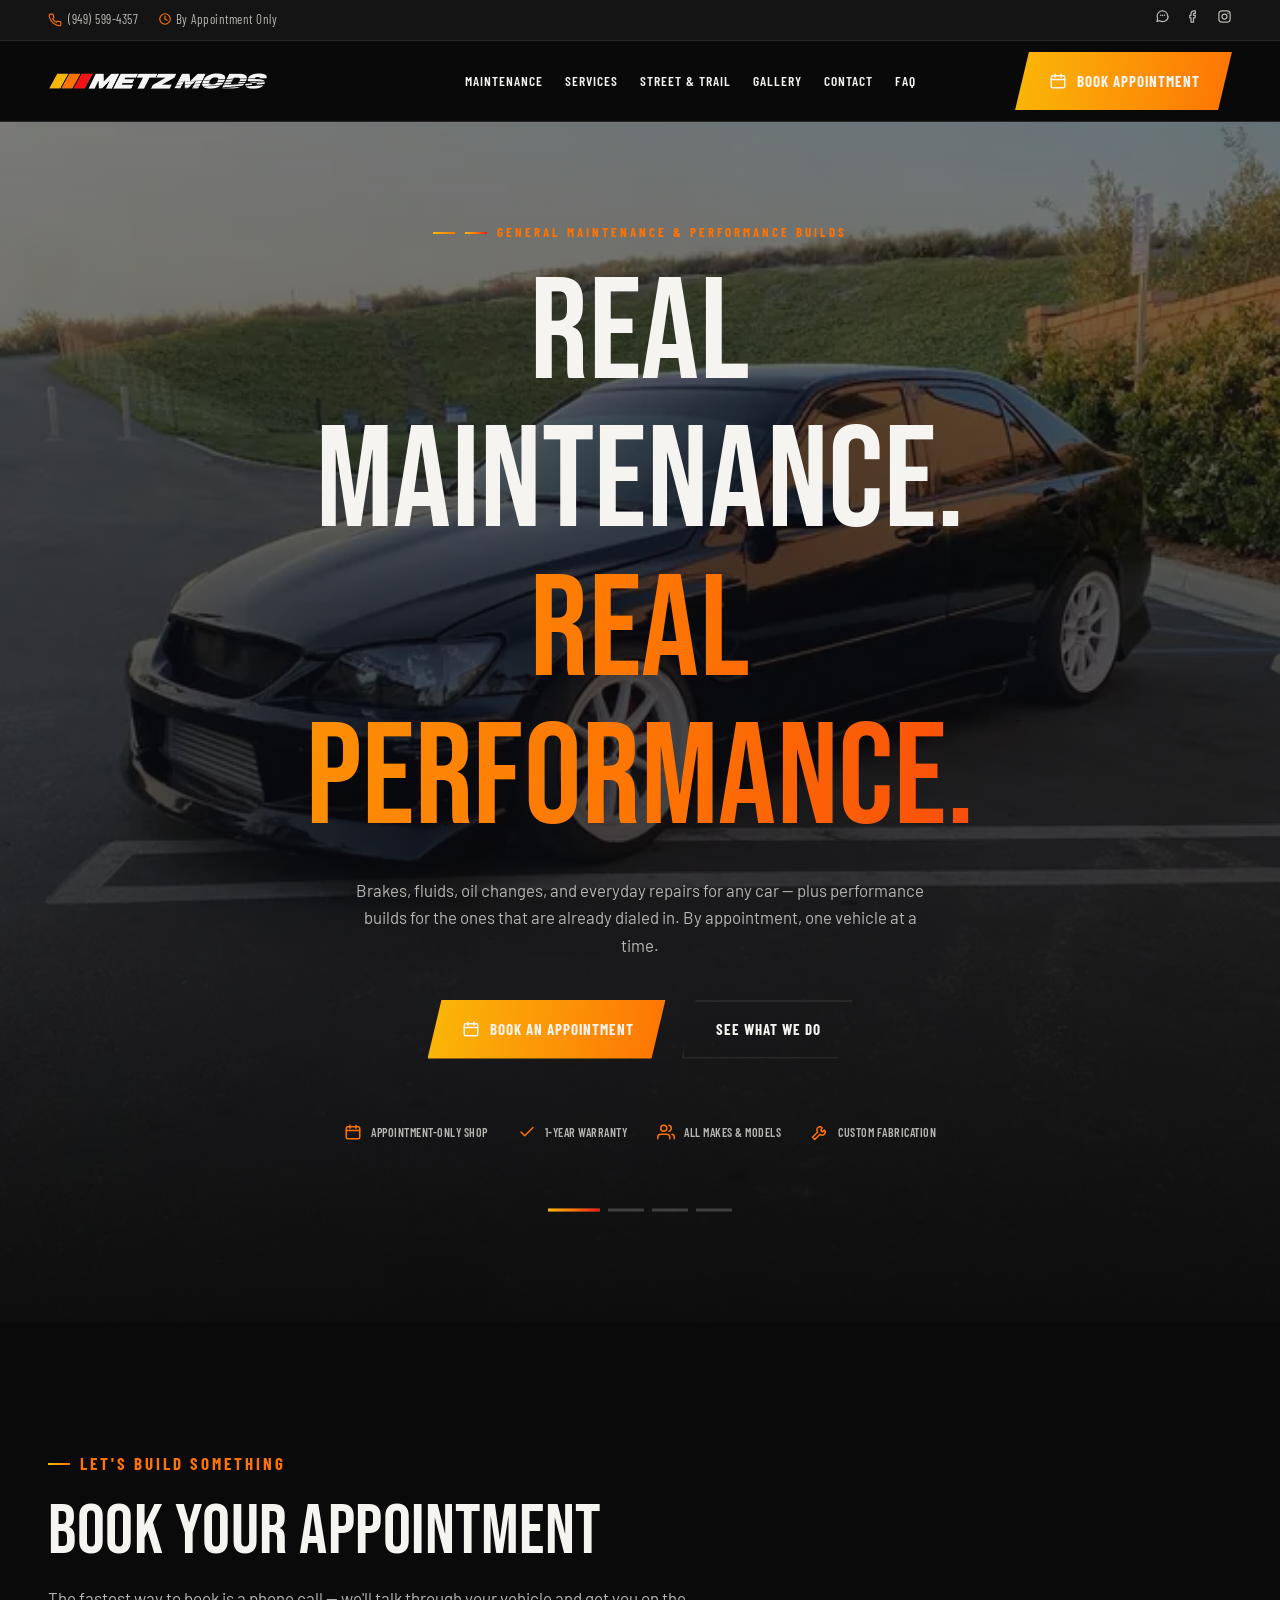
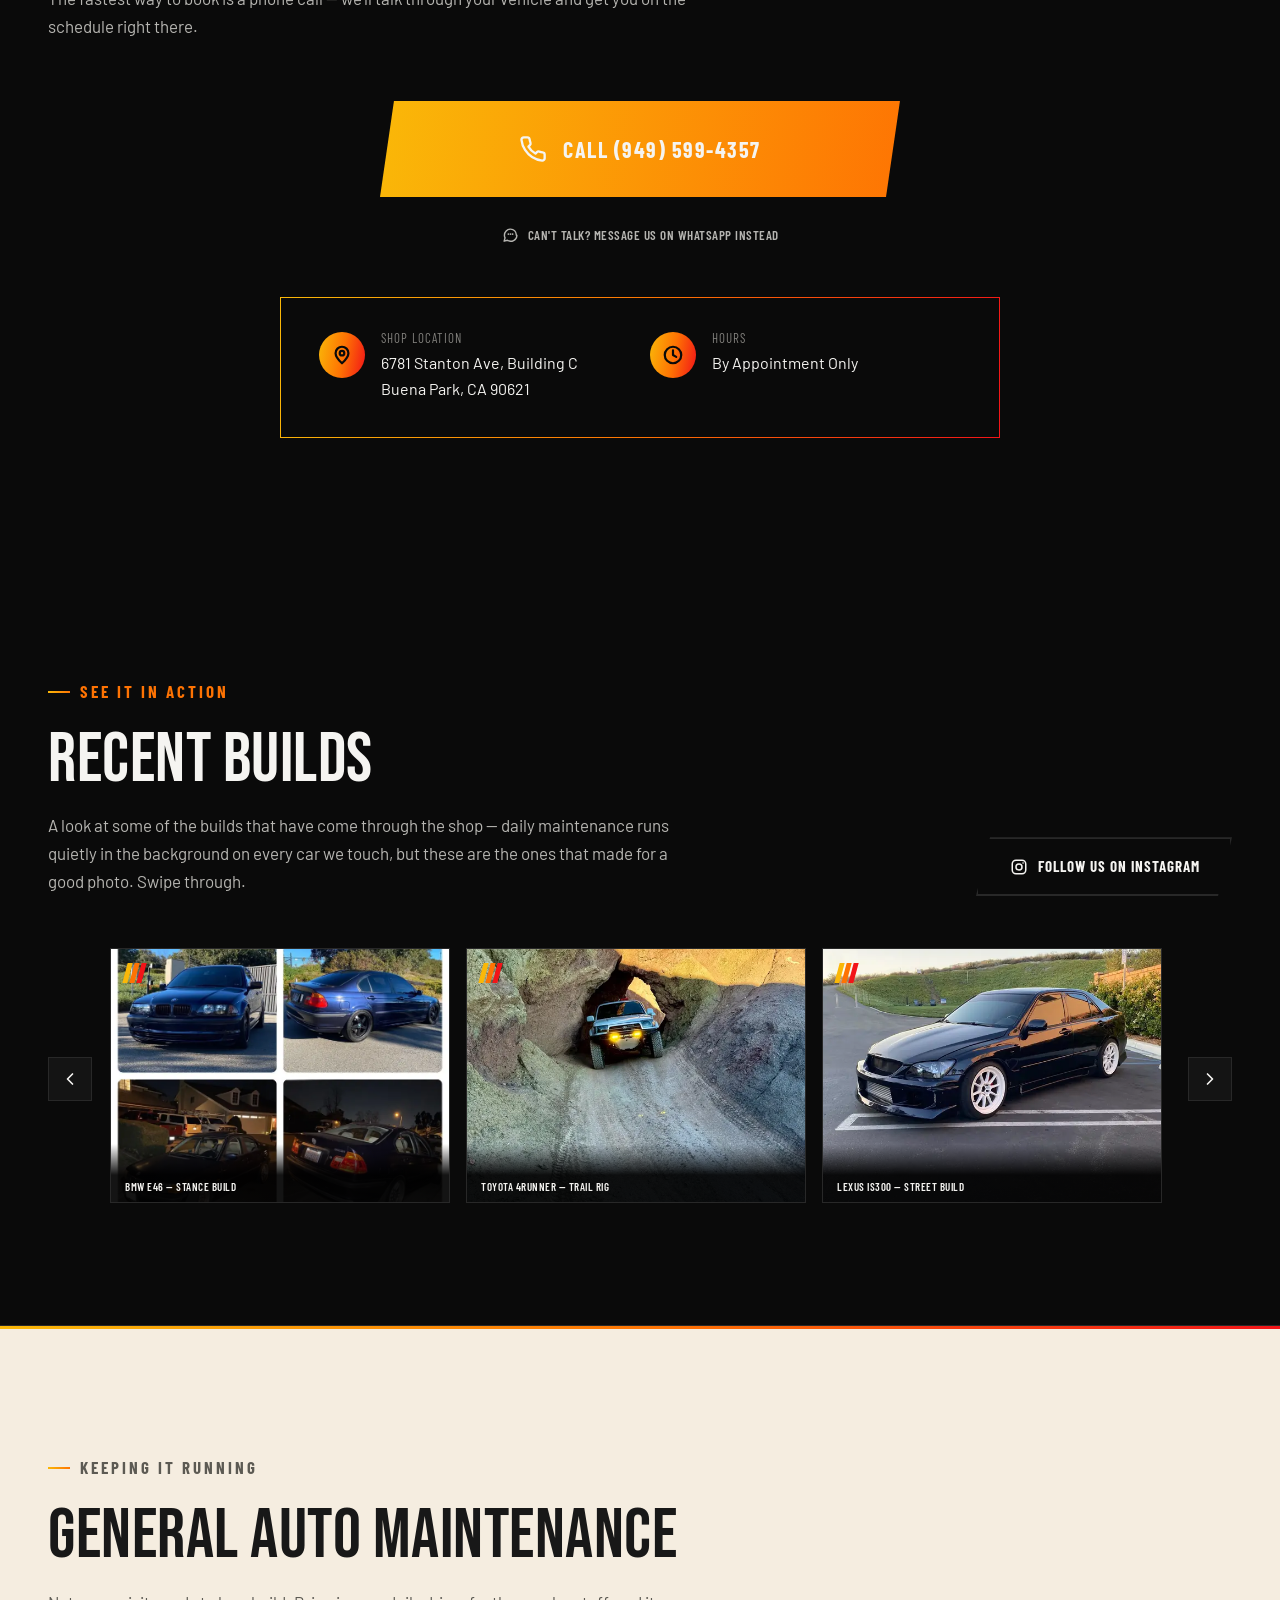
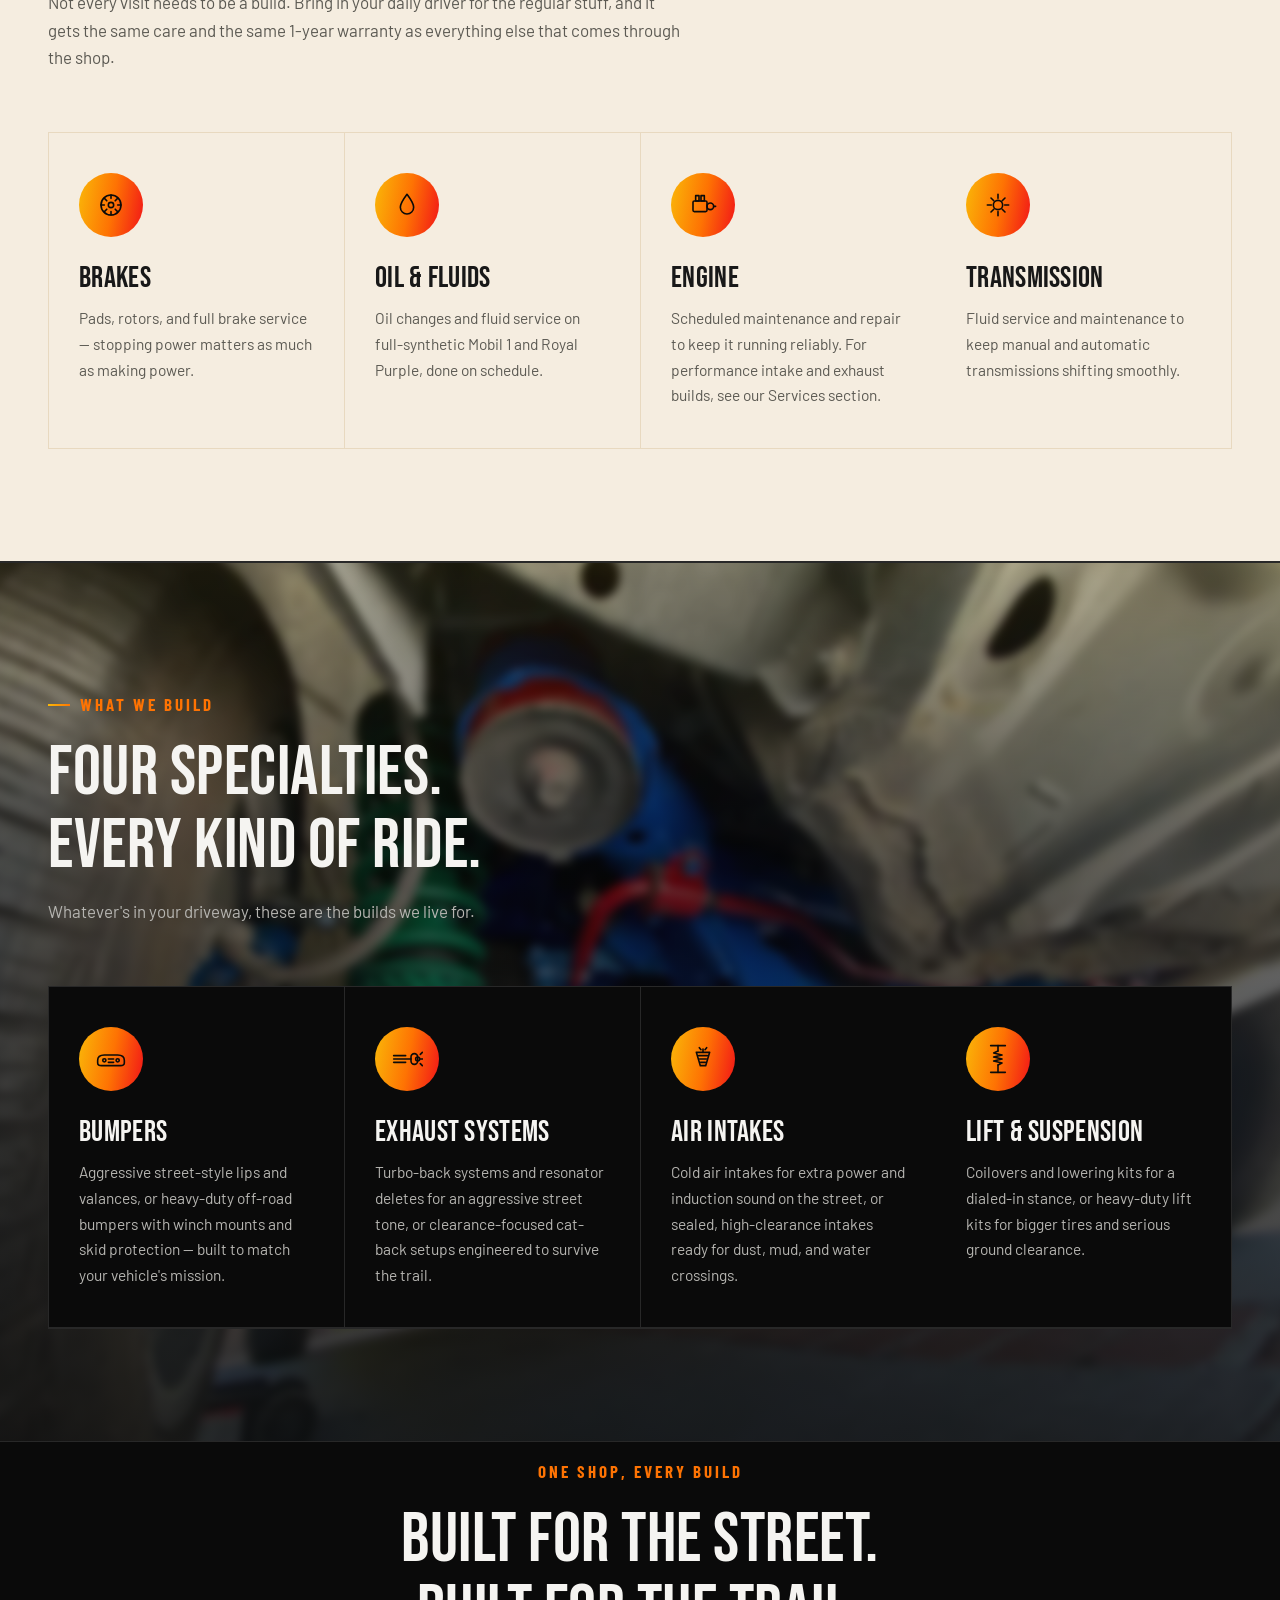
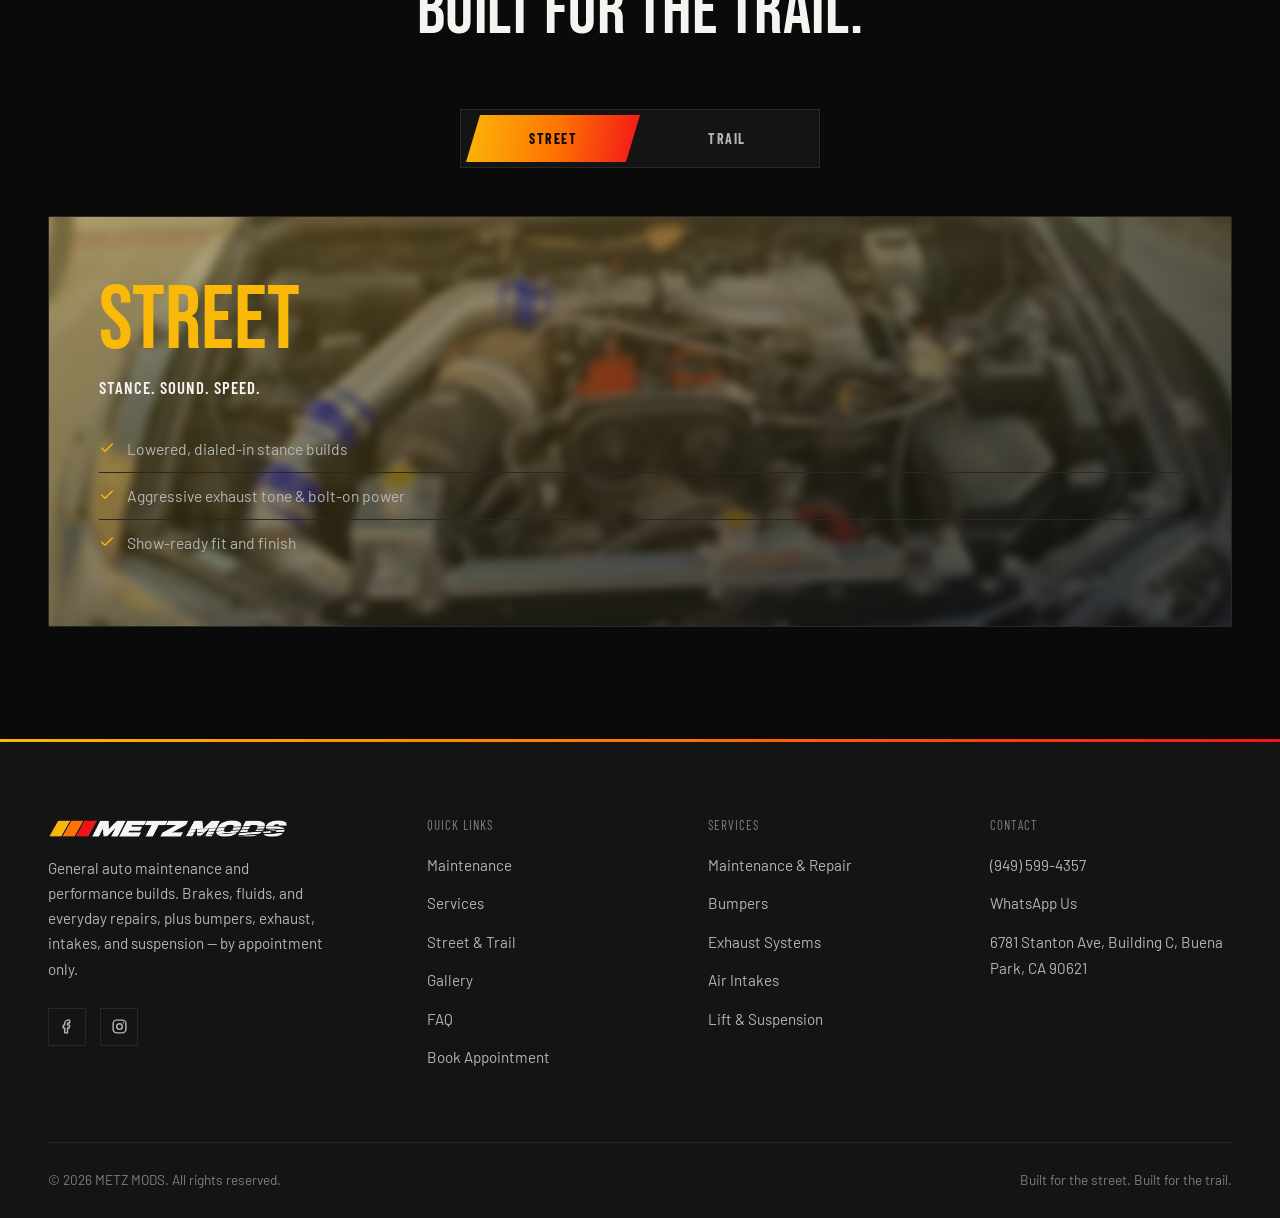
==== index.html @ 2f81b2a2 "Add files via upload" ====
<!DOCTYPE html>
<html lang="en">
<head>
<meta charset="UTF-8">
<meta name="viewport" content="width=device-width, initial-scale=1.0">
<title>METZ MODS | General Auto Maintenance &amp; Performance Shop</title>
<meta name="description" content="METZ MODS is a general auto maintenance shop in Buena Park, CA — brakes, fluids, oil changes, and everyday repairs on any car, plus performance builds and off-road mods. By appointment only.">
<meta name="theme-color" content="#0a0a0a">
<meta property="og:title" content="METZ MODS | General Auto Maintenance & Performance Shop">
<meta property="og:description" content="Brakes, fluids, oil changes, and everyday repairs on any car — plus performance builds and off-road mods for tuner cars and trucks. By appointment only in Buena Park, CA.">
<meta property="og:type" content="website">
<meta property="og:url" content="https://metzmods.com/">
<meta property="og:image" content="https://metzmods.com/og-image.png">
<meta property="og:image:width" content="1200">
<meta property="og:image:height" content="630">
<meta property="og:image:alt" content="METZ MODS logo">
<meta property="og:site_name" content="METZ MODS">
<meta name="twitter:card" content="summary_large_image">
<meta name="twitter:title" content="METZ MODS | General Auto Maintenance & Performance Shop">
<meta name="twitter:description" content="Brakes, fluids, oil changes, and everyday repairs on any car — plus performance builds and off-road mods. By appointment only in Buena Park, CA.">
<meta name="twitter:image" content="https://metzmods.com/og-image.png">
<link rel="canonical" href="https://metzmods.com/">
<link rel="icon" type="image/x-icon" href="/favicon.ico">
<link rel="icon" type="image/png" sizes="48x48" href="/favicon-48x48.png">
<link rel="icon" type="image/png" sizes="96x96" href="/favicon-96x96.png">
<link rel="icon" type="image/png" sizes="32x32" href="/favicon-32x32.png">
<link rel="icon" type="image/png" sizes="16x16" href="/favicon-16x16.png">
<link rel="apple-touch-icon" sizes="180x180" href="/apple-touch-icon.png">
<link rel="manifest" href="/site.webmanifest">
<link rel="preload" as="image" href="/street-lexus.webp" fetchpriority="high">
<link rel="preconnect" href="https://fonts.googleapis.com">
<link rel="preconnect" href="https://fonts.gstatic.com" crossorigin>
<link href="https://fonts.googleapis.com/css2?family=Bebas+Neue&family=Barlow:ital,wght@0,400;0,500;0,600;0,700;1,600&family=Barlow+Condensed:wght@500;600;700&display=swap" rel="stylesheet">
<link rel="stylesheet" href="styles.css?v=7">
<script type="application/ld+json">
{
  "@context": "https://schema.org",
  "@type": "AutoRepair",
  "name": "METZ MODS",
  "image": "https://metzmods.com/og-image.png",
  "url": "https://metzmods.com/",
  "telephone": "+1-949-599-4357",
  "priceRange": "$$",
  "address": {
    "@type": "PostalAddress",
    "streetAddress": "6781 Stanton Ave, Building C",
    "addressLocality": "Buena Park",
    "addressRegion": "CA",
    "postalCode": "90621",
    "addressCountry": "US"
  },
  "sameAs": [
    "https://www.facebook.com/share/19eWcg6y8T/",
    "https://www.instagram.com/metzmods"
  ],
  "description": "General auto maintenance and performance shop in Buena Park, CA. Brakes, fluids, oil changes, and everyday repairs on any car, plus bumpers, exhaust, intakes, and suspension builds for tuner cars and off-road rigs. By appointment only.",
  "areaServed": "Buena Park, CA",
  "hasOfferCatalog": {
    "@type": "OfferCatalog",
    "name": "Services",
    "itemListElement": [
      { "@type": "Offer", "itemOffered": { "@type": "Service", "name": "Brake Service" } },
      { "@type": "Offer", "itemOffered": { "@type": "Service", "name": "Oil & Fluid Service" } },
      { "@type": "Offer", "itemOffered": { "@type": "Service", "name": "Engine Maintenance" } },
      { "@type": "Offer", "itemOffered": { "@type": "Service", "name": "Transmission Maintenance" } },
      { "@type": "Offer", "itemOffered": { "@type": "Service", "name": "Bumpers" } },
      { "@type": "Offer", "itemOffered": { "@type": "Service", "name": "Exhaust Systems" } },
      { "@type": "Offer", "itemOffered": { "@type": "Service", "name": "Air Intakes" } },
      { "@type": "Offer", "itemOffered": { "@type": "Service", "name": "Lift & Suspension" } }
    ]
  }
}
</script>
</head>
<body>
<a href="#main" class="skip-link">Skip to content</a>

<!-- Hidden SVG icon library -->
<svg style="display:none" aria-hidden="true">
<symbol id="i-phone" viewBox="0 0 24 24"><path d="M22 16.92v3a2 2 0 0 1-2.18 2 19.79 19.79 0 0 1-8.63-3.07 19.5 19.5 0 0 1-6-6 19.79 19.79 0 0 1-3.07-8.67A2 2 0 0 1 4.11 2h3a2 2 0 0 1 2 1.72c.13.96.36 1.9.7 2.81a2 2 0 0 1-.45 2.11L8.09 9.91a16 16 0 0 0 6 6l1.27-1.27a2 2 0 0 1 2.11-.45c.91.34 1.85.57 2.81.7A2 2 0 0 1 22 16.92z"/></symbol>
<symbol id="i-mail" viewBox="0 0 24 24"><rect x="3" y="5" width="18" height="14" rx="2"/><path d="M3 7l9 6 9-6"/></symbol>
<symbol id="i-pin" viewBox="0 0 24 24"><path d="M12 21s-7-6.5-7-11a7 7 0 0 1 14 0c0 4.5-7 11-7 11z"/><circle cx="12" cy="10" r="2.5"/></symbol>
<symbol id="i-clock" viewBox="0 0 24 24"><circle cx="12" cy="12" r="9"/><path d="M12 7v5l3.5 2"/></symbol>
<symbol id="i-check" viewBox="0 0 24 24"><path d="M20 6L9 17l-5-5"/></symbol>
<symbol id="i-chevron" viewBox="0 0 24 24"><path d="M6 9l6 6 6-6"/></symbol>
<symbol id="i-arrow" viewBox="0 0 24 24"><path d="M5 12h14M13 6l6 6-6 6"/></symbol>
<symbol id="i-menu" viewBox="0 0 24 24"><path d="M3 6h18M3 12h18M3 18h18"/></symbol>
<symbol id="i-close" viewBox="0 0 24 24"><path d="M18 6L6 18M6 6l12 12"/></symbol>
<symbol id="i-calendar" viewBox="0 0 24 24"><rect x="3" y="5" width="18" height="16" rx="2"/><path d="M3 10h18M8 3v4M16 3v4"/></symbol>
<symbol id="i-wrench" viewBox="0 0 24 24"><path d="M14.7 6.3a4 4 0 1 0-5.66 5.66L2 19l3 3 7.04-7.04a4 4 0 0 0 5.66-5.66l-2.5 2.5-2-2z"/></symbol>
<symbol id="i-shield" viewBox="0 0 24 24"><path d="M12 3l8 3v6c0 5-3.5 8.5-8 9-4.5-.5-8-4-8-9V6z"/></symbol>
<symbol id="i-tag" viewBox="0 0 24 24"><path d="M20.6 12.6L12.6 20.6a2 2 0 0 1-2.83 0l-8-8V3h9.4l8.4 8.4a2 2 0 0 1 0 2.83z"/><circle cx="7.5" cy="7.5" r="1.2"/></symbol>
<symbol id="i-users" viewBox="0 0 24 24"><path d="M17 21v-2a4 4 0 0 0-4-4H5a4 4 0 0 0-4 4v2"/><circle cx="9" cy="7" r="4"/><path d="M23 21v-2a4 4 0 0 0-3-3.87M16 3.13a4 4 0 0 1 0 7.75"/></symbol>
<symbol id="i-car" viewBox="0 0 24 24"><path d="M5 17h14M5 17a2 2 0 1 1-4 0M5 17V9l2-4h10l2 4v8M19 17a2 2 0 1 0 4 0M1 13h22"/></symbol>
<symbol id="i-truck" viewBox="0 0 24 24"><path d="M3 17V7a1 1 0 0 1 1-1h9v11M3 17a2 2 0 1 0 4 0M3 17h4m6 0a2 2 0 1 0 4 0m-4 0h4m0 0h3v-5l-3-4h-3v9"/></symbol>
<symbol id="i-whatsapp" viewBox="0 0 24 24"><path d="M21 11.5a8.38 8.38 0 0 1-4.7 7.6 8.5 8.5 0 0 1-8.6-.4L3 20l1.3-4.7a8.38 8.38 0 0 1-.9-3.8 8.5 8.5 0 0 1 8.5-8.5h.3a8.48 8.48 0 0 1 8 8v.5z"/><path d="M9 10h.01M12 10h.01M15 10h.01" stroke-width="2.5"/></symbol>
<symbol id="i-instagram" viewBox="0 0 24 24"><rect x="3" y="3" width="18" height="18" rx="5"/><circle cx="12" cy="12" r="4"/><circle cx="17.4" cy="6.6" r="1.1" fill="currentColor" stroke="none"/></symbol>
<symbol id="i-facebook" viewBox="0 0 24 24"><path d="M15 3h-2a5 5 0 0 0-5 5v2H6v4h2v7h4v-7h2.5l.5-4H12V8a1 1 0 0 1 1-1h2z"/></symbol>
</svg>

<!-- ============ UTILITY BAR ============ -->
<div class="utility-bar">
  <div class="container">
    <div class="utility-left">
      <a href="tel:+19495994357"><svg class="icon"><use href="#i-phone"/></svg>(949) 599-4357</a>
      <span><svg class="icon" style="color:var(--orange);vertical-align:-2px;"><use href="#i-clock"/></svg> By Appointment Only</span>
    </div>
    <div class="utility-social">
      <a href="https://wa.me/19495994357" target="_blank" rel="noopener" aria-label="WhatsApp"><svg class="icon"><use href="#i-whatsapp"/></svg></a>
      <a href="https://www.facebook.com/share/19eWcg6y8T/" target="_blank" rel="noopener" aria-label="Facebook"><svg class="icon"><use href="#i-facebook"/></svg></a>
      <a href="https://www.instagram.com/metzmods" target="_blank" rel="noopener" aria-label="Instagram"><svg class="icon"><use href="#i-instagram"/></svg></a>
    </div>
  </div>
</div>

<!-- ============ HEADER ============ -->
<header id="site-header">
  <div class="container">
    <nav aria-label="Main navigation">
      <a href="#" class="brand" aria-label="Metz Mods home, scroll to top">
        <img src="metz-logo.webp" alt="Metz Mods" class="brand-logo">
      </a>
      <div class="nav-backdrop" id="navBackdrop"></div>
      <div class="nav-links" id="navLinks">
        <button class="nav-toggle close-menu" id="closeMenu" aria-label="Close menu"><svg class="icon"><use href="#i-close"/></svg></button>
        <a href="/#maintenance" data-nav>Maintenance</a>
        <a href="/#services" data-nav>Services</a>
        <a href="/#street-trail" data-nav>Street &amp; Trail</a>
        <a href="/#gallery" data-nav>Gallery</a>
        <a href="/#contact" data-nav>Contact</a>
        <a href="/faq" data-nav>FAQ</a>
        <a href="/#contact" class="btn btn-primary" data-nav><svg class="icon"><use href="#i-calendar"/></svg>Book Appointment</a>
      </div>
      <div class="nav-cta">
        <a href="/#contact" class="btn btn-primary"><svg class="icon"><use href="#i-calendar"/></svg>Book Appointment</a>
        <button class="nav-toggle" id="openMenu" aria-label="Open menu" aria-expanded="false"><svg class="icon"><use href="#i-menu"/></svg></button>
      </div>
    </nav>
  </div>
</header>

<main id="main">

<!-- ============ HERO ============ -->
  <section class="hero">
    <div class="hero-bg" aria-hidden="true">
      <div class="hero-slide active" style="background-image:url('street-lexus.webp')"></div>
      <div class="hero-slide" data-src="trail-4runner.webp"></div>
      <div class="hero-slide" data-src="trail-jeep.webp"></div>
      <div class="hero-slide" data-src="trail-frontier.webp"></div>
      <div class="hero-gradient"></div>
    </div>
    <div class="container hero-inner">
      <p class="kicker hero-anim d1" style="justify-content:center;"><span style="width:22px;height:2px;background:var(--gradient);display:inline-block;"></span> General Maintenance &amp; Performance Builds</p>
      <h1 class="hero-anim d2"><span>Real Maintenance.</span><span class="gradient-text">Real Performance.</span></h1>
      <p class="hero-sub hero-anim d3">Brakes, fluids, oil changes, and everyday repairs for any car — plus performance builds for the ones that are already dialed in. By appointment, one vehicle at a time.</p>
      <div class="hero-ctas hero-anim d4">
        <a href="/#contact" class="btn btn-primary"><svg class="icon"><use href="#i-calendar"/></svg>Book an Appointment</a>
        <a href="/#maintenance" class="btn btn-outline">See What We Do</a>
      </div>
      <div class="hero-badges hero-anim d5">
        <div class="hero-badge"><svg class="icon"><use href="#i-calendar"/></svg><span>Appointment-Only Shop</span></div>
        <div class="hero-badge"><svg class="icon"><use href="#i-check"/></svg><span>1-Year Warranty</span></div>
        <div class="hero-badge"><svg class="icon"><use href="#i-users"/></svg><span>All Makes &amp; Models</span></div>
        <div class="hero-badge"><svg class="icon"><use href="#i-wrench"/></svg><span>Custom Fabrication</span></div>
      </div>
      <div class="hero-dots hero-anim d6" role="group" aria-label="Slide navigation">
        <button class="hero-dot active" data-slide="0" aria-label="Slide 1 of 4" aria-current="true"></button>
        <button class="hero-dot" data-slide="1" aria-label="Slide 2 of 4" aria-current="false"></button>
        <button class="hero-dot" data-slide="2" aria-label="Slide 3 of 4" aria-current="false"></button>
        <button class="hero-dot" data-slide="3" aria-label="Slide 4 of 4" aria-current="false"></button>
      </div>
    </div>
  </section>

  <!-- ============ CONTACT / BOOKING ============ -->
  <section id="contact">
    <div class="container">
      <div class="section-head reveal">
        <p class="kicker">Let's Build Something</p>
        <h2>Book Your Appointment</h2>
        <p>The fastest way to book is a phone call — we'll talk through your vehicle and get you on the schedule right there.</p>
      </div>
      <div class="contact-primary reveal">
        <a href="tel:+19495994357" class="btn btn-primary contact-call-btn">
          <svg class="icon"><use href="#i-phone"/></svg>
          Call (949) 599-4357
        </a>
        <a href="https://wa.me/19495994357?text=Hi%2C%20I%27d%20like%20to%20book%20an%20appointment%20at%20METZ%20MODS." class="contact-whatsapp-link" target="_blank" rel="noopener">
          <svg class="icon"><use href="#i-whatsapp"/></svg>
          Can't talk? Message us on WhatsApp instead
        </a>
      </div>
      <div class="contact-info-strip reveal">
        <div class="info-block"><div class="icon-badge"><svg><use href="#i-pin"/></svg></div><div><h4>Shop Location</h4><p><a href="https://share.google/p9b4TP9jarZmLQm4l" target="_blank" rel="noopener" style="color:inherit;">6781 Stanton Ave, Building C<br>Buena Park, CA 90621</a></p></div></div>
        <div class="info-block"><div class="icon-badge"><svg><use href="#i-clock"/></svg></div><div><h4>Hours</h4><p>By Appointment Only</p></div></div>
      </div>
    </div>
  </section>

  <!-- ============ BUILDS (photo gallery) ============ -->
  <section id="gallery">
    <div class="container">
      <div class="builds-head reveal">
        <div class="section-head" style="margin-bottom:0;">
          <p class="kicker">See It In Action</p>
          <h2>Recent Builds</h2>
          <p>A look at some of the builds that have come through the shop — daily maintenance runs quietly in the background on every car we touch, but these are the ones that made for a good photo. Swipe through.</p>
        </div>
        <a href="https://www.instagram.com/metzmods" target="_blank" rel="noopener" class="btn btn-outline"><svg class="icon"><use href="#i-instagram"/></svg>Follow Us on Instagram</a>
      </div>
      <div class="gallery-carousel reveal">
        <button class="gallery-nav prev" aria-label="Previous photo"><svg class="icon"><use href="#i-chevron"/></svg></button>
        <div class="gallery-track" id="galleryTrack">
          <div class="gallery-slide" data-lightbox-index="0" tabindex="0" role="button" aria-label="Open BMW E46 Stance Build photo"><span class="gallery-stripes" aria-hidden="true"><span></span><span></span><span></span></span><img src="street-bmw.webp" alt="BMW E46 stance build" loading="lazy" decoding="async" data-lightbox-index="0"><span class="build-caption">BMW E46 — Stance Build</span></div>
          <div class="gallery-slide" data-lightbox-index="1" tabindex="0" role="button" aria-label="Open Toyota 4Runner Trail Rig photo"><span class="gallery-stripes" aria-hidden="true"><span></span><span></span><span></span></span><img src="trail-4runner.webp" alt="Toyota 4Runner trail rig" loading="lazy" decoding="async" data-lightbox-index="1"><span class="build-caption">Toyota 4Runner — Trail Rig</span></div>
          <div class="gallery-slide" data-lightbox-index="2" tabindex="0" role="button" aria-label="Open Lexus IS300 Street Build photo"><span class="gallery-stripes" aria-hidden="true"><span></span><span></span><span></span></span><img src="street-lexus.webp" alt="Lexus IS300 street build" loading="lazy" decoding="async" data-lightbox-index="2"><span class="build-caption">Lexus IS300 — Street Build</span></div>
          <div class="gallery-slide" data-lightbox-index="3" tabindex="0" role="button" aria-label="Open Jeep Cherokee Trail Ready photo"><span class="gallery-stripes" aria-hidden="true"><span></span><span></span><span></span></span><img src="trail-jeep.webp" alt="Jeep Cherokee trail ready" loading="lazy" decoding="async" data-lightbox-index="3"><span class="build-caption">Jeep Cherokee — Trail Ready</span></div>
          <div class="gallery-slide" data-lightbox-index="4" tabindex="0" role="button" aria-label="Open Built For Boost engine photo"><span class="gallery-stripes" aria-hidden="true"><span></span><span></span><span></span></span><img src="street-engine.webp" alt="Turbo engine bay build" loading="lazy" decoding="async" data-lightbox-index="4"><span class="build-caption">Built For Boost</span></div>
          <div class="gallery-slide" data-lightbox-index="5" tabindex="0" role="button" aria-label="Open Nissan Frontier Off-Road Build photo"><span class="gallery-stripes" aria-hidden="true"><span></span><span></span><span></span></span><img src="trail-frontier.webp" alt="Nissan Frontier off-road build" loading="lazy" decoding="async" data-lightbox-index="5"><span class="build-caption">Nissan Frontier — Off-Road Build</span></div>
          <div class="gallery-slide" data-lightbox-index="6" tabindex="0" role="button" aria-label="Open Coilover Install photo"><span class="gallery-stripes" aria-hidden="true"><span></span><span></span><span></span></span><img src="street-coilover.webp" alt="Coilover suspension install" loading="lazy" decoding="async" data-lightbox-index="6"><span class="build-caption">Coilover Install</span></div>
          <div class="gallery-slide" data-lightbox-index="7" tabindex="0" role="button" aria-label="Open Truck Lift Kit Install photo"><span class="gallery-stripes" aria-hidden="true"><span></span><span></span><span></span></span><img src="trail-suspension.webp" alt="Truck lift kit and level kit install" loading="lazy" decoding="async" data-lightbox-index="7"><span class="build-caption">Truck Lift Kit Installs &amp; Level Kits</span></div>
        </div>
        <button class="gallery-nav next" aria-label="Next photo"><svg class="icon"><use href="#i-chevron"/></svg></button>
      </div>
    </div>
  </section>

  <!-- ============ MAINTENANCE & REPAIR ============ -->
  <section id="maintenance" style="border-top:1px solid var(--border);border-bottom:1px solid var(--border);">
    <div class="container">
      <div class="section-head reveal">
        <p class="kicker">Keeping It Running</p>
        <h2>General Auto Maintenance</h2>
        <p>Not every visit needs to be a build. Bring in your daily driver for the regular stuff, and it gets the same care and the same 1-year warranty as everything else that comes through the shop.</p>
      </div>
      <div class="services-grid reveal">
        <div class="service-card">
          <div class="icon-badge"><svg viewBox="0 0 48 48"><circle cx="24" cy="24" r="15"/><circle cx="24" cy="24" r="4"/><line x1="24" y1="9" x2="24" y2="14"/><line x1="24" y1="34" x2="24" y2="39"/><line x1="9" y1="24" x2="14" y2="24"/><line x1="34" y1="24" x2="39" y2="24"/><path d="M14.5 14.5l3.2 3.2M30.3 30.3l3.2 3.2M14.5 33.5l3.2-3.2M30.3 17.7l3.2-3.2"/></svg></div>
          <h3>Brakes</h3>
          <p>Pads, rotors, and full brake service — stopping power matters as much as making power.</p>
        </div>
        <div class="service-card">
          <div class="icon-badge"><svg viewBox="0 0 48 48"><path d="M24 8c6 8 10 14.5 10 19.5a10 10 0 0 1-20 0C14 22.5 18 16 24 8z"/></svg></div>
          <h3>Oil &amp; Fluids</h3>
          <p>Oil changes and fluid service on full-synthetic Mobil 1 and Royal Purple, done on schedule.</p>
        </div>
        <div class="service-card">
          <div class="icon-badge"><svg viewBox="0 0 48 48"><rect x="9" y="18" width="21" height="16" rx="2"/><rect x="13" y="10" width="5" height="8"/><rect x="21" y="10" width="5" height="8"/><circle cx="35" cy="26" r="5"/><line x1="40" y1="26" x2="43" y2="26"/></svg></div>
          <h3>Engine</h3>
          <p>Scheduled maintenance and repair to keep it running reliably. For performance intake and exhaust builds, see our Services section.</p>
        </div>
        <div class="service-card">
          <div class="icon-badge"><svg viewBox="0 0 48 48"><circle cx="24" cy="24" r="7"/><path d="M24 8v6M24 34v6M8 24h6M34 24h6M13.5 13.5l4.2 4.2M30.3 30.3l4.2 4.2M13.5 34.5l4.2-4.2M30.3 17.7l4.2-4.2"/></svg></div>
          <h3>Transmission</h3>
          <p>Fluid service and maintenance to keep manual and automatic transmissions shifting smoothly.</p>
        </div>
      </div>
    </div>
  </section>

  <!-- ============ SERVICES ============ -->
  <section id="services" class="has-bg-image" style="--bg-img:url('street-coilover.webp');border-top:1px solid var(--border);border-bottom:1px solid var(--border);">
    <div class="container">
      <div class="section-head reveal">
        <p class="kicker">What We Build</p>
        <h2>Four Specialties.<br>Every Kind Of Ride.</h2>
        <p>Whatever's in your driveway, these are the builds we live for.</p>
      </div>
      <div class="services-grid reveal">
        <div class="service-card">
          <div class="icon-badge"><svg viewBox="0 0 48 48"><path d="M4 26c0-6 4-8 10-8h20c6 0 10 2 10 8v4c0 3-2 4-6 4H10c-4 0-6-1-6-4z"/><circle cx="14" cy="26" r="2.4"/><circle cx="34" cy="26" r="2.4"/><line x1="20" y1="24" x2="28" y2="24"/><line x1="20" y1="29" x2="28" y2="29"/></svg></div>
          <h3>Bumpers</h3>
          <p>Aggressive street-style lips and valances, or heavy-duty off-road bumpers with winch mounts and skid protection — built to match your vehicle's mission.</p>
        </div>
        <div class="service-card">
          <div class="icon-badge"><svg viewBox="0 0 48 48"><line x1="4" y1="24" x2="30" y2="24"/><line x1="4" y1="19" x2="22" y2="19"/><line x1="4" y1="29" x2="22" y2="29"/><rect x="30" y="16" width="10" height="16" rx="5"/><circle cx="40" cy="24" r="3"/><line x1="44" y1="17" x2="47" y2="14"/><line x1="44" y1="24" x2="47.5" y2="24"/><line x1="44" y1="31" x2="47" y2="34"/></svg></div>
          <h3>Exhaust Systems</h3>
          <p>Turbo-back systems and resonator deletes for an aggressive street tone, or clearance-focused cat-back setups engineered to survive the trail.</p>
        </div>
        <div class="service-card">
          <div class="icon-badge"><svg viewBox="0 0 48 48"><path d="M14 14h20l-6 20h-8z"/><line x1="17.5" y1="19" x2="30.5" y2="19"/><line x1="19" y1="24" x2="29" y2="24"/><line x1="20.5" y1="29" x2="27.5" y2="29"/><path d="M24 9v5"/><path d="M18.5 7l2.5 3M29.5 7L27 10"/></svg></div>
          <h3>Air Intakes</h3>
          <p>Cold air intakes for extra power and induction sound on the street, or sealed, high-clearance intakes ready for dust, mud, and water crossings.</p>
        </div>
        <div class="service-card">
          <div class="icon-badge"><svg viewBox="0 0 48 48"><line x1="24" y1="4" x2="24" y2="12"/><path d="M24 12l-6.5 3L30 18l-12.5 3L30 24l-12.5 3L30 30l-6 3"/><line x1="24" y1="33" x2="24" y2="44"/><line x1="13" y1="4" x2="35" y2="4"/><line x1="13" y1="44" x2="35" y2="44"/></svg></div>
          <h3>Lift &amp; Suspension</h3>
          <p>Coilovers and lowering kits for a dialed-in stance, or heavy-duty lift kits for bigger tires and serious ground clearance.</p>
        </div>
      </div>
    </div>
  </section>

  <!-- ============ STREET / TRAIL SPLIT ============ -->
  <section id="street-trail" style="padding-top:0;">
    <div class="container">
      <div class="section-head center reveal" style="margin-left:auto;margin-right:auto;">
        <p class="kicker">One Shop, Every Build</p>
        <h2>Built For The Street.<br>Built For The Trail.</h2>
      </div>
      <div class="st-toggle reveal" role="tablist" aria-label="Choose Street or Trail">
        <span class="st-toggle-indicator" aria-hidden="true"></span>
        <button class="st-tab" role="tab" aria-selected="true" aria-controls="st-panel-street" id="st-tab-street" data-target="street">Street</button>
        <button class="st-tab" role="tab" aria-selected="false" tabindex="-1" aria-controls="st-panel-trail" id="st-tab-trail" data-target="trail">Trail</button>
      </div>
      <div class="st-panels reveal">
        <div class="st-panel street active" id="st-panel-street" role="tabpanel" aria-labelledby="st-tab-street" style="--bg-img:url('street-engine.webp');">
          <div class="split-label">STREET</div>
          <p class="split-tagline">Stance. Sound. Speed.</p>
          <ul class="split-list">
            <li style="--i:0"><svg class="icon"><use href="#i-check"/></svg>Lowered, dialed-in stance builds</li>
            <li style="--i:1"><svg class="icon"><use href="#i-check"/></svg>Aggressive exhaust tone &amp; bolt-on power</li>
            <li style="--i:2"><svg class="icon"><use href="#i-check"/></svg>Show-ready fit and finish</li>
          </ul>
        </div>
        <div class="st-panel trail" id="st-panel-trail" role="tabpanel" aria-labelledby="st-tab-trail" aria-hidden="true" style="--bg-img:url('trail-suspension.webp');">
          <div class="split-label">TRAIL</div>
          <p class="split-tagline">Clearance. Capability. Confidence.</p>
          <ul class="split-list">
            <li style="--i:0"><svg class="icon"><use href="#i-check"/></svg>Bigger tire &amp; wheel fitment</li>
            <li style="--i:1"><svg class="icon"><use href="#i-check"/></svg>Trail-tested protection &amp; armor</li>
            <li style="--i:2"><svg class="icon"><use href="#i-check"/></svg>Backcountry-ready reliability</li>
          </ul>
        </div>
      </div>
    </div>
  </section>

<!-- ============ GALLERY LIGHTBOX ============ -->
<div class="lightbox" id="lightbox" role="dialog" aria-modal="true" aria-label="Photo viewer" hidden>
  <button class="lightbox-close" id="lightboxClose" aria-label="Close photo viewer"><svg class="icon"><use href="#i-close"/></svg></button>
  <button class="lightbox-arrow prev" id="lightboxPrev" aria-label="Previous photo"><svg class="icon"><use href="#i-chevron"/></svg></button>
  <div class="lightbox-stage" id="lightboxStage">
    <img id="lightboxImg" src="" alt="">
    <p class="lightbox-caption" id="lightboxCaption"></p>
  </div>
  <button class="lightbox-arrow next" id="lightboxNext" aria-label="Next photo"><svg class="icon"><use href="#i-chevron"/></svg></button>
</div>

</main>

<!-- ============ FOOTER ============ -->
<footer>
  <div class="container">
    <div class="footer-top">
      <div class="footer-brand">
        <a href="#" class="brand" aria-label="Metz Mods home, scroll to top">
          <img src="metz-logo.webp" alt="Metz Mods" class="brand-logo">
        </a>
        <p>General auto maintenance and performance builds. Brakes, fluids, and everyday repairs, plus bumpers, exhaust, intakes, and suspension — by appointment only.</p>
        <div class="footer-social">
          <a href="https://www.facebook.com/share/19eWcg6y8T/" target="_blank" rel="noopener" aria-label="Facebook"><svg class="icon"><use href="#i-facebook"/></svg></a>
      <a href="https://www.instagram.com/metzmods" target="_blank" rel="noopener" aria-label="Instagram"><svg class="icon"><use href="#i-instagram"/></svg></a>
        </div>
      </div>
      <div class="footer-col">
        <h4>Quick Links</h4>
        <nav aria-label="Footer links">
        <ul>
          <li><a href="/#maintenance">Maintenance</a></li>
          <li><a href="/#services">Services</a></li>
          <li><a href="/#street-trail">Street &amp; Trail</a></li>
          <li><a href="/#gallery">Gallery</a></li>
          <li><a href="/faq">FAQ</a></li>
          <li><a href="/#contact">Book Appointment</a></li>
        </ul>
        </nav>
      </div>
      <div class="footer-col">
        <h4>Services</h4>
        <ul>
          <li><a href="/#maintenance">Maintenance &amp; Repair</a></li>
          <li><a href="/#services">Bumpers</a></li>
          <li><a href="/#services">Exhaust Systems</a></li>
          <li><a href="/#services">Air Intakes</a></li>
          <li><a href="/#services">Lift &amp; Suspension</a></li>
        </ul>
      </div>
      <div class="footer-col">
        <h4>Contact</h4>
        <ul>
          <li><a href="tel:+19495994357">(949) 599-4357</a></li>
          <li><a href="https://wa.me/19495994357" target="_blank" rel="noopener">WhatsApp Us</a></li>
          <li><a href="https://share.google/p9b4TP9jarZmLQm4l" target="_blank" rel="noopener">6781 Stanton Ave, Building C, Buena Park, CA 90621</a></li>
        </ul>
      </div>
    </div>
    <div class="footer-bottom">
      <span>© 2026 METZ MODS. All rights reserved.</span>
      <span>Built for the street. Built for the trail.</span>
    </div>
  </div>
</footer>

<div class="float-book" id="floatBook"><a href="tel:+19495994357" class="btn btn-primary"><svg class="icon"><use href="#i-phone"/></svg>Call Now</a></div>

<script src="script.js?v=7" defer></script>
</body>
</html>
---- styles.css ----
/* ============ VARIABLES ============ */
:root{
  --black:#0a0a0a;
  --charcoal:#141414;
  --charcoal-2:#1b1b1b;
  --border:#282828;
  --white:#f5f4f1;
  --gray:#b6b5b1;
  --gray-dim:#807f7b;
  --yellow:#fab808;
  --orange:#fe7303;
  --red:#f21418;
  --gradient:linear-gradient(100deg,var(--yellow) 0%,var(--orange) 52%,var(--red) 100%);
  --font-display:'Bebas Neue',sans-serif;
  --font-label:'Barlow Condensed',sans-serif;
  --font-body:'Barlow',sans-serif;
  --container:1240px;
  --cut:14px;

  /* Orange alpha scale — single source of truth for all glow/shadow values */
  --orange-a04:rgba(254,115,3,.04);
  --orange-a12:rgba(254,115,3,.12);
  --orange-a18:rgba(254,115,3,.18);
  --orange-a35:rgba(254,115,3,.35);
  --orange-a40:rgba(254,115,3,.40);
  --orange-a50:rgba(254,115,3,.50);

  /* Maintenance section palette — warm cream, all in one place */
  --m-bg:#f5ede0;
  --m-grid:#e8d9c0;
  --m-hover:#eee0c8;
  --m-border:#d5c4a0;
  --m-ink:#181818;
  --m-muted:#5c5a53;
}

/* ============ RESET / BASE ============ */
*,*::before,*::after{box-sizing:border-box;margin:0;padding:0;}
html{scroll-behavior:smooth;overflow-x:hidden;max-width:100vw;}
@media (prefers-reduced-motion:reduce){
  html{scroll-behavior:auto;}
  *,*::before,*::after{animation-duration:.001ms !important;animation-iteration-count:1 !important;transition-duration:.001ms !important;scroll-behavior:auto !important;}
}
body{background:var(--black);color:var(--white);font-family:var(--font-body);font-size:16px;line-height:1.65;overflow-x:hidden;max-width:100vw;-webkit-font-smoothing:antialiased;}
img{max-width:100%;display:block;}
a{color:inherit;text-decoration:none;}
ul{list-style:none;}
button,input,select,textarea{font-family:inherit;font-size:inherit;color:inherit;background:none;border:none;}
button{cursor:pointer;}
.container{max-width:var(--container);margin:0 auto;padding:0 28px;}
section{padding:112px 0;}
.has-bg-image{position:relative;overflow:hidden;}
.has-bg-image::before{content:'';position:absolute;inset:-12px;background-image:var(--bg-img);background-size:cover;background-position:center;filter:blur(5px) brightness(.68);z-index:0;}
.has-bg-image::after{content:'';position:absolute;inset:0;background:linear-gradient(180deg, rgba(250,184,8,.08) 0%, rgba(10,10,10,.38) 30%, rgba(10,10,10,.76) 100%);z-index:0;}
.has-bg-image > .container{position:relative;z-index:1;}

@media (max-width:900px){section{padding:80px 0;}}
@media (max-width:560px){section{padding:64px 0;} .container{padding:0 20px;}}
:focus-visible{outline:2px solid var(--yellow);outline-offset:3px;}
.sr-only{position:absolute;width:1px;height:1px;padding:0;margin:-1px;overflow:hidden;clip:rect(0,0,0,0);white-space:nowrap;border:0;}
.skip-link{position:absolute;top:-100px;left:12px;background:var(--yellow);color:var(--black);padding:10px 18px;font-family:var(--font-label);font-weight:700;text-transform:uppercase;letter-spacing:1px;z-index:999;transition:top .2s;}
.skip-link:focus{top:12px;}
.icon{width:20px;height:20px;fill:none;stroke:currentColor;stroke-width:2;stroke-linecap:round;stroke-linejoin:round;flex-shrink:0;}

/* ============ TYPE ============ */
h1,h2,h3,h4{font-family:var(--font-display);font-weight:400;letter-spacing:.5px;line-height:1.03;text-transform:uppercase;}
h1,h2{font-size:clamp(2.8rem,5.5vw,5rem);}
h3{font-size:1.85rem;letter-spacing:.3px;}
p{color:var(--gray);}
.kicker{display:flex;align-items:center;gap:10px;font-family:var(--font-label);font-weight:700;text-transform:uppercase;letter-spacing:3px;font-size:13px;color:var(--orange);margin-bottom:18px;}
.kicker::before{content:'';width:0;height:2px;background:var(--gradient);background-size:200% 100%;transition:width .55s cubic-bezier(.4,0,.2,1);animation:gradient-shimmer 3s ease infinite;}
.in-view .kicker::before,.kicker.drawn::before{width:22px;}
@keyframes gradient-shimmer{0%,100%{background-position:0% 50%;}50%{background-position:100% 50%;}}
.section-head{max-width:640px;margin-bottom:60px;}
.section-head p{margin-top:16px;font-size:1.06rem;}
.section-head.center{margin-left:auto;margin-right:auto;text-align:center;}
.section-head.center .kicker{justify-content:center;}
.section-head.center .kicker::before{display:none;}

/* ============ BUTTONS ============ */
.btn{position:relative;display:inline-flex;align-items:center;gap:10px;padding:17px 32px 17px 34px;font-family:var(--font-label);font-weight:700;text-transform:uppercase;letter-spacing:1px;font-size:15px;clip-path:polygon(var(--cut) 0,100% 0,calc(100% - var(--cut)) 100%,0 100%);transition:transform .25s cubic-bezier(.34,1.56,.64,1),box-shadow .25s ease,background .2s ease,color .2s ease;white-space:nowrap;}
.btn:hover{will-change:transform;}
.btn .icon{width:18px;height:18px;}
.btn-primary{background:var(--gradient);background-size:200% 100%;color:var(--white);}
.btn-primary:hover{transform:translate(-4px,-4px) scale(1.04);box-shadow:6px 6px 0 0 var(--charcoal-2),6px 6px 0 1px var(--border),0 0 22px -4px var(--orange-a50);}
.btn-primary:active{transform:translate(-1px,-1px) scale(1.01);box-shadow:2px 2px 0 0 var(--charcoal-2),2px 2px 0 1px var(--border);}
.btn-outline{background:transparent;color:var(--white);box-shadow:inset 0 0 0 2px var(--border);}
.btn-outline:hover{box-shadow:inset 0 0 0 2px var(--orange),0 0 14px -4px var(--orange-a35);color:var(--orange);transform:scale(1.02);}
.btn-outline:active{transform:scale(0.98);}
.btn-block{width:100%;justify-content:center;padding-left:32px;}

/* ============ UTILITY BAR ============ */
.utility-bar{background:var(--charcoal);border-bottom:1px solid var(--border);font-family:var(--font-label);font-size:13px;letter-spacing:.5px;}
.utility-bar .container{display:flex;align-items:center;justify-content:space-between;height:40px;}
.utility-left{display:flex;align-items:center;gap:20px;color:var(--gray);}
.utility-left a{display:flex;align-items:center;gap:6px;transition:color .2s;}
.utility-left a:hover{color:var(--yellow);}
.utility-left .icon{width:14px;height:14px;color:var(--orange);}
.utility-social{display:flex;align-items:center;gap:16px;}
.utility-social a{color:var(--gray);transition:color .2s,filter .2s;}
.utility-social a:hover{color:var(--yellow);filter:drop-shadow(0 0 6px rgba(250,184,8,.5));}
.utility-social .icon{width:15px;height:15px;}
@media (max-width:700px){.utility-left span:nth-child(2){display:none;}}
@media (max-width:520px){.utility-bar{display:none;}}

/* ============ HEADER / NAV ============ */
header{position:sticky;top:0;z-index:100;background:rgba(10,10,10,.96);border-bottom:1px solid var(--border);transition:box-shadow .3s;}
header.scrolled{box-shadow:0 10px 30px -12px rgba(0,0,0,.6);}
header nav{display:flex;align-items:center;justify-content:space-between;gap:24px;height:80px;}
.brand{display:flex;align-items:center;flex-shrink:0;}
.brand-logo{width:220px;aspect-ratio:1722/141;height:auto;display:block;}
@media (max-width:480px){.brand-logo{width:170px;}}
.footer-brand .brand-logo{width:240px;}
.nav-links{display:flex;align-items:center;gap:22px;font-family:var(--font-label);font-weight:600;text-transform:uppercase;letter-spacing:1px;font-size:13.5px;}
.nav-links a:not(.btn){position:relative;padding:6px 0;color:var(--white);white-space:nowrap;}
.nav-links a:not(.btn)::after{content:'';position:absolute;left:0;bottom:0;width:0;height:2px;background:var(--gradient);transition:width .25s ease;}
.nav-links a:not(.btn):hover::after{width:100%;}
.nav-links .btn{display:none;}
.nav-cta{display:flex;align-items:center;gap:18px;flex-shrink:0;}
.nav-toggle{display:none;width:44px;height:44px;align-items:center;justify-content:center;color:var(--white);}
@media (max-width:900px){
  .nav-backdrop{position:fixed;top:0;right:0;bottom:0;left:0;background:rgba(0,0,0,.72);opacity:0;pointer-events:none;transition:opacity .35s ease;z-index:98;backdrop-filter:blur(2px);-webkit-backdrop-filter:blur(2px);}
  .nav-backdrop.show{opacity:1;pointer-events:auto;}
  .nav-links{display:flex;position:fixed;top:0;right:0;bottom:0;width:min(78vw,320px);background:var(--charcoal);flex-direction:column;justify-content:flex-start;align-items:flex-start;gap:18px;padding:28px 24px;overflow-y:auto;-webkit-overflow-scrolling:touch;box-shadow:-20px 0 40px rgba(0,0,0,.4);transform:translateX(100%);visibility:hidden;pointer-events:none;transition:transform .35s ease,visibility 0s linear .35s;border-left:1px solid var(--border);z-index:99;}
  .nav-links.open{transform:translateX(0);visibility:visible;pointer-events:auto;transition:transform .35s ease,visibility 0s linear 0s;}
  .nav-links a:not(.btn){font-size:16px;}
  .nav-links .btn{display:inline-flex;margin-top:8px;}
  .nav-toggle{display:flex;}
  .nav-cta .btn-primary{display:none;}
}
@media (min-width:901px){.nav-links .close-menu{display:none;} .nav-links{visibility:visible;pointer-events:auto;}}

/* ============ HERO ============ */
.hero{position:relative;padding:100px 0 90px;overflow:hidden;background:var(--black);}
.hero-bg{position:absolute;top:0;bottom:0;left:50%;transform:translateX(-50%);width:100%;max-width:1500px;z-index:0;overflow:hidden;background:var(--black);}
.hero-gradient{position:absolute;inset:0;background:linear-gradient(180deg, rgba(10,10,10,.5) 0%, rgba(10,10,10,.74) 55%, rgba(10,10,10,.96) 100%);}
.hero-inner{position:relative;z-index:1;max-width:880px;margin:0 auto;text-align:center;}
.hero h1{font-size:clamp(4rem,11.5vw,9rem);}
.hero h1 span{display:block;}
.hero-sub{max-width:580px;margin:22px auto 40px;font-size:1.05rem;color:var(--gray);}
.hero-ctas{display:flex;flex-wrap:wrap;gap:16px;justify-content:center;margin-bottom:64px;}
.hero-badges{display:flex;flex-wrap:wrap;justify-content:center;gap:12px 30px;}
.hero-badge{display:flex;align-items:center;gap:9px;}
.hero-badge .icon{width:18px;height:18px;color:var(--orange);flex-shrink:0;}
.hero-badge span{font-family:var(--font-label);font-weight:600;text-transform:uppercase;letter-spacing:.5px;font-size:12px;color:var(--gray);white-space:nowrap;}
.hero-slide{position:absolute;inset:0;background-size:cover;background-position:center 55%;background-repeat:no-repeat;opacity:0;transform:scale(1.04);transition:opacity 1.4s ease,transform 6s ease;}
.hero-slide.active{opacity:1;transform:scale(1);}
.hero-dots{display:flex;gap:8px;justify-content:center;margin-top:46px;}
.hero-dot{position:relative;width:36px;height:44px;border-radius:0;background:transparent;border:none;cursor:pointer;padding:0;overflow:hidden;transition:width .3s ease;}
.hero-dot:focus-visible{outline:2px solid var(--yellow);outline-offset:4px;}
.hero-dot::before{content:'';position:absolute;left:0;right:0;top:50%;transform:translateY(-50%);height:3px;background:rgba(255,255,255,0.2);}
.hero-dot::after{content:'';position:absolute;left:0;top:50%;transform:translateY(-50%);height:3px;width:0;background:var(--gradient);}
.hero-dot.active{width:52px;}
.hero-dot.active::after{animation:dot-progress 5.5s linear forwards;}
@keyframes dot-progress{from{width:0;}to{width:100%;}}
@media (max-width:700px){.hero{padding:64px 0 52px;} .hero-badges{gap:10px 20px;}}
@media (max-width:420px){.hero-badges{gap:10px 16px;} .hero-badge span{font-size:11px;}}

/* hero load-in animation */
.hero-anim{opacity:0;transform:translateY(18px);animation:heroUp .7s cubic-bezier(.2,.7,.2,1) forwards;}
@keyframes heroUp{to{opacity:1;transform:translateY(0);}}
.hero-inner .d1{animation-delay:.05s;} .hero-inner .d2{animation-delay:.25s;} .hero-inner .d3{animation-delay:.5s;} .hero-inner .d4{animation-delay:.68s;} .hero-inner .d5{animation-delay:.85s;} .hero-inner .d6{animation-delay:1s;}

/* h1 specifically: compressed scaleY release — Bebas Neue slamming into place */
.hero-inner h1.hero-anim{
  animation-name:heroSlam;
  animation-duration:.55s;
  animation-timing-function:cubic-bezier(0.16,1,0.3,1);
  animation-fill-mode:both;
  transform-origin:50% 0;
}
@keyframes heroSlam{
  from{opacity:0;transform:translateY(-10px) scaleY(0.65);}
  to  {opacity:1;transform:translateY(0)      scaleY(1);}
}

/* ============ SCROLL REVEAL ============ */
.reveal{opacity:0;transform:translateY(24px);transition:opacity .6s ease,transform .6s ease;}
.reveal.in-view{opacity:1;transform:translateY(0);}

/* ============ SERVICES ============ */
.services-grid{display:grid;grid-template-columns:repeat(4,1fr);gap:1px;background:var(--border);border:1px solid var(--border);}
.services-grid > *{min-width:0;}
.service-card{background:var(--black);padding:40px 30px;transition:background .3s ease,transform .3s cubic-bezier(.34,1.56,.64,1),box-shadow .3s ease;min-width:0;overflow-wrap:break-word;word-break:break-word;contain:content;}
.service-card:hover{background:var(--charcoal);transform:translateY(-5px);box-shadow:0 20px 48px -12px rgba(0,0,0,.7),0 0 0 1px var(--border);}
.service-card:hover .icon-badge{box-shadow:0 0 0 8px var(--orange-a12),0 0 24px -4px var(--orange-a40);}
.icon-badge{width:64px;height:64px;border-radius:50%;background:var(--gradient);display:flex;align-items:center;justify-content:center;margin-bottom:26px;transition:box-shadow .3s ease,transform .4s cubic-bezier(.4,0,.2,1);}
.icon-badge svg{width:32px;height:32px;color:var(--black);fill:none;stroke:currentColor;stroke-width:2.4;stroke-linecap:round;stroke-linejoin:round;}
/* Services runs light instead of dark, for contrast/breathing room against the rest of the page */
#maintenance{background:var(--m-bg);position:relative;}
#maintenance::before{content:'';position:absolute;top:0;left:0;right:0;height:3px;background:var(--gradient);}
#maintenance h2{color:var(--m-ink);}
#maintenance .section-head p{color:var(--m-muted);}
#maintenance .services-grid{background:var(--m-grid);border-color:var(--m-grid);}
#maintenance .service-card{background:var(--m-bg);}
#maintenance .service-card:hover{background:var(--m-hover);transform:translateY(-5px);box-shadow:0 20px 40px -12px rgba(0,0,0,.15),0 0 0 1px var(--m-border);}
#maintenance .service-card h3{color:var(--m-ink);}
#maintenance .service-card p{color:var(--m-muted);}
.service-card h3{margin-bottom:12px;overflow-wrap:break-word;}
.service-card p{font-size:.97rem;overflow-wrap:break-word;}
@media (max-width:900px){.services-grid{grid-template-columns:repeat(2,1fr);}}
@media (max-width:700px){
  #maintenance .services-grid,#services .services-grid{display:flex;grid-template-columns:none;overflow-x:auto;scroll-snap-type:x mandatory;-webkit-overflow-scrolling:touch;scrollbar-width:none;gap:12px;background:none;border:none;padding:4px 4px 10px;}
  #maintenance .services-grid::-webkit-scrollbar,#services .services-grid::-webkit-scrollbar{display:none;}
  #maintenance .service-card,#services .service-card{flex:0 0 auto;width:78vw;max-width:300px;scroll-snap-align:center;border:1px solid var(--border);}
}
@media (max-width:560px){.services-grid{grid-template-columns:1fr;}}

/* ============ STREET / TRAIL TOGGLE ============ */
/* Street/Trail toggle button */
.st-toggle{position:relative;display:flex;width:min(360px,100%);margin:0 auto 48px;background:var(--charcoal);border:1px solid var(--border);padding:5px;}
.st-toggle-indicator{position:absolute;top:5px;bottom:5px;left:5px;width:calc(50% - 5px);background:var(--gradient);clip-path:polygon(var(--cut) 0,100% 0,calc(100% - var(--cut)) 100%,0 100%);transition:transform .5s cubic-bezier(.65,0,.35,1), box-shadow .5s cubic-bezier(.65,0,.35,1);box-shadow:0 4px 16px -2px var(--orange-a40);will-change:transform;}

.st-toggle.trail-active .st-toggle-indicator{transform:translateX(100%);}
.st-tab{position:relative;z-index:1;flex:1;border:none;background:transparent;padding:15px 20px;font-family:var(--font-label);font-weight:700;text-transform:uppercase;letter-spacing:1.5px;font-size:14px;color:var(--gray);cursor:pointer;transition:color .35s ease;user-select:none;}
.st-toggle .st-tab[aria-selected="true"]{color:var(--black);}
.st-tab:hover{color:var(--orange);}

/* Panels container */
.st-panels{position:relative;display:grid;border:1px solid var(--border);border-radius:2px;overflow:hidden;}

/* Individual panels with smooth crossfade */
.st-panel{grid-area:1/1;padding:60px 50px;position:relative;overflow:hidden;opacity:0;transition:opacity 0.5s cubic-bezier(0.4, 0, 0.2, 1);pointer-events:none;}
.st-panel.active{opacity:1;pointer-events:auto;}

/* Background image with smooth fade */
.st-panel::before{content:'';position:absolute;inset:-12px;background-image:var(--bg-img);background-size:cover;background-position:center;filter:blur(5px) brightness(0.68);z-index:0;transition:opacity 0.5s cubic-bezier(0.4, 0, 0.2, 1);}

/* Gradient overlays with smooth fade */
.st-panel.street::after{content:'';position:absolute;inset:0;background:linear-gradient(155deg, rgba(250,184,8,0.24), rgba(10,10,10,0.68));z-index:0;transition:opacity 0.5s cubic-bezier(0.4, 0, 0.2, 1);}
.st-panel.trail::after{content:'';position:absolute;inset:0;background:linear-gradient(155deg, rgba(10,10,10,0.68), rgba(242,20,24,0.22));z-index:0;transition:opacity 0.5s cubic-bezier(0.4, 0, 0.2, 1);}

.st-panel > *{position:relative;z-index:1;}

/* Title with fade in on panel active */
.split-label{font-family:var(--font-display);font-size:clamp(3.5rem,7vw,6rem);line-height:1;margin-bottom:8px;transition:opacity 0.5s cubic-bezier(0.4, 0, 0.2, 1) 0.1s;}
.st-panel.active .split-label{opacity:1;}
.st-panel:not(.active) .split-label{opacity:0;}

.st-panel.street .split-label{color:var(--yellow);}
.st-panel.trail .split-label{color:var(--white);}
.st-toggle.trail-active .st-tab[aria-selected="true"]{color:var(--white);}

/* Tagline */
.split-tagline{font-family:var(--font-label);font-weight:600;text-transform:uppercase;letter-spacing:1px;color:var(--white);margin-bottom:24px;font-size:1.05rem;transition:opacity 0.5s cubic-bezier(0.4, 0, 0.2, 1) 0.15s;}
.st-panel.active .split-tagline{opacity:1;}
.st-panel:not(.active) .split-tagline{opacity:0;}

/* List items with staggered cascade */
.split-list li{display:flex;gap:12px;align-items:flex-start;padding:10px 0;border-top:1px solid var(--border);color:var(--gray);font-size:0.98rem;opacity:0;transform:translateX(-8px);transition:opacity 0.35s ease, transform 0.35s ease;transition-delay:calc(var(--i, 0) * 0.08s);}
.st-panel.active .split-list li{opacity:1;transform:translateX(0);}
.split-list li:first-child{border-top:none;}
.split-list .icon{width:16px;height:16px;margin-top:4px;color:var(--orange);transition:color 0.4s ease;}
.st-panel.street .split-list .icon{color:var(--yellow);}
.st-panel.trail .split-list .icon{color:var(--red);}

@media (max-width:800px){.st-panel{padding:44px 30px;}}
@media (max-width:480px){.st-toggle{width:100%;}.st-tab{padding:14px 14px;font-size:13px;}}

/* ============ WHY US ============ */
.why-grid{display:grid;grid-template-columns:repeat(3,1fr);gap:44px 40px;}
.why-item{display:flex;gap:18px;}
.why-icon{flex-shrink:0;width:52px;height:52px;border-radius:50%;background:var(--charcoal);border:2px solid var(--orange);display:flex;align-items:center;justify-content:center;}
.why-icon .icon{width:24px;height:24px;color:var(--orange);}
.why-item h3{font-size:1.2rem;margin-bottom:8px;letter-spacing:.2px;}
.why-item p{font-size:.96rem;}
@media (max-width:900px){.why-grid{grid-template-columns:repeat(2,1fr);}}
@media (max-width:560px){.why-grid{grid-template-columns:1fr;}}

/* ============ PROCESS ============ */
.process-list{display:grid;grid-template-columns:repeat(4,1fr);gap:0;counter-reset:step;}
.process-item{position:relative;padding:0 28px 0 0;border-left:1px solid var(--border);padding-left:28px;}
.process-item:first-child{border-left:none;padding-left:0;}
.process-num{font-family:var(--font-display);font-size:3.4rem;background:var(--gradient);-webkit-background-clip:text;background-clip:text;-webkit-text-fill-color:transparent;color:transparent;line-height:1;margin-bottom:18px;}
.process-item h3{font-size:1.15rem;margin-bottom:10px;}
.process-item p{font-size:.94rem;}
@media (max-width:900px){.process-list{grid-template-columns:repeat(2,1fr);row-gap:44px;} .process-item:nth-child(3){border-left:none;padding-left:0;}}
@media (max-width:560px){.process-list{grid-template-columns:1fr;row-gap:36px;} .process-item{border-left:none !important;padding-left:0 !important;border-top:1px solid var(--border);padding-top:28px;} .process-item:first-child{border-top:none;padding-top:0;}}

/* ============ BUILDS (photo gallery) ============ */
.builds-head{display:flex;flex-wrap:wrap;justify-content:space-between;align-items:flex-end;gap:24px;margin-bottom:48px;}
.gallery-carousel{position:relative;display:flex;align-items:center;gap:14px;}
.gallery-track{display:flex;gap:16px;overflow-x:auto;scroll-snap-type:x mandatory;-webkit-overflow-scrolling:touch;scrollbar-width:none;padding:4px 4px 10px;cursor:grab;user-select:none;}
.gallery-track.dragging{cursor:grabbing;scroll-snap-type:none;}
.gallery-track::-webkit-scrollbar{display:none;}
.gallery-slide{position:relative;flex:0 0 auto;width:min(340px,78vw);aspect-ratio:4/3;scroll-snap-align:center;overflow:hidden;background:var(--charcoal);border:1px solid var(--border);transition:box-shadow .35s ease;contain:content;cursor:zoom-in;}
.gallery-slide img{width:100%;height:100%;object-fit:cover;transition:transform .6s cubic-bezier(.4,0,.2,1);}
.gallery-slide:hover{box-shadow:0 0 0 2px var(--orange),0 0 28px -4px var(--orange-a40);}
.gallery-slide:hover img{transform:scale(1.08);}
.build-caption{position:absolute;left:0;right:0;bottom:0;padding:36px 14px 12px;background:linear-gradient(to top, rgba(0,0,0,.92) 50%, transparent);font-family:var(--font-label);font-weight:600;text-transform:uppercase;letter-spacing:.5px;font-size:11px;color:var(--white);line-height:1.3;z-index:2;transform:translateY(4px);transition:transform .35s ease;display:-webkit-box;-webkit-line-clamp:2;-webkit-box-orient:vertical;overflow:hidden;}
.gallery-stripes{position:absolute;top:14px;left:14px;z-index:2;display:flex;gap:2px;}
.gallery-stripes span{width:5px;height:20px;transform:skewX(-15deg);}
.gallery-stripes span:nth-child(1){background:var(--yellow);}
.gallery-stripes span:nth-child(2){background:var(--orange);}
.gallery-stripes span:nth-child(3){background:var(--red);}
.gallery-slide:hover .build-caption{transform:translateY(0);}
.gallery-nav{flex-shrink:0;width:44px;height:44px;border:1px solid var(--border);background:var(--charcoal);color:var(--white);display:flex;align-items:center;justify-content:center;cursor:pointer;transition:border-color .2s,color .2s,transform .12s ease;}
.gallery-nav:hover{border-color:var(--orange);color:var(--orange);}
.gallery-nav.prev:active{transform:translateX(-3px);}
.gallery-nav.next:active{transform:translateX(3px);}
.gallery-nav .icon{width:20px;height:20px;}
.gallery-nav.prev .icon{transform:rotate(90deg);}
.gallery-nav.next .icon{transform:rotate(-90deg);}
@media (max-width:700px){.gallery-nav{display:none;}}

/* ============ GALLERY LIGHTBOX ============ */
.lightbox{position:fixed;inset:0;z-index:200;background:rgba(5,5,5,.96);display:flex;align-items:center;justify-content:center;opacity:0;transform:scale(0.94);pointer-events:none;transition:opacity .35s cubic-bezier(0.16,1,0.3,1),transform .35s cubic-bezier(0.16,1,0.3,1);}
.lightbox.open{opacity:1;transform:scale(1);pointer-events:auto;}
.lightbox[hidden]{display:none;}
.lightbox-stage{position:relative;max-width:min(1100px,90vw);max-height:86vh;display:flex;flex-direction:column;align-items:center;gap:16px;}
.lightbox-stage img{max-width:100%;max-height:78vh;width:auto;height:auto;object-fit:contain;border:1px solid var(--border);opacity:0;transform:scale(.97);transition:opacity .25s ease,transform .25s ease;}
.lightbox-stage img.show{opacity:1;transform:scale(1);}
.lightbox-caption{font-family:var(--font-label);font-weight:600;text-transform:uppercase;letter-spacing:.5px;font-size:13px;color:var(--gray);text-align:center;}
.lightbox-close{position:absolute;top:20px;right:20px;width:46px;height:46px;border:1px solid var(--border);background:var(--charcoal);color:var(--white);display:flex;align-items:center;justify-content:center;cursor:pointer;z-index:2;transition:border-color .2s,color .2s;}
.lightbox-close:hover{border-color:var(--orange);color:var(--orange);}
.lightbox-arrow{position:absolute;top:50%;transform:translateY(-50%);width:52px;height:52px;border:1px solid var(--border);background:var(--charcoal);color:var(--white);display:flex;align-items:center;justify-content:center;cursor:pointer;transition:border-color .2s,color .2s;}
.lightbox-arrow:hover{border-color:var(--orange);color:var(--orange);}
.lightbox-arrow .icon{width:22px;height:22px;}
.lightbox-arrow.prev{left:16px;}
.lightbox-arrow.prev .icon{transform:rotate(90deg);}
.lightbox-arrow.next{right:16px;}
.lightbox-arrow.next .icon{transform:rotate(-90deg);}
@media (max-width:700px){
  .lightbox-arrow{width:44px;height:44px;}
  .lightbox-arrow.prev{left:8px;}
  .lightbox-arrow.next{right:8px;}
  .lightbox-close{top:12px;right:12px;}
}

/* ============ TESTIMONIALS ============ */
.testi-card{background:var(--black);padding:48px 36px 38px;display:flex;flex-direction:column;transition:background .25s ease,box-shadow .25s ease;position:relative;overflow:hidden;}
.testi-card:hover{background:var(--charcoal);box-shadow:inset 0 2px 0 0 var(--orange);}
.testi-card::before{content:'"';position:absolute;top:-18px;left:20px;font-family:var(--font-display);font-size:clamp(8rem,12vw,11rem);line-height:1;color:var(--orange-a12);pointer-events:none;user-select:none;z-index:0;}
.testi-quote{font-size:1.05rem;color:var(--white);margin-bottom:24px;flex-grow:1;position:relative;z-index:1;overflow-wrap:break-word;display:-webkit-box;-webkit-line-clamp:6;-webkit-box-orient:vertical;overflow:hidden;}
.testi-quote::before{display:none;}
.testi-name{font-family:var(--font-label);font-weight:700;text-transform:uppercase;letter-spacing:.5px;font-size:13.5px;color:var(--gray);position:relative;z-index:1;}
.testi-name span{color:var(--gray-dim);font-weight:500;text-transform:none;letter-spacing:0;}
@media (max-width:900px){.testi-grid{grid-template-columns:1fr;}}

/* ============ FAQ ============ */
.faq-list{max-width:800px;}
.faq-item{border-bottom:1px solid var(--border);transition:background .3s ease;}
.faq-item.open{background:var(--orange-a04);}
.faq-item:first-child{border-top:1px solid var(--border);}
.faq-q{margin:0;}
.faq-trigger{width:100%;display:flex;justify-content:space-between;align-items:center;gap:20px;padding:26px 4px;cursor:pointer;font-family:var(--font-label);font-weight:600;font-size:1.08rem;letter-spacing:.2px;text-align:left;color:var(--white);transition:color .2s ease;}
.faq-trigger:hover{color:var(--yellow);}
.faq-trigger[aria-expanded="true"]{color:var(--orange);}
.faq-chevron{color:var(--orange);transition:transform .35s cubic-bezier(.4,0,.2,1);flex-shrink:0;}
.faq-trigger[aria-expanded="true"] .faq-chevron{transform:rotate(180deg);}
.faq-answer-wrap{display:grid;grid-template-rows:0fr;transition:grid-template-rows .4s cubic-bezier(.4,0,.2,1);}
.faq-answer-wrap.open{grid-template-rows:1fr;}
.faq-answer{overflow:hidden;min-height:0;}
.faq-answer p{padding:0 4px 28px;max-width:680px;font-size:.98rem;opacity:0;transition:opacity .2s ease;}
.faq-answer-wrap.open .faq-answer p{opacity:1;transition-delay:.22s;}

/* ============ CONTACT ============ */
.contact-primary{max-width:520px;margin:0 auto 44px;display:flex;flex-direction:column;align-items:center;gap:22px;text-align:center;}
.contact-call-btn{font-size:22px;padding:30px 28px;width:100%;justify-content:center;gap:16px;letter-spacing:1.5px;}
.contact-call-btn .icon{width:28px;height:28px;}
.contact-whatsapp-link{display:inline-flex;align-items:center;gap:9px;color:var(--gray);font-family:var(--font-label);font-weight:600;text-transform:uppercase;letter-spacing:.5px;font-size:13px;padding:6px;transition:color .2s;}
.contact-whatsapp-link:hover{color:#25D366;}
.contact-whatsapp-link .icon{width:17px;height:17px;}
.contact-info-strip{display:grid;grid-template-columns:1fr 1fr;gap:20px;padding:34px 38px;background:linear-gradient(var(--black),var(--black)) padding-box,var(--gradient) border-box;border:1px solid transparent;max-width:720px;margin:0 auto;}
.info-block{display:flex;gap:16px;margin-bottom:0;min-width:0;transition:transform .2s cubic-bezier(.4,0,.2,1);}
.info-block > div{min-width:0;}
.info-block .icon-badge{width:46px;height:46px;flex-shrink:0;margin-bottom:0;}
.info-block .icon-badge svg{width:22px;height:22px;}
.info-block h4{font-family:var(--font-label);text-transform:uppercase;letter-spacing:1px;font-size:13px;color:var(--gray-dim);margin-bottom:5px;}
.info-block p{color:var(--white);font-size:1rem;overflow-wrap:break-word;}
@media (max-width:700px){.contact-info-strip{grid-template-columns:1fr;gap:26px;}}
@media (max-width:480px){.contact-call-btn{font-size:16px;padding:22px 18px;}}

/* ============ FOOTER ============ */
footer{background:var(--charcoal);padding:80px 0 0;position:relative;}
footer::before{content:'';position:absolute;top:0;left:0;right:0;height:3px;background:var(--gradient);}
.footer-top{display:grid;grid-template-columns:1.4fr 1fr 1fr 1fr;gap:40px;padding-bottom:60px;}
.footer-brand p{margin-top:18px;max-width:280px;font-size:.95rem;}
.footer-social{display:flex;gap:14px;margin-top:26px;}
.footer-social a{width:38px;height:38px;border:1px solid var(--border);display:flex;align-items:center;justify-content:center;color:var(--gray);transition:color .2s,background .2s,border-color .2s;}
.footer-social a:hover{color:var(--black);background:var(--gradient);border-color:transparent;}
.footer-social .icon{width:17px;height:17px;}
.footer-col h4{font-family:var(--font-label);text-transform:uppercase;letter-spacing:1px;font-size:13px;color:var(--gray-dim);margin:0 0 20px;}
.footer-col ul li{margin-bottom:12px;}
.footer-col a{color:var(--gray);font-size:.95rem;transition:color .2s;}
.footer-col a:hover{color:var(--yellow);}
.footer-bottom{border-top:1px solid var(--border);padding:26px 0;display:flex;flex-wrap:wrap;justify-content:space-between;gap:10px;font-size:.85rem;color:var(--gray-dim);}
@media (max-width:800px){.footer-top{grid-template-columns:1fr 1fr;}}
@media (max-width:520px){
  .footer-top{grid-template-columns:1fr;gap:0;}
  .footer-col{padding:32px 0;border-top:1px solid var(--border);}
  .footer-brand{padding-bottom:32px;}
}

/* ============ FLOATING BOOK BUTTON ============ */
.float-book{position:fixed;bottom:26px;right:26px;z-index:90;opacity:0;pointer-events:none;}
.float-book.show{opacity:1;pointer-events:auto;animation:float-bounce-in .6s cubic-bezier(.34,1.56,.64,1) forwards;}
.float-book.hide{animation:float-slide-out .3s ease forwards;}
.float-book .btn{box-shadow:0 10px 30px -8px rgba(0,0,0,.7),0 0 0 0 transparent;}
.float-book.show .btn{animation:float-pulse-glow 3s ease 1s infinite;}
.menu-open .float-book{opacity:0!important;pointer-events:none!important;animation:none!important;}
@keyframes float-bounce-in{0%{opacity:0;transform:translateY(24px) scale(.85);}60%{opacity:1;transform:translateY(-6px) scale(1.05);}80%{transform:translateY(3px) scale(.98);}100%{transform:translateY(0) scale(1);}}
@keyframes float-slide-out{to{opacity:0;transform:translateY(12px) scale(.95);}}
@keyframes float-pulse-glow{0%,100%{box-shadow:0 10px 30px -8px rgba(0,0,0,.7),0 0 0 0 transparent;}50%{box-shadow:0 10px 30px -8px rgba(0,0,0,.7),0 0 0 6px var(--orange-a18);}}
@media (max-width:900px){.float-book{bottom:18px;right:18px;}}
/* ============ SIMPLE PAGE HEADER (secondary pages) ============ */
.page-hero{padding:76px 0 36px;text-align:center;}
.page-hero h1{margin:0;}
.page-hero .kicker{justify-content:center;}
.page-hero p{max-width:580px;margin:18px auto 0;}

/* ============ DELIGHT ============ */
/* Scroll progress bar */
#scroll-progress{position:fixed;top:0;left:0;right:0;height:3px;background:var(--gradient);transform:scaleX(0);transform-origin:left;z-index:201;pointer-events:none;will-change:transform;}

/* Gradient headline shimmer — "Real Performance." catches the light */
.gradient-text{
  background:var(--gradient);
  background-size:200% 100%;
  background-position:50% 50%;
  -webkit-background-clip:text;
  background-clip:text;
  -webkit-text-fill-color:transparent;
  color:transparent;
  will-change:background-position;
}

/* Icon badge mechanical spin on service card hover */
.service-card:hover .icon-badge{transform:rotate(180deg);}

/* Call button activation flash — confirms the conversion moment */
@keyframes btn-activate{0%{filter:brightness(1);}25%{filter:brightness(1.75) saturate(1.2);}100%{filter:brightness(1);}}
.btn-primary:active{animation:btn-activate .3s ease-out;}

/* Contact info-blocks nudge right on hover — location is a live link */
.info-block:hover{transform:translateX(4px);}
.info-block:hover .icon-badge{box-shadow:0 0 0 8px var(--orange-a12),0 0 24px -4px var(--orange-a40);}

/* prefers-reduced-motion: remove spatial movement, keep colour/state */
@media(prefers-reduced-motion:reduce){
  #scroll-progress,
  .icon-badge,
  .info-block{transition:none!important;}
  .gradient-text{background-position:50% 50%!important;will-change:auto;}
  .service-card:hover .icon-badge{transform:none;}
  .btn-primary:active{animation:none;}
  /* hero: no spatial movement, just fade */
  .hero-inner h1.hero-anim{animation-name:heroUp;transform-origin:unset;}
  /* lightbox: no scale, just fade */
  .lightbox{transform:none!important;}
  /* FAQ: text visible immediately, no delay */
  .faq-answer p{opacity:1!important;transition:none!important;}
  /* gallery nav: no directional nudge */
  .gallery-nav.prev:active,.gallery-nav.next:active{transform:none;}
}
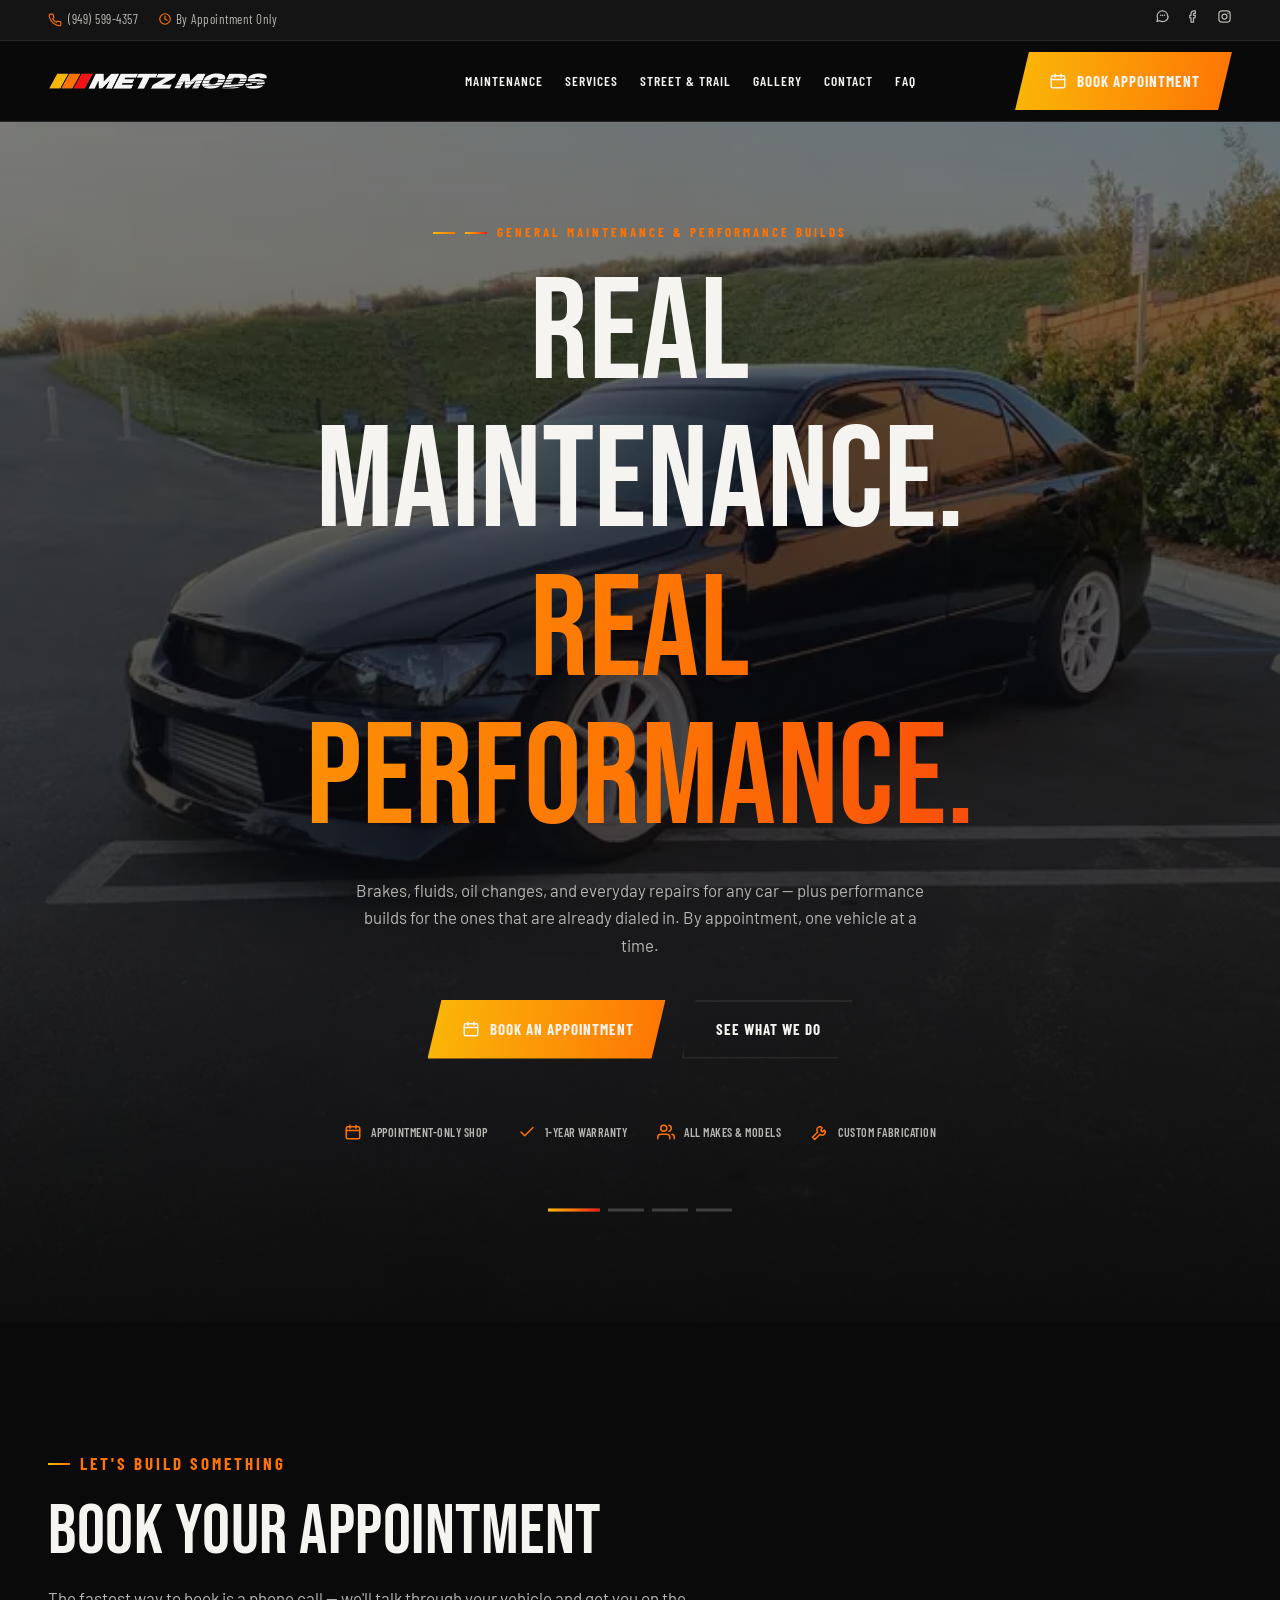
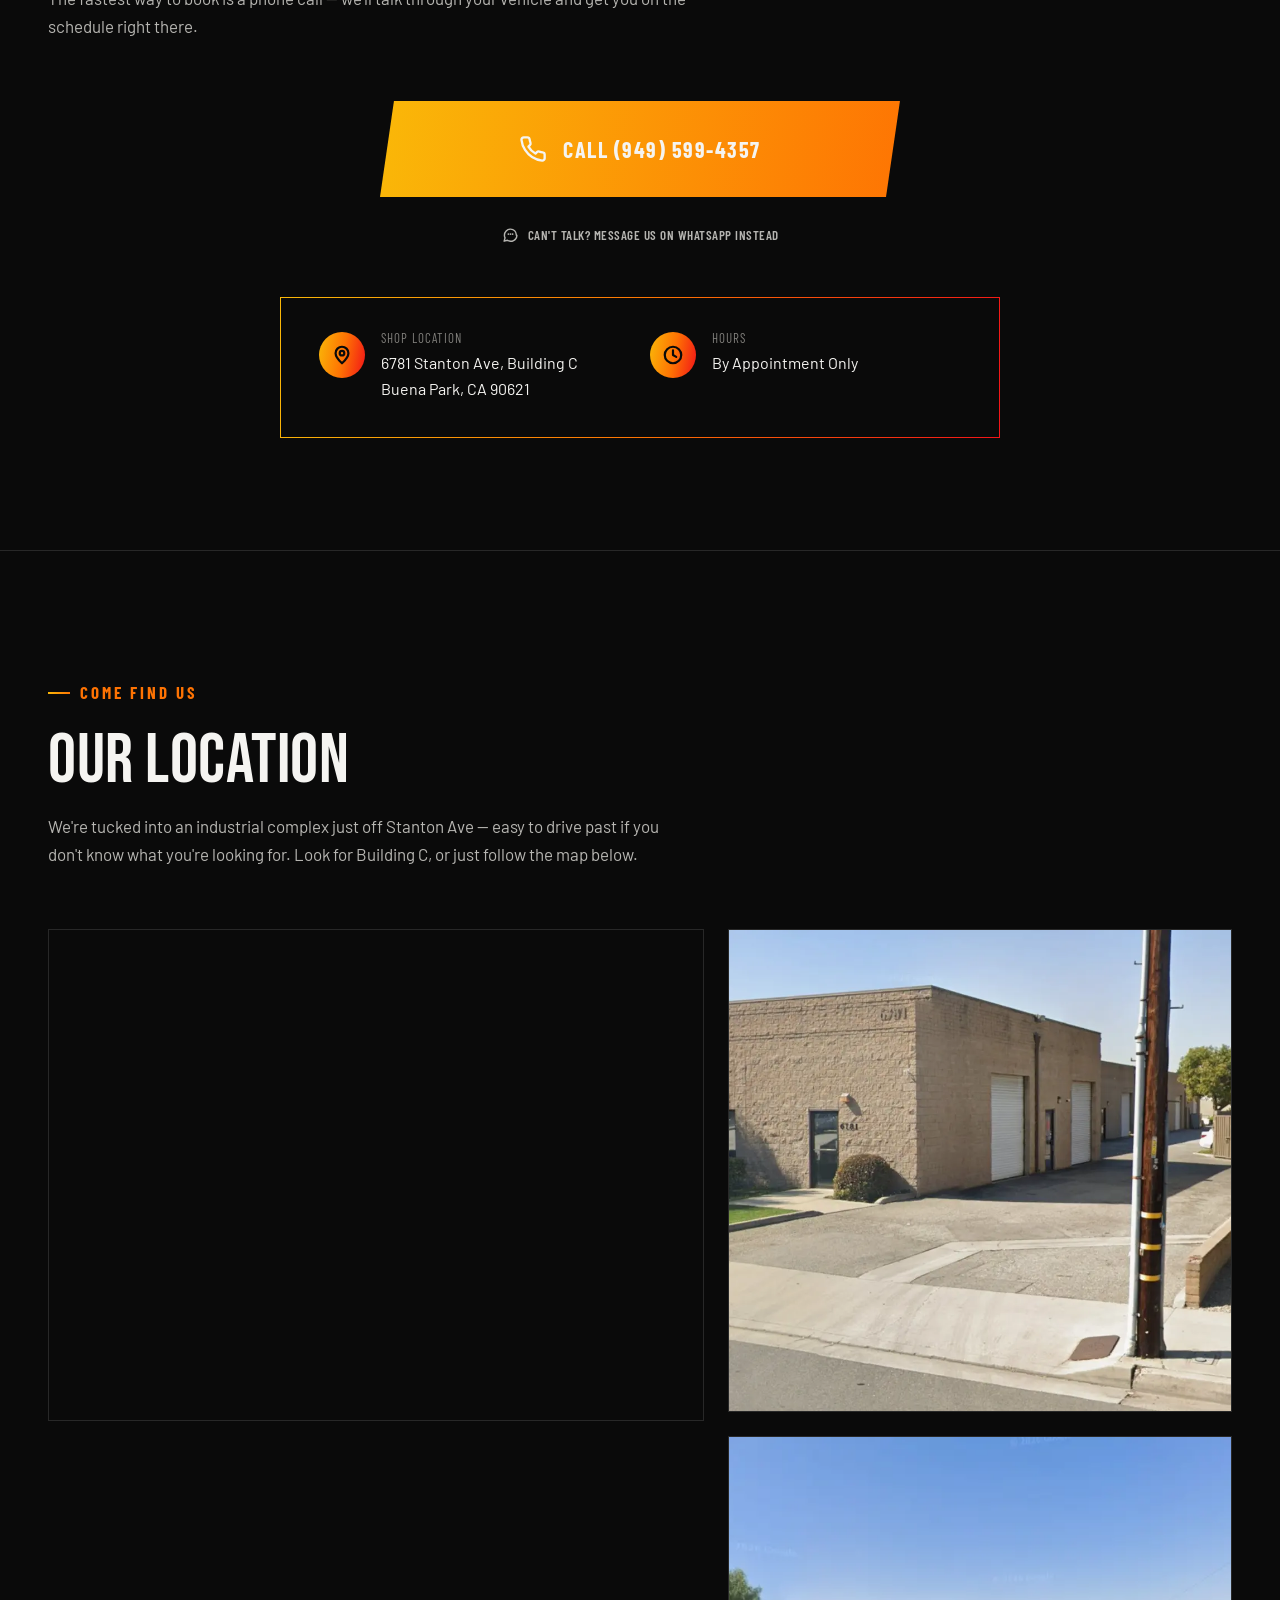
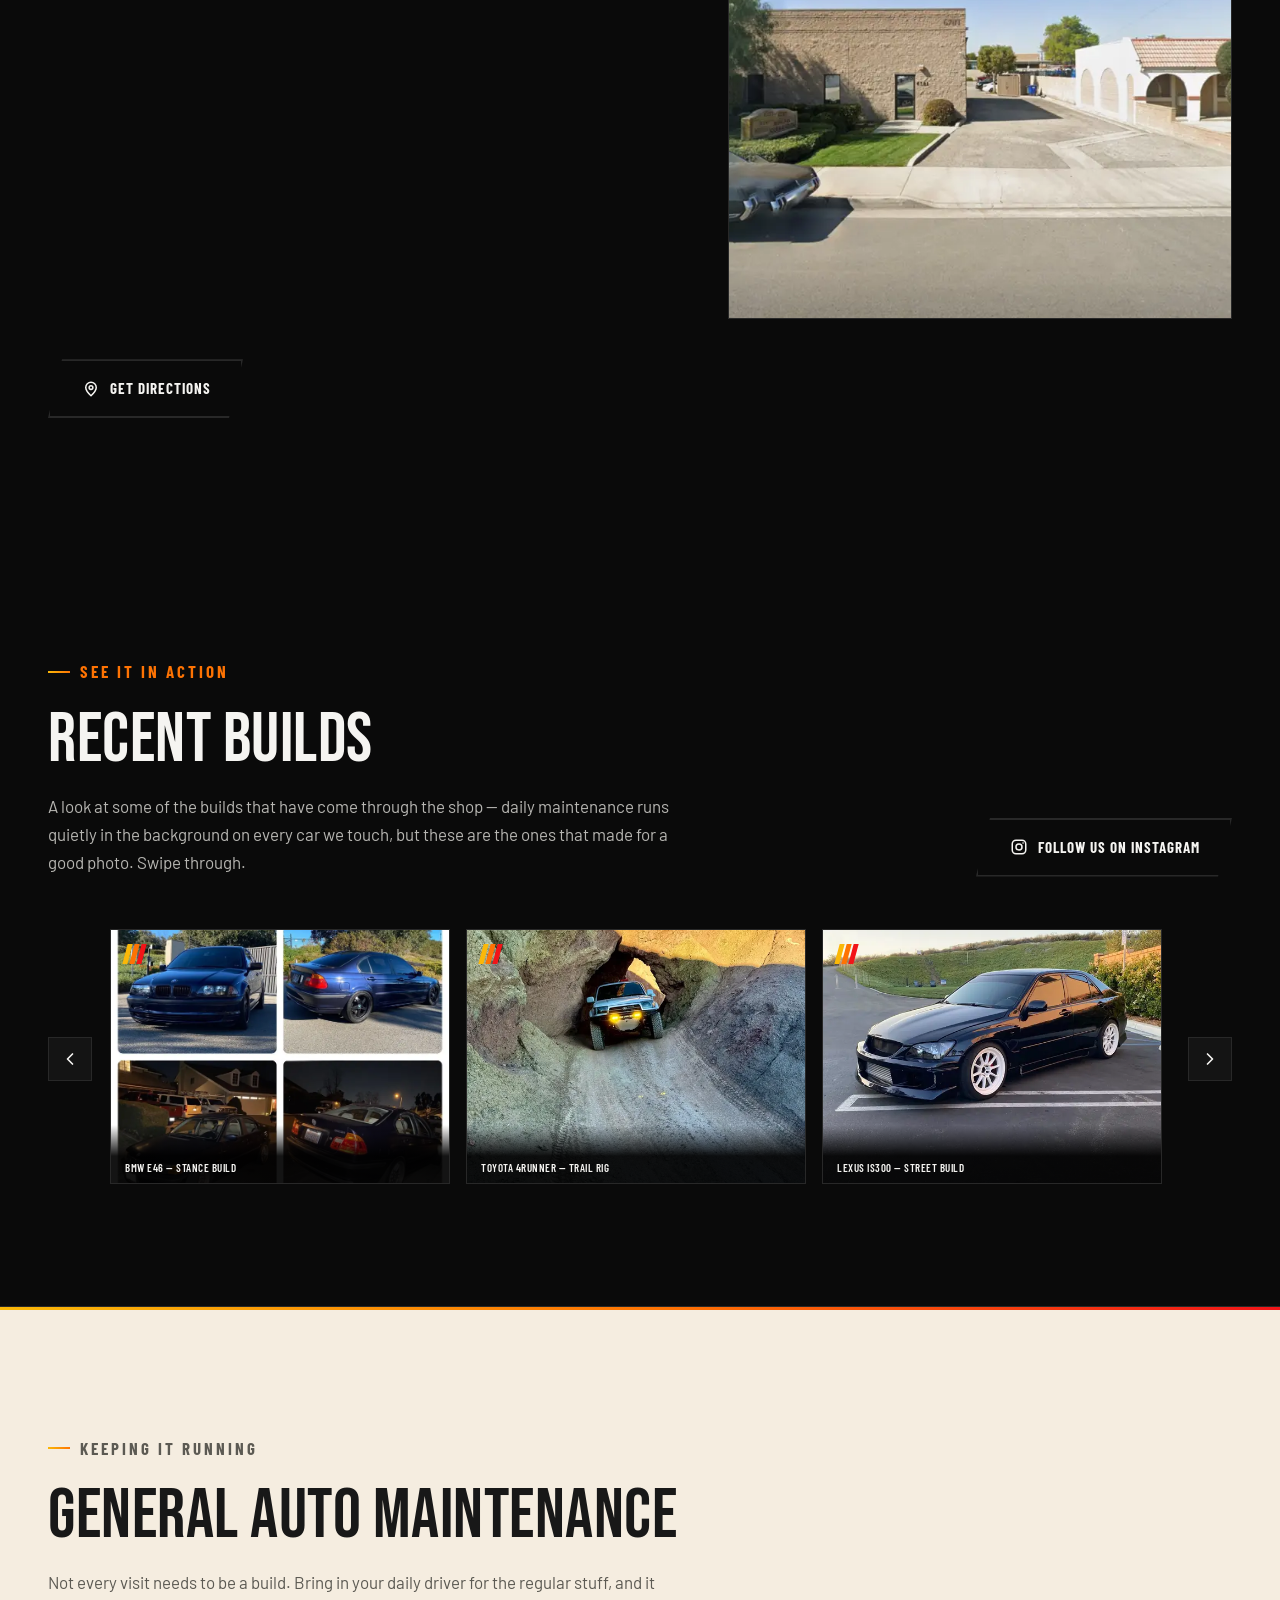
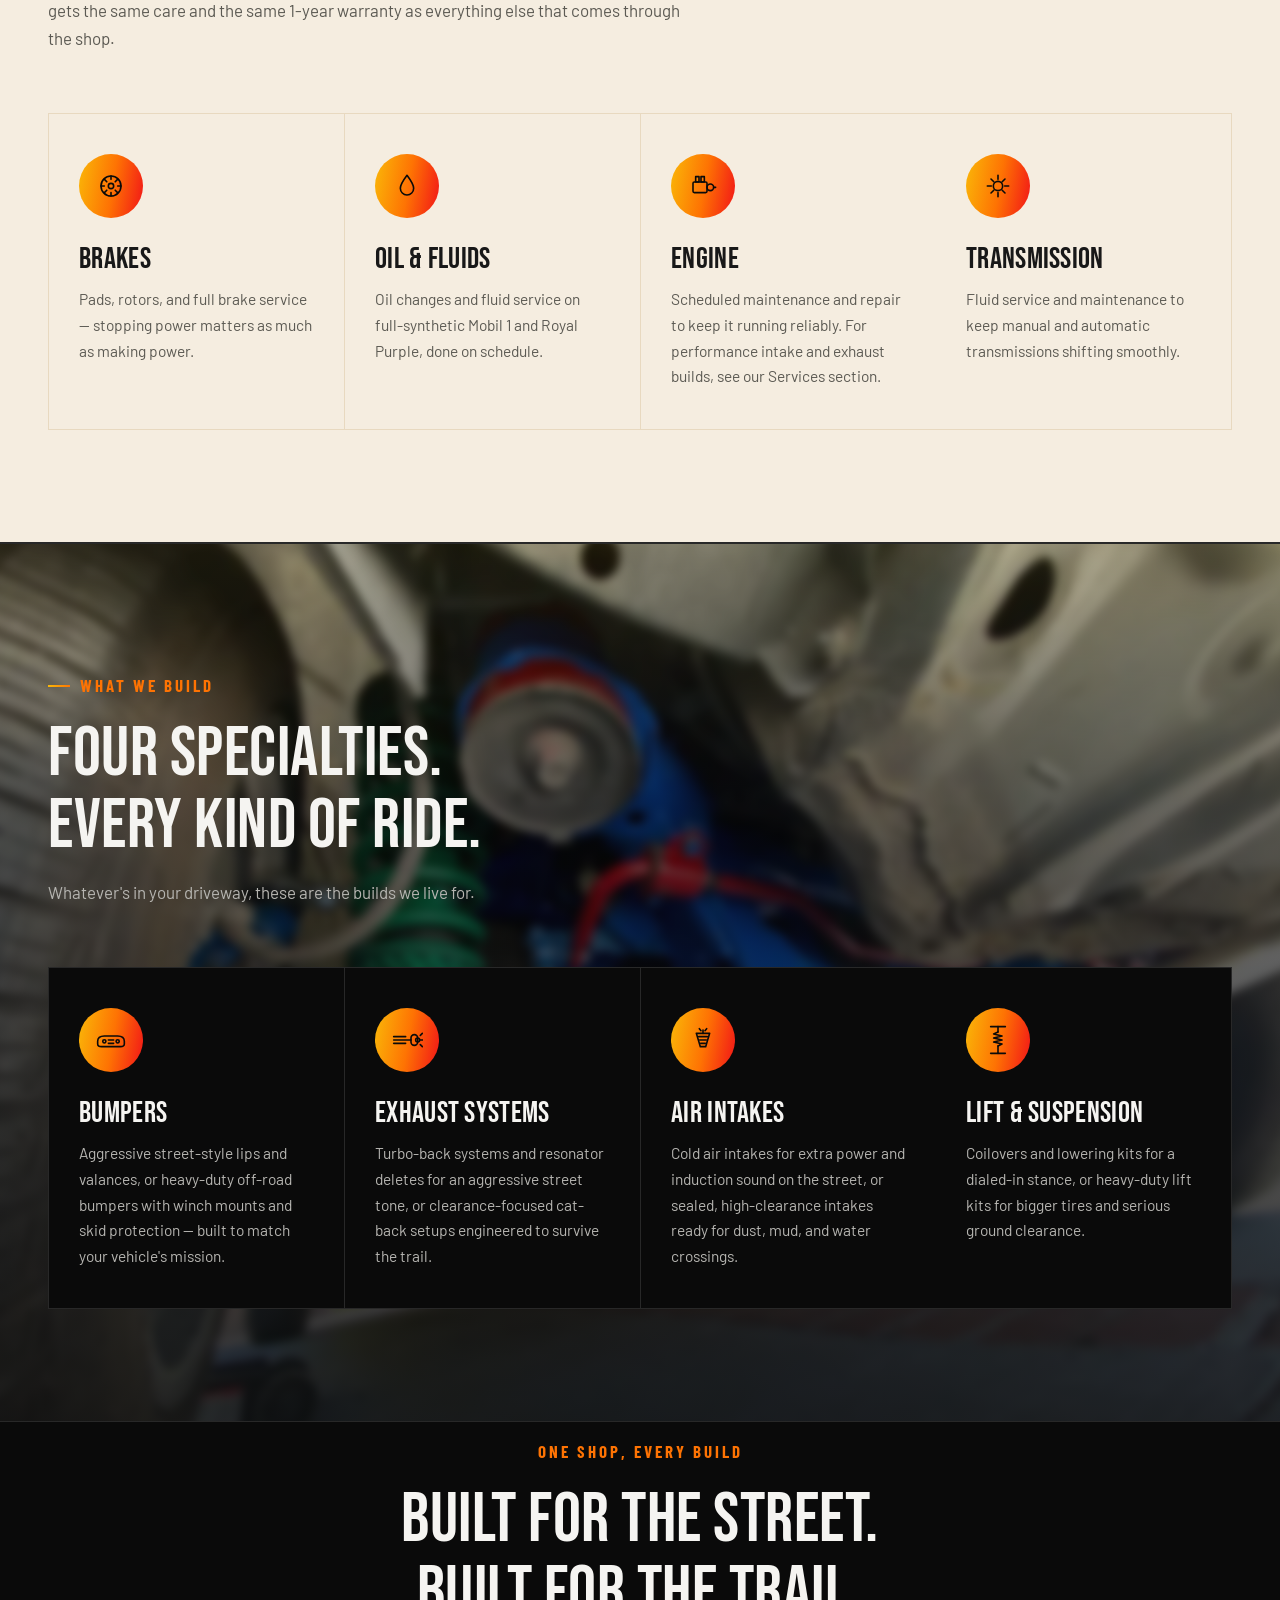
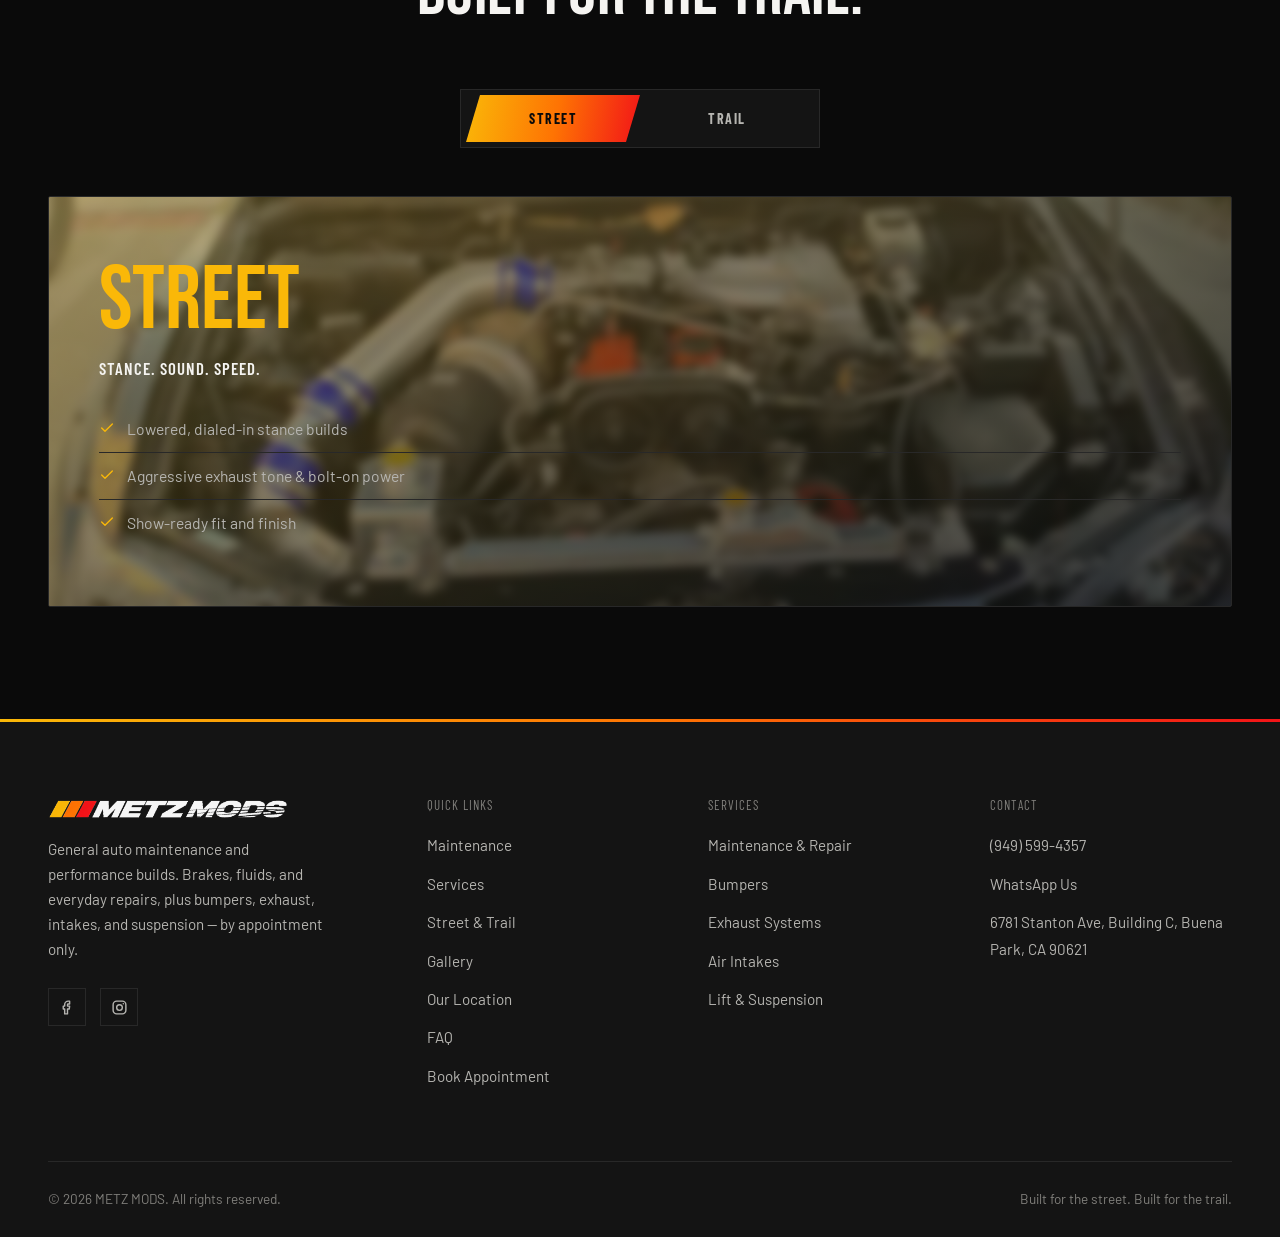
==== commit 4228dceb: "Add files via upload" ====
--- a/index.html
+++ b/index.html
@@ -31,7 +31,7 @@
 <link rel="preconnect" href="https://fonts.googleapis.com">
 <link rel="preconnect" href="https://fonts.gstatic.com" crossorigin>
 <link href="https://fonts.googleapis.com/css2?family=Bebas+Neue&family=Barlow:ital,wght@0,400;0,500;0,600;0,700;1,600&family=Barlow+Condensed:wght@500;600;700&display=swap" rel="stylesheet">
-<link rel="stylesheet" href="styles.css?v=7">
+<link rel="stylesheet" href="styles.css?v=8">
 <script type="application/ld+json">
 {
   "@context": "https://schema.org",
@@ -198,7 +198,26 @@
     </div>
   </section>
 
-  <!-- ============ BUILDS (photo gallery) ============ -->
+  <!-- ============ LOCATION ============ -->
+  <section id="location" style="border-top:1px solid var(--border);">
+    <div class="container">
+      <div class="section-head reveal">
+        <p class="kicker">Come Find Us</p>
+        <h2>Our Location</h2>
+        <p>We're tucked into an industrial complex just off Stanton Ave — easy to drive past if you don't know what you're looking for. Look for Building C, or just follow the map below.</p>
+      </div>
+      <div class="location-grid reveal">
+        <div class="location-map">
+          <iframe src="https://www.google.com/maps?q=6781+Stanton+Ave+Building+C+Buena+Park+CA+90621&output=embed" width="100%" height="100%" style="border:0;" allowfullscreen loading="lazy" referrerpolicy="no-referrer-when-downgrade" title="Map showing Metz Mods location at 6781 Stanton Ave, Building C, Buena Park, CA"></iframe>
+        </div>
+        <div class="location-photos">
+          <div class="location-photo"><img src="location-corner-view.webp" alt="Metz Mods shop exterior, Building C entrance at 6781 Stanton Ave" loading="lazy" decoding="async"></div>
+          <div class="location-photo"><img src="location-street-view.webp" alt="Metz Mods shop viewed from across Stanton Ave, showing driveway entrance" loading="lazy" decoding="async"></div>
+        </div>
+      </div>
+      <a href="https://www.google.com/maps/dir/?api=1&destination=6781+Stanton+Ave+Buena+Park+CA+90621" target="_blank" rel="noopener" class="btn btn-outline location-directions-btn"><svg class="icon"><use href="#i-pin"/></svg>Get Directions</a>
+    </div>
+  </section>
   <section id="gallery">
     <div class="container">
       <div class="builds-head reveal">
@@ -362,6 +381,7 @@
           <li><a href="/#services">Services</a></li>
           <li><a href="/#street-trail">Street &amp; Trail</a></li>
           <li><a href="/#gallery">Gallery</a></li>
+          <li><a href="/#location">Our Location</a></li>
           <li><a href="/faq">FAQ</a></li>
           <li><a href="/#contact">Book Appointment</a></li>
         </ul>
@@ -395,6 +415,6 @@
 
 <div class="float-book" id="floatBook"><a href="tel:+19495994357" class="btn btn-primary"><svg class="icon"><use href="#i-phone"/></svg>Call Now</a></div>
 
-<script src="script.js?v=7" defer></script>
+<script src="script.js?v=8" defer></script>
 </body>
 </html>
--- a/styles.css
+++ b/styles.css
@@ -369,6 +369,22 @@
 .info-block h4{font-family:var(--font-label);text-transform:uppercase;letter-spacing:1px;font-size:13px;color:var(--gray-dim);margin-bottom:5px;}
 .info-block p{color:var(--white);font-size:1rem;overflow-wrap:break-word;}
 @media (max-width:700px){.contact-info-strip{grid-template-columns:1fr;gap:26px;}}
+
+/* ============ LOCATION ============ */
+.location-grid{display:grid;grid-template-columns:1.3fr 1fr;gap:24px;margin-bottom:40px;}
+.location-map{position:relative;aspect-ratio:4/3;border:1px solid var(--border);overflow:hidden;}
+.location-map iframe{width:100%;height:100%;display:block;filter:grayscale(.25) contrast(1.08);}
+.location-photos{display:grid;grid-template-rows:1fr 1fr;gap:24px;}
+.location-photo{position:relative;overflow:hidden;border:1px solid var(--border);transition:box-shadow .35s ease;}
+.location-photo img{width:100%;height:100%;object-fit:cover;display:block;transition:transform .6s cubic-bezier(.4,0,.2,1);}
+.location-photo:hover{box-shadow:0 0 0 2px var(--orange),0 0 28px -4px var(--orange-a40);}
+.location-photo:hover img{transform:scale(1.06);}
+@media (max-width:800px){
+  .location-grid{grid-template-columns:1fr;gap:20px;}
+  .location-map{aspect-ratio:16/10;}
+  .location-photos{grid-template-rows:none;grid-template-columns:1fr 1fr;gap:12px;}
+  .location-photo{aspect-ratio:1/1;}
+}
 @media (max-width:480px){.contact-call-btn{font-size:16px;padding:22px 18px;}}
 
 /* ============ FOOTER ============ */
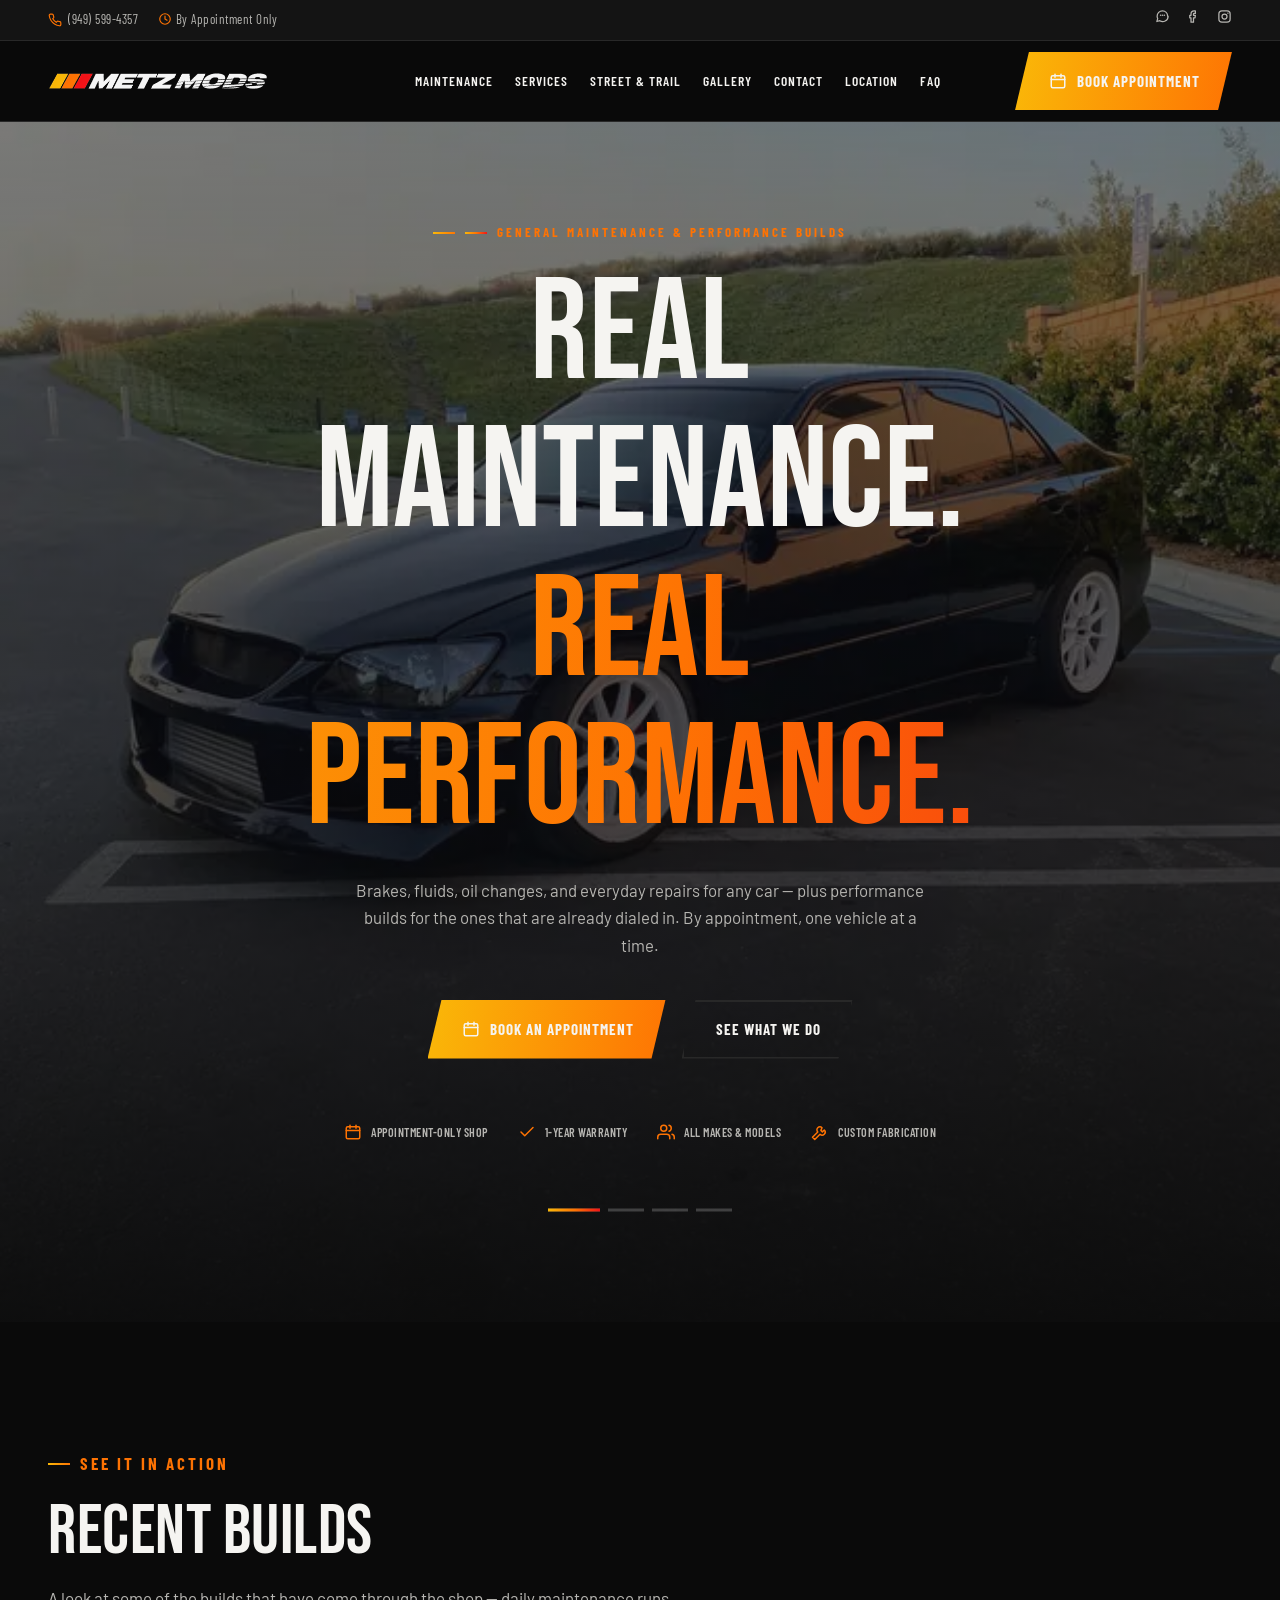
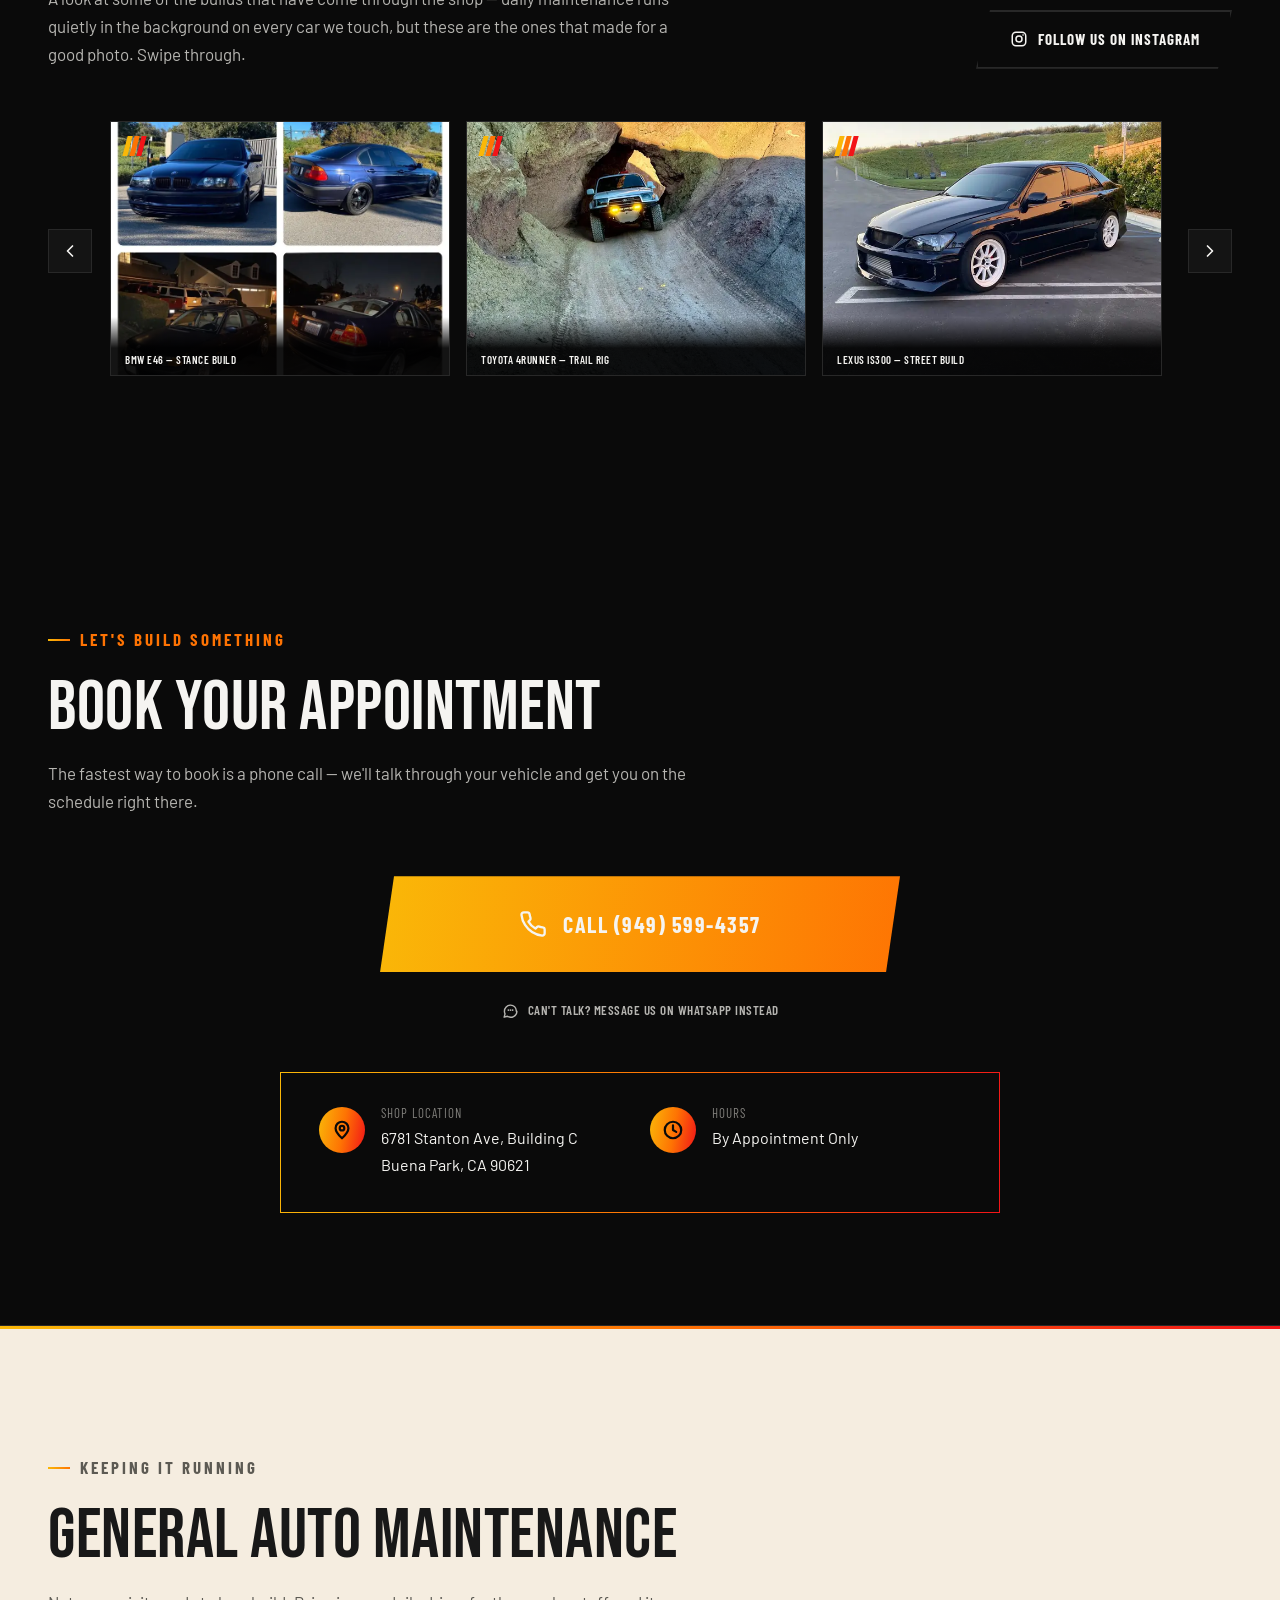
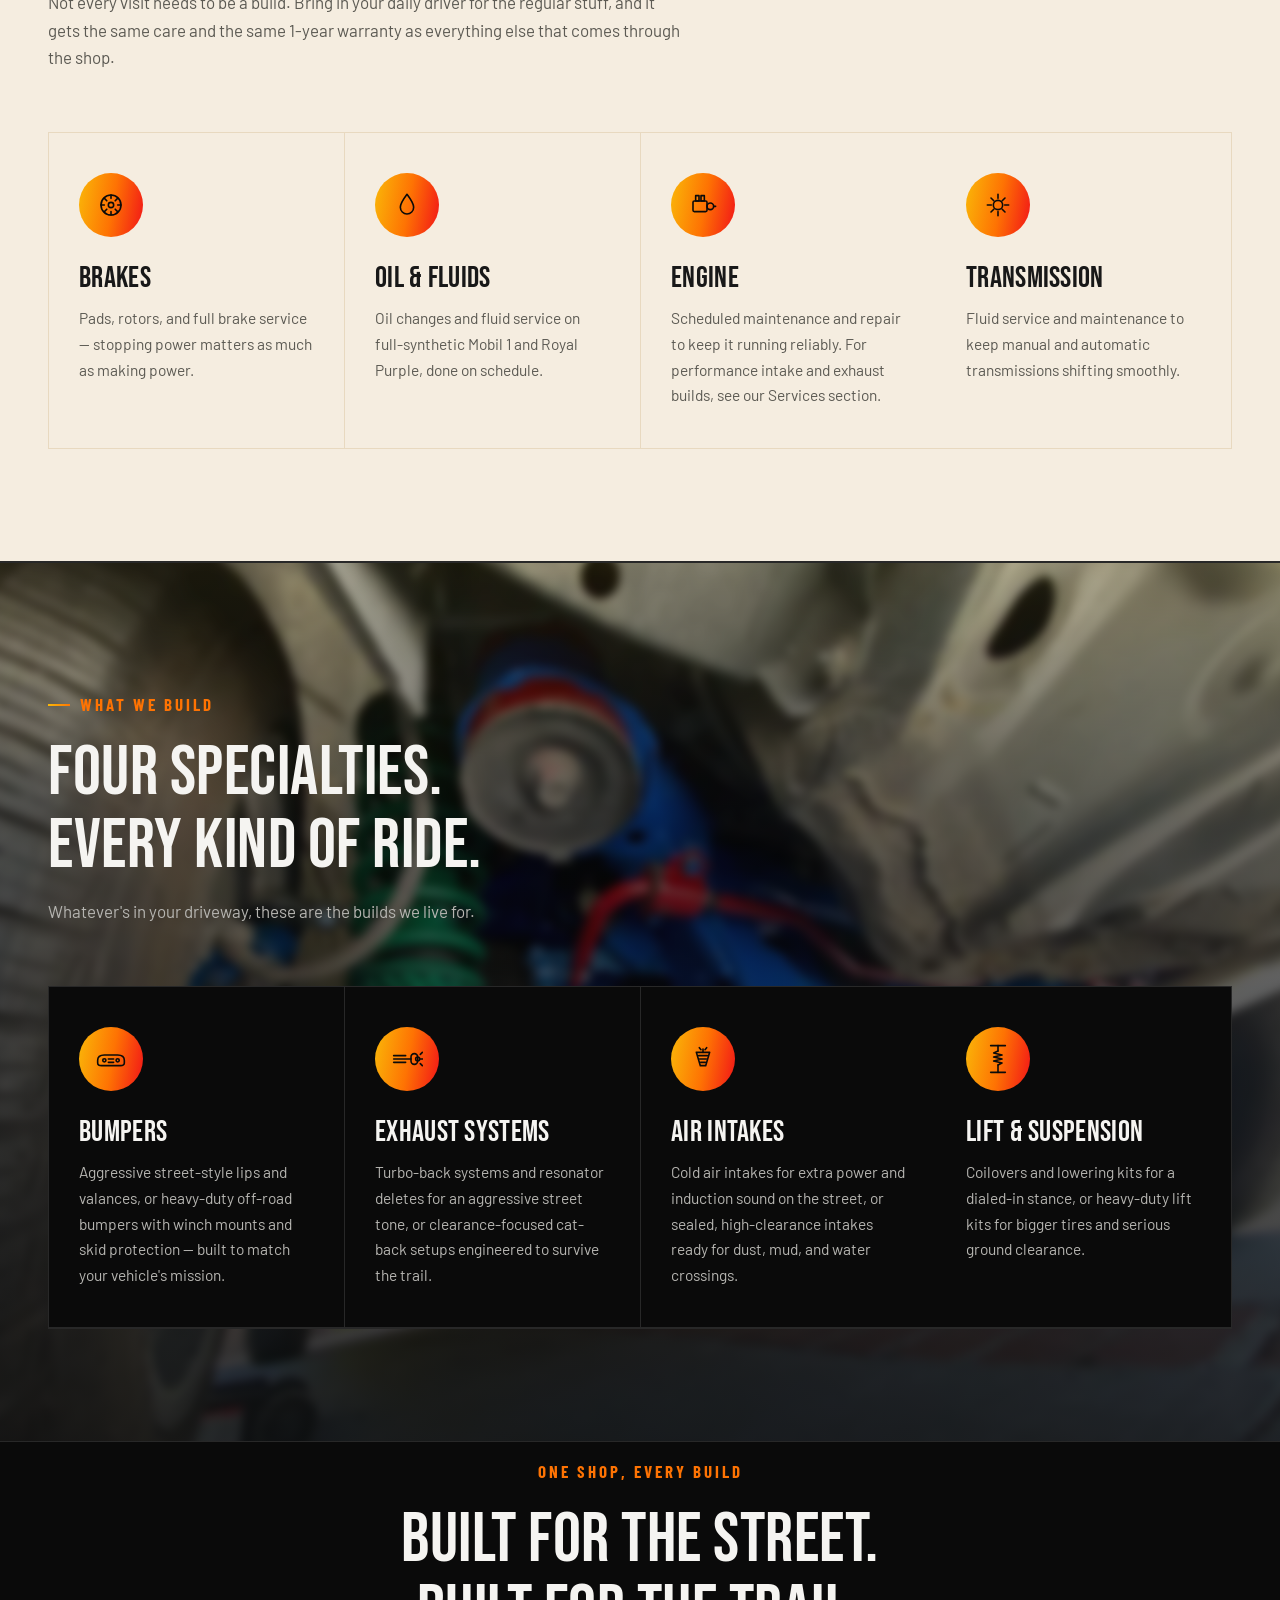
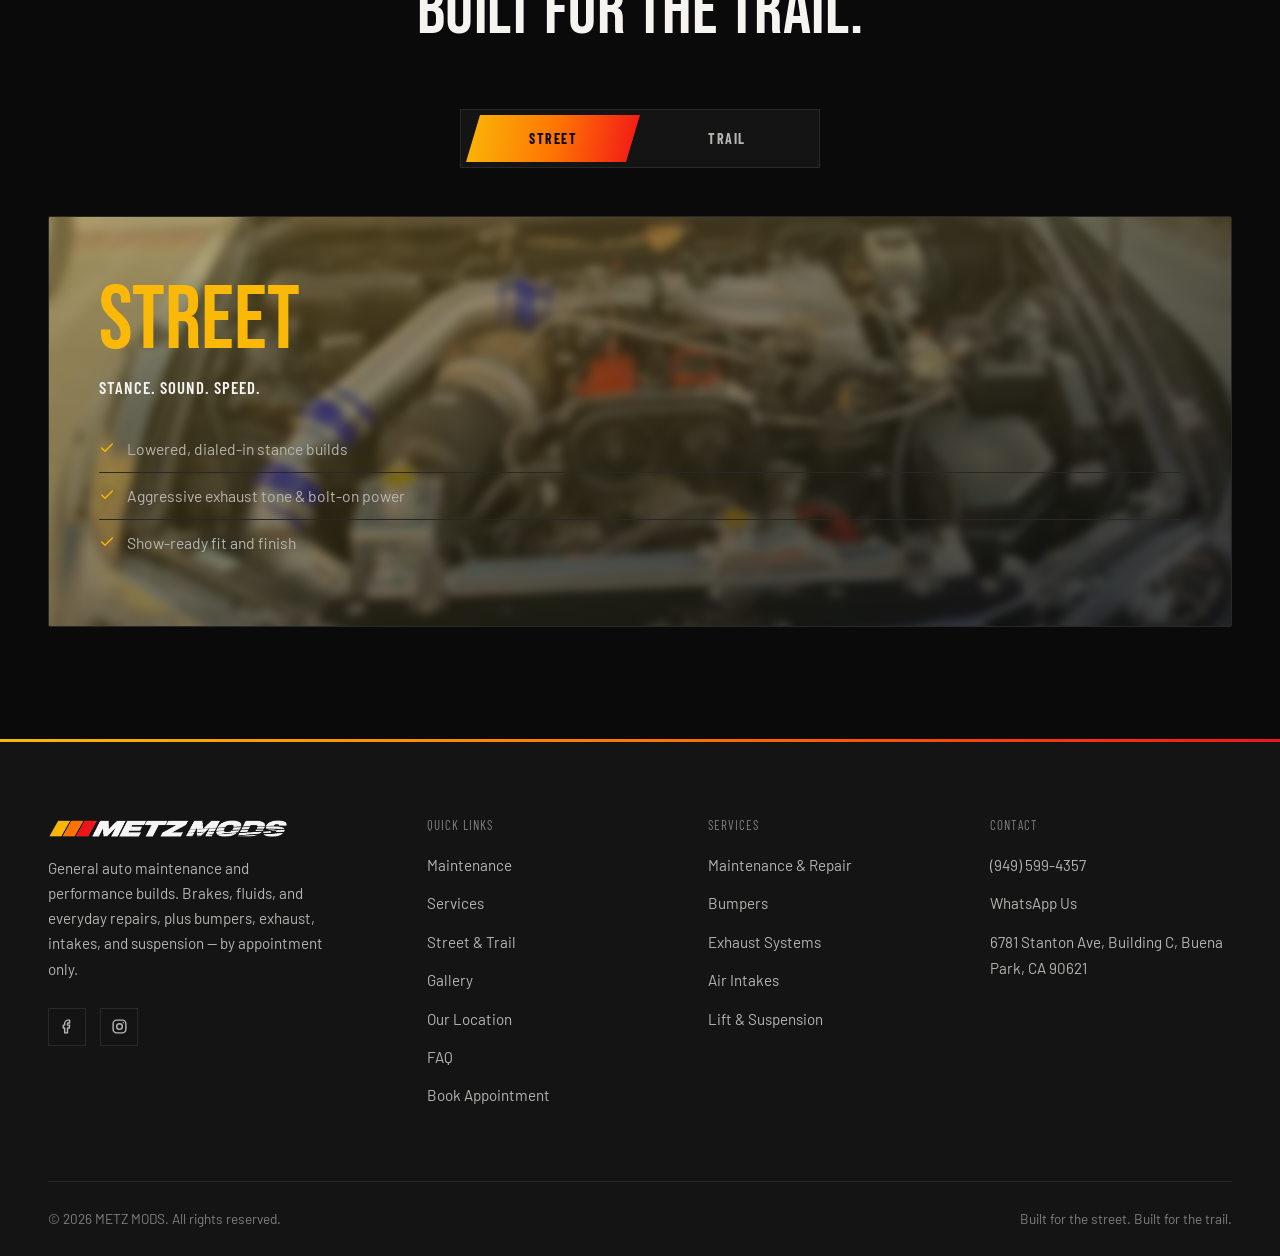
==== commit 2cd98c76: "Add files via upload" ====
--- a/index.html
+++ b/index.html
@@ -31,7 +31,7 @@
 <link rel="preconnect" href="https://fonts.googleapis.com">
 <link rel="preconnect" href="https://fonts.gstatic.com" crossorigin>
 <link href="https://fonts.googleapis.com/css2?family=Bebas+Neue&family=Barlow:ital,wght@0,400;0,500;0,600;0,700;1,600&family=Barlow+Condensed:wght@500;600;700&display=swap" rel="stylesheet">
-<link rel="stylesheet" href="styles.css?v=8">
+<link rel="stylesheet" href="styles.css?v=9">
 <script type="application/ld+json">
 {
   "@context": "https://schema.org",
@@ -128,6 +128,7 @@
         <a href="/#street-trail" data-nav>Street &amp; Trail</a>
         <a href="/#gallery" data-nav>Gallery</a>
         <a href="/#contact" data-nav>Contact</a>
+        <a href="/location" data-nav>Location</a>
         <a href="/faq" data-nav>FAQ</a>
         <a href="/#contact" class="btn btn-primary" data-nav><svg class="icon"><use href="#i-calendar"/></svg>Book Appointment</a>
       </div>
@@ -173,51 +174,7 @@
     </div>
   </section>
 
-  <!-- ============ CONTACT / BOOKING ============ -->
-  <section id="contact">
-    <div class="container">
-      <div class="section-head reveal">
-        <p class="kicker">Let's Build Something</p>
-        <h2>Book Your Appointment</h2>
-        <p>The fastest way to book is a phone call — we'll talk through your vehicle and get you on the schedule right there.</p>
-      </div>
-      <div class="contact-primary reveal">
-        <a href="tel:+19495994357" class="btn btn-primary contact-call-btn">
-          <svg class="icon"><use href="#i-phone"/></svg>
-          Call (949) 599-4357
-        </a>
-        <a href="https://wa.me/19495994357?text=Hi%2C%20I%27d%20like%20to%20book%20an%20appointment%20at%20METZ%20MODS." class="contact-whatsapp-link" target="_blank" rel="noopener">
-          <svg class="icon"><use href="#i-whatsapp"/></svg>
-          Can't talk? Message us on WhatsApp instead
-        </a>
-      </div>
-      <div class="contact-info-strip reveal">
-        <div class="info-block"><div class="icon-badge"><svg><use href="#i-pin"/></svg></div><div><h4>Shop Location</h4><p><a href="https://share.google/p9b4TP9jarZmLQm4l" target="_blank" rel="noopener" style="color:inherit;">6781 Stanton Ave, Building C<br>Buena Park, CA 90621</a></p></div></div>
-        <div class="info-block"><div class="icon-badge"><svg><use href="#i-clock"/></svg></div><div><h4>Hours</h4><p>By Appointment Only</p></div></div>
-      </div>
-    </div>
-  </section>
-
-  <!-- ============ LOCATION ============ -->
-  <section id="location" style="border-top:1px solid var(--border);">
-    <div class="container">
-      <div class="section-head reveal">
-        <p class="kicker">Come Find Us</p>
-        <h2>Our Location</h2>
-        <p>We're tucked into an industrial complex just off Stanton Ave — easy to drive past if you don't know what you're looking for. Look for Building C, or just follow the map below.</p>
-      </div>
-      <div class="location-grid reveal">
-        <div class="location-map">
-          <iframe src="https://www.google.com/maps?q=6781+Stanton+Ave+Building+C+Buena+Park+CA+90621&output=embed" width="100%" height="100%" style="border:0;" allowfullscreen loading="lazy" referrerpolicy="no-referrer-when-downgrade" title="Map showing Metz Mods location at 6781 Stanton Ave, Building C, Buena Park, CA"></iframe>
-        </div>
-        <div class="location-photos">
-          <div class="location-photo"><img src="location-corner-view.webp" alt="Metz Mods shop exterior, Building C entrance at 6781 Stanton Ave" loading="lazy" decoding="async"></div>
-          <div class="location-photo"><img src="location-street-view.webp" alt="Metz Mods shop viewed from across Stanton Ave, showing driveway entrance" loading="lazy" decoding="async"></div>
-        </div>
-      </div>
-      <a href="https://www.google.com/maps/dir/?api=1&destination=6781+Stanton+Ave+Buena+Park+CA+90621" target="_blank" rel="noopener" class="btn btn-outline location-directions-btn"><svg class="icon"><use href="#i-pin"/></svg>Get Directions</a>
-    </div>
-  </section>
+  <!-- ============ BUILDS (photo gallery) ============ -->
   <section id="gallery">
     <div class="container">
       <div class="builds-head reveal">
@@ -241,6 +198,32 @@
           <div class="gallery-slide" data-lightbox-index="7" tabindex="0" role="button" aria-label="Open Truck Lift Kit Install photo"><span class="gallery-stripes" aria-hidden="true"><span></span><span></span><span></span></span><img src="trail-suspension.webp" alt="Truck lift kit and level kit install" loading="lazy" decoding="async" data-lightbox-index="7"><span class="build-caption">Truck Lift Kit Installs &amp; Level Kits</span></div>
         </div>
         <button class="gallery-nav next" aria-label="Next photo"><svg class="icon"><use href="#i-chevron"/></svg></button>
+      </div>
+    </div>
+  </section>
+
+
+  <!-- ============ CONTACT / BOOKING ============ -->
+  <section id="contact">
+    <div class="container">
+      <div class="section-head reveal">
+        <p class="kicker">Let's Build Something</p>
+        <h2>Book Your Appointment</h2>
+        <p>The fastest way to book is a phone call — we'll talk through your vehicle and get you on the schedule right there.</p>
+      </div>
+      <div class="contact-primary reveal">
+        <a href="tel:+19495994357" class="btn btn-primary contact-call-btn">
+          <svg class="icon"><use href="#i-phone"/></svg>
+          Call (949) 599-4357
+        </a>
+        <a href="https://wa.me/19495994357?text=Hi%2C%20I%27d%20like%20to%20book%20an%20appointment%20at%20METZ%20MODS." class="contact-whatsapp-link" target="_blank" rel="noopener">
+          <svg class="icon"><use href="#i-whatsapp"/></svg>
+          Can't talk? Message us on WhatsApp instead
+        </a>
+      </div>
+      <div class="contact-info-strip reveal">
+        <div class="info-block"><div class="icon-badge"><svg><use href="#i-pin"/></svg></div><div><h4>Shop Location</h4><p><a href="https://share.google/p9b4TP9jarZmLQm4l" target="_blank" rel="noopener" style="color:inherit;">6781 Stanton Ave, Building C<br>Buena Park, CA 90621</a></p></div></div>
+        <div class="info-block"><div class="icon-badge"><svg><use href="#i-clock"/></svg></div><div><h4>Hours</h4><p>By Appointment Only</p></div></div>
       </div>
     </div>
   </section>
@@ -381,7 +364,7 @@
           <li><a href="/#services">Services</a></li>
           <li><a href="/#street-trail">Street &amp; Trail</a></li>
           <li><a href="/#gallery">Gallery</a></li>
-          <li><a href="/#location">Our Location</a></li>
+          <li><a href="/location">Our Location</a></li>
           <li><a href="/faq">FAQ</a></li>
           <li><a href="/#contact">Book Appointment</a></li>
         </ul>
@@ -415,6 +398,6 @@
 
 <div class="float-book" id="floatBook"><a href="tel:+19495994357" class="btn btn-primary"><svg class="icon"><use href="#i-phone"/></svg>Call Now</a></div>
 
-<script src="script.js?v=8" defer></script>
+<script src="script.js?v=9" defer></script>
 </body>
 </html>
--- a/styles.css
+++ b/styles.css
@@ -372,13 +372,15 @@
 
 /* ============ LOCATION ============ */
 .location-grid{display:grid;grid-template-columns:1.3fr 1fr;gap:24px;margin-bottom:40px;}
-.location-map{position:relative;aspect-ratio:4/3;border:1px solid var(--border);overflow:hidden;}
+.location-map{position:relative;aspect-ratio:16/11;border:1px solid var(--border);overflow:hidden;}
 .location-map iframe{width:100%;height:100%;display:block;filter:grayscale(.25) contrast(1.08);}
 .location-photos{display:grid;grid-template-rows:1fr 1fr;gap:24px;}
-.location-photo{position:relative;overflow:hidden;border:1px solid var(--border);transition:box-shadow .35s ease;}
+.location-photo{position:relative;overflow:hidden;border:1px solid var(--border);transition:box-shadow .35s ease;cursor:zoom-in;}
 .location-photo img{width:100%;height:100%;object-fit:cover;display:block;transition:transform .6s cubic-bezier(.4,0,.2,1);}
 .location-photo:hover{box-shadow:0 0 0 2px var(--orange),0 0 28px -4px var(--orange-a40);}
 .location-photo:hover img{transform:scale(1.06);}
+.location-photo:focus-visible{outline:2px solid var(--yellow);outline-offset:3px;}
+.location-actions{display:flex;gap:16px;flex-wrap:wrap;}
 @media (max-width:800px){
   .location-grid{grid-template-columns:1fr;gap:20px;}
   .location-map{aspect-ratio:16/10;}
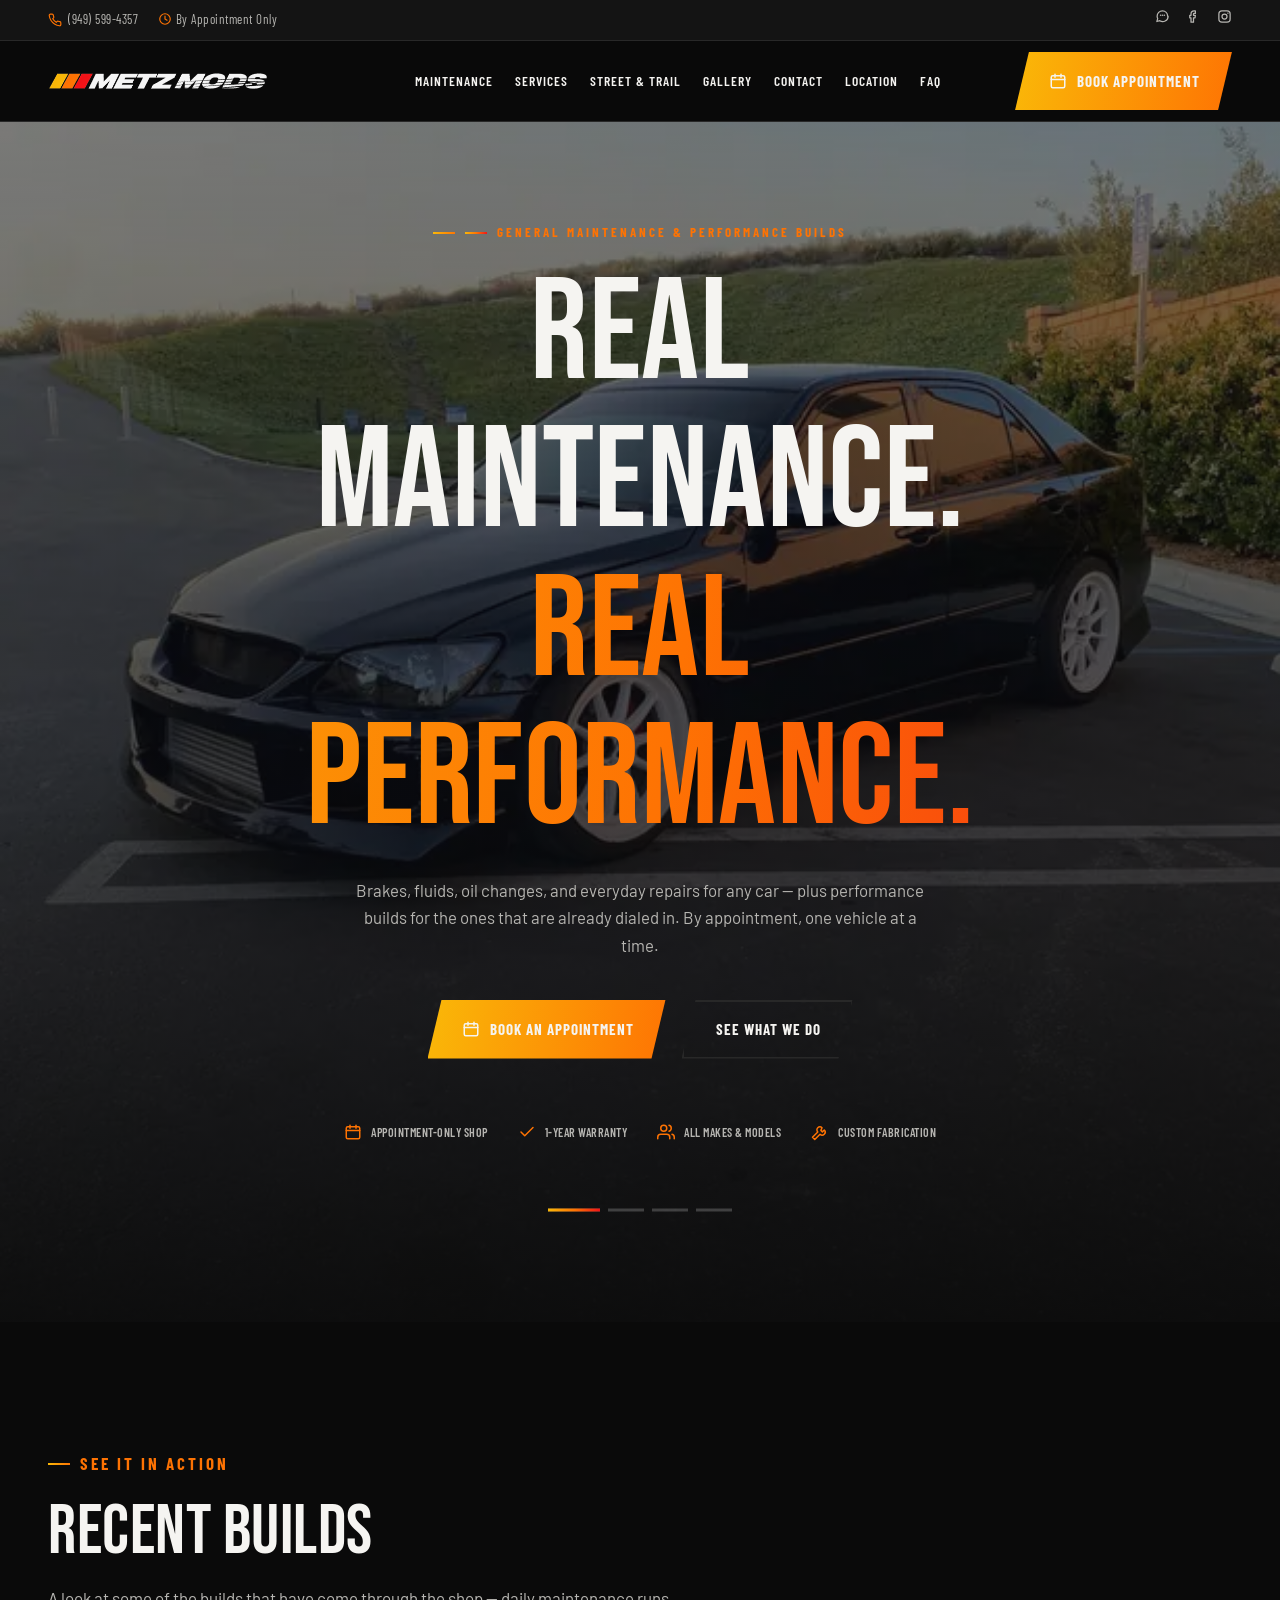
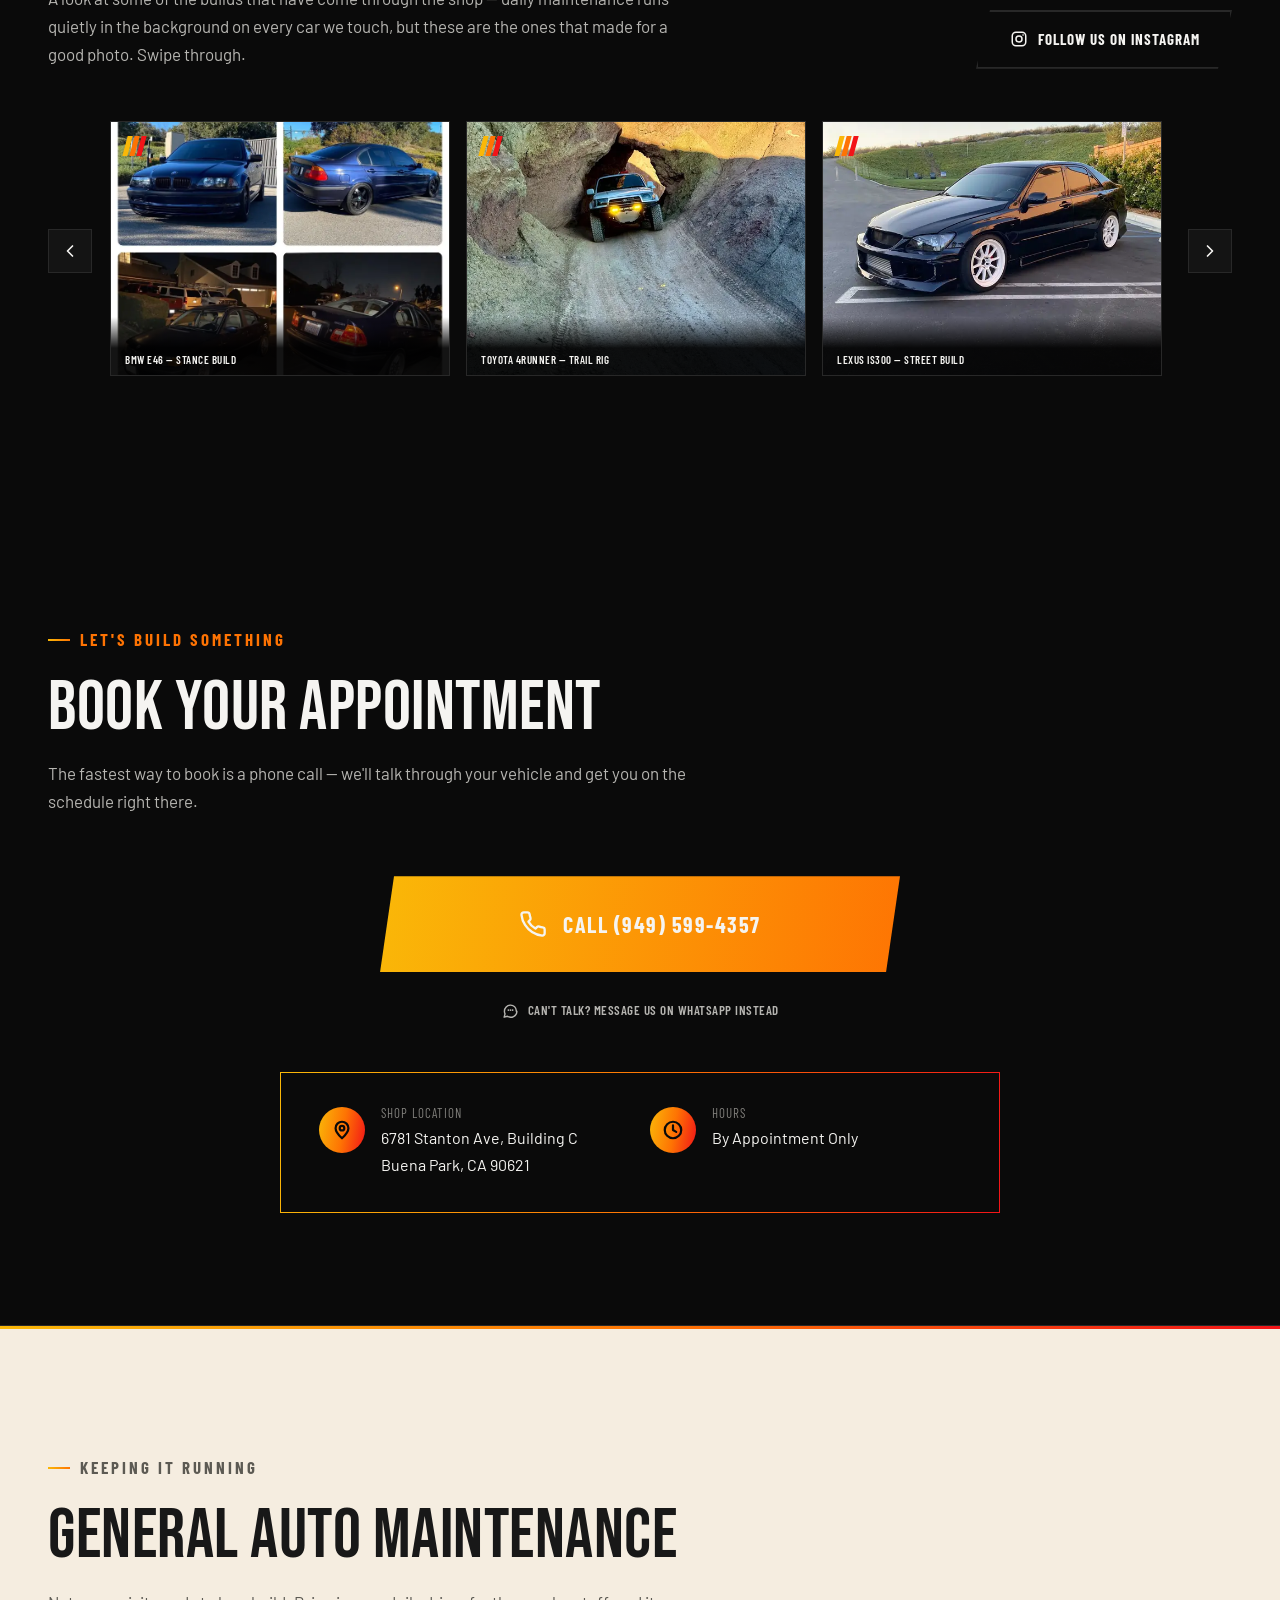
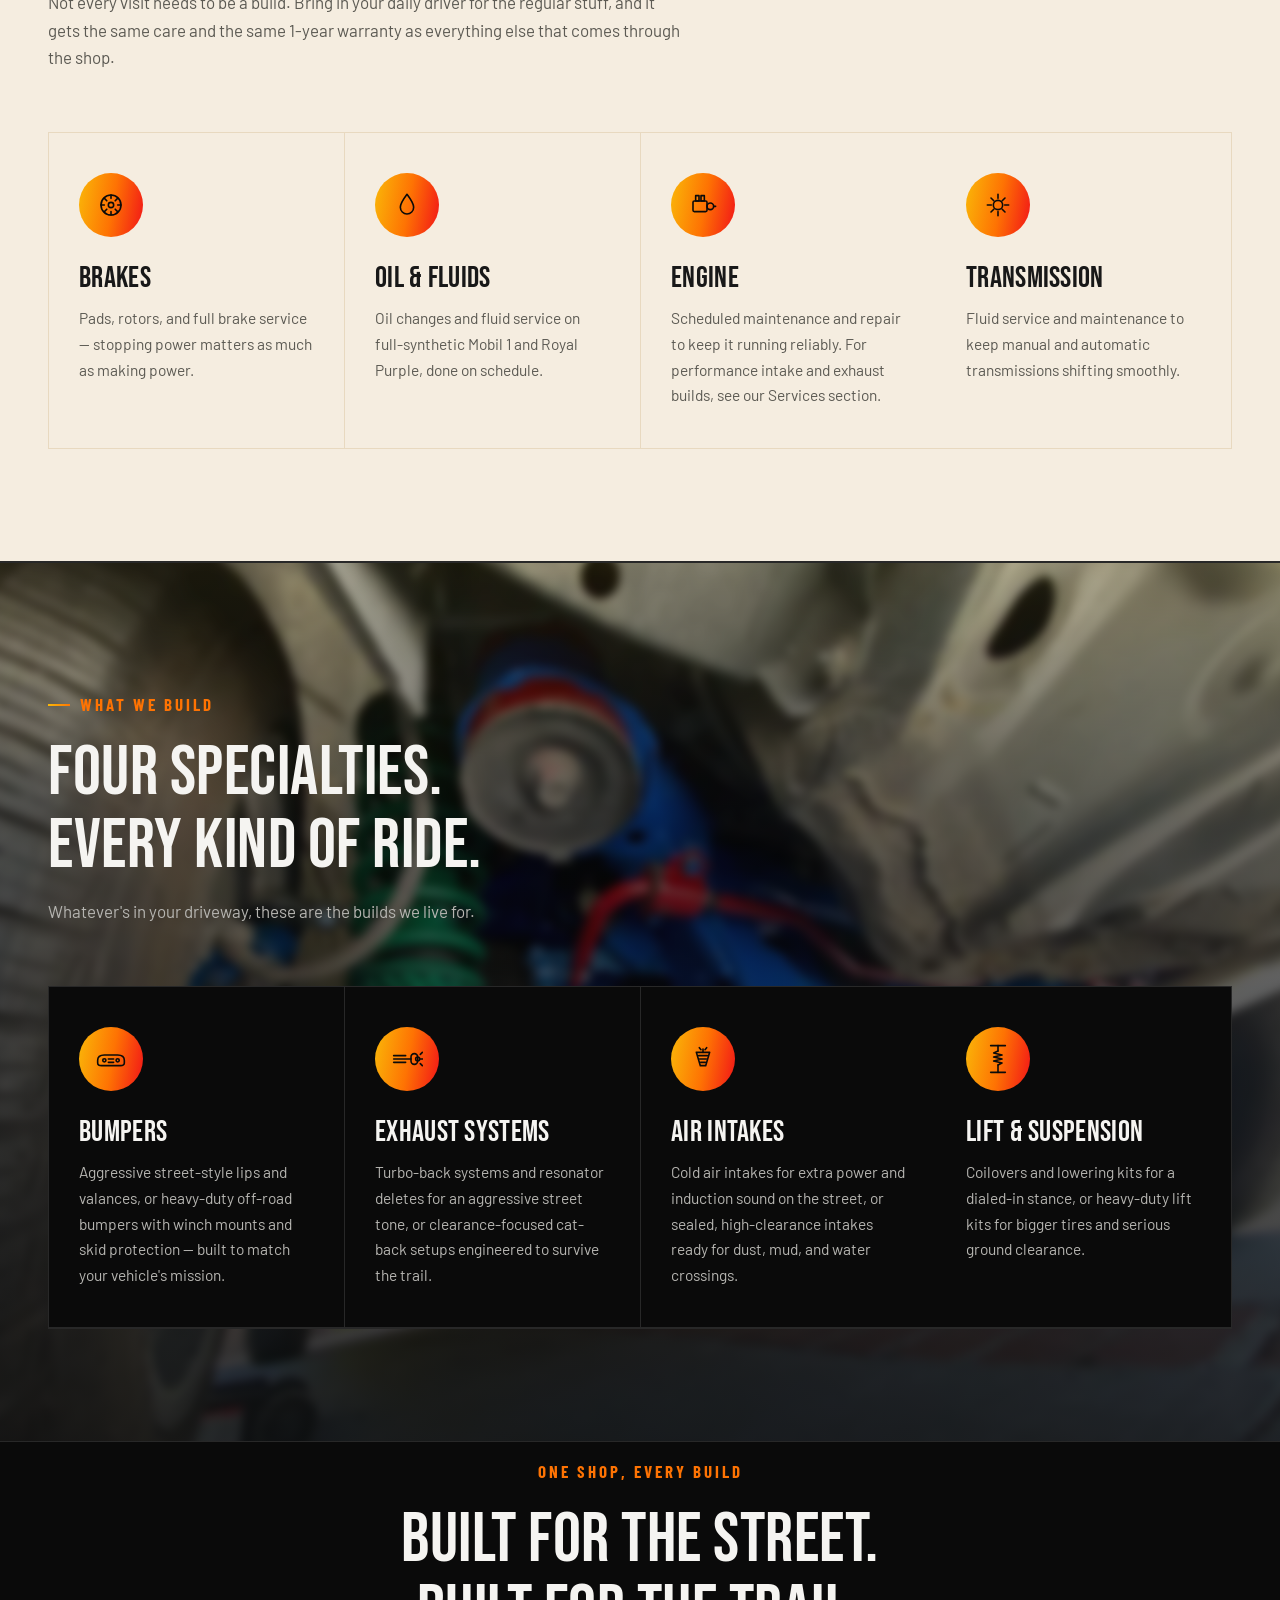
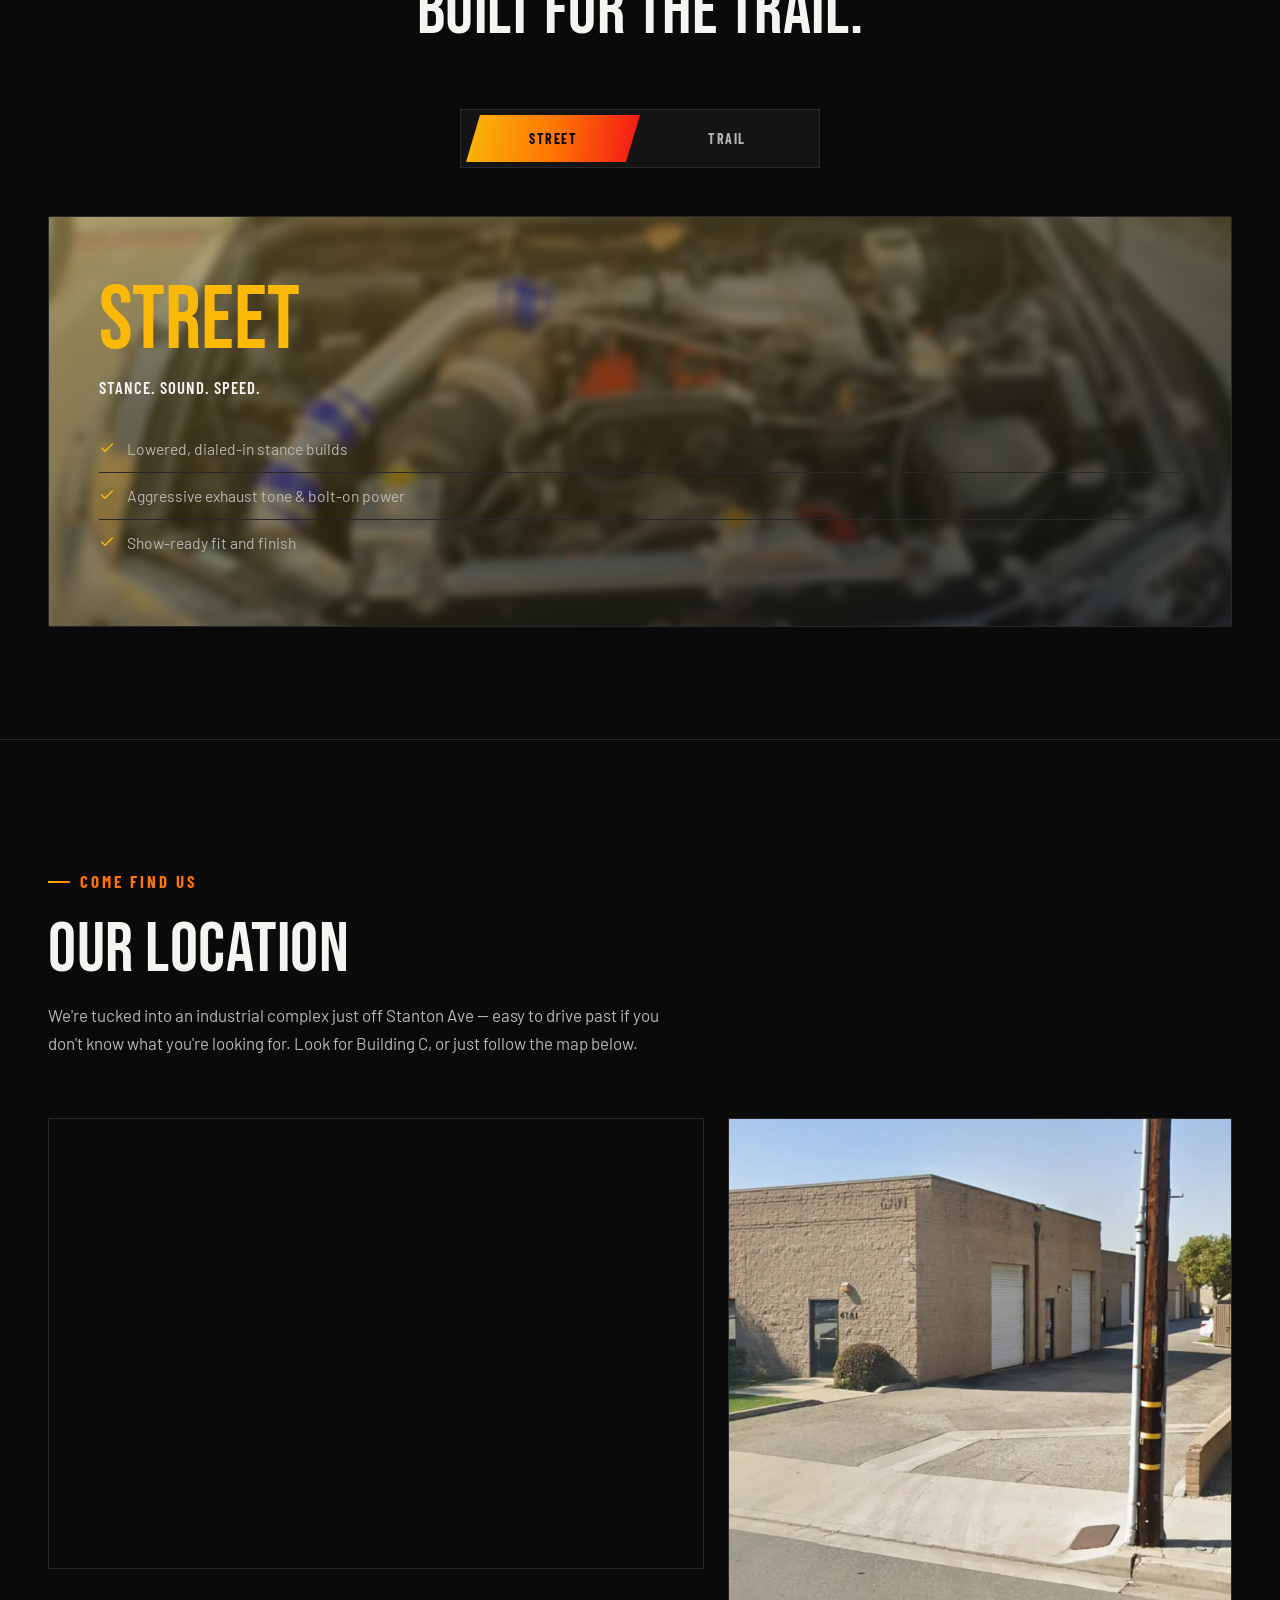
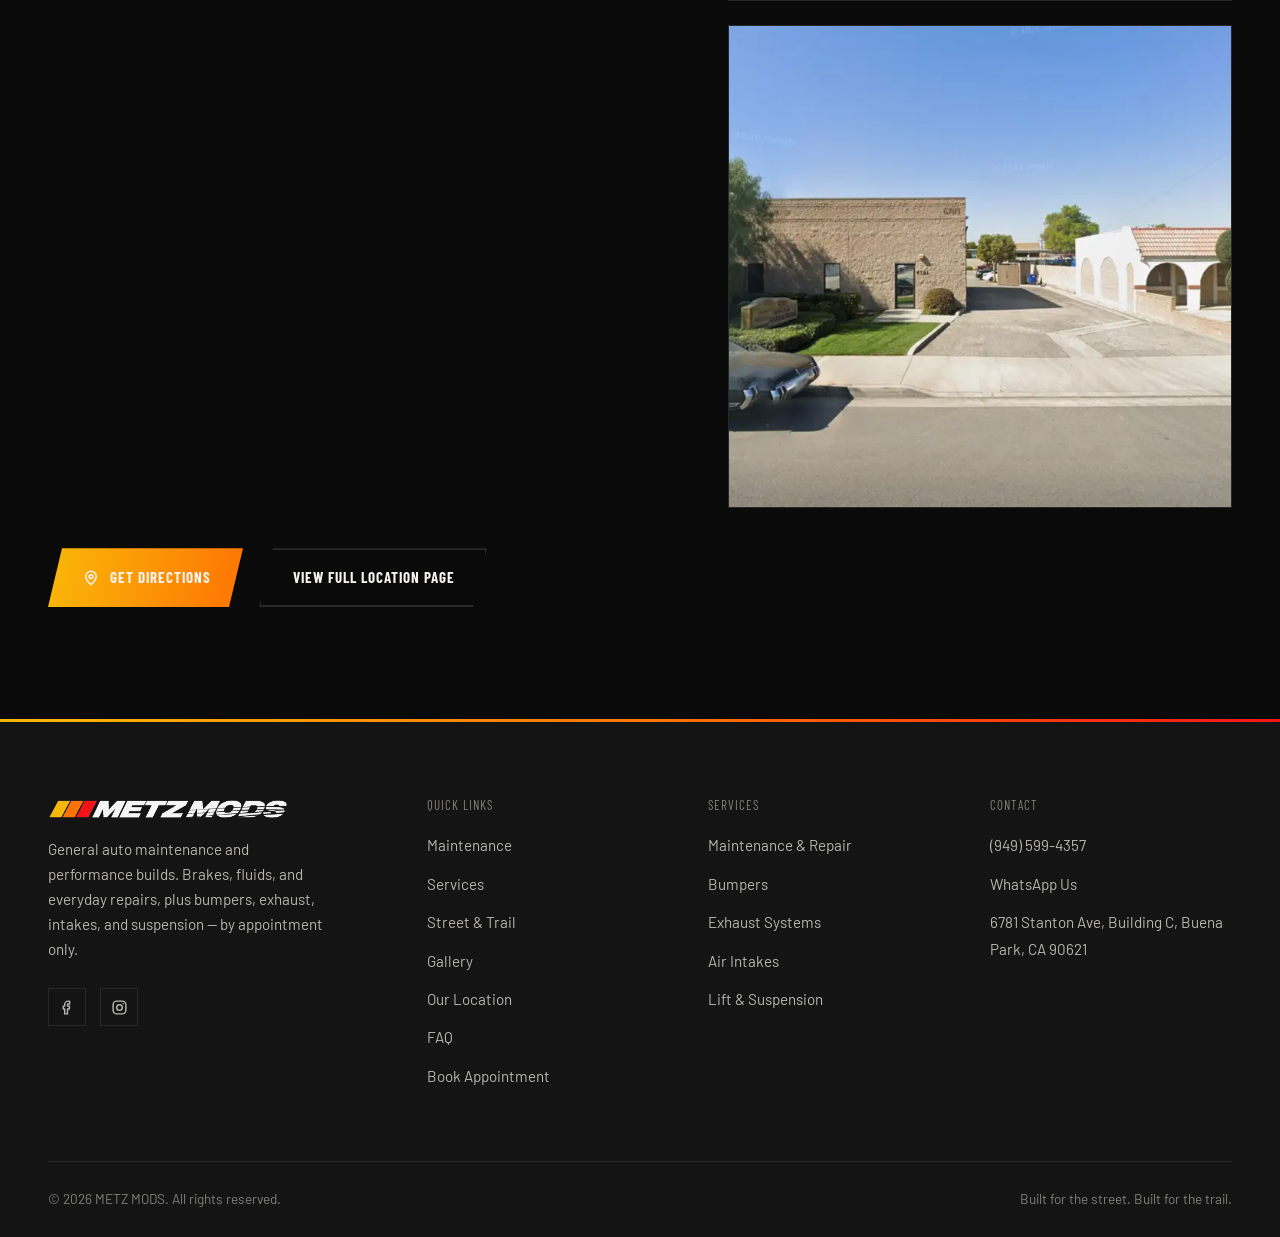
==== commit e5bcc3de: "Add files via upload" ====
--- a/index.html
+++ b/index.html
@@ -31,7 +31,7 @@
 <link rel="preconnect" href="https://fonts.googleapis.com">
 <link rel="preconnect" href="https://fonts.gstatic.com" crossorigin>
 <link href="https://fonts.googleapis.com/css2?family=Bebas+Neue&family=Barlow:ital,wght@0,400;0,500;0,600;0,700;1,600&family=Barlow+Condensed:wght@500;600;700&display=swap" rel="stylesheet">
-<link rel="stylesheet" href="styles.css?v=9">
+<link rel="stylesheet" href="styles.css?v=10">
 <script type="application/ld+json">
 {
   "@context": "https://schema.org",
@@ -117,7 +117,7 @@
 <header id="site-header">
   <div class="container">
     <nav aria-label="Main navigation">
-      <a href="#" class="brand" aria-label="Metz Mods home, scroll to top">
+      <a href="/" class="brand" aria-label="Metz Mods home, scroll to top">
         <img src="metz-logo.webp" alt="Metz Mods" class="brand-logo">
       </a>
       <div class="nav-backdrop" id="navBackdrop"></div>
@@ -329,6 +329,30 @@
     </div>
   </section>
 
+  <!-- ============ LOCATION ============ -->
+  <section id="location" style="border-top:1px solid var(--border);">
+    <div class="container">
+      <div class="section-head reveal">
+        <p class="kicker">Come Find Us</p>
+        <h2>Our Location</h2>
+        <p>We're tucked into an industrial complex just off Stanton Ave — easy to drive past if you don't know what you're looking for. Look for Building C, or just follow the map below.</p>
+      </div>
+      <div class="location-grid reveal">
+        <div class="location-map">
+          <iframe src="https://www.google.com/maps?q=6781+Stanton+Ave+Building+C+Buena+Park+CA+90621&output=embed" width="100%" height="100%" style="border:0;" allowfullscreen loading="lazy" referrerpolicy="no-referrer-when-downgrade" title="Map showing Metz Mods location at 6781 Stanton Ave, Building C, Buena Park, CA"></iframe>
+        </div>
+        <div class="location-photos">
+          <div class="location-photo" tabindex="0" role="button" aria-label="Open photo of Building C entrance"><img src="location-corner-view.webp" alt="Metz Mods shop exterior, Building C entrance at 6781 Stanton Ave" data-caption="Building C — Main Entrance" loading="lazy" decoding="async"></div>
+          <div class="location-photo" tabindex="0" role="button" aria-label="Open photo of shop viewed from Stanton Ave"><img src="location-street-view.webp" alt="Metz Mods shop viewed from across Stanton Ave, showing driveway entrance" data-caption="Approaching from Stanton Ave" loading="lazy" decoding="async"></div>
+        </div>
+      </div>
+      <div class="location-actions reveal">
+        <a href="https://www.google.com/maps/dir/?api=1&destination=6781+Stanton+Ave+Buena+Park+CA+90621" target="_blank" rel="noopener" class="btn btn-primary"><svg class="icon"><use href="#i-pin"/></svg>Get Directions</a>
+        <a href="/location" class="btn btn-outline">View Full Location Page</a>
+      </div>
+    </div>
+  </section>
+
 <!-- ============ GALLERY LIGHTBOX ============ -->
 <div class="lightbox" id="lightbox" role="dialog" aria-modal="true" aria-label="Photo viewer" hidden>
   <button class="lightbox-close" id="lightboxClose" aria-label="Close photo viewer"><svg class="icon"><use href="#i-close"/></svg></button>
@@ -347,7 +371,7 @@
   <div class="container">
     <div class="footer-top">
       <div class="footer-brand">
-        <a href="#" class="brand" aria-label="Metz Mods home, scroll to top">
+        <a href="/" class="brand" aria-label="Metz Mods home, scroll to top">
           <img src="metz-logo.webp" alt="Metz Mods" class="brand-logo">
         </a>
         <p>General auto maintenance and performance builds. Brakes, fluids, and everyday repairs, plus bumpers, exhaust, intakes, and suspension — by appointment only.</p>
@@ -398,6 +422,6 @@
 
 <div class="float-book" id="floatBook"><a href="tel:+19495994357" class="btn btn-primary"><svg class="icon"><use href="#i-phone"/></svg>Call Now</a></div>
 
-<script src="script.js?v=9" defer></script>
+<script src="script.js?v=10" defer></script>
 </body>
 </html>
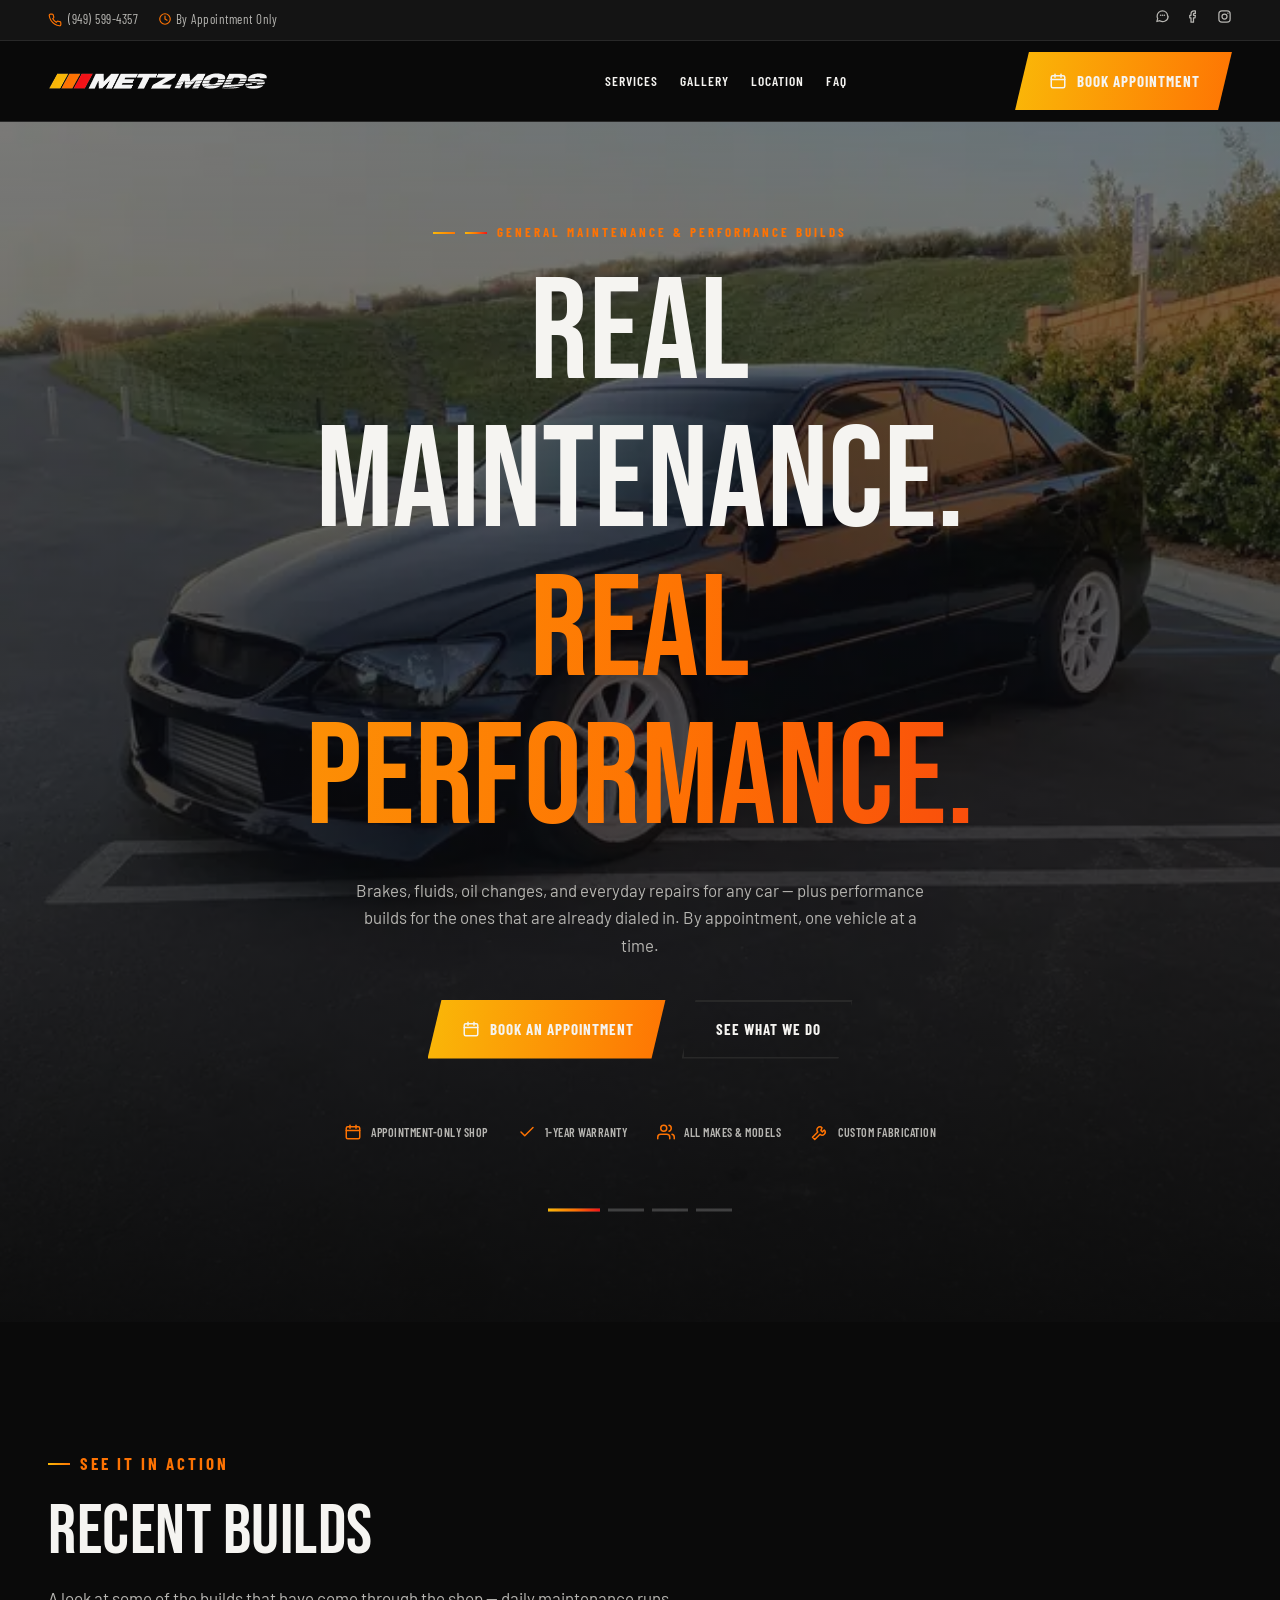
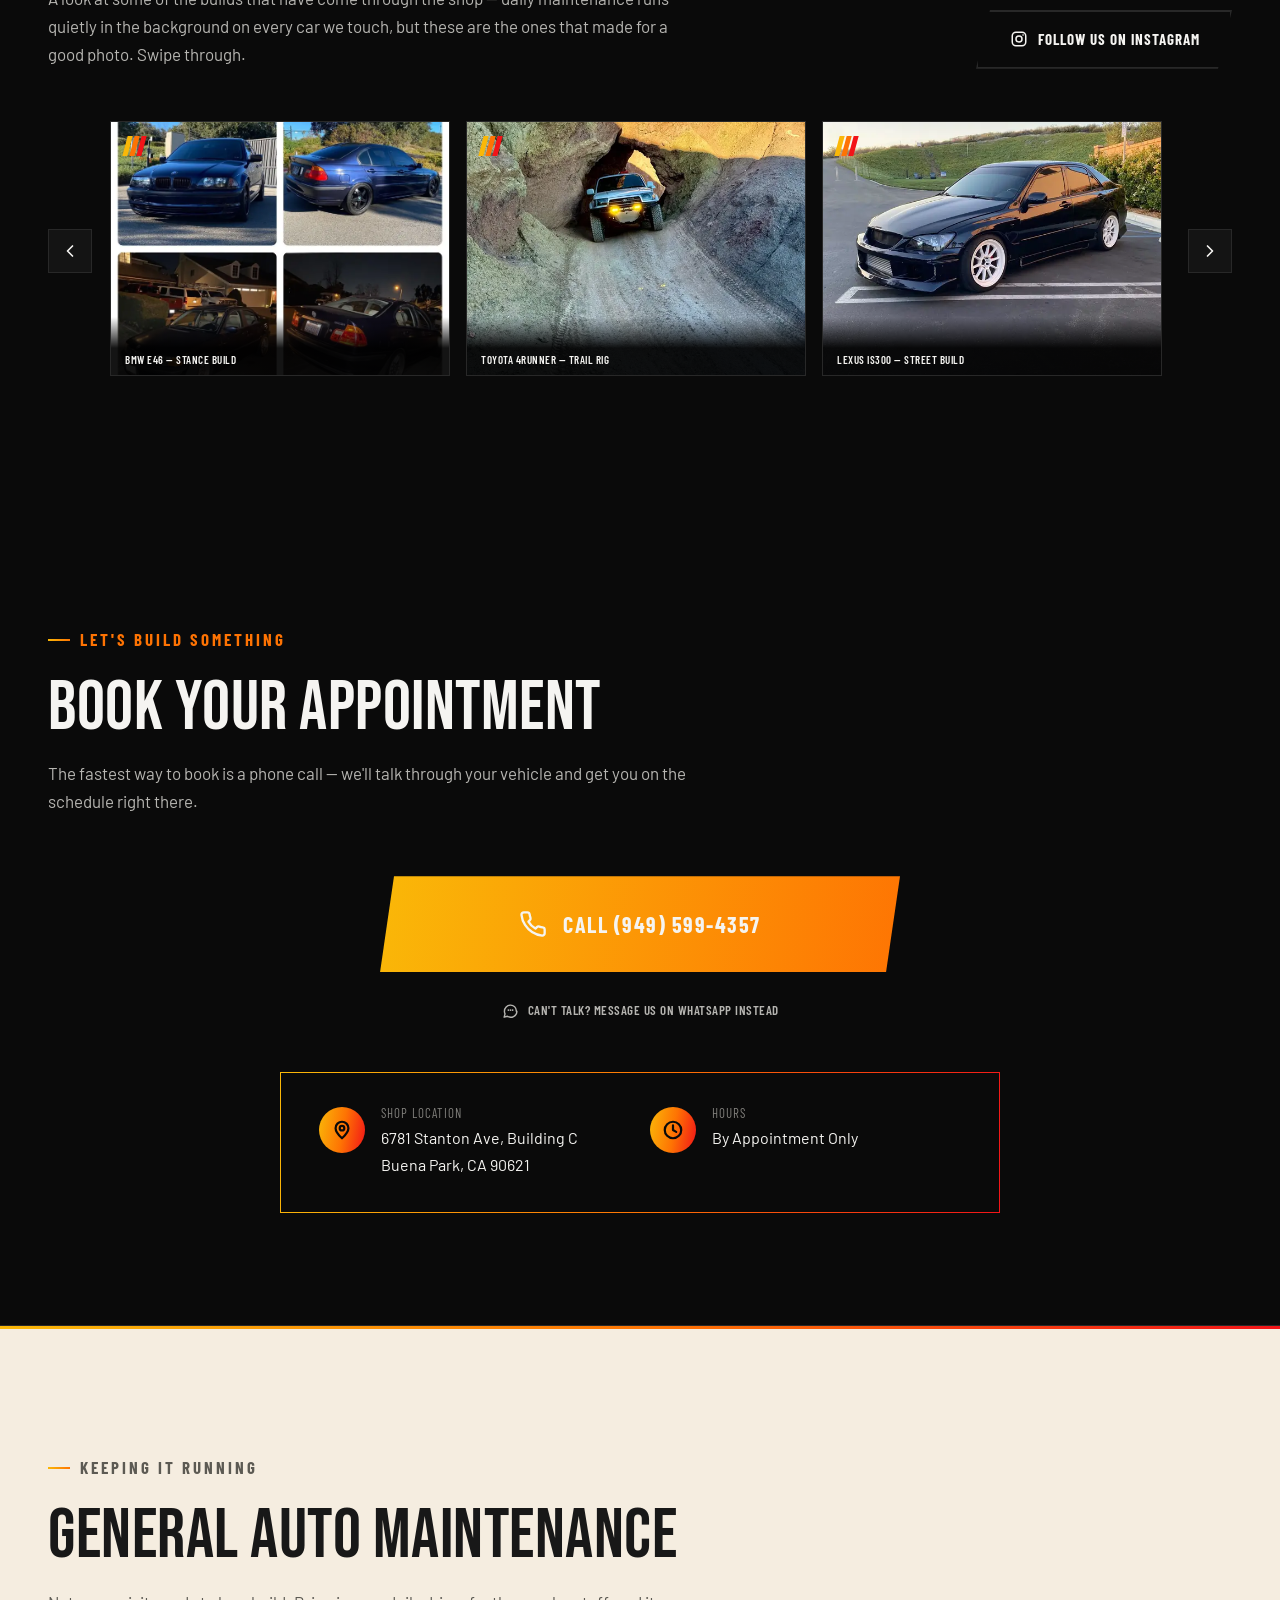
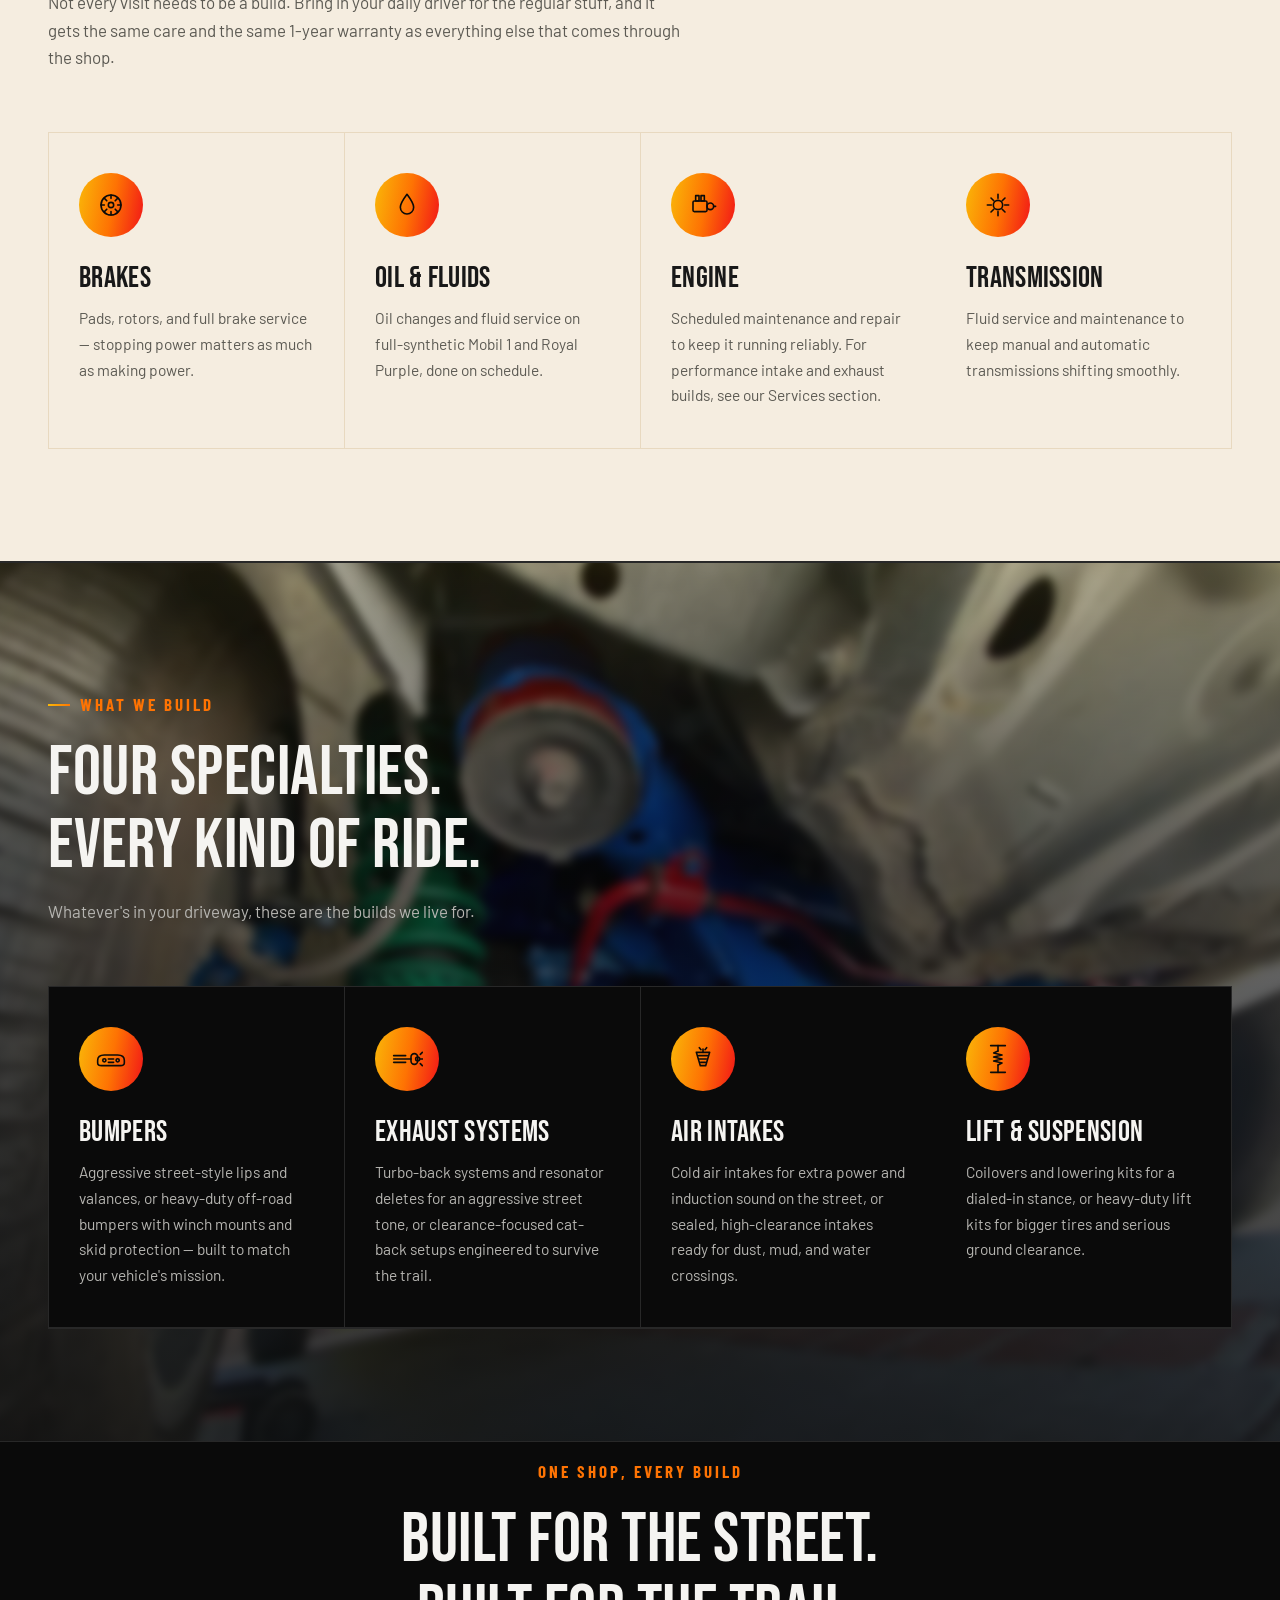
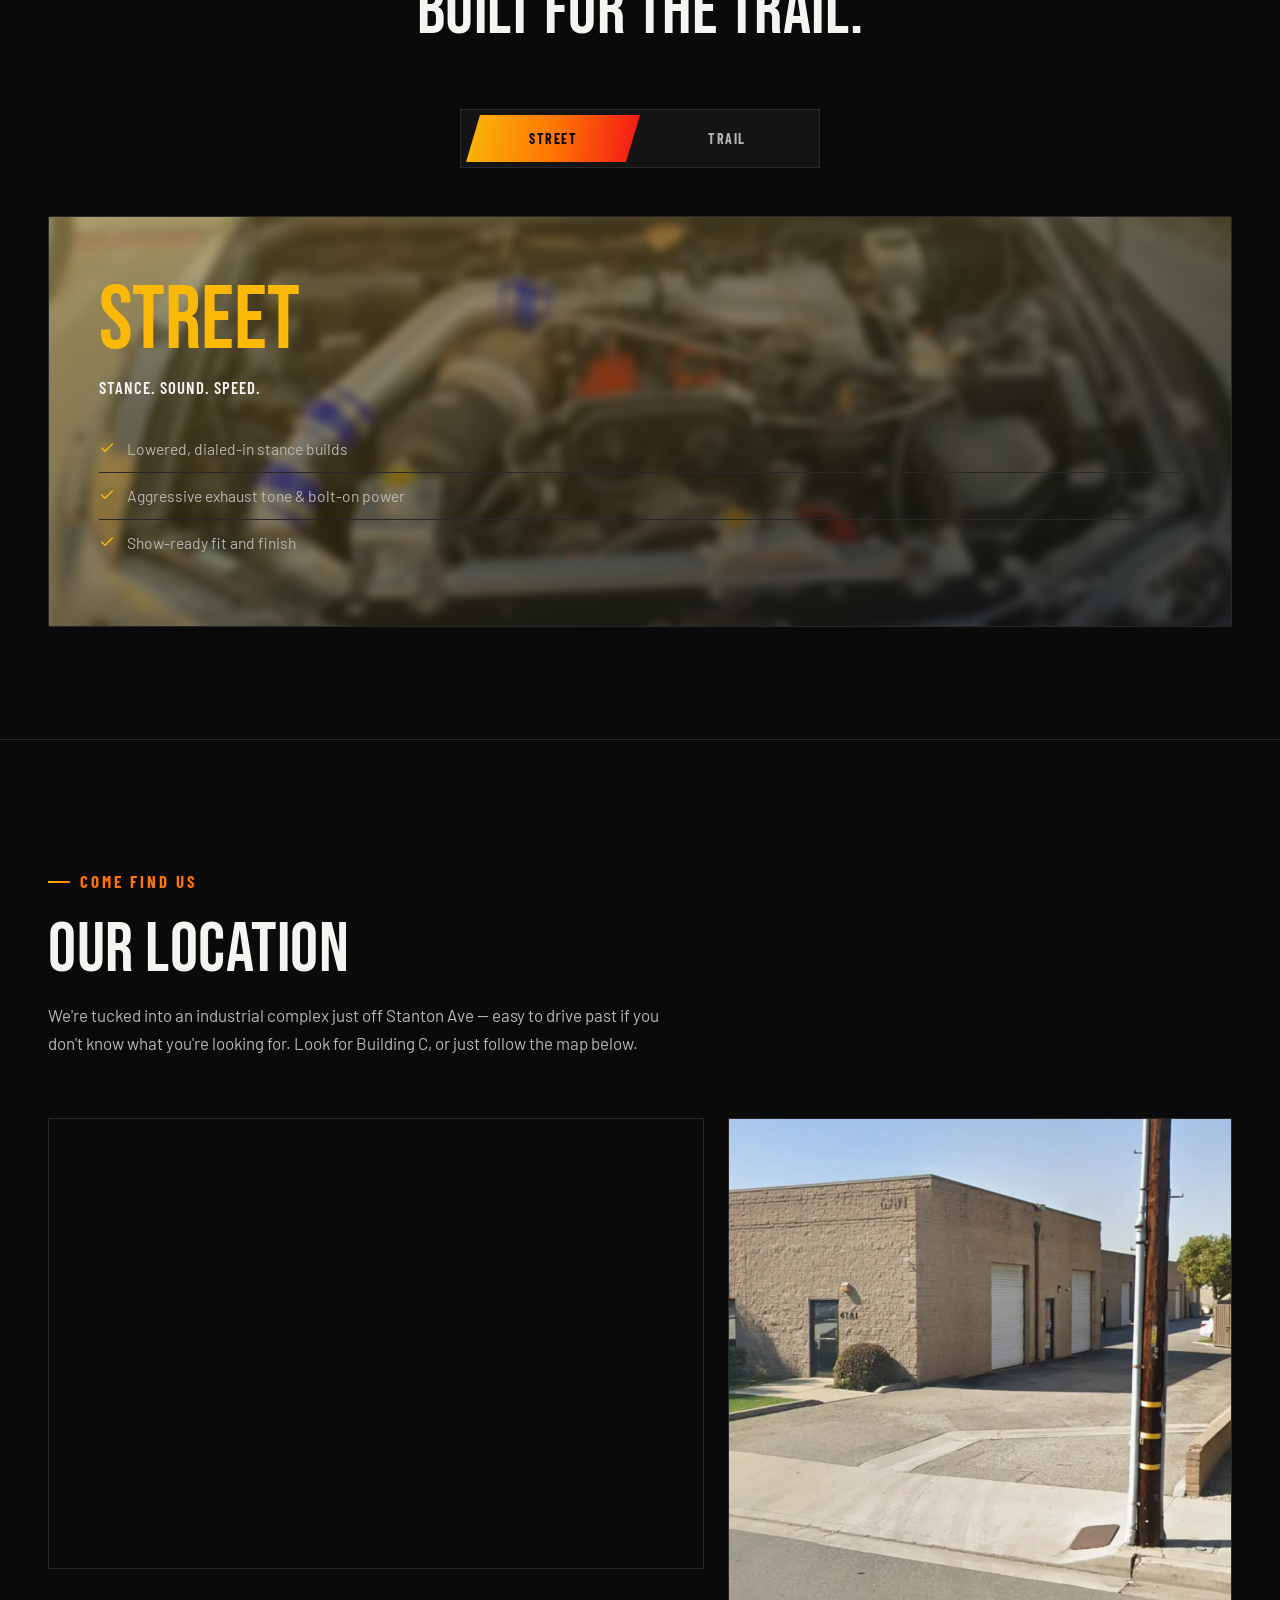
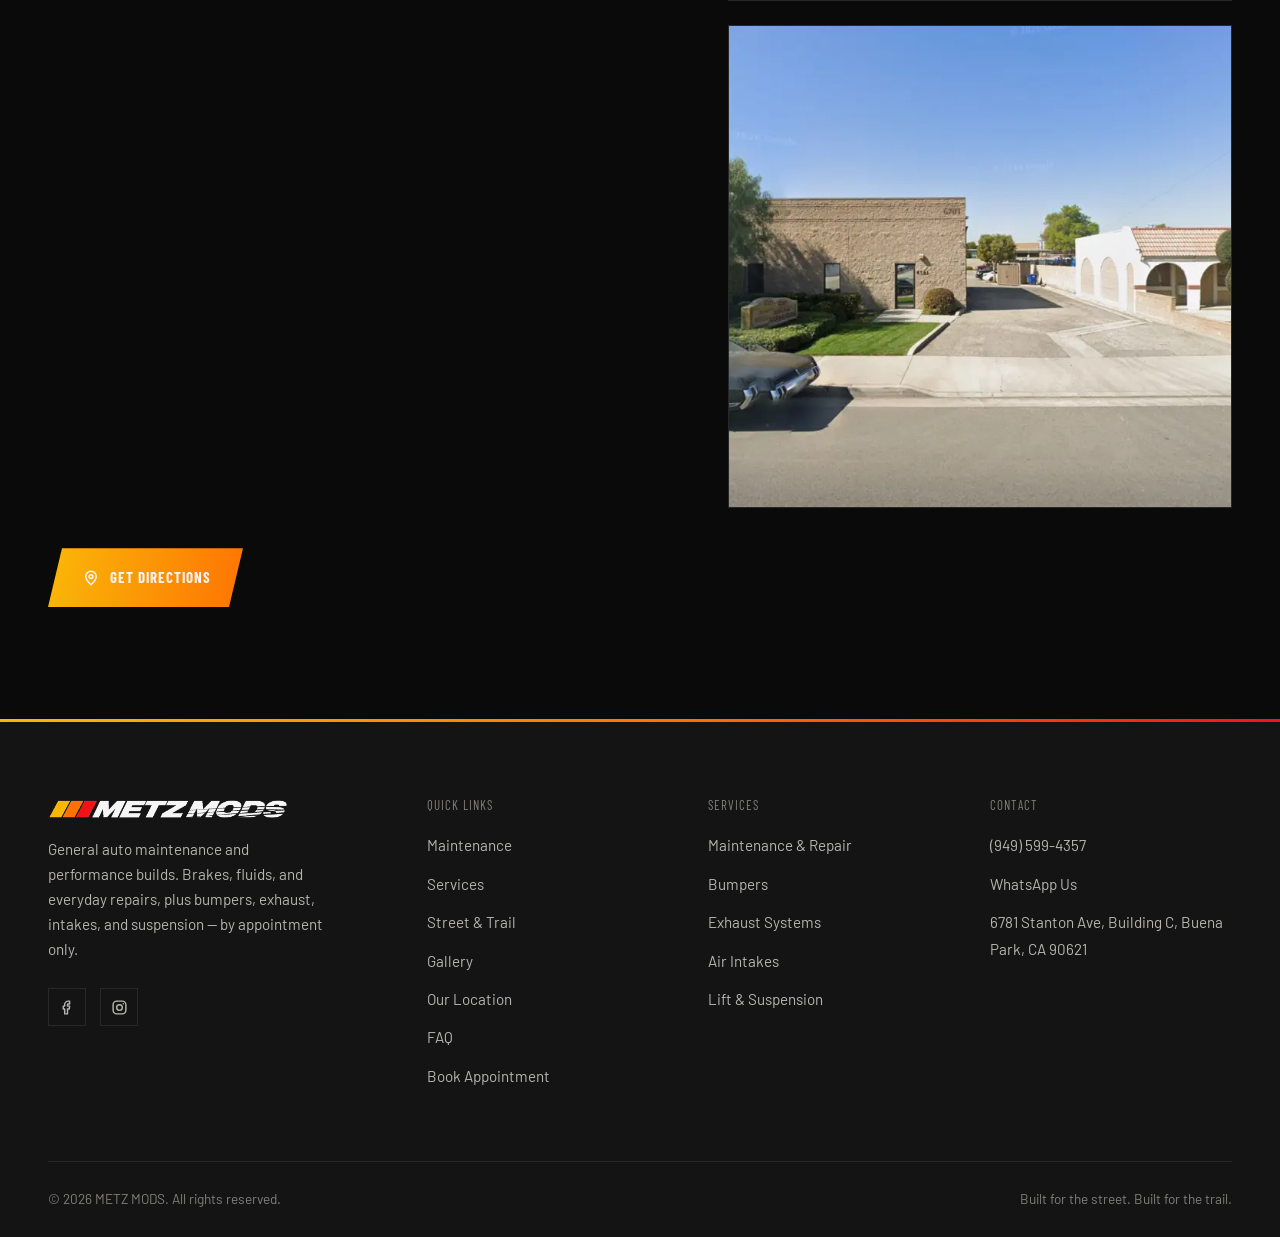
==== commit 3ac51dad: "Add files via upload" ====
--- a/index.html
+++ b/index.html
@@ -31,7 +31,7 @@
 <link rel="preconnect" href="https://fonts.googleapis.com">
 <link rel="preconnect" href="https://fonts.gstatic.com" crossorigin>
 <link href="https://fonts.googleapis.com/css2?family=Bebas+Neue&family=Barlow:ital,wght@0,400;0,500;0,600;0,700;1,600&family=Barlow+Condensed:wght@500;600;700&display=swap" rel="stylesheet">
-<link rel="stylesheet" href="styles.css?v=10">
+<link rel="stylesheet" href="styles.css?v=11">
 <script type="application/ld+json">
 {
   "@context": "https://schema.org",
@@ -123,11 +123,8 @@
       <div class="nav-backdrop" id="navBackdrop"></div>
       <div class="nav-links" id="navLinks">
         <button class="nav-toggle close-menu" id="closeMenu" aria-label="Close menu"><svg class="icon"><use href="#i-close"/></svg></button>
-        <a href="/#maintenance" data-nav>Maintenance</a>
-        <a href="/#services" data-nav>Services</a>
-        <a href="/#street-trail" data-nav>Street &amp; Trail</a>
+        <a href="/#maintenance" data-nav>Services</a>
         <a href="/#gallery" data-nav>Gallery</a>
-        <a href="/#contact" data-nav>Contact</a>
         <a href="/location" data-nav>Location</a>
         <a href="/faq" data-nav>FAQ</a>
         <a href="/#contact" class="btn btn-primary" data-nav><svg class="icon"><use href="#i-calendar"/></svg>Book Appointment</a>
@@ -348,7 +345,6 @@
       </div>
       <div class="location-actions reveal">
         <a href="https://www.google.com/maps/dir/?api=1&destination=6781+Stanton+Ave+Buena+Park+CA+90621" target="_blank" rel="noopener" class="btn btn-primary"><svg class="icon"><use href="#i-pin"/></svg>Get Directions</a>
-        <a href="/location" class="btn btn-outline">View Full Location Page</a>
       </div>
     </div>
   </section>
@@ -422,6 +418,6 @@
 
 <div class="float-book" id="floatBook"><a href="tel:+19495994357" class="btn btn-primary"><svg class="icon"><use href="#i-phone"/></svg>Call Now</a></div>
 
-<script src="script.js?v=10" defer></script>
+<script src="script.js?v=11" defer></script>
 </body>
 </html>
--- a/styles.css
+++ b/styles.css
@@ -119,9 +119,9 @@
 .nav-cta{display:flex;align-items:center;gap:18px;flex-shrink:0;}
 .nav-toggle{display:none;width:44px;height:44px;align-items:center;justify-content:center;color:var(--white);}
 @media (max-width:900px){
-  .nav-backdrop{position:fixed;top:0;right:0;bottom:0;left:0;background:rgba(0,0,0,.72);opacity:0;pointer-events:none;transition:opacity .35s ease;z-index:98;backdrop-filter:blur(2px);-webkit-backdrop-filter:blur(2px);}
+  .nav-backdrop{position:fixed;top:0;right:0;bottom:0;left:0;background:rgba(0,0,0,.72);opacity:0;pointer-events:none;transition:opacity .35s ease;z-index:101;backdrop-filter:blur(2px);-webkit-backdrop-filter:blur(2px);}
   .nav-backdrop.show{opacity:1;pointer-events:auto;}
-  .nav-links{display:flex;position:fixed;top:0;right:0;bottom:0;width:min(78vw,320px);background:var(--charcoal);flex-direction:column;justify-content:flex-start;align-items:flex-start;gap:18px;padding:28px 24px;overflow-y:auto;-webkit-overflow-scrolling:touch;box-shadow:-20px 0 40px rgba(0,0,0,.4);transform:translateX(100%);visibility:hidden;pointer-events:none;transition:transform .35s ease,visibility 0s linear .35s;border-left:1px solid var(--border);z-index:99;}
+  .nav-links{display:flex;position:fixed;top:0;right:0;bottom:0;width:min(78vw,320px);background:var(--charcoal);flex-direction:column;justify-content:flex-start;align-items:flex-start;gap:18px;padding:28px 24px;overflow-y:auto;-webkit-overflow-scrolling:touch;box-shadow:-20px 0 40px rgba(0,0,0,.4);transform:translateX(100%);visibility:hidden;pointer-events:none;transition:transform .35s ease,visibility 0s linear .35s;border-left:1px solid var(--border);z-index:102;}
   .nav-links.open{transform:translateX(0);visibility:visible;pointer-events:auto;transition:transform .35s ease,visibility 0s linear 0s;}
   .nav-links a:not(.btn){font-size:16px;}
   .nav-links .btn{display:inline-flex;margin-top:8px;}
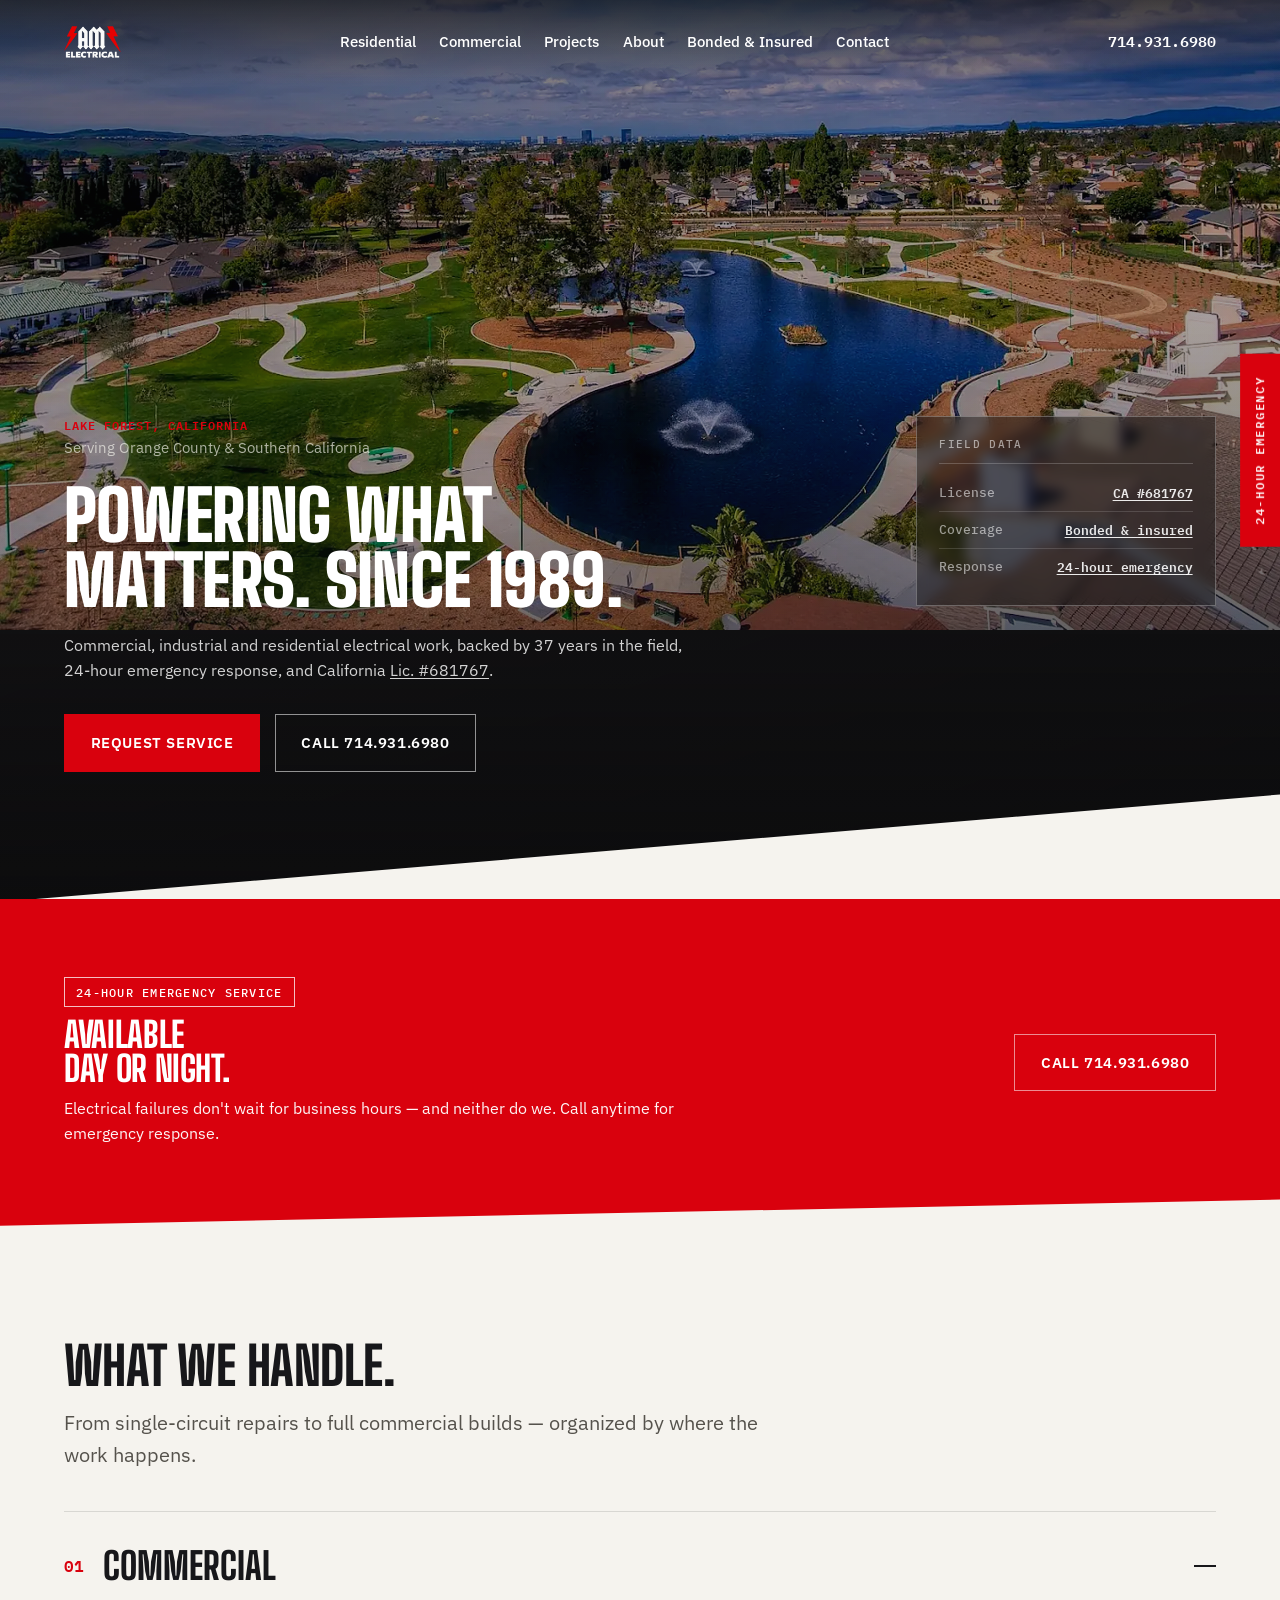
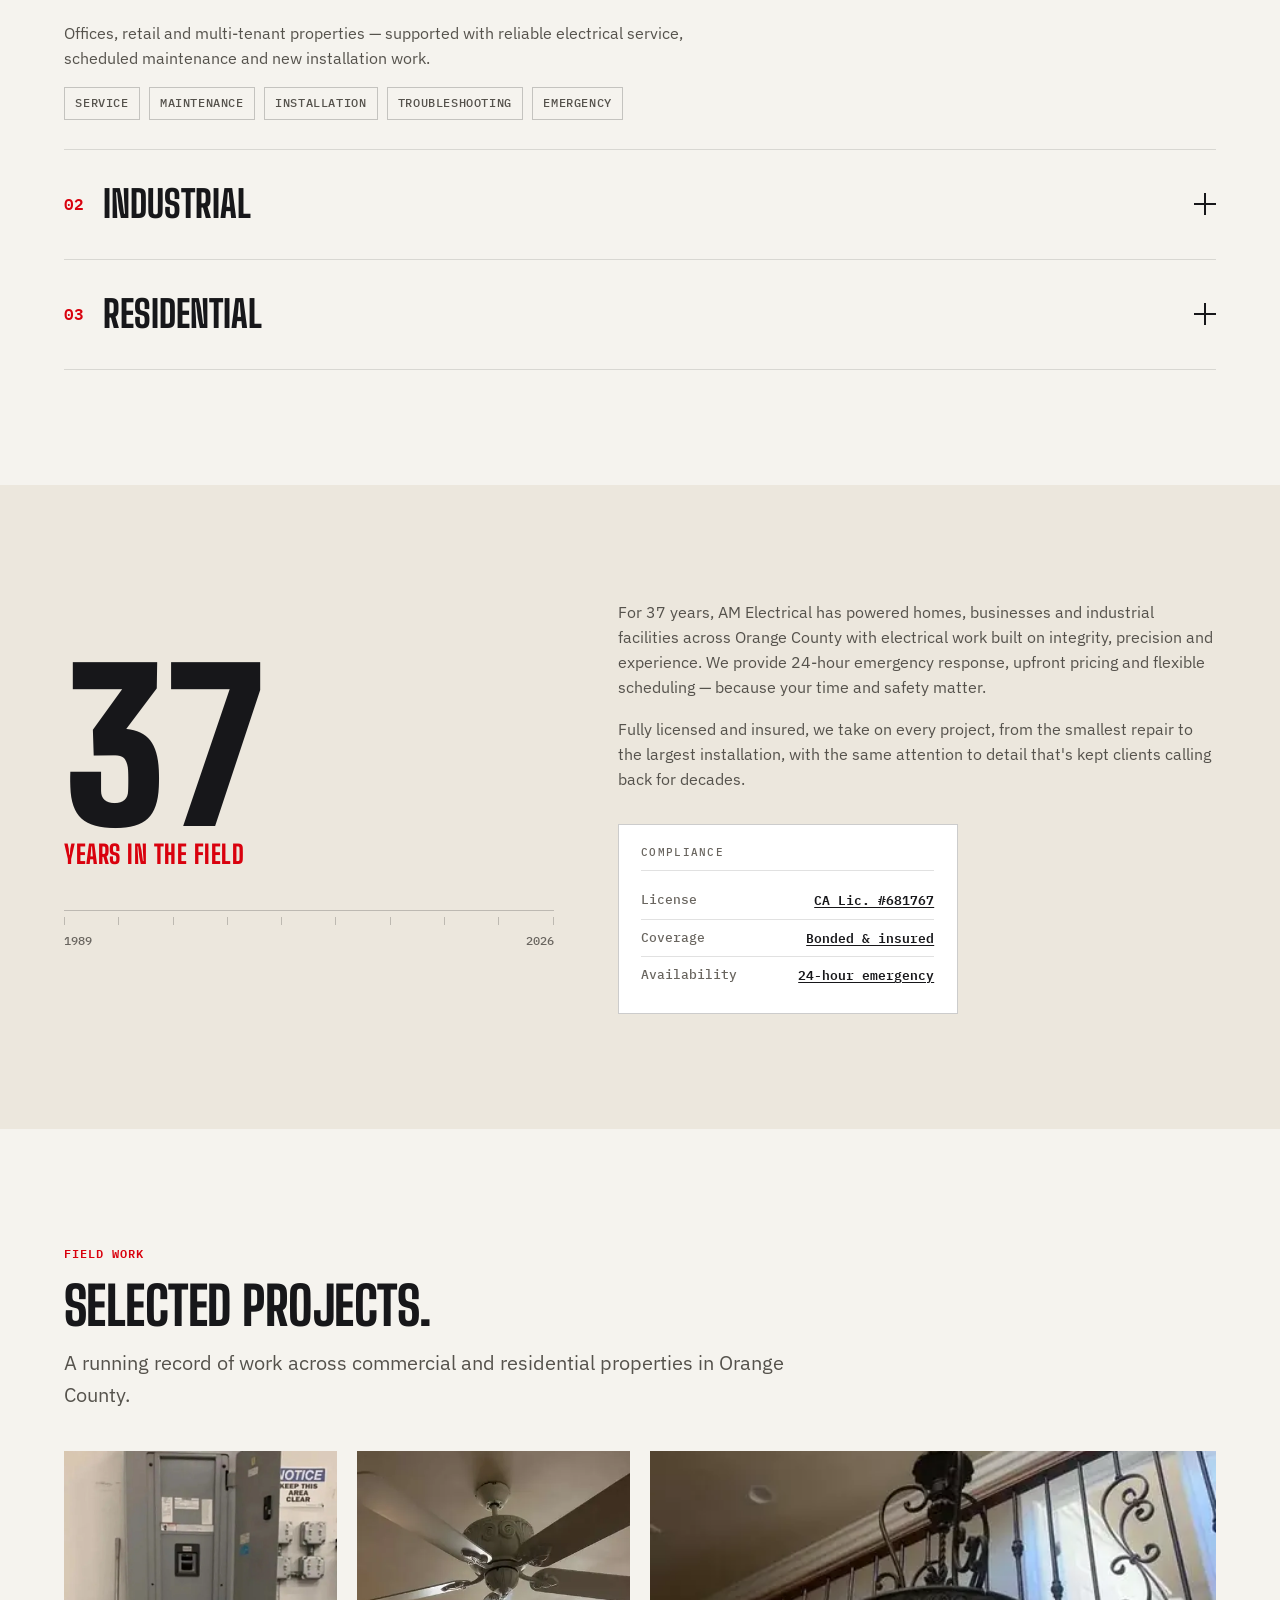
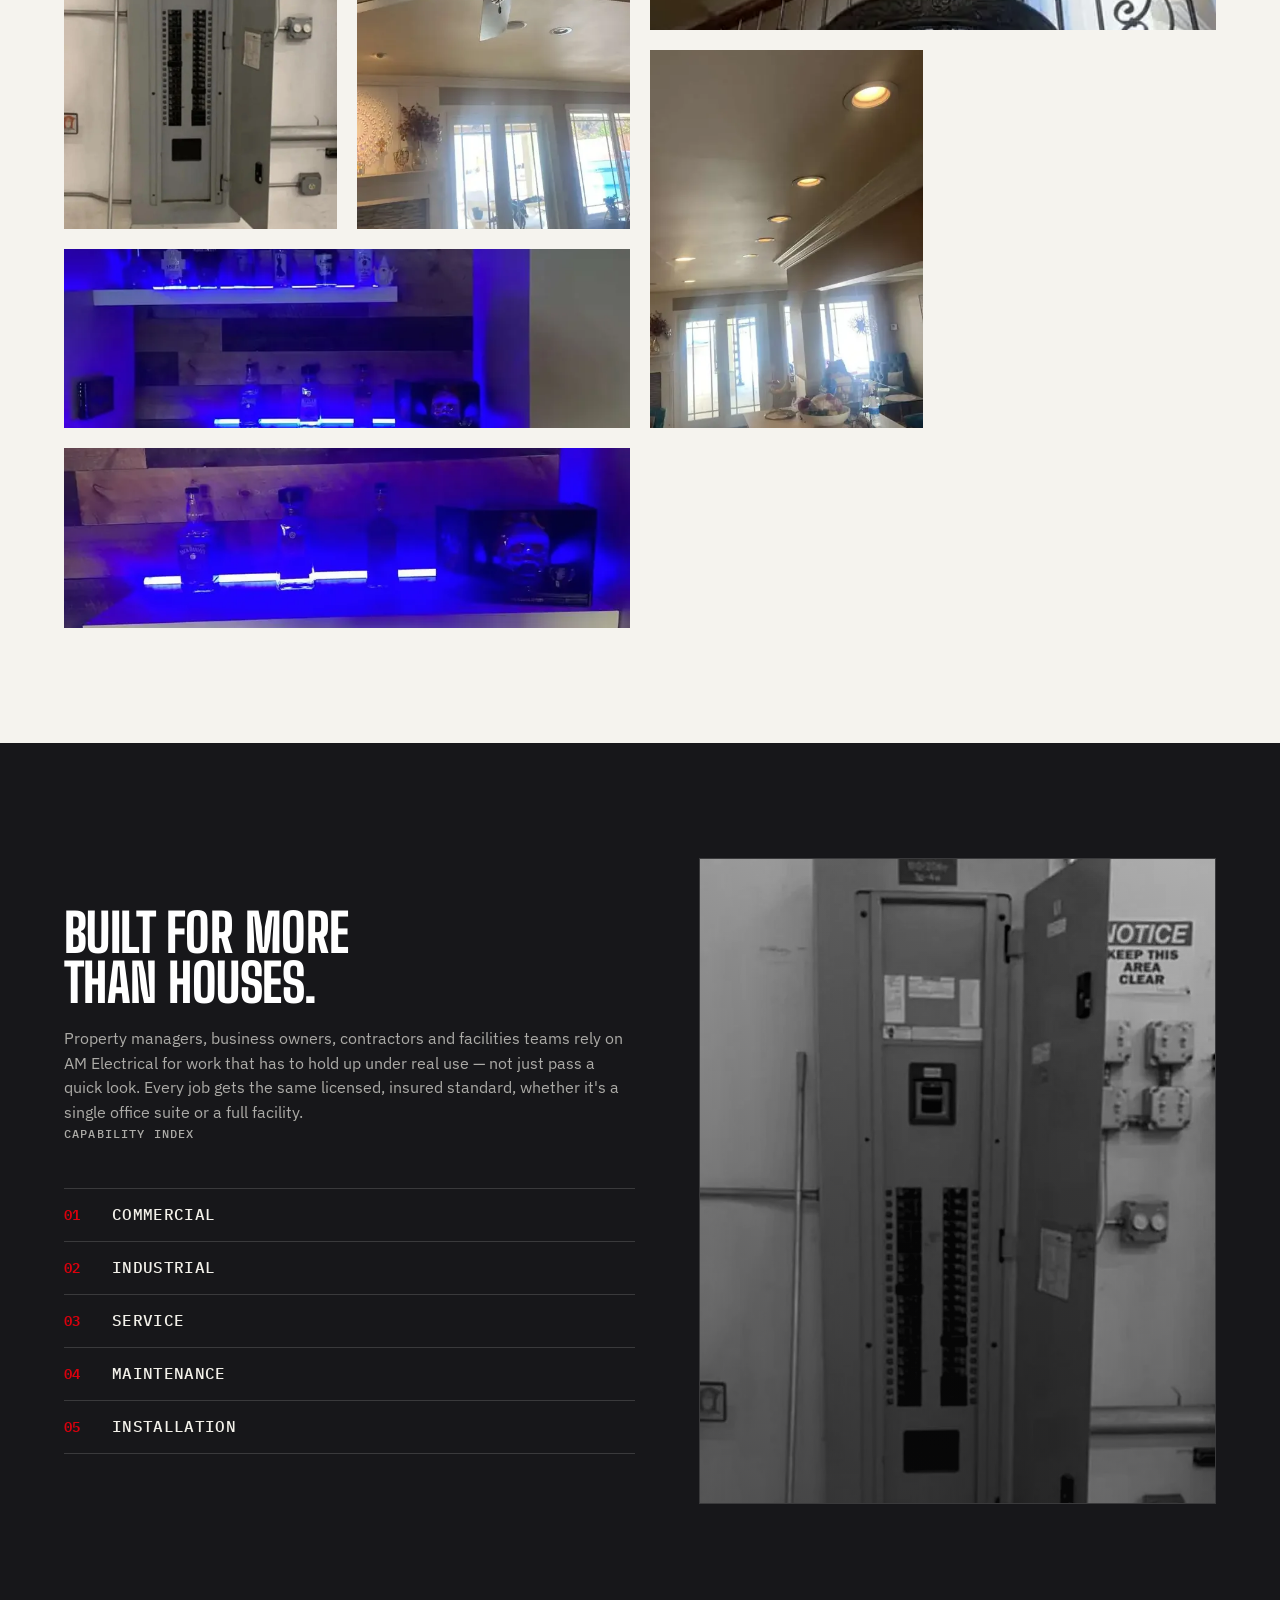
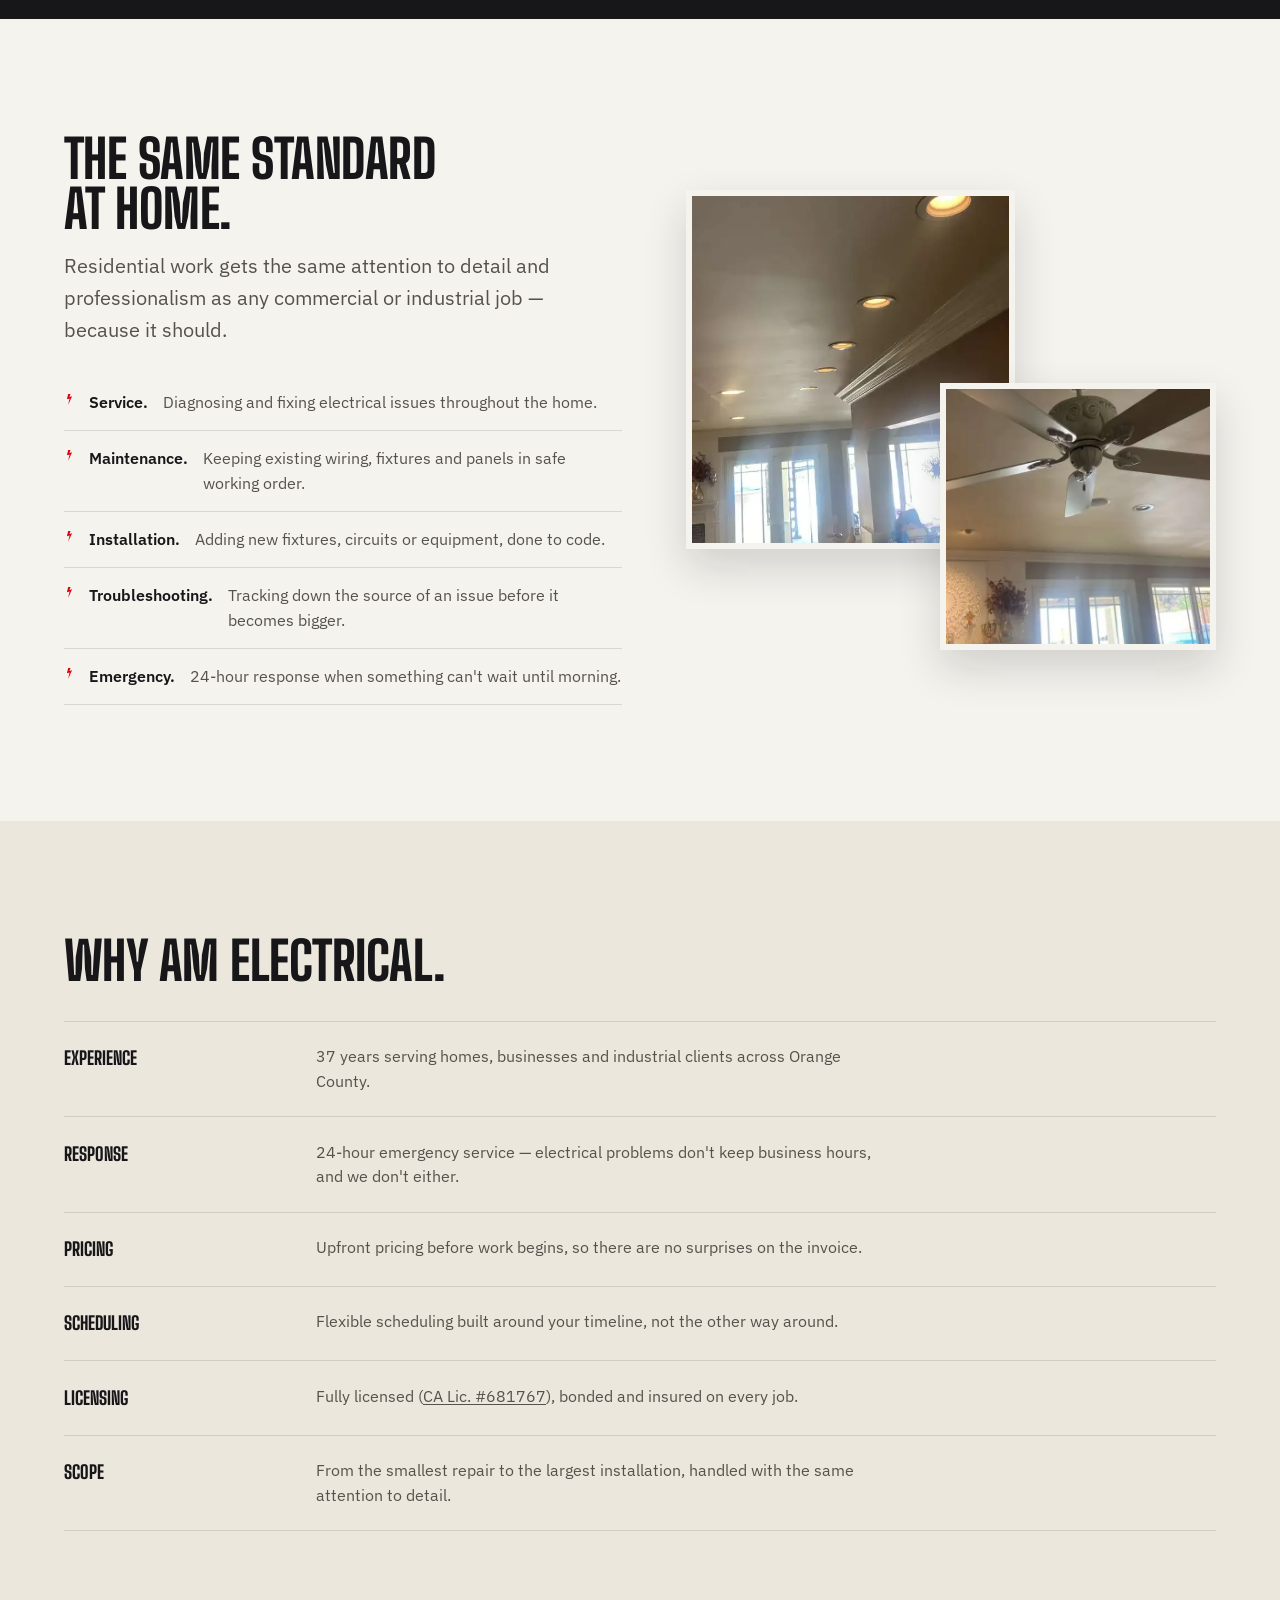
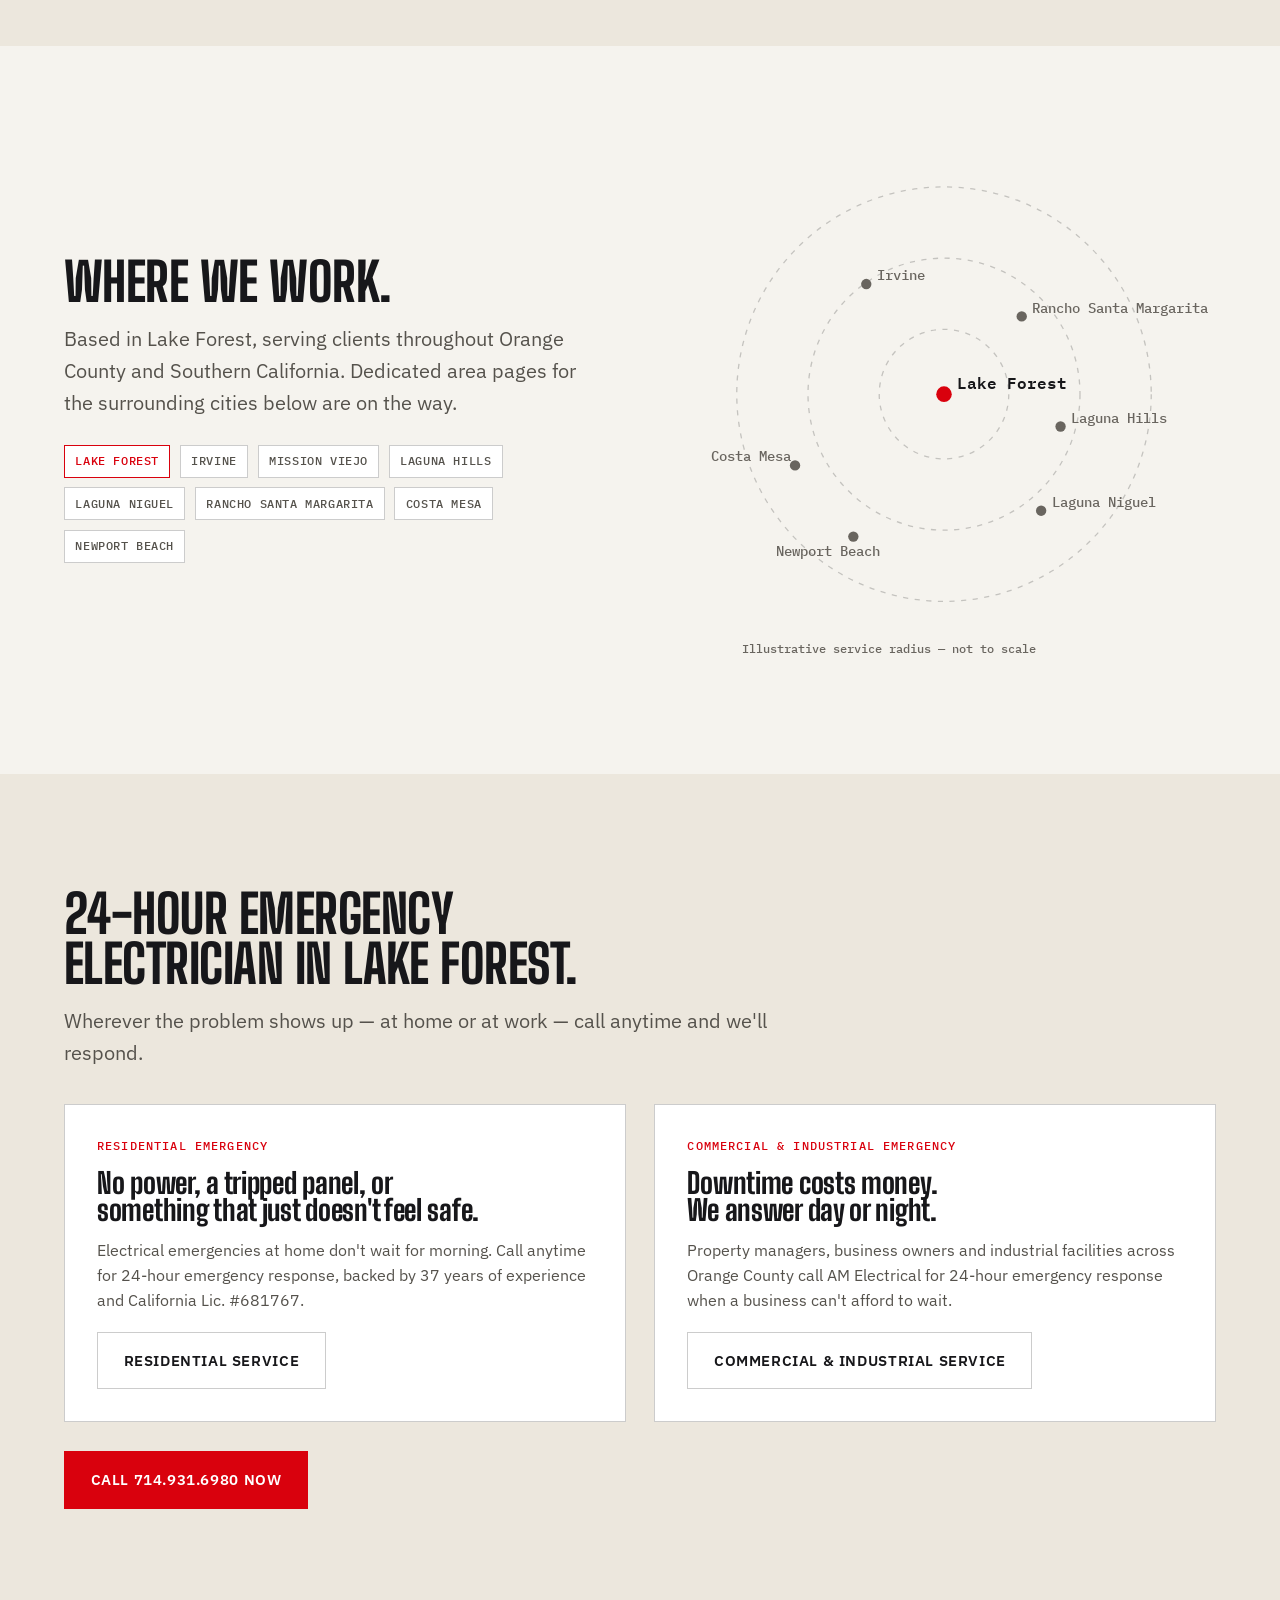
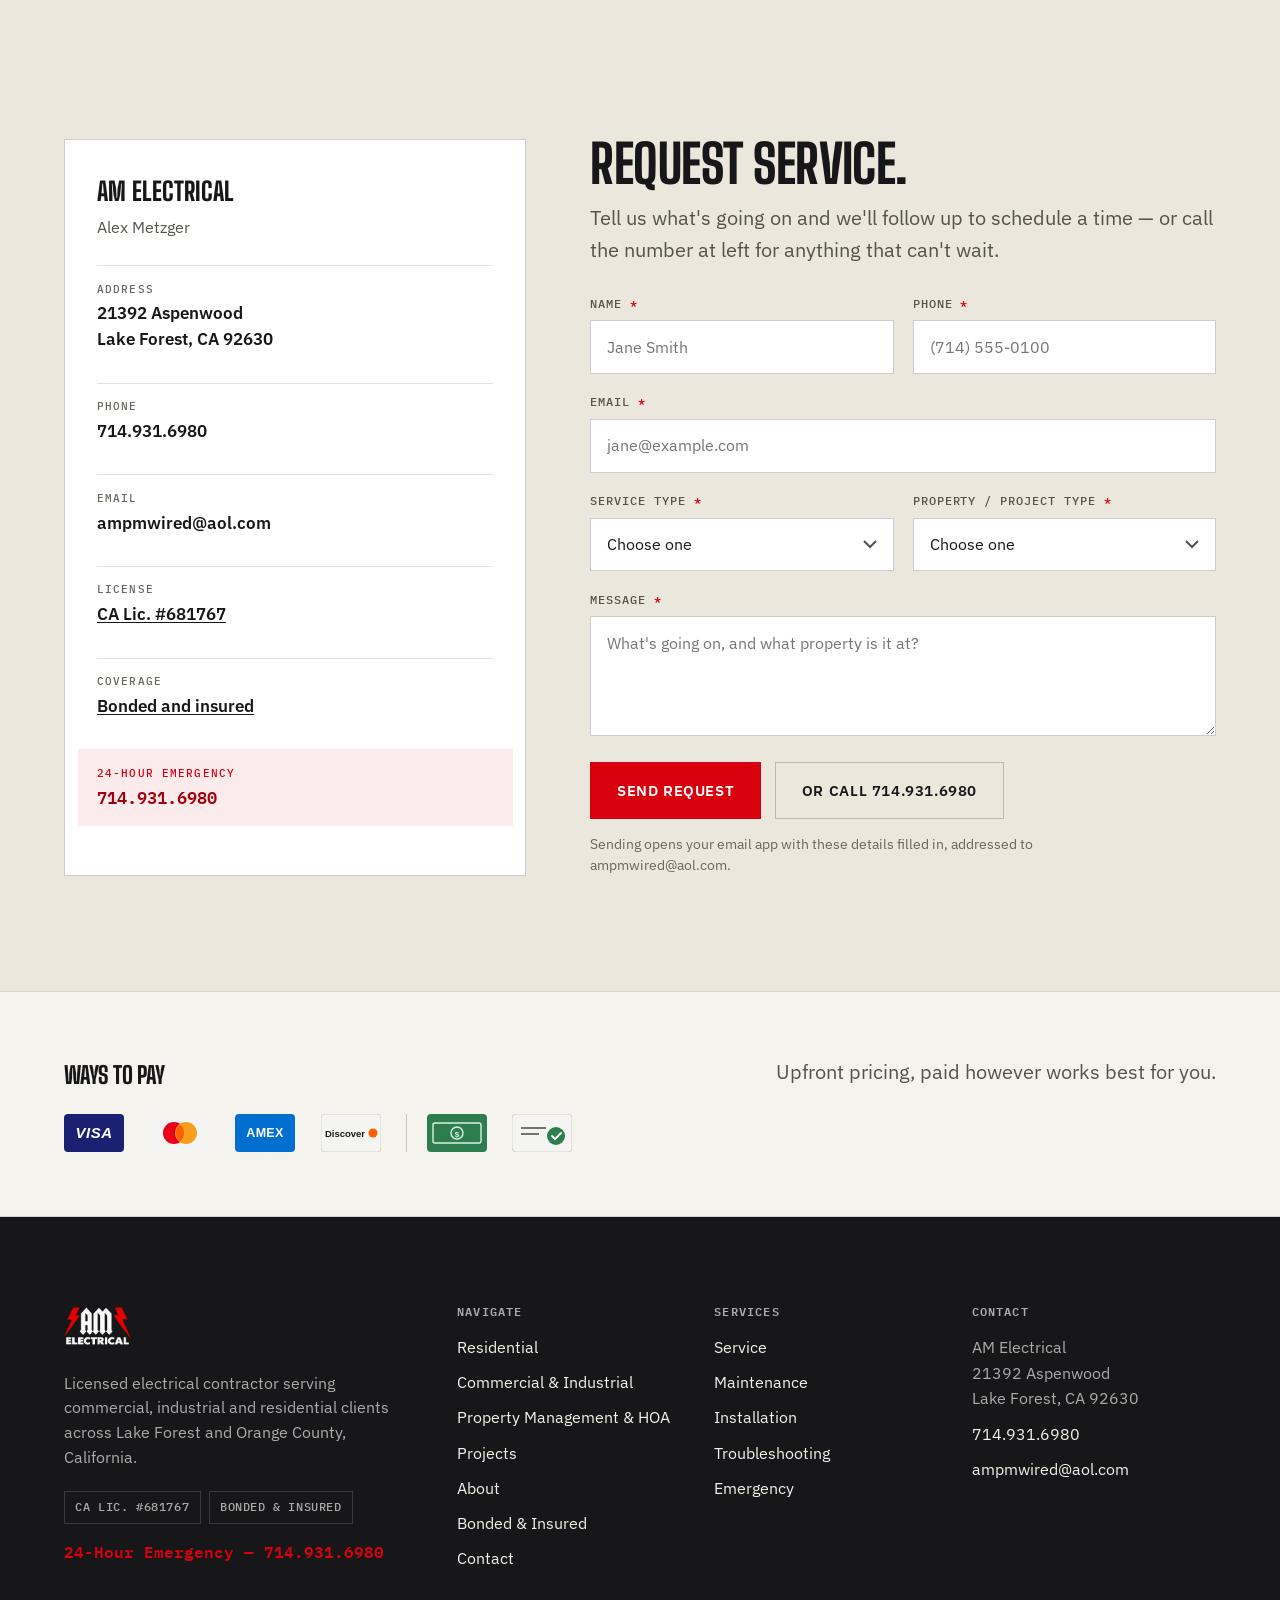
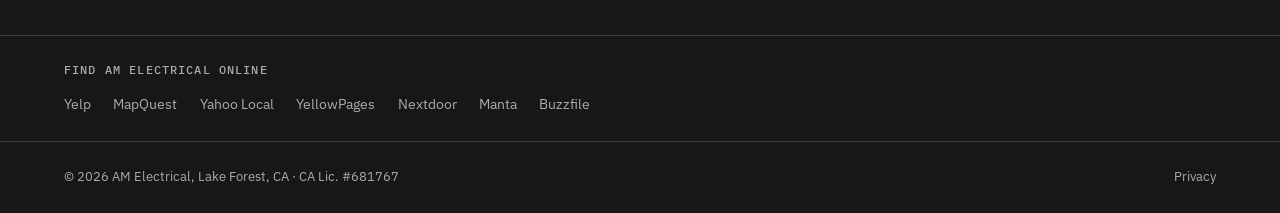
==== commit 5ed59653: "Add files via upload" ====
--- a/index.html
+++ b/index.html
@@ -1,423 +1,703 @@
-<!DOCTYPE html>
+<!doctype html>
 <html lang="en">
 <head>
 <meta charset="UTF-8">
-<meta name="viewport" content="width=device-width, initial-scale=1.0">
-<title>METZ MODS | General Auto Maintenance &amp; Performance Shop</title>
-<meta name="description" content="METZ MODS is a general auto maintenance shop in Buena Park, CA — brakes, fluids, oil changes, and everyday repairs on any car, plus performance builds and off-road mods. By appointment only.">
-<meta name="theme-color" content="#0a0a0a">
-<meta property="og:title" content="METZ MODS | General Auto Maintenance & Performance Shop">
-<meta property="og:description" content="Brakes, fluids, oil changes, and everyday repairs on any car — plus performance builds and off-road mods for tuner cars and trucks. By appointment only in Buena Park, CA.">
+<meta name="viewport" content="width=device-width, initial-scale=1">
+<title>Electrician Lake Forest CA | Commercial, Industrial & Residential | AM Electrical</title>
+<meta name="description" content="AM Electrical is a licensed Lake Forest, CA electrical contractor serving commercial, industrial and residential clients across Orange County. 37 years of experience, 24-hour emergency service, CA Lic. #681767.">
+<link rel="canonical" href="https://www.amelectrical.com/">
+<meta name="robots" content="index, follow">
+<meta name="theme-color" content="#17171A">
+
+<!-- Open Graph -->
 <meta property="og:type" content="website">
-<meta property="og:url" content="https://metzmods.com/">
-<meta property="og:image" content="https://metzmods.com/og-image.png">
+<meta property="og:site_name" content="AM Electrical">
+<meta property="og:title" content="Electrician Lake Forest CA | Commercial, Industrial & Residential | AM Electrical">
+<meta property="og:description" content="Licensed electrical contractor in Lake Forest, CA. Commercial, industrial and residential service, maintenance and installation. 37 years experience, 24-hour emergency response, CA Lic. #681767.">
+<meta property="og:url" content="https://www.amelectrical.com/">
+<meta property="og:image" content="https://www.amelectrical.com/og-image.jpg">
 <meta property="og:image:width" content="1200">
 <meta property="og:image:height" content="630">
-<meta property="og:image:alt" content="METZ MODS logo">
-<meta property="og:site_name" content="METZ MODS">
+<meta property="og:locale" content="en_US">
+
+<!-- Twitter -->
 <meta name="twitter:card" content="summary_large_image">
-<meta name="twitter:title" content="METZ MODS | General Auto Maintenance & Performance Shop">
-<meta name="twitter:description" content="Brakes, fluids, oil changes, and everyday repairs on any car — plus performance builds and off-road mods. By appointment only in Buena Park, CA.">
-<meta name="twitter:image" content="https://metzmods.com/og-image.png">
-<link rel="canonical" href="https://metzmods.com/">
-<link rel="icon" type="image/x-icon" href="/favicon.ico">
-<link rel="icon" type="image/png" sizes="48x48" href="/favicon-48x48.png">
-<link rel="icon" type="image/png" sizes="96x96" href="/favicon-96x96.png">
-<link rel="icon" type="image/png" sizes="32x32" href="/favicon-32x32.png">
-<link rel="icon" type="image/png" sizes="16x16" href="/favicon-16x16.png">
-<link rel="apple-touch-icon" sizes="180x180" href="/apple-touch-icon.png">
-<link rel="manifest" href="/site.webmanifest">
-<link rel="preload" as="image" href="/street-lexus.webp" fetchpriority="high">
-<link rel="preconnect" href="https://fonts.googleapis.com">
-<link rel="preconnect" href="https://fonts.gstatic.com" crossorigin>
-<link href="https://fonts.googleapis.com/css2?family=Bebas+Neue&family=Barlow:ital,wght@0,400;0,500;0,600;0,700;1,600&family=Barlow+Condensed:wght@500;600;700&display=swap" rel="stylesheet">
-<link rel="stylesheet" href="styles.css?v=11">
+<meta name="twitter:title" content="Electrician Lake Forest CA | AM Electrical">
+<meta name="twitter:description" content="Commercial, industrial and residential electrical contractor in Lake Forest, CA. 37 years experience. 24-hour emergency service. CA Lic. #681767.">
+<meta name="twitter:image" content="https://www.amelectrical.com/og-image.jpg">
+
+<!-- Icons -->
+<link rel="icon" href="favicon-32.png" sizes="32x32" type="image/png">
+<link rel="icon" href="favicon-16.png" sizes="16x16" type="image/png">
+<link rel="apple-touch-icon" href="apple-touch-icon.png">
+<link rel="manifest" href="manifest.json">
+
+<!-- Performance: preload the assets the first paint needs -->
+<link rel="preload" as="image" href="hero-lakeforest.webp" fetchpriority="high">
+<link rel="preload" as="font" type="font/woff2" href="big-shoulders-900.woff2" crossorigin>
+<link rel="preload" as="font" type="font/woff2" href="plex-sans-400.woff2" crossorigin>
+
+<link rel="stylesheet" href="styles.css">
+
 <script type="application/ld+json">
 {
   "@context": "https://schema.org",
-  "@type": "AutoRepair",
-  "name": "METZ MODS",
-  "image": "https://metzmods.com/og-image.png",
-  "url": "https://metzmods.com/",
-  "telephone": "+1-949-599-4357",
-  "priceRange": "$$",
+  "@type": "Electrician",
+  "name": "AM Electrical",
+  "image": "https://www.amelectrical.com/og-image.jpg",
+  "url": "https://www.amelectrical.com/",
+  "telephone": "+17149316980",
+  "email": "ampmwired@aol.com",
+  "founder": { "@type": "Person", "name": "Alex Metzger" },
   "address": {
     "@type": "PostalAddress",
-    "streetAddress": "6781 Stanton Ave, Building C",
-    "addressLocality": "Buena Park",
+    "streetAddress": "21392 Aspenwood",
+    "addressLocality": "Lake Forest",
     "addressRegion": "CA",
-    "postalCode": "90621",
+    "postalCode": "92630",
     "addressCountry": "US"
   },
-  "sameAs": [
-    "https://www.facebook.com/share/19eWcg6y8T/",
-    "https://www.instagram.com/metzmods"
+  "areaServed": [
+    { "@type": "City", "name": "Lake Forest" },
+    { "@type": "AdministrativeArea", "name": "Orange County, CA" }
   ],
-  "description": "General auto maintenance and performance shop in Buena Park, CA. Brakes, fluids, oil changes, and everyday repairs on any car, plus bumpers, exhaust, intakes, and suspension builds for tuner cars and off-road rigs. By appointment only.",
-  "areaServed": "Buena Park, CA",
-  "hasOfferCatalog": {
-    "@type": "OfferCatalog",
-    "name": "Services",
-    "itemListElement": [
-      { "@type": "Offer", "itemOffered": { "@type": "Service", "name": "Brake Service" } },
-      { "@type": "Offer", "itemOffered": { "@type": "Service", "name": "Oil & Fluid Service" } },
-      { "@type": "Offer", "itemOffered": { "@type": "Service", "name": "Engine Maintenance" } },
-      { "@type": "Offer", "itemOffered": { "@type": "Service", "name": "Transmission Maintenance" } },
-      { "@type": "Offer", "itemOffered": { "@type": "Service", "name": "Bumpers" } },
-      { "@type": "Offer", "itemOffered": { "@type": "Service", "name": "Exhaust Systems" } },
-      { "@type": "Offer", "itemOffered": { "@type": "Service", "name": "Air Intakes" } },
-      { "@type": "Offer", "itemOffered": { "@type": "Service", "name": "Lift & Suspension" } }
-    ]
-  }
+  "description": "Licensed electrical contractor serving commercial, industrial and residential clients throughout Lake Forest and Orange County, California. 37 years of experience and 24-hour emergency service.",
+  "hasCredential": {
+    "@type": "EducationalOccupationalCredential",
+    "credentialCategory": "license",
+    "identifier": "681767",
+    "recognizedBy": { "@type": "Organization", "name": "California State License Board" }
+  },
+  "makesOffer": [
+    { "@type": "Offer", "itemOffered": { "@type": "Service", "name": "Commercial Electrical Service" } },
+    { "@type": "Offer", "itemOffered": { "@type": "Service", "name": "Industrial Electrical Service" } },
+    { "@type": "Offer", "itemOffered": { "@type": "Service", "name": "Residential Electrical Service" } },
+    { "@type": "Offer", "itemOffered": { "@type": "Service", "name": "24-Hour Emergency Electrical Service" } }
+  ]
 }
 </script>
 </head>
 <body>
-<a href="#main" class="skip-link">Skip to content</a>
-
-<!-- Hidden SVG icon library -->
-<svg style="display:none" aria-hidden="true">
-<symbol id="i-phone" viewBox="0 0 24 24"><path d="M22 16.92v3a2 2 0 0 1-2.18 2 19.79 19.79 0 0 1-8.63-3.07 19.5 19.5 0 0 1-6-6 19.79 19.79 0 0 1-3.07-8.67A2 2 0 0 1 4.11 2h3a2 2 0 0 1 2 1.72c.13.96.36 1.9.7 2.81a2 2 0 0 1-.45 2.11L8.09 9.91a16 16 0 0 0 6 6l1.27-1.27a2 2 0 0 1 2.11-.45c.91.34 1.85.57 2.81.7A2 2 0 0 1 22 16.92z"/></symbol>
-<symbol id="i-mail" viewBox="0 0 24 24"><rect x="3" y="5" width="18" height="14" rx="2"/><path d="M3 7l9 6 9-6"/></symbol>
-<symbol id="i-pin" viewBox="0 0 24 24"><path d="M12 21s-7-6.5-7-11a7 7 0 0 1 14 0c0 4.5-7 11-7 11z"/><circle cx="12" cy="10" r="2.5"/></symbol>
-<symbol id="i-clock" viewBox="0 0 24 24"><circle cx="12" cy="12" r="9"/><path d="M12 7v5l3.5 2"/></symbol>
-<symbol id="i-check" viewBox="0 0 24 24"><path d="M20 6L9 17l-5-5"/></symbol>
-<symbol id="i-chevron" viewBox="0 0 24 24"><path d="M6 9l6 6 6-6"/></symbol>
-<symbol id="i-arrow" viewBox="0 0 24 24"><path d="M5 12h14M13 6l6 6-6 6"/></symbol>
-<symbol id="i-menu" viewBox="0 0 24 24"><path d="M3 6h18M3 12h18M3 18h18"/></symbol>
-<symbol id="i-close" viewBox="0 0 24 24"><path d="M18 6L6 18M6 6l12 12"/></symbol>
-<symbol id="i-calendar" viewBox="0 0 24 24"><rect x="3" y="5" width="18" height="16" rx="2"/><path d="M3 10h18M8 3v4M16 3v4"/></symbol>
-<symbol id="i-wrench" viewBox="0 0 24 24"><path d="M14.7 6.3a4 4 0 1 0-5.66 5.66L2 19l3 3 7.04-7.04a4 4 0 0 0 5.66-5.66l-2.5 2.5-2-2z"/></symbol>
-<symbol id="i-shield" viewBox="0 0 24 24"><path d="M12 3l8 3v6c0 5-3.5 8.5-8 9-4.5-.5-8-4-8-9V6z"/></symbol>
-<symbol id="i-tag" viewBox="0 0 24 24"><path d="M20.6 12.6L12.6 20.6a2 2 0 0 1-2.83 0l-8-8V3h9.4l8.4 8.4a2 2 0 0 1 0 2.83z"/><circle cx="7.5" cy="7.5" r="1.2"/></symbol>
-<symbol id="i-users" viewBox="0 0 24 24"><path d="M17 21v-2a4 4 0 0 0-4-4H5a4 4 0 0 0-4 4v2"/><circle cx="9" cy="7" r="4"/><path d="M23 21v-2a4 4 0 0 0-3-3.87M16 3.13a4 4 0 0 1 0 7.75"/></symbol>
-<symbol id="i-car" viewBox="0 0 24 24"><path d="M5 17h14M5 17a2 2 0 1 1-4 0M5 17V9l2-4h10l2 4v8M19 17a2 2 0 1 0 4 0M1 13h22"/></symbol>
-<symbol id="i-truck" viewBox="0 0 24 24"><path d="M3 17V7a1 1 0 0 1 1-1h9v11M3 17a2 2 0 1 0 4 0M3 17h4m6 0a2 2 0 1 0 4 0m-4 0h4m0 0h3v-5l-3-4h-3v9"/></symbol>
-<symbol id="i-whatsapp" viewBox="0 0 24 24"><path d="M21 11.5a8.38 8.38 0 0 1-4.7 7.6 8.5 8.5 0 0 1-8.6-.4L3 20l1.3-4.7a8.38 8.38 0 0 1-.9-3.8 8.5 8.5 0 0 1 8.5-8.5h.3a8.48 8.48 0 0 1 8 8v.5z"/><path d="M9 10h.01M12 10h.01M15 10h.01" stroke-width="2.5"/></symbol>
-<symbol id="i-instagram" viewBox="0 0 24 24"><rect x="3" y="3" width="18" height="18" rx="5"/><circle cx="12" cy="12" r="4"/><circle cx="17.4" cy="6.6" r="1.1" fill="currentColor" stroke="none"/></symbol>
-<symbol id="i-facebook" viewBox="0 0 24 24"><path d="M15 3h-2a5 5 0 0 0-5 5v2H6v4h2v7h4v-7h2.5l.5-4H12V8a1 1 0 0 1 1-1h2z"/></symbol>
-</svg>
-
-<!-- ============ UTILITY BAR ============ -->
-<div class="utility-bar">
-  <div class="container">
-    <div class="utility-left">
-      <a href="tel:+19495994357"><svg class="icon"><use href="#i-phone"/></svg>(949) 599-4357</a>
-      <span><svg class="icon" style="color:var(--orange);vertical-align:-2px;"><use href="#i-clock"/></svg> By Appointment Only</span>
-    </div>
-    <div class="utility-social">
-      <a href="https://wa.me/19495994357" target="_blank" rel="noopener" aria-label="WhatsApp"><svg class="icon"><use href="#i-whatsapp"/></svg></a>
-      <a href="https://www.facebook.com/share/19eWcg6y8T/" target="_blank" rel="noopener" aria-label="Facebook"><svg class="icon"><use href="#i-facebook"/></svg></a>
-      <a href="https://www.instagram.com/metzmods" target="_blank" rel="noopener" aria-label="Instagram"><svg class="icon"><use href="#i-instagram"/></svg></a>
-    </div>
+<a class="skip-link" href="#main">Skip to main content</a>
+
+<!-- ============================= HEADER ============================= -->
+<header class="site-header" id="site-header">
+  <div class="site-header__inner">
+    <a href="index.html#top" class="site-header__logo" aria-label="AM Electrical — home">
+      <img class="logo-light" src="logo-full-white.png" alt="AM Electrical" width="336" height="200">
+      <img class="logo-dark" src="logo-full-black.png" alt="AM Electrical" width="336" height="200">
+    </a>
+
+    <nav class="site-header__nav" aria-label="Primary">
+      <ul id="desktop-nav" style="display:flex;gap:inherit;list-style:none;align-items:center;">
+        <li><a href="residential.html">Residential</a></li>
+        <li><a href="commercial.html">Commercial</a></li>
+        <li><a href="index.html#projects">Projects</a></li>
+        <li><a href="index.html#about">About</a></li>
+        <li><a href="bonded-insured.html">Bonded &amp; Insured</a></li>
+        <li><a href="index.html#contact">Contact</a></li>
+      </ul>
+    </nav>
+
+    <div class="site-header__actions">
+      <a class="header-phone" href="tel:+17149316980">714.931.6980</a>
+      <button class="menu-toggle" aria-expanded="false" aria-controls="mobile-menu" aria-label="Open menu">
+        <span></span><span></span><span></span>
+      </button>
+    </div>
+  </div>
+</header>
+
+<!-- ============================= MOBILE MENU ============================= -->
+<div class="mobile-menu" id="mobile-menu">
+  <nav aria-label="Mobile">
+    <ul class="mobile-menu__nav" id="mobile-nav">
+      <li><a href="residential.html">Residential</a></li>
+      <li><a href="commercial.html">Commercial</a></li>
+      <li><a href="index.html#projects">Projects</a></li>
+      <li><a href="index.html#about">About</a></li>
+      <li><a href="bonded-insured.html">Bonded &amp; Insured</a></li>
+      <li><a href="index.html#contact">Contact</a></li>
+    </ul>
+  </nav>
+  <div class="mobile-menu__foot">
+    <a class="mobile-menu__call" href="tel:+17149316980">
+      714.931.6980 — 24-Hour Emergency
+    </a>
+    <a class="btn btn--primary" href="index.html#contact">Request service</a>
   </div>
 </div>
 
-<!-- ============ HEADER ============ -->
-<header id="site-header">
-  <div class="container">
-    <nav aria-label="Main navigation">
-      <a href="/" class="brand" aria-label="Metz Mods home, scroll to top">
-        <img src="metz-logo.webp" alt="Metz Mods" class="brand-logo">
+<!-- ============================= PERSISTENT EMERGENCY ACCESS ============================= -->
+<a class="edge-tab" href="tel:+17149316980" aria-label="Call now for 24-hour emergency service">
+  24-Hour Emergency
+</a>
+
+<div class="mobile-emergency-bar" id="mobile-emergency-bar">
+  <a href="tel:+17149316980" style="display:flex;align-items:center;gap:0.6rem;color:inherit;">
+    Call 24/7 — 714.931.6980
+  </a>
+</div>
+
+<main id="main">
+  <!-- ============================= HERO ============================= -->
+  <section class="hero" id="top">
+    <div class="hero__media">
+      <picture>
+        <source media="(max-width: 640px)" srcset="hero-lakeforest-mobile.webp">
+        <img src="hero-lakeforest.webp" alt="Aerial view of a park, lake and fountain in Lake Forest, California, surrounded by neighborhoods in the community AM Electrical serves" width="1920" height="1080" fetchpriority="high">
+      </picture>
+    </div>
+    <div class="hero__duotone" aria-hidden="true"></div>
+    <div class="hero__scrim" aria-hidden="true"></div>
+    <div class="hero__mask" aria-hidden="true"></div>
+
+    <div class="hero__content">
+      <div class="wrap">
+        <div class="hero__grid">
+          <div class="hero__headline">
+            <p class="eyebrow eyebrow--dark" style="margin-bottom:1.4rem;">
+              <span class="eyebrow__top">Lake Forest, California</span>
+              <span class="eyebrow__bottom">Serving Orange County &amp; Southern California</span>
+            </p>
+            <h1 class="h-display">Powering what<br>matters. Since 1989.</h1>
+            <p class="hero__lede">
+              Commercial, industrial and residential electrical work, backed by 37 years in the field,
+              24-hour emergency response, and California <a href="https://www.cslb.ca.gov/681767" target="_blank" rel="noopener" style="text-decoration:underline; text-underline-offset:2px;">Lic. #681767</a>.
+            </p>
+            <div class="hero__ctas btn-row">
+              <a class="btn btn--primary" href="#contact">Request service</a>
+              <a class="btn btn--ghost-light" href="tel:+17149316980">Call 714.931.6980</a>
+            </div>
+          </div>
+
+          <dl class="nameplate">
+            <div class="nameplate__head">Field data</div>
+            <div class="nameplate__row"><dt>License</dt><dd><a href="https://www.cslb.ca.gov/681767" target="_blank" rel="noopener">CA #681767</a></dd></div>
+            <div class="nameplate__row"><dt>Coverage</dt><dd><a href="bonded-insured.html">Bonded &amp; insured</a></dd></div>
+            <div class="nameplate__row"><dt>Response</dt><dd><a href="tel:+17149316980">24-hour emergency</a></dd></div>
+          </dl>
+        </div>
+      </div>
+    </div>
+  </section>
+
+  <!-- ============================= EMERGENCY TRANSITION ============================= -->
+  <section class="emergency-band">
+    <div class="wrap emergency-band__grid">
+      <div class="emergency-band__copy">
+        <span class="emergency-band__tag">24-Hour Emergency Service</span>
+        <h2 class="h-2" style="margin-top:0.9rem;">Available day or night.</h2>
+        <p style="margin-top:0.7rem;">
+          Electrical failures don't wait for business hours — and neither do we.
+          Call anytime for emergency response.
+        </p>
+      </div>
+      <a class="btn btn--ghost-light" href="tel:+17149316980">Call 714.931.6980</a>
+    </div>
+  </section>
+  <!-- ============================= CAPABILITIES ============================= -->
+  <section class="section-pad" aria-labelledby="capabilities-heading">
+    <div class="wrap">
+      <div class="section-head">
+        <h2 class="h-1" id="capabilities-heading">What we handle.</h2>
+        <p class="lede" style="margin-top:1rem;">
+          From single-circuit repairs to full commercial builds — organized by where the work happens.
+        </p>
+      </div>
+
+      <div class="cap-index" id="cap-index">
+
+        <div class="cap-row" id="commercial" data-open="true">
+          <button class="cap-row__trigger" id="cap-trigger-commercial" aria-expanded="true" aria-controls="cap-panel-commercial">
+            <span class="cap-row__num">01</span>
+            <span class="cap-row__name">Commercial</span>
+            <span class="cap-row__icon" aria-hidden="true"></span>
+          </button>
+          <div class="cap-row__panel" role="region" aria-labelledby="cap-trigger-commercial" id="cap-panel-commercial">
+            <div class="cap-row__panel-inner">
+              <div class="cap-row__body">
+                <p>Offices, retail and multi-tenant properties — supported with reliable electrical service, scheduled maintenance and new installation work.</p>
+                <div class="tag-row">
+                  <span class="tag">Service</span><span class="tag">Maintenance</span><span class="tag">Installation</span><span class="tag">Troubleshooting</span><span class="tag">Emergency</span>
+                </div>
+              </div>
+            </div>
+          </div>
+        </div>
+
+        <div class="cap-row" id="industrial" data-open="false">
+          <button class="cap-row__trigger" id="cap-trigger-industrial" aria-expanded="false" aria-controls="cap-panel-industrial">
+            <span class="cap-row__num">02</span>
+            <span class="cap-row__name">Industrial</span>
+            <span class="cap-row__icon" aria-hidden="true"></span>
+          </button>
+          <div class="cap-row__panel" role="region" aria-labelledby="cap-trigger-industrial" id="cap-panel-industrial">
+            <div class="cap-row__panel-inner">
+              <div class="cap-row__body">
+                <p>Industrial and manufacturing facilities — supported with reliable electrical service, scheduled maintenance and new installation work.</p>
+                <div class="tag-row">
+                  <span class="tag">Service</span><span class="tag">Maintenance</span><span class="tag">Installation</span><span class="tag">Troubleshooting</span><span class="tag">Emergency</span>
+                </div>
+              </div>
+            </div>
+          </div>
+        </div>
+
+        <div class="cap-row" id="residential-cap" data-open="false">
+          <button class="cap-row__trigger" id="cap-trigger-residential-cap" aria-expanded="false" aria-controls="cap-panel-residential-cap">
+            <span class="cap-row__num">03</span>
+            <span class="cap-row__name">Residential</span>
+            <span class="cap-row__icon" aria-hidden="true"></span>
+          </button>
+          <div class="cap-row__panel" role="region" aria-labelledby="cap-trigger-residential-cap" id="cap-panel-residential-cap">
+            <div class="cap-row__panel-inner">
+              <div class="cap-row__body">
+                <p>Homes throughout the area — supported with reliable electrical service, scheduled maintenance and new installation work, from small repairs to full builds.</p>
+                <div class="tag-row">
+                  <span class="tag">Service</span><span class="tag">Maintenance</span><span class="tag">Installation</span><span class="tag">Troubleshooting</span><span class="tag">Emergency</span>
+                </div>
+              </div>
+            </div>
+          </div>
+        </div>
+
+      </div>
+    </div>
+  </section>
+
+  <!-- ============================= 37 YEARS ============================= -->
+  <section class="section-pad bg-raised" id="about" aria-labelledby="years-heading">
+    <div class="wrap years-grid">
+      <div class="years-figure">
+        <div class="years-number">37</div>
+        <div class="years-label" id="years-heading">Years in the field</div>
+        <div class="ruler">
+          <div class="ruler__line"></div>
+          <div class="ruler__ticks" aria-hidden="true">
+            <span></span><span></span><span></span><span></span><span></span>
+            <span></span><span></span><span></span><span></span><span></span>
+          </div>
+          <div class="ruler__years"><span>1989</span><span>2026</span></div>
+        </div>
+      </div>
+      <div class="years-copy">
+        <p class="wide">
+          For 37 years, AM Electrical has powered homes, businesses and industrial facilities across
+          Orange County with electrical work built on integrity, precision and experience. We provide
+          24-hour emergency response, upfront pricing and flexible scheduling — because your time and
+          safety matter.
+        </p>
+        <p class="wide" style="margin-top:1.1rem;">
+          Fully licensed and insured, we take on every project, from the smallest repair to the largest
+          installation, with the same attention to detail that's kept clients calling back for decades.
+        </p>
+        <dl class="nameplate nameplate--light">
+          <div class="nameplate__head">Compliance</div>
+          <div class="nameplate__row"><dt>License</dt><dd><a href="https://www.cslb.ca.gov/681767" target="_blank" rel="noopener">CA Lic. #681767</a></dd></div>
+          <div class="nameplate__row"><dt>Coverage</dt><dd><a href="bonded-insured.html">Bonded &amp; insured</a></dd></div>
+          <div class="nameplate__row"><dt>Availability</dt><dd><a href="tel:+17149316980">24-hour emergency</a></dd></div>
+        </dl>
+      </div>
+    </div>
+  </section>
+  <!-- ============================= GALLERY ============================= -->
+  <section class="section-pad" id="projects" aria-labelledby="gallery-heading">
+    <div class="wrap">
+      <div class="section-head">
+        <p class="eyebrow">
+          <span class="eyebrow__top">Field work</span>
+        </p>
+        <h2 class="h-1" id="gallery-heading">Selected projects.</h2>
+        <p class="lede" style="margin-top:1rem;">
+          A running record of work across commercial and residential properties in Orange County.
+        </p>
+      </div>
+
+      <div class="gallery-grid" id="gallery-grid">
+        <!-- Populated by main.js from content.js (window.AM_CONTENT.gallery) -->
+      </div>
+    </div>
+  </section>
+
+  <!-- ============================= LIGHTBOX ============================= -->
+  <div class="lightbox" id="lightbox" role="dialog" aria-modal="true" aria-label="Project image viewer" aria-hidden="true">
+    <button class="lightbox__nav lightbox__nav--prev" aria-label="Previous image">
+      <svg width="18" height="18" viewBox="0 0 24 24" fill="none" aria-hidden="true"><path d="M15 4L7 12l8 8" stroke="currentColor" stroke-width="2" stroke-linecap="round" stroke-linejoin="round"/></svg>
+    </button>
+    <figure class="lightbox__figure">
+      <img id="lightbox-img" src="" alt="">
+      <figcaption class="lightbox__caption">
+        <strong id="lightbox-cattype"></strong> <span id="lightbox-location"></span>
+      </figcaption>
+    </figure>
+    <button class="lightbox__nav lightbox__nav--next" aria-label="Next image">
+      <svg width="18" height="18" viewBox="0 0 24 24" fill="none" aria-hidden="true"><path d="M9 4l8 8-8 8" stroke="currentColor" stroke-width="2" stroke-linecap="round" stroke-linejoin="round"/></svg>
+    </button>
+    <button class="lightbox__close" aria-label="Close image viewer">
+      <svg width="18" height="18" viewBox="0 0 24 24" fill="none" aria-hidden="true"><path d="M5 5l14 14M19 5L5 19" stroke="currentColor" stroke-width="2" stroke-linecap="round"/></svg>
+    </button>
+    <div class="lightbox__counter" id="lightbox-counter"></div>
+  </div>
+
+  <!-- ============================= COMMERCIAL + INDUSTRIAL ============================= -->
+  <section class="section-pad bg-dark" id="commercial-industrial" aria-labelledby="built-for-heading">
+    <div class="wrap">
+      <div class="built-for">
+        <div class="built-for__copy">
+          <h2 class="h-1" id="built-for-heading">Built for more<br>than houses.</h2>
+          <p class="wide">
+            Property managers, business owners, contractors and facilities teams rely on AM Electrical
+            for work that has to hold up under real use — not just pass a quick look. Every job gets the
+            same licensed, insured standard, whether it's a single office suite or a full facility.
+          </p>
+
+          <div class="rail-title">Capability index</div>
+          <div class="rail" id="industrial-rail">
+            <div class="rail__row"><span class="rail__num">01</span><span class="rail__name">Commercial</span></div>
+            <div class="rail__row"><span class="rail__num">02</span><span class="rail__name">Industrial</span></div>
+            <div class="rail__row"><span class="rail__num">03</span><span class="rail__name">Service</span></div>
+            <div class="rail__row"><span class="rail__num">04</span><span class="rail__name">Maintenance</span></div>
+            <div class="rail__row"><span class="rail__num">05</span><span class="rail__name">Installation</span></div>
+          </div>
+        </div>
+
+        <div class="built-for__media">
+          <img src="hero-panel.webp" alt="Commercial electrical panel with breaker rows, serviced by AM Electrical" width="981" height="1573" loading="lazy" decoding="async" style="object-position:75% 15%;">
+        </div>
+      </div>
+    </div>
+  </section>
+  <!-- ============================= RESIDENTIAL ============================= -->
+  <section class="section-pad" id="residential" aria-labelledby="residential-heading">
+    <div class="wrap">
+      <div class="residential-grid">
+        <div>
+          <h2 class="h-1" id="residential-heading">The same standard<br>at home.</h2>
+          <p class="lede" style="margin-top:1rem;">
+            Residential work gets the same attention to detail and professionalism as any commercial
+            or industrial job — because it should.
+          </p>
+          <ul class="index-list" id="residential-index">
+            <li><strong>Service.</strong> <span>Diagnosing and fixing electrical issues throughout the home.</span></li>
+            <li><strong>Maintenance.</strong> <span>Keeping existing wiring, fixtures and panels in safe working order.</span></li>
+            <li><strong>Installation.</strong> <span>Adding new fixtures, circuits or equipment, done to code.</span></li>
+            <li><strong>Troubleshooting.</strong> <span>Tracking down the source of an issue before it becomes bigger.</span></li>
+            <li><strong>Emergency.</strong> <span>24-hour response when something can't wait until morning.</span></li>
+          </ul>
+        </div>
+
+        <div class="photo-collage">
+          <div class="photo-collage__a">
+            <img src="gallery-recessed-lighting-full.webp" alt="Recessed lighting installed in a residential kitchen ceiling" width="576" height="1024" loading="lazy" decoding="async">
+          </div>
+          <div class="photo-collage__b">
+            <img src="gallery-ceiling-fan-full.webp" alt="Ceiling fan installed in a residential living room" width="576" height="1024" loading="lazy" decoding="async">
+          </div>
+        </div>
+      </div>
+    </div>
+  </section>
+
+  <!-- ============================= WHY AM ELECTRICAL ============================= -->
+  <section class="section-pad bg-raised" aria-labelledby="why-heading">
+    <div class="wrap">
+      <h2 class="h-1" id="why-heading">Why AM Electrical.</h2>
+      <div class="ledger" id="why-ledger">
+        <div class="ledger__row">
+          <div class="ledger__label">Experience</div>
+          <div class="ledger__copy">37 years serving homes, businesses and industrial clients across Orange County.</div>
+        </div>
+        <div class="ledger__row">
+          <div class="ledger__label">Response</div>
+          <div class="ledger__copy">24-hour emergency service — electrical problems don't keep business hours, and we don't either.</div>
+        </div>
+        <div class="ledger__row">
+          <div class="ledger__label">Pricing</div>
+          <div class="ledger__copy">Upfront pricing before work begins, so there are no surprises on the invoice.</div>
+        </div>
+        <div class="ledger__row">
+          <div class="ledger__label">Scheduling</div>
+          <div class="ledger__copy">Flexible scheduling built around your timeline, not the other way around.</div>
+        </div>
+        <div class="ledger__row">
+          <div class="ledger__label">Licensing</div>
+          <div class="ledger__copy">Fully licensed (<a href="https://www.cslb.ca.gov/681767" target="_blank" rel="noopener">CA Lic. #681767</a>), bonded and insured on every job.</div>
+        </div>
+        <div class="ledger__row">
+          <div class="ledger__label">Scope</div>
+          <div class="ledger__copy">From the smallest repair to the largest installation, handled with the same attention to detail.</div>
+        </div>
+      </div>
+    </div>
+  </section>
+  <!-- ============================= SERVICE AREA ============================= -->
+  <section class="section-pad" aria-labelledby="area-heading">
+    <div class="wrap area-grid">
+      <div>
+        <h2 class="h-1" id="area-heading">Where we work.</h2>
+        <p class="lede" style="margin-top:1rem;">
+          Based in Lake Forest, serving clients throughout Orange County and Southern California.
+          Dedicated area pages for the surrounding cities below are on the way.
+        </p>
+        <div class="area-tags" id="area-tags">
+          <span class="tag tag--primary">Lake Forest</span>
+          <span class="tag">Irvine</span>
+          <span class="tag">Mission Viejo</span>
+          <span class="tag">Laguna Hills</span>
+          <span class="tag">Laguna Niguel</span>
+          <span class="tag">Rancho Santa Margarita</span>
+          <span class="tag">Costa Mesa</span>
+          <span class="tag">Newport Beach</span>
+        </div>
+      </div>
+
+      <div>
+        <svg class="radius-diagram" viewBox="0 0 420 360" role="img" aria-labelledby="radius-title">
+          <title id="radius-title">Illustrative service radius centered on Lake Forest, California</title>
+          <circle class="ring" cx="210" cy="180" r="50"></circle>
+          <circle class="ring" cx="210" cy="180" r="105"></circle>
+          <circle class="ring" cx="210" cy="180" r="160"></circle>
+
+          <circle class="city-dot" cx="150" cy="95" r="4"></circle>
+          <text class="city-label" x="158" y="92">Irvine</text>
+
+          <circle class="city-dot" cx="270" cy="120" r="4"></circle>
+          <text class="city-label" x="278" y="117">Rancho Santa Margarita</text>
+
+          <circle class="city-dot" cx="300" cy="205" r="4"></circle>
+          <text class="city-label" x="308" y="202">Laguna Hills</text>
+
+          <circle class="city-dot" cx="285" cy="270" r="4"></circle>
+          <text class="city-label" x="293" y="267">Laguna Niguel</text>
+
+          <circle class="city-dot" cx="95" cy="235" r="4"></circle>
+          <text class="city-label" x="30" y="232">Costa Mesa</text>
+
+          <circle class="city-dot" cx="140" cy="290" r="4"></circle>
+          <text class="city-label" x="80" y="305">Newport Beach</text>
+
+          <circle class="home-dot" cx="210" cy="180" r="6"></circle>
+          <text class="home-label" x="220" y="176">Lake Forest</text>
+        </svg>
+        <p class="radius-caption">Illustrative service radius — not to scale</p>
+      </div>
+    </div>
+  </section>
+
+  <!-- ============================= 24-HOUR EMERGENCY ELECTRICIAN (LOCAL) ============================= -->
+  <section class="section-pad bg-raised" aria-labelledby="emergency-local-heading">
+    <div class="wrap">
+      <div class="section-head">
+        <h2 class="h-1" id="emergency-local-heading">24-hour emergency electrician in Lake Forest.</h2>
+        <p class="lede" style="margin-top:1rem;">Wherever the problem shows up — at home or at work — call anytime and we'll respond.</p>
+      </div>
+      <div class="emergency-split-grid">
+        <div class="emergency-split-card">
+          <span class="emergency-split-card__tag">Residential Emergency</span>
+          <h3>No power, a tripped panel, or something that just doesn't feel safe.</h3>
+          <p>Electrical emergencies at home don't wait for morning. Call anytime for 24-hour emergency response, backed by 37 years of experience and California Lic. #681767.</p>
+          <a class="btn btn--ghost-dark" href="residential.html">Residential service</a>
+        </div>
+        <div class="emergency-split-card">
+          <span class="emergency-split-card__tag">Commercial &amp; Industrial Emergency</span>
+          <h3>Downtime costs money. We answer day or night.</h3>
+          <p>Property managers, business owners and industrial facilities across Orange County call AM Electrical for 24-hour emergency response when a business can't afford to wait.</p>
+          <a class="btn btn--ghost-dark" href="commercial.html">Commercial &amp; industrial service</a>
+        </div>
+      </div>
+      <div class="btn-row" style="margin-top:1.8rem;">
+        <a class="btn btn--primary" href="tel:+17149316980">Call 714.931.6980 now</a>
+      </div>
+    </div>
+  </section>
+
+  <!-- ============================= CONTACT ============================= -->
+  <section class="section-pad bg-raised" id="contact" aria-labelledby="contact-heading">
+    <div class="wrap contact-grid">
+      <div class="contact-card">
+        <div class="contact-card__name">AM Electrical</div>
+        <div class="contact-card__owner">Alex Metzger</div>
+        <dl>
+          <div class="row">
+            <dt>Address</dt>
+            <dd>21392 Aspenwood<br>Lake Forest, CA 92630</dd>
+          </div>
+          <div class="row">
+            <dt>Phone</dt>
+            <dd><a href="tel:+17149316980">714.931.6980</a></dd>
+          </div>
+          <div class="row">
+            <dt>Email</dt>
+            <dd><a href="mailto:ampmwired@aol.com">ampmwired@aol.com</a></dd>
+          </div>
+          <div class="row">
+            <dt>License</dt>
+            <dd><a href="https://www.cslb.ca.gov/681767" target="_blank" rel="noopener" class="inline-link">CA Lic. #681767</a></dd>
+          </div>
+          <div class="row">
+            <dt>Coverage</dt>
+            <dd><a href="bonded-insured.html" class="inline-link">Bonded and insured</a></dd>
+          </div>
+          <div class="row row--emergency">
+            <dt>24-Hour Emergency</dt>
+            <dd><a href="tel:+17149316980">714.931.6980</a></dd>
+          </div>
+        </dl>
+      </div>
+
+      <div>
+        <h2 class="h-1" id="contact-heading">Request service.</h2>
+        <p class="lede" style="margin-top:0.8rem;margin-bottom:1.8rem;">
+          Tell us what's going on and we'll follow up to schedule a time — or call the number at left
+          for anything that can't wait.
+        </p>
+
+        <form id="contact-form" novalidate>
+          <div class="form-grid">
+            <div class="form-field">
+              <label for="field-name">Name <span class="req">*</span></label>
+              <input id="field-name" name="name" type="text" autocomplete="name" placeholder="Jane Smith" required>
+            </div>
+            <div class="form-field">
+              <label for="field-phone">Phone <span class="req">*</span></label>
+              <input id="field-phone" name="phone" type="tel" autocomplete="tel" placeholder="(714) 555-0100" required>
+            </div>
+            <div class="form-field form-field--full">
+              <label for="field-email">Email <span class="req">*</span></label>
+              <input id="field-email" name="email" type="email" autocomplete="email" placeholder="jane@example.com" required>
+            </div>
+            <div class="form-field">
+              <label for="field-service-type">Service type <span class="req">*</span></label>
+              <select id="field-service-type" name="serviceType" required>
+                <option value="" disabled selected>Choose one</option>
+                <option value="Emergency">Emergency</option>
+                <option value="Service">Service</option>
+                <option value="Maintenance">Maintenance</option>
+                <option value="Installation">Installation</option>
+                <option value="Other">Other</option>
+              </select>
+            </div>
+            <div class="form-field">
+              <label for="field-property-type">Property / project type <span class="req">*</span></label>
+              <select id="field-property-type" name="propertyType" required>
+                <option value="" disabled selected>Choose one</option>
+                <option value="Residential">Residential</option>
+                <option value="Commercial">Commercial</option>
+                <option value="Industrial">Industrial</option>
+              </select>
+            </div>
+            <div class="form-field form-field--full">
+              <label for="field-message">Message <span class="req">*</span></label>
+              <textarea id="field-message" name="message" placeholder="What's going on, and what property is it at?" required></textarea>
+            </div>
+          </div>
+
+          <div class="btn-row" style="margin-top:1.6rem;">
+            <button class="btn btn--primary" type="submit">Send request</button>
+            <a class="btn btn--ghost-dark" href="tel:+17149316980">Or call 714.931.6980</a>
+          </div>
+          <p class="form-note">Sending opens your email app with these details filled in, addressed to ampmwired@aol.com.</p>
+          <p class="form-status" id="form-status" role="status" aria-live="polite"></p>
+        </form>
+      </div>
+    </div>
+  </section>
+</main>
+
+<!-- ============================= PAYMENT METHODS ============================= -->
+<section class="payment-section section-pad-sm">
+  <div class="wrap">
+    <div class="section-head--split">
+      <h2 class="h-3">Ways to pay</h2>
+      <p class="lede" style="margin:0; max-width:40em;">Upfront pricing, paid however works best for you.</p>
+    </div>
+    <div class="payment-row">
+      <img src="pay-visa.svg" alt="Visa" width="60" height="38" loading="lazy">
+      <img src="pay-mastercard.svg" alt="Mastercard" width="60" height="38" loading="lazy">
+      <img src="pay-amex.svg" alt="American Express" width="60" height="38" loading="lazy">
+      <img src="pay-discover.svg" alt="Discover" width="60" height="38" loading="lazy">
+      <div class="payment-other">
+        <img src="pay-cash.svg" alt="Cash" width="60" height="38" loading="lazy">
+        <img src="pay-check.svg" alt="Check" width="60" height="38" loading="lazy">
+      </div>
+    </div>
+  </div>
+</section>
+
+<!-- ============================= FOOTER ============================= -->
+<footer class="site-footer">
+  <div class="wrap footer-top">
+    <div class="footer-brand">
+      <a href="index.html#top" class="footer-brand__logo-link" aria-label="AM Electrical — back to top">
+        <img src="logo-full-white.png" alt="AM Electrical" width="200" height="119" loading="lazy">
       </a>
-      <div class="nav-backdrop" id="navBackdrop"></div>
-      <div class="nav-links" id="navLinks">
-        <button class="nav-toggle close-menu" id="closeMenu" aria-label="Close menu"><svg class="icon"><use href="#i-close"/></svg></button>
-        <a href="/#maintenance" data-nav>Services</a>
-        <a href="/#gallery" data-nav>Gallery</a>
-        <a href="/location" data-nav>Location</a>
-        <a href="/faq" data-nav>FAQ</a>
-        <a href="/#contact" class="btn btn-primary" data-nav><svg class="icon"><use href="#i-calendar"/></svg>Book Appointment</a>
-      </div>
-      <div class="nav-cta">
-        <a href="/#contact" class="btn btn-primary"><svg class="icon"><use href="#i-calendar"/></svg>Book Appointment</a>
-        <button class="nav-toggle" id="openMenu" aria-label="Open menu" aria-expanded="false"><svg class="icon"><use href="#i-menu"/></svg></button>
-      </div>
-    </nav>
+      <p>Licensed electrical contractor serving commercial, industrial and residential clients across Lake Forest and Orange County, California.</p>
+      <div class="footer-badges">
+        <a class="tag" href="https://www.cslb.ca.gov/681767" target="_blank" rel="noopener">CA Lic. #681767</a>
+        <a class="tag" href="bonded-insured.html">Bonded &amp; insured</a>
+      </div>
+      <div class="footer-emergency">
+        <a href="tel:+17149316980">24-Hour Emergency — 714.931.6980</a>
+      </div>
+    </div>
+
+    <div class="footer-col">
+      <h3>Navigate</h3>
+      <ul>
+        <li><a href="residential.html">Residential</a></li>
+        <li><a href="commercial.html">Commercial &amp; Industrial</a></li>
+        <li><a href="property-management-electrician-lake-forest-ca.html">Property Management &amp; HOA</a></li>
+        <li><a href="index.html#projects">Projects</a></li>
+        <li><a href="index.html#about">About</a></li>
+        <li><a href="bonded-insured.html">Bonded &amp; Insured</a></li>
+        <li><a href="index.html#contact">Contact</a></li>
+      </ul>
+    </div>
+
+    <div class="footer-col">
+      <h3>Services</h3>
+      <ul>
+        <li>Service</li>
+        <li>Maintenance</li>
+        <li>Installation</li>
+        <li>Troubleshooting</li>
+        <li>Emergency</li>
+      </ul>
+    </div>
+
+    <div class="footer-col">
+      <h3>Contact</h3>
+      <ul>
+        <li><address>AM Electrical<br>21392 Aspenwood<br>Lake Forest, CA 92630</address></li>
+        <li><a href="tel:+17149316980">714.931.6980</a></li>
+        <li><a href="mailto:ampmwired@aol.com">ampmwired@aol.com</a></li>
+      </ul>
+    </div>
   </div>
-</header>
-
-<main id="main">
-
-<!-- ============ HERO ============ -->
-  <section class="hero">
-    <div class="hero-bg" aria-hidden="true">
-      <div class="hero-slide active" style="background-image:url('street-lexus.webp')"></div>
-      <div class="hero-slide" data-src="trail-4runner.webp"></div>
-      <div class="hero-slide" data-src="trail-jeep.webp"></div>
-      <div class="hero-slide" data-src="trail-frontier.webp"></div>
-      <div class="hero-gradient"></div>
-    </div>
-    <div class="container hero-inner">
-      <p class="kicker hero-anim d1" style="justify-content:center;"><span style="width:22px;height:2px;background:var(--gradient);display:inline-block;"></span> General Maintenance &amp; Performance Builds</p>
-      <h1 class="hero-anim d2"><span>Real Maintenance.</span><span class="gradient-text">Real Performance.</span></h1>
-      <p class="hero-sub hero-anim d3">Brakes, fluids, oil changes, and everyday repairs for any car — plus performance builds for the ones that are already dialed in. By appointment, one vehicle at a time.</p>
-      <div class="hero-ctas hero-anim d4">
-        <a href="/#contact" class="btn btn-primary"><svg class="icon"><use href="#i-calendar"/></svg>Book an Appointment</a>
-        <a href="/#maintenance" class="btn btn-outline">See What We Do</a>
-      </div>
-      <div class="hero-badges hero-anim d5">
-        <div class="hero-badge"><svg class="icon"><use href="#i-calendar"/></svg><span>Appointment-Only Shop</span></div>
-        <div class="hero-badge"><svg class="icon"><use href="#i-check"/></svg><span>1-Year Warranty</span></div>
-        <div class="hero-badge"><svg class="icon"><use href="#i-users"/></svg><span>All Makes &amp; Models</span></div>
-        <div class="hero-badge"><svg class="icon"><use href="#i-wrench"/></svg><span>Custom Fabrication</span></div>
-      </div>
-      <div class="hero-dots hero-anim d6" role="group" aria-label="Slide navigation">
-        <button class="hero-dot active" data-slide="0" aria-label="Slide 1 of 4" aria-current="true"></button>
-        <button class="hero-dot" data-slide="1" aria-label="Slide 2 of 4" aria-current="false"></button>
-        <button class="hero-dot" data-slide="2" aria-label="Slide 3 of 4" aria-current="false"></button>
-        <button class="hero-dot" data-slide="3" aria-label="Slide 4 of 4" aria-current="false"></button>
-      </div>
-    </div>
-  </section>
-
-  <!-- ============ BUILDS (photo gallery) ============ -->
-  <section id="gallery">
-    <div class="container">
-      <div class="builds-head reveal">
-        <div class="section-head" style="margin-bottom:0;">
-          <p class="kicker">See It In Action</p>
-          <h2>Recent Builds</h2>
-          <p>A look at some of the builds that have come through the shop — daily maintenance runs quietly in the background on every car we touch, but these are the ones that made for a good photo. Swipe through.</p>
-        </div>
-        <a href="https://www.instagram.com/metzmods" target="_blank" rel="noopener" class="btn btn-outline"><svg class="icon"><use href="#i-instagram"/></svg>Follow Us on Instagram</a>
-      </div>
-      <div class="gallery-carousel reveal">
-        <button class="gallery-nav prev" aria-label="Previous photo"><svg class="icon"><use href="#i-chevron"/></svg></button>
-        <div class="gallery-track" id="galleryTrack">
-          <div class="gallery-slide" data-lightbox-index="0" tabindex="0" role="button" aria-label="Open BMW E46 Stance Build photo"><span class="gallery-stripes" aria-hidden="true"><span></span><span></span><span></span></span><img src="street-bmw.webp" alt="BMW E46 stance build" loading="lazy" decoding="async" data-lightbox-index="0"><span class="build-caption">BMW E46 — Stance Build</span></div>
-          <div class="gallery-slide" data-lightbox-index="1" tabindex="0" role="button" aria-label="Open Toyota 4Runner Trail Rig photo"><span class="gallery-stripes" aria-hidden="true"><span></span><span></span><span></span></span><img src="trail-4runner.webp" alt="Toyota 4Runner trail rig" loading="lazy" decoding="async" data-lightbox-index="1"><span class="build-caption">Toyota 4Runner — Trail Rig</span></div>
-          <div class="gallery-slide" data-lightbox-index="2" tabindex="0" role="button" aria-label="Open Lexus IS300 Street Build photo"><span class="gallery-stripes" aria-hidden="true"><span></span><span></span><span></span></span><img src="street-lexus.webp" alt="Lexus IS300 street build" loading="lazy" decoding="async" data-lightbox-index="2"><span class="build-caption">Lexus IS300 — Street Build</span></div>
-          <div class="gallery-slide" data-lightbox-index="3" tabindex="0" role="button" aria-label="Open Jeep Cherokee Trail Ready photo"><span class="gallery-stripes" aria-hidden="true"><span></span><span></span><span></span></span><img src="trail-jeep.webp" alt="Jeep Cherokee trail ready" loading="lazy" decoding="async" data-lightbox-index="3"><span class="build-caption">Jeep Cherokee — Trail Ready</span></div>
-          <div class="gallery-slide" data-lightbox-index="4" tabindex="0" role="button" aria-label="Open Built For Boost engine photo"><span class="gallery-stripes" aria-hidden="true"><span></span><span></span><span></span></span><img src="street-engine.webp" alt="Turbo engine bay build" loading="lazy" decoding="async" data-lightbox-index="4"><span class="build-caption">Built For Boost</span></div>
-          <div class="gallery-slide" data-lightbox-index="5" tabindex="0" role="button" aria-label="Open Nissan Frontier Off-Road Build photo"><span class="gallery-stripes" aria-hidden="true"><span></span><span></span><span></span></span><img src="trail-frontier.webp" alt="Nissan Frontier off-road build" loading="lazy" decoding="async" data-lightbox-index="5"><span class="build-caption">Nissan Frontier — Off-Road Build</span></div>
-          <div class="gallery-slide" data-lightbox-index="6" tabindex="0" role="button" aria-label="Open Coilover Install photo"><span class="gallery-stripes" aria-hidden="true"><span></span><span></span><span></span></span><img src="street-coilover.webp" alt="Coilover suspension install" loading="lazy" decoding="async" data-lightbox-index="6"><span class="build-caption">Coilover Install</span></div>
-          <div class="gallery-slide" data-lightbox-index="7" tabindex="0" role="button" aria-label="Open Truck Lift Kit Install photo"><span class="gallery-stripes" aria-hidden="true"><span></span><span></span><span></span></span><img src="trail-suspension.webp" alt="Truck lift kit and level kit install" loading="lazy" decoding="async" data-lightbox-index="7"><span class="build-caption">Truck Lift Kit Installs &amp; Level Kits</span></div>
-        </div>
-        <button class="gallery-nav next" aria-label="Next photo"><svg class="icon"><use href="#i-chevron"/></svg></button>
-      </div>
-    </div>
-  </section>
-
-
-  <!-- ============ CONTACT / BOOKING ============ -->
-  <section id="contact">
-    <div class="container">
-      <div class="section-head reveal">
-        <p class="kicker">Let's Build Something</p>
-        <h2>Book Your Appointment</h2>
-        <p>The fastest way to book is a phone call — we'll talk through your vehicle and get you on the schedule right there.</p>
-      </div>
-      <div class="contact-primary reveal">
-        <a href="tel:+19495994357" class="btn btn-primary contact-call-btn">
-          <svg class="icon"><use href="#i-phone"/></svg>
-          Call (949) 599-4357
-        </a>
-        <a href="https://wa.me/19495994357?text=Hi%2C%20I%27d%20like%20to%20book%20an%20appointment%20at%20METZ%20MODS." class="contact-whatsapp-link" target="_blank" rel="noopener">
-          <svg class="icon"><use href="#i-whatsapp"/></svg>
-          Can't talk? Message us on WhatsApp instead
-        </a>
-      </div>
-      <div class="contact-info-strip reveal">
-        <div class="info-block"><div class="icon-badge"><svg><use href="#i-pin"/></svg></div><div><h4>Shop Location</h4><p><a href="https://share.google/p9b4TP9jarZmLQm4l" target="_blank" rel="noopener" style="color:inherit;">6781 Stanton Ave, Building C<br>Buena Park, CA 90621</a></p></div></div>
-        <div class="info-block"><div class="icon-badge"><svg><use href="#i-clock"/></svg></div><div><h4>Hours</h4><p>By Appointment Only</p></div></div>
-      </div>
-    </div>
-  </section>
-
-  <!-- ============ MAINTENANCE & REPAIR ============ -->
-  <section id="maintenance" style="border-top:1px solid var(--border);border-bottom:1px solid var(--border);">
-    <div class="container">
-      <div class="section-head reveal">
-        <p class="kicker">Keeping It Running</p>
-        <h2>General Auto Maintenance</h2>
-        <p>Not every visit needs to be a build. Bring in your daily driver for the regular stuff, and it gets the same care and the same 1-year warranty as everything else that comes through the shop.</p>
-      </div>
-      <div class="services-grid reveal">
-        <div class="service-card">
-          <div class="icon-badge"><svg viewBox="0 0 48 48"><circle cx="24" cy="24" r="15"/><circle cx="24" cy="24" r="4"/><line x1="24" y1="9" x2="24" y2="14"/><line x1="24" y1="34" x2="24" y2="39"/><line x1="9" y1="24" x2="14" y2="24"/><line x1="34" y1="24" x2="39" y2="24"/><path d="M14.5 14.5l3.2 3.2M30.3 30.3l3.2 3.2M14.5 33.5l3.2-3.2M30.3 17.7l3.2-3.2"/></svg></div>
-          <h3>Brakes</h3>
-          <p>Pads, rotors, and full brake service — stopping power matters as much as making power.</p>
-        </div>
-        <div class="service-card">
-          <div class="icon-badge"><svg viewBox="0 0 48 48"><path d="M24 8c6 8 10 14.5 10 19.5a10 10 0 0 1-20 0C14 22.5 18 16 24 8z"/></svg></div>
-          <h3>Oil &amp; Fluids</h3>
-          <p>Oil changes and fluid service on full-synthetic Mobil 1 and Royal Purple, done on schedule.</p>
-        </div>
-        <div class="service-card">
-          <div class="icon-badge"><svg viewBox="0 0 48 48"><rect x="9" y="18" width="21" height="16" rx="2"/><rect x="13" y="10" width="5" height="8"/><rect x="21" y="10" width="5" height="8"/><circle cx="35" cy="26" r="5"/><line x1="40" y1="26" x2="43" y2="26"/></svg></div>
-          <h3>Engine</h3>
-          <p>Scheduled maintenance and repair to keep it running reliably. For performance intake and exhaust builds, see our Services section.</p>
-        </div>
-        <div class="service-card">
-          <div class="icon-badge"><svg viewBox="0 0 48 48"><circle cx="24" cy="24" r="7"/><path d="M24 8v6M24 34v6M8 24h6M34 24h6M13.5 13.5l4.2 4.2M30.3 30.3l4.2 4.2M13.5 34.5l4.2-4.2M30.3 17.7l4.2-4.2"/></svg></div>
-          <h3>Transmission</h3>
-          <p>Fluid service and maintenance to keep manual and automatic transmissions shifting smoothly.</p>
-        </div>
-      </div>
-    </div>
-  </section>
-
-  <!-- ============ SERVICES ============ -->
-  <section id="services" class="has-bg-image" style="--bg-img:url('street-coilover.webp');border-top:1px solid var(--border);border-bottom:1px solid var(--border);">
-    <div class="container">
-      <div class="section-head reveal">
-        <p class="kicker">What We Build</p>
-        <h2>Four Specialties.<br>Every Kind Of Ride.</h2>
-        <p>Whatever's in your driveway, these are the builds we live for.</p>
-      </div>
-      <div class="services-grid reveal">
-        <div class="service-card">
-          <div class="icon-badge"><svg viewBox="0 0 48 48"><path d="M4 26c0-6 4-8 10-8h20c6 0 10 2 10 8v4c0 3-2 4-6 4H10c-4 0-6-1-6-4z"/><circle cx="14" cy="26" r="2.4"/><circle cx="34" cy="26" r="2.4"/><line x1="20" y1="24" x2="28" y2="24"/><line x1="20" y1="29" x2="28" y2="29"/></svg></div>
-          <h3>Bumpers</h3>
-          <p>Aggressive street-style lips and valances, or heavy-duty off-road bumpers with winch mounts and skid protection — built to match your vehicle's mission.</p>
-        </div>
-        <div class="service-card">
-          <div class="icon-badge"><svg viewBox="0 0 48 48"><line x1="4" y1="24" x2="30" y2="24"/><line x1="4" y1="19" x2="22" y2="19"/><line x1="4" y1="29" x2="22" y2="29"/><rect x="30" y="16" width="10" height="16" rx="5"/><circle cx="40" cy="24" r="3"/><line x1="44" y1="17" x2="47" y2="14"/><line x1="44" y1="24" x2="47.5" y2="24"/><line x1="44" y1="31" x2="47" y2="34"/></svg></div>
-          <h3>Exhaust Systems</h3>
-          <p>Turbo-back systems and resonator deletes for an aggressive street tone, or clearance-focused cat-back setups engineered to survive the trail.</p>
-        </div>
-        <div class="service-card">
-          <div class="icon-badge"><svg viewBox="0 0 48 48"><path d="M14 14h20l-6 20h-8z"/><line x1="17.5" y1="19" x2="30.5" y2="19"/><line x1="19" y1="24" x2="29" y2="24"/><line x1="20.5" y1="29" x2="27.5" y2="29"/><path d="M24 9v5"/><path d="M18.5 7l2.5 3M29.5 7L27 10"/></svg></div>
-          <h3>Air Intakes</h3>
-          <p>Cold air intakes for extra power and induction sound on the street, or sealed, high-clearance intakes ready for dust, mud, and water crossings.</p>
-        </div>
-        <div class="service-card">
-          <div class="icon-badge"><svg viewBox="0 0 48 48"><line x1="24" y1="4" x2="24" y2="12"/><path d="M24 12l-6.5 3L30 18l-12.5 3L30 24l-12.5 3L30 30l-6 3"/><line x1="24" y1="33" x2="24" y2="44"/><line x1="13" y1="4" x2="35" y2="4"/><line x1="13" y1="44" x2="35" y2="44"/></svg></div>
-          <h3>Lift &amp; Suspension</h3>
-          <p>Coilovers and lowering kits for a dialed-in stance, or heavy-duty lift kits for bigger tires and serious ground clearance.</p>
-        </div>
-      </div>
-    </div>
-  </section>
-
-  <!-- ============ STREET / TRAIL SPLIT ============ -->
-  <section id="street-trail" style="padding-top:0;">
-    <div class="container">
-      <div class="section-head center reveal" style="margin-left:auto;margin-right:auto;">
-        <p class="kicker">One Shop, Every Build</p>
-        <h2>Built For The Street.<br>Built For The Trail.</h2>
-      </div>
-      <div class="st-toggle reveal" role="tablist" aria-label="Choose Street or Trail">
-        <span class="st-toggle-indicator" aria-hidden="true"></span>
-        <button class="st-tab" role="tab" aria-selected="true" aria-controls="st-panel-street" id="st-tab-street" data-target="street">Street</button>
-        <button class="st-tab" role="tab" aria-selected="false" tabindex="-1" aria-controls="st-panel-trail" id="st-tab-trail" data-target="trail">Trail</button>
-      </div>
-      <div class="st-panels reveal">
-        <div class="st-panel street active" id="st-panel-street" role="tabpanel" aria-labelledby="st-tab-street" style="--bg-img:url('street-engine.webp');">
-          <div class="split-label">STREET</div>
-          <p class="split-tagline">Stance. Sound. Speed.</p>
-          <ul class="split-list">
-            <li style="--i:0"><svg class="icon"><use href="#i-check"/></svg>Lowered, dialed-in stance builds</li>
-            <li style="--i:1"><svg class="icon"><use href="#i-check"/></svg>Aggressive exhaust tone &amp; bolt-on power</li>
-            <li style="--i:2"><svg class="icon"><use href="#i-check"/></svg>Show-ready fit and finish</li>
-          </ul>
-        </div>
-        <div class="st-panel trail" id="st-panel-trail" role="tabpanel" aria-labelledby="st-tab-trail" aria-hidden="true" style="--bg-img:url('trail-suspension.webp');">
-          <div class="split-label">TRAIL</div>
-          <p class="split-tagline">Clearance. Capability. Confidence.</p>
-          <ul class="split-list">
-            <li style="--i:0"><svg class="icon"><use href="#i-check"/></svg>Bigger tire &amp; wheel fitment</li>
-            <li style="--i:1"><svg class="icon"><use href="#i-check"/></svg>Trail-tested protection &amp; armor</li>
-            <li style="--i:2"><svg class="icon"><use href="#i-check"/></svg>Backcountry-ready reliability</li>
-          </ul>
-        </div>
-      </div>
-    </div>
-  </section>
-
-  <!-- ============ LOCATION ============ -->
-  <section id="location" style="border-top:1px solid var(--border);">
-    <div class="container">
-      <div class="section-head reveal">
-        <p class="kicker">Come Find Us</p>
-        <h2>Our Location</h2>
-        <p>We're tucked into an industrial complex just off Stanton Ave — easy to drive past if you don't know what you're looking for. Look for Building C, or just follow the map below.</p>
-      </div>
-      <div class="location-grid reveal">
-        <div class="location-map">
-          <iframe src="https://www.google.com/maps?q=6781+Stanton+Ave+Building+C+Buena+Park+CA+90621&output=embed" width="100%" height="100%" style="border:0;" allowfullscreen loading="lazy" referrerpolicy="no-referrer-when-downgrade" title="Map showing Metz Mods location at 6781 Stanton Ave, Building C, Buena Park, CA"></iframe>
-        </div>
-        <div class="location-photos">
-          <div class="location-photo" tabindex="0" role="button" aria-label="Open photo of Building C entrance"><img src="location-corner-view.webp" alt="Metz Mods shop exterior, Building C entrance at 6781 Stanton Ave" data-caption="Building C — Main Entrance" loading="lazy" decoding="async"></div>
-          <div class="location-photo" tabindex="0" role="button" aria-label="Open photo of shop viewed from Stanton Ave"><img src="location-street-view.webp" alt="Metz Mods shop viewed from across Stanton Ave, showing driveway entrance" data-caption="Approaching from Stanton Ave" loading="lazy" decoding="async"></div>
-        </div>
-      </div>
-      <div class="location-actions reveal">
-        <a href="https://www.google.com/maps/dir/?api=1&destination=6781+Stanton+Ave+Buena+Park+CA+90621" target="_blank" rel="noopener" class="btn btn-primary"><svg class="icon"><use href="#i-pin"/></svg>Get Directions</a>
-      </div>
-    </div>
-  </section>
-
-<!-- ============ GALLERY LIGHTBOX ============ -->
-<div class="lightbox" id="lightbox" role="dialog" aria-modal="true" aria-label="Photo viewer" hidden>
-  <button class="lightbox-close" id="lightboxClose" aria-label="Close photo viewer"><svg class="icon"><use href="#i-close"/></svg></button>
-  <button class="lightbox-arrow prev" id="lightboxPrev" aria-label="Previous photo"><svg class="icon"><use href="#i-chevron"/></svg></button>
-  <div class="lightbox-stage" id="lightboxStage">
-    <img id="lightboxImg" src="" alt="">
-    <p class="lightbox-caption" id="lightboxCaption"></p>
+
+  <div class="wrap footer-citations">
+    <div class="footer-citations__label">Find AM Electrical online</div>
+    <div class="footer-citations__links">
+      <a href="https://www.yelp.com" target="_blank" rel="noopener">Yelp</a>
+      <a href="https://www.mapquest.com" target="_blank" rel="noopener">MapQuest</a>
+      <a href="https://local.yahoo.com" target="_blank" rel="noopener">Yahoo Local</a>
+      <a href="https://www.yellowpages.com" target="_blank" rel="noopener">YellowPages</a>
+      <a href="https://nextdoor.com" target="_blank" rel="noopener">Nextdoor</a>
+      <a href="https://www.manta.com" target="_blank" rel="noopener">Manta</a>
+      <a href="https://www.buzzfile.com" target="_blank" rel="noopener">Buzzfile</a>
+    </div>
   </div>
-  <button class="lightbox-arrow next" id="lightboxNext" aria-label="Next photo"><svg class="icon"><use href="#i-chevron"/></svg></button>
-</div>
-
-</main>
-
-<!-- ============ FOOTER ============ -->
-<footer>
-  <div class="container">
-    <div class="footer-top">
-      <div class="footer-brand">
-        <a href="/" class="brand" aria-label="Metz Mods home, scroll to top">
-          <img src="metz-logo.webp" alt="Metz Mods" class="brand-logo">
-        </a>
-        <p>General auto maintenance and performance builds. Brakes, fluids, and everyday repairs, plus bumpers, exhaust, intakes, and suspension — by appointment only.</p>
-        <div class="footer-social">
-          <a href="https://www.facebook.com/share/19eWcg6y8T/" target="_blank" rel="noopener" aria-label="Facebook"><svg class="icon"><use href="#i-facebook"/></svg></a>
-      <a href="https://www.instagram.com/metzmods" target="_blank" rel="noopener" aria-label="Instagram"><svg class="icon"><use href="#i-instagram"/></svg></a>
-        </div>
-      </div>
-      <div class="footer-col">
-        <h4>Quick Links</h4>
-        <nav aria-label="Footer links">
-        <ul>
-          <li><a href="/#maintenance">Maintenance</a></li>
-          <li><a href="/#services">Services</a></li>
-          <li><a href="/#street-trail">Street &amp; Trail</a></li>
-          <li><a href="/#gallery">Gallery</a></li>
-          <li><a href="/location">Our Location</a></li>
-          <li><a href="/faq">FAQ</a></li>
-          <li><a href="/#contact">Book Appointment</a></li>
-        </ul>
-        </nav>
-      </div>
-      <div class="footer-col">
-        <h4>Services</h4>
-        <ul>
-          <li><a href="/#maintenance">Maintenance &amp; Repair</a></li>
-          <li><a href="/#services">Bumpers</a></li>
-          <li><a href="/#services">Exhaust Systems</a></li>
-          <li><a href="/#services">Air Intakes</a></li>
-          <li><a href="/#services">Lift &amp; Suspension</a></li>
-        </ul>
-      </div>
-      <div class="footer-col">
-        <h4>Contact</h4>
-        <ul>
-          <li><a href="tel:+19495994357">(949) 599-4357</a></li>
-          <li><a href="https://wa.me/19495994357" target="_blank" rel="noopener">WhatsApp Us</a></li>
-          <li><a href="https://share.google/p9b4TP9jarZmLQm4l" target="_blank" rel="noopener">6781 Stanton Ave, Building C, Buena Park, CA 90621</a></li>
-        </ul>
-      </div>
-    </div>
-    <div class="footer-bottom">
-      <span>© 2026 METZ MODS. All rights reserved.</span>
-      <span>Built for the street. Built for the trail.</span>
+
+  <div class="wrap footer-bottom">
+    <div>&copy; <span id="footer-year">2026</span> AM Electrical, Lake Forest, CA · <a href="https://www.cslb.ca.gov/681767" target="_blank" rel="noopener">CA Lic. #681767</a></div>
+    <div class="footer-bottom-links">
+      <a href="privacy.html">Privacy</a>
     </div>
   </div>
 </footer>
 
-<div class="float-book" id="floatBook"><a href="tel:+19495994357" class="btn btn-primary"><svg class="icon"><use href="#i-phone"/></svg>Call Now</a></div>
-
-<script src="script.js?v=11" defer></script>
+<script src="content.js"></script>
+<script src="main.js" defer></script>
 </body>
 </html>
--- a/styles.css
+++ b/styles.css
@@ -1,473 +1,1524 @@
-/* ============ VARIABLES ============ */
-:root{
-  --black:#0a0a0a;
-  --charcoal:#141414;
-  --charcoal-2:#1b1b1b;
-  --border:#282828;
-  --white:#f5f4f1;
-  --gray:#b6b5b1;
-  --gray-dim:#807f7b;
-  --yellow:#fab808;
-  --orange:#fe7303;
-  --red:#f21418;
-  --gradient:linear-gradient(100deg,var(--yellow) 0%,var(--orange) 52%,var(--red) 100%);
-  --font-display:'Bebas Neue',sans-serif;
-  --font-label:'Barlow Condensed',sans-serif;
-  --font-body:'Barlow',sans-serif;
-  --container:1240px;
-  --cut:14px;
-
-  /* Orange alpha scale — single source of truth for all glow/shadow values */
-  --orange-a04:rgba(254,115,3,.04);
-  --orange-a12:rgba(254,115,3,.12);
-  --orange-a18:rgba(254,115,3,.18);
-  --orange-a35:rgba(254,115,3,.35);
-  --orange-a40:rgba(254,115,3,.40);
-  --orange-a50:rgba(254,115,3,.50);
-
-  /* Maintenance section palette — warm cream, all in one place */
-  --m-bg:#f5ede0;
-  --m-grid:#e8d9c0;
-  --m-hover:#eee0c8;
-  --m-border:#d5c4a0;
-  --m-ink:#181818;
-  --m-muted:#5c5a53;
-}
-
-/* ============ RESET / BASE ============ */
-*,*::before,*::after{box-sizing:border-box;margin:0;padding:0;}
-html{scroll-behavior:smooth;overflow-x:hidden;max-width:100vw;}
-@media (prefers-reduced-motion:reduce){
-  html{scroll-behavior:auto;}
-  *,*::before,*::after{animation-duration:.001ms !important;animation-iteration-count:1 !important;transition-duration:.001ms !important;scroll-behavior:auto !important;}
-}
-body{background:var(--black);color:var(--white);font-family:var(--font-body);font-size:16px;line-height:1.65;overflow-x:hidden;max-width:100vw;-webkit-font-smoothing:antialiased;}
-img{max-width:100%;display:block;}
-a{color:inherit;text-decoration:none;}
-ul{list-style:none;}
-button,input,select,textarea{font-family:inherit;font-size:inherit;color:inherit;background:none;border:none;}
-button{cursor:pointer;}
-.container{max-width:var(--container);margin:0 auto;padding:0 28px;}
-section{padding:112px 0;}
-.has-bg-image{position:relative;overflow:hidden;}
-.has-bg-image::before{content:'';position:absolute;inset:-12px;background-image:var(--bg-img);background-size:cover;background-position:center;filter:blur(5px) brightness(.68);z-index:0;}
-.has-bg-image::after{content:'';position:absolute;inset:0;background:linear-gradient(180deg, rgba(250,184,8,.08) 0%, rgba(10,10,10,.38) 30%, rgba(10,10,10,.76) 100%);z-index:0;}
-.has-bg-image > .container{position:relative;z-index:1;}
-
-@media (max-width:900px){section{padding:80px 0;}}
-@media (max-width:560px){section{padding:64px 0;} .container{padding:0 20px;}}
-:focus-visible{outline:2px solid var(--yellow);outline-offset:3px;}
-.sr-only{position:absolute;width:1px;height:1px;padding:0;margin:-1px;overflow:hidden;clip:rect(0,0,0,0);white-space:nowrap;border:0;}
-.skip-link{position:absolute;top:-100px;left:12px;background:var(--yellow);color:var(--black);padding:10px 18px;font-family:var(--font-label);font-weight:700;text-transform:uppercase;letter-spacing:1px;z-index:999;transition:top .2s;}
-.skip-link:focus{top:12px;}
-.icon{width:20px;height:20px;fill:none;stroke:currentColor;stroke-width:2;stroke-linecap:round;stroke-linejoin:round;flex-shrink:0;}
-
-/* ============ TYPE ============ */
-h1,h2,h3,h4{font-family:var(--font-display);font-weight:400;letter-spacing:.5px;line-height:1.03;text-transform:uppercase;}
-h1,h2{font-size:clamp(2.8rem,5.5vw,5rem);}
-h3{font-size:1.85rem;letter-spacing:.3px;}
-p{color:var(--gray);}
-.kicker{display:flex;align-items:center;gap:10px;font-family:var(--font-label);font-weight:700;text-transform:uppercase;letter-spacing:3px;font-size:13px;color:var(--orange);margin-bottom:18px;}
-.kicker::before{content:'';width:0;height:2px;background:var(--gradient);background-size:200% 100%;transition:width .55s cubic-bezier(.4,0,.2,1);animation:gradient-shimmer 3s ease infinite;}
-.in-view .kicker::before,.kicker.drawn::before{width:22px;}
-@keyframes gradient-shimmer{0%,100%{background-position:0% 50%;}50%{background-position:100% 50%;}}
-.section-head{max-width:640px;margin-bottom:60px;}
-.section-head p{margin-top:16px;font-size:1.06rem;}
-.section-head.center{margin-left:auto;margin-right:auto;text-align:center;}
-.section-head.center .kicker{justify-content:center;}
-.section-head.center .kicker::before{display:none;}
-
-/* ============ BUTTONS ============ */
-.btn{position:relative;display:inline-flex;align-items:center;gap:10px;padding:17px 32px 17px 34px;font-family:var(--font-label);font-weight:700;text-transform:uppercase;letter-spacing:1px;font-size:15px;clip-path:polygon(var(--cut) 0,100% 0,calc(100% - var(--cut)) 100%,0 100%);transition:transform .25s cubic-bezier(.34,1.56,.64,1),box-shadow .25s ease,background .2s ease,color .2s ease;white-space:nowrap;}
-.btn:hover{will-change:transform;}
-.btn .icon{width:18px;height:18px;}
-.btn-primary{background:var(--gradient);background-size:200% 100%;color:var(--white);}
-.btn-primary:hover{transform:translate(-4px,-4px) scale(1.04);box-shadow:6px 6px 0 0 var(--charcoal-2),6px 6px 0 1px var(--border),0 0 22px -4px var(--orange-a50);}
-.btn-primary:active{transform:translate(-1px,-1px) scale(1.01);box-shadow:2px 2px 0 0 var(--charcoal-2),2px 2px 0 1px var(--border);}
-.btn-outline{background:transparent;color:var(--white);box-shadow:inset 0 0 0 2px var(--border);}
-.btn-outline:hover{box-shadow:inset 0 0 0 2px var(--orange),0 0 14px -4px var(--orange-a35);color:var(--orange);transform:scale(1.02);}
-.btn-outline:active{transform:scale(0.98);}
-.btn-block{width:100%;justify-content:center;padding-left:32px;}
-
-/* ============ UTILITY BAR ============ */
-.utility-bar{background:var(--charcoal);border-bottom:1px solid var(--border);font-family:var(--font-label);font-size:13px;letter-spacing:.5px;}
-.utility-bar .container{display:flex;align-items:center;justify-content:space-between;height:40px;}
-.utility-left{display:flex;align-items:center;gap:20px;color:var(--gray);}
-.utility-left a{display:flex;align-items:center;gap:6px;transition:color .2s;}
-.utility-left a:hover{color:var(--yellow);}
-.utility-left .icon{width:14px;height:14px;color:var(--orange);}
-.utility-social{display:flex;align-items:center;gap:16px;}
-.utility-social a{color:var(--gray);transition:color .2s,filter .2s;}
-.utility-social a:hover{color:var(--yellow);filter:drop-shadow(0 0 6px rgba(250,184,8,.5));}
-.utility-social .icon{width:15px;height:15px;}
-@media (max-width:700px){.utility-left span:nth-child(2){display:none;}}
-@media (max-width:520px){.utility-bar{display:none;}}
-
-/* ============ HEADER / NAV ============ */
-header{position:sticky;top:0;z-index:100;background:rgba(10,10,10,.96);border-bottom:1px solid var(--border);transition:box-shadow .3s;}
-header.scrolled{box-shadow:0 10px 30px -12px rgba(0,0,0,.6);}
-header nav{display:flex;align-items:center;justify-content:space-between;gap:24px;height:80px;}
-.brand{display:flex;align-items:center;flex-shrink:0;}
-.brand-logo{width:220px;aspect-ratio:1722/141;height:auto;display:block;}
-@media (max-width:480px){.brand-logo{width:170px;}}
-.footer-brand .brand-logo{width:240px;}
-.nav-links{display:flex;align-items:center;gap:22px;font-family:var(--font-label);font-weight:600;text-transform:uppercase;letter-spacing:1px;font-size:13.5px;}
-.nav-links a:not(.btn){position:relative;padding:6px 0;color:var(--white);white-space:nowrap;}
-.nav-links a:not(.btn)::after{content:'';position:absolute;left:0;bottom:0;width:0;height:2px;background:var(--gradient);transition:width .25s ease;}
-.nav-links a:not(.btn):hover::after{width:100%;}
-.nav-links .btn{display:none;}
-.nav-cta{display:flex;align-items:center;gap:18px;flex-shrink:0;}
-.nav-toggle{display:none;width:44px;height:44px;align-items:center;justify-content:center;color:var(--white);}
-@media (max-width:900px){
-  .nav-backdrop{position:fixed;top:0;right:0;bottom:0;left:0;background:rgba(0,0,0,.72);opacity:0;pointer-events:none;transition:opacity .35s ease;z-index:101;backdrop-filter:blur(2px);-webkit-backdrop-filter:blur(2px);}
-  .nav-backdrop.show{opacity:1;pointer-events:auto;}
-  .nav-links{display:flex;position:fixed;top:0;right:0;bottom:0;width:min(78vw,320px);background:var(--charcoal);flex-direction:column;justify-content:flex-start;align-items:flex-start;gap:18px;padding:28px 24px;overflow-y:auto;-webkit-overflow-scrolling:touch;box-shadow:-20px 0 40px rgba(0,0,0,.4);transform:translateX(100%);visibility:hidden;pointer-events:none;transition:transform .35s ease,visibility 0s linear .35s;border-left:1px solid var(--border);z-index:102;}
-  .nav-links.open{transform:translateX(0);visibility:visible;pointer-events:auto;transition:transform .35s ease,visibility 0s linear 0s;}
-  .nav-links a:not(.btn){font-size:16px;}
-  .nav-links .btn{display:inline-flex;margin-top:8px;}
-  .nav-toggle{display:flex;}
-  .nav-cta .btn-primary{display:none;}
-}
-@media (min-width:901px){.nav-links .close-menu{display:none;} .nav-links{visibility:visible;pointer-events:auto;}}
-
-/* ============ HERO ============ */
-.hero{position:relative;padding:100px 0 90px;overflow:hidden;background:var(--black);}
-.hero-bg{position:absolute;top:0;bottom:0;left:50%;transform:translateX(-50%);width:100%;max-width:1500px;z-index:0;overflow:hidden;background:var(--black);}
-.hero-gradient{position:absolute;inset:0;background:linear-gradient(180deg, rgba(10,10,10,.5) 0%, rgba(10,10,10,.74) 55%, rgba(10,10,10,.96) 100%);}
-.hero-inner{position:relative;z-index:1;max-width:880px;margin:0 auto;text-align:center;}
-.hero h1{font-size:clamp(4rem,11.5vw,9rem);}
-.hero h1 span{display:block;}
-.hero-sub{max-width:580px;margin:22px auto 40px;font-size:1.05rem;color:var(--gray);}
-.hero-ctas{display:flex;flex-wrap:wrap;gap:16px;justify-content:center;margin-bottom:64px;}
-.hero-badges{display:flex;flex-wrap:wrap;justify-content:center;gap:12px 30px;}
-.hero-badge{display:flex;align-items:center;gap:9px;}
-.hero-badge .icon{width:18px;height:18px;color:var(--orange);flex-shrink:0;}
-.hero-badge span{font-family:var(--font-label);font-weight:600;text-transform:uppercase;letter-spacing:.5px;font-size:12px;color:var(--gray);white-space:nowrap;}
-.hero-slide{position:absolute;inset:0;background-size:cover;background-position:center 55%;background-repeat:no-repeat;opacity:0;transform:scale(1.04);transition:opacity 1.4s ease,transform 6s ease;}
-.hero-slide.active{opacity:1;transform:scale(1);}
-.hero-dots{display:flex;gap:8px;justify-content:center;margin-top:46px;}
-.hero-dot{position:relative;width:36px;height:44px;border-radius:0;background:transparent;border:none;cursor:pointer;padding:0;overflow:hidden;transition:width .3s ease;}
-.hero-dot:focus-visible{outline:2px solid var(--yellow);outline-offset:4px;}
-.hero-dot::before{content:'';position:absolute;left:0;right:0;top:50%;transform:translateY(-50%);height:3px;background:rgba(255,255,255,0.2);}
-.hero-dot::after{content:'';position:absolute;left:0;top:50%;transform:translateY(-50%);height:3px;width:0;background:var(--gradient);}
-.hero-dot.active{width:52px;}
-.hero-dot.active::after{animation:dot-progress 5.5s linear forwards;}
-@keyframes dot-progress{from{width:0;}to{width:100%;}}
-@media (max-width:700px){.hero{padding:64px 0 52px;} .hero-badges{gap:10px 20px;}}
-@media (max-width:420px){.hero-badges{gap:10px 16px;} .hero-badge span{font-size:11px;}}
-
-/* hero load-in animation */
-.hero-anim{opacity:0;transform:translateY(18px);animation:heroUp .7s cubic-bezier(.2,.7,.2,1) forwards;}
-@keyframes heroUp{to{opacity:1;transform:translateY(0);}}
-.hero-inner .d1{animation-delay:.05s;} .hero-inner .d2{animation-delay:.25s;} .hero-inner .d3{animation-delay:.5s;} .hero-inner .d4{animation-delay:.68s;} .hero-inner .d5{animation-delay:.85s;} .hero-inner .d6{animation-delay:1s;}
-
-/* h1 specifically: compressed scaleY release — Bebas Neue slamming into place */
-.hero-inner h1.hero-anim{
-  animation-name:heroSlam;
-  animation-duration:.55s;
-  animation-timing-function:cubic-bezier(0.16,1,0.3,1);
-  animation-fill-mode:both;
-  transform-origin:50% 0;
-}
-@keyframes heroSlam{
-  from{opacity:0;transform:translateY(-10px) scaleY(0.65);}
-  to  {opacity:1;transform:translateY(0)      scaleY(1);}
-}
-
-/* ============ SCROLL REVEAL ============ */
-.reveal{opacity:0;transform:translateY(24px);transition:opacity .6s ease,transform .6s ease;}
-.reveal.in-view{opacity:1;transform:translateY(0);}
-
-/* ============ SERVICES ============ */
-.services-grid{display:grid;grid-template-columns:repeat(4,1fr);gap:1px;background:var(--border);border:1px solid var(--border);}
-.services-grid > *{min-width:0;}
-.service-card{background:var(--black);padding:40px 30px;transition:background .3s ease,transform .3s cubic-bezier(.34,1.56,.64,1),box-shadow .3s ease;min-width:0;overflow-wrap:break-word;word-break:break-word;contain:content;}
-.service-card:hover{background:var(--charcoal);transform:translateY(-5px);box-shadow:0 20px 48px -12px rgba(0,0,0,.7),0 0 0 1px var(--border);}
-.service-card:hover .icon-badge{box-shadow:0 0 0 8px var(--orange-a12),0 0 24px -4px var(--orange-a40);}
-.icon-badge{width:64px;height:64px;border-radius:50%;background:var(--gradient);display:flex;align-items:center;justify-content:center;margin-bottom:26px;transition:box-shadow .3s ease,transform .4s cubic-bezier(.4,0,.2,1);}
-.icon-badge svg{width:32px;height:32px;color:var(--black);fill:none;stroke:currentColor;stroke-width:2.4;stroke-linecap:round;stroke-linejoin:round;}
-/* Services runs light instead of dark, for contrast/breathing room against the rest of the page */
-#maintenance{background:var(--m-bg);position:relative;}
-#maintenance::before{content:'';position:absolute;top:0;left:0;right:0;height:3px;background:var(--gradient);}
-#maintenance h2{color:var(--m-ink);}
-#maintenance .section-head p{color:var(--m-muted);}
-#maintenance .services-grid{background:var(--m-grid);border-color:var(--m-grid);}
-#maintenance .service-card{background:var(--m-bg);}
-#maintenance .service-card:hover{background:var(--m-hover);transform:translateY(-5px);box-shadow:0 20px 40px -12px rgba(0,0,0,.15),0 0 0 1px var(--m-border);}
-#maintenance .service-card h3{color:var(--m-ink);}
-#maintenance .service-card p{color:var(--m-muted);}
-.service-card h3{margin-bottom:12px;overflow-wrap:break-word;}
-.service-card p{font-size:.97rem;overflow-wrap:break-word;}
-@media (max-width:900px){.services-grid{grid-template-columns:repeat(2,1fr);}}
-@media (max-width:700px){
-  #maintenance .services-grid,#services .services-grid{display:flex;grid-template-columns:none;overflow-x:auto;scroll-snap-type:x mandatory;-webkit-overflow-scrolling:touch;scrollbar-width:none;gap:12px;background:none;border:none;padding:4px 4px 10px;}
-  #maintenance .services-grid::-webkit-scrollbar,#services .services-grid::-webkit-scrollbar{display:none;}
-  #maintenance .service-card,#services .service-card{flex:0 0 auto;width:78vw;max-width:300px;scroll-snap-align:center;border:1px solid var(--border);}
-}
-@media (max-width:560px){.services-grid{grid-template-columns:1fr;}}
-
-/* ============ STREET / TRAIL TOGGLE ============ */
-/* Street/Trail toggle button */
-.st-toggle{position:relative;display:flex;width:min(360px,100%);margin:0 auto 48px;background:var(--charcoal);border:1px solid var(--border);padding:5px;}
-.st-toggle-indicator{position:absolute;top:5px;bottom:5px;left:5px;width:calc(50% - 5px);background:var(--gradient);clip-path:polygon(var(--cut) 0,100% 0,calc(100% - var(--cut)) 100%,0 100%);transition:transform .5s cubic-bezier(.65,0,.35,1), box-shadow .5s cubic-bezier(.65,0,.35,1);box-shadow:0 4px 16px -2px var(--orange-a40);will-change:transform;}
-
-.st-toggle.trail-active .st-toggle-indicator{transform:translateX(100%);}
-.st-tab{position:relative;z-index:1;flex:1;border:none;background:transparent;padding:15px 20px;font-family:var(--font-label);font-weight:700;text-transform:uppercase;letter-spacing:1.5px;font-size:14px;color:var(--gray);cursor:pointer;transition:color .35s ease;user-select:none;}
-.st-toggle .st-tab[aria-selected="true"]{color:var(--black);}
-.st-tab:hover{color:var(--orange);}
-
-/* Panels container */
-.st-panels{position:relative;display:grid;border:1px solid var(--border);border-radius:2px;overflow:hidden;}
-
-/* Individual panels with smooth crossfade */
-.st-panel{grid-area:1/1;padding:60px 50px;position:relative;overflow:hidden;opacity:0;transition:opacity 0.5s cubic-bezier(0.4, 0, 0.2, 1);pointer-events:none;}
-.st-panel.active{opacity:1;pointer-events:auto;}
-
-/* Background image with smooth fade */
-.st-panel::before{content:'';position:absolute;inset:-12px;background-image:var(--bg-img);background-size:cover;background-position:center;filter:blur(5px) brightness(0.68);z-index:0;transition:opacity 0.5s cubic-bezier(0.4, 0, 0.2, 1);}
-
-/* Gradient overlays with smooth fade */
-.st-panel.street::after{content:'';position:absolute;inset:0;background:linear-gradient(155deg, rgba(250,184,8,0.24), rgba(10,10,10,0.68));z-index:0;transition:opacity 0.5s cubic-bezier(0.4, 0, 0.2, 1);}
-.st-panel.trail::after{content:'';position:absolute;inset:0;background:linear-gradient(155deg, rgba(10,10,10,0.68), rgba(242,20,24,0.22));z-index:0;transition:opacity 0.5s cubic-bezier(0.4, 0, 0.2, 1);}
-
-.st-panel > *{position:relative;z-index:1;}
-
-/* Title with fade in on panel active */
-.split-label{font-family:var(--font-display);font-size:clamp(3.5rem,7vw,6rem);line-height:1;margin-bottom:8px;transition:opacity 0.5s cubic-bezier(0.4, 0, 0.2, 1) 0.1s;}
-.st-panel.active .split-label{opacity:1;}
-.st-panel:not(.active) .split-label{opacity:0;}
-
-.st-panel.street .split-label{color:var(--yellow);}
-.st-panel.trail .split-label{color:var(--white);}
-.st-toggle.trail-active .st-tab[aria-selected="true"]{color:var(--white);}
-
-/* Tagline */
-.split-tagline{font-family:var(--font-label);font-weight:600;text-transform:uppercase;letter-spacing:1px;color:var(--white);margin-bottom:24px;font-size:1.05rem;transition:opacity 0.5s cubic-bezier(0.4, 0, 0.2, 1) 0.15s;}
-.st-panel.active .split-tagline{opacity:1;}
-.st-panel:not(.active) .split-tagline{opacity:0;}
-
-/* List items with staggered cascade */
-.split-list li{display:flex;gap:12px;align-items:flex-start;padding:10px 0;border-top:1px solid var(--border);color:var(--gray);font-size:0.98rem;opacity:0;transform:translateX(-8px);transition:opacity 0.35s ease, transform 0.35s ease;transition-delay:calc(var(--i, 0) * 0.08s);}
-.st-panel.active .split-list li{opacity:1;transform:translateX(0);}
-.split-list li:first-child{border-top:none;}
-.split-list .icon{width:16px;height:16px;margin-top:4px;color:var(--orange);transition:color 0.4s ease;}
-.st-panel.street .split-list .icon{color:var(--yellow);}
-.st-panel.trail .split-list .icon{color:var(--red);}
-
-@media (max-width:800px){.st-panel{padding:44px 30px;}}
-@media (max-width:480px){.st-toggle{width:100%;}.st-tab{padding:14px 14px;font-size:13px;}}
-
-/* ============ WHY US ============ */
-.why-grid{display:grid;grid-template-columns:repeat(3,1fr);gap:44px 40px;}
-.why-item{display:flex;gap:18px;}
-.why-icon{flex-shrink:0;width:52px;height:52px;border-radius:50%;background:var(--charcoal);border:2px solid var(--orange);display:flex;align-items:center;justify-content:center;}
-.why-icon .icon{width:24px;height:24px;color:var(--orange);}
-.why-item h3{font-size:1.2rem;margin-bottom:8px;letter-spacing:.2px;}
-.why-item p{font-size:.96rem;}
-@media (max-width:900px){.why-grid{grid-template-columns:repeat(2,1fr);}}
-@media (max-width:560px){.why-grid{grid-template-columns:1fr;}}
-
-/* ============ PROCESS ============ */
-.process-list{display:grid;grid-template-columns:repeat(4,1fr);gap:0;counter-reset:step;}
-.process-item{position:relative;padding:0 28px 0 0;border-left:1px solid var(--border);padding-left:28px;}
-.process-item:first-child{border-left:none;padding-left:0;}
-.process-num{font-family:var(--font-display);font-size:3.4rem;background:var(--gradient);-webkit-background-clip:text;background-clip:text;-webkit-text-fill-color:transparent;color:transparent;line-height:1;margin-bottom:18px;}
-.process-item h3{font-size:1.15rem;margin-bottom:10px;}
-.process-item p{font-size:.94rem;}
-@media (max-width:900px){.process-list{grid-template-columns:repeat(2,1fr);row-gap:44px;} .process-item:nth-child(3){border-left:none;padding-left:0;}}
-@media (max-width:560px){.process-list{grid-template-columns:1fr;row-gap:36px;} .process-item{border-left:none !important;padding-left:0 !important;border-top:1px solid var(--border);padding-top:28px;} .process-item:first-child{border-top:none;padding-top:0;}}
-
-/* ============ BUILDS (photo gallery) ============ */
-.builds-head{display:flex;flex-wrap:wrap;justify-content:space-between;align-items:flex-end;gap:24px;margin-bottom:48px;}
-.gallery-carousel{position:relative;display:flex;align-items:center;gap:14px;}
-.gallery-track{display:flex;gap:16px;overflow-x:auto;scroll-snap-type:x mandatory;-webkit-overflow-scrolling:touch;scrollbar-width:none;padding:4px 4px 10px;cursor:grab;user-select:none;}
-.gallery-track.dragging{cursor:grabbing;scroll-snap-type:none;}
-.gallery-track::-webkit-scrollbar{display:none;}
-.gallery-slide{position:relative;flex:0 0 auto;width:min(340px,78vw);aspect-ratio:4/3;scroll-snap-align:center;overflow:hidden;background:var(--charcoal);border:1px solid var(--border);transition:box-shadow .35s ease;contain:content;cursor:zoom-in;}
-.gallery-slide img{width:100%;height:100%;object-fit:cover;transition:transform .6s cubic-bezier(.4,0,.2,1);}
-.gallery-slide:hover{box-shadow:0 0 0 2px var(--orange),0 0 28px -4px var(--orange-a40);}
-.gallery-slide:hover img{transform:scale(1.08);}
-.build-caption{position:absolute;left:0;right:0;bottom:0;padding:36px 14px 12px;background:linear-gradient(to top, rgba(0,0,0,.92) 50%, transparent);font-family:var(--font-label);font-weight:600;text-transform:uppercase;letter-spacing:.5px;font-size:11px;color:var(--white);line-height:1.3;z-index:2;transform:translateY(4px);transition:transform .35s ease;display:-webkit-box;-webkit-line-clamp:2;-webkit-box-orient:vertical;overflow:hidden;}
-.gallery-stripes{position:absolute;top:14px;left:14px;z-index:2;display:flex;gap:2px;}
-.gallery-stripes span{width:5px;height:20px;transform:skewX(-15deg);}
-.gallery-stripes span:nth-child(1){background:var(--yellow);}
-.gallery-stripes span:nth-child(2){background:var(--orange);}
-.gallery-stripes span:nth-child(3){background:var(--red);}
-.gallery-slide:hover .build-caption{transform:translateY(0);}
-.gallery-nav{flex-shrink:0;width:44px;height:44px;border:1px solid var(--border);background:var(--charcoal);color:var(--white);display:flex;align-items:center;justify-content:center;cursor:pointer;transition:border-color .2s,color .2s,transform .12s ease;}
-.gallery-nav:hover{border-color:var(--orange);color:var(--orange);}
-.gallery-nav.prev:active{transform:translateX(-3px);}
-.gallery-nav.next:active{transform:translateX(3px);}
-.gallery-nav .icon{width:20px;height:20px;}
-.gallery-nav.prev .icon{transform:rotate(90deg);}
-.gallery-nav.next .icon{transform:rotate(-90deg);}
-@media (max-width:700px){.gallery-nav{display:none;}}
-
-/* ============ GALLERY LIGHTBOX ============ */
-.lightbox{position:fixed;inset:0;z-index:200;background:rgba(5,5,5,.96);display:flex;align-items:center;justify-content:center;opacity:0;transform:scale(0.94);pointer-events:none;transition:opacity .35s cubic-bezier(0.16,1,0.3,1),transform .35s cubic-bezier(0.16,1,0.3,1);}
-.lightbox.open{opacity:1;transform:scale(1);pointer-events:auto;}
-.lightbox[hidden]{display:none;}
-.lightbox-stage{position:relative;max-width:min(1100px,90vw);max-height:86vh;display:flex;flex-direction:column;align-items:center;gap:16px;}
-.lightbox-stage img{max-width:100%;max-height:78vh;width:auto;height:auto;object-fit:contain;border:1px solid var(--border);opacity:0;transform:scale(.97);transition:opacity .25s ease,transform .25s ease;}
-.lightbox-stage img.show{opacity:1;transform:scale(1);}
-.lightbox-caption{font-family:var(--font-label);font-weight:600;text-transform:uppercase;letter-spacing:.5px;font-size:13px;color:var(--gray);text-align:center;}
-.lightbox-close{position:absolute;top:20px;right:20px;width:46px;height:46px;border:1px solid var(--border);background:var(--charcoal);color:var(--white);display:flex;align-items:center;justify-content:center;cursor:pointer;z-index:2;transition:border-color .2s,color .2s;}
-.lightbox-close:hover{border-color:var(--orange);color:var(--orange);}
-.lightbox-arrow{position:absolute;top:50%;transform:translateY(-50%);width:52px;height:52px;border:1px solid var(--border);background:var(--charcoal);color:var(--white);display:flex;align-items:center;justify-content:center;cursor:pointer;transition:border-color .2s,color .2s;}
-.lightbox-arrow:hover{border-color:var(--orange);color:var(--orange);}
-.lightbox-arrow .icon{width:22px;height:22px;}
-.lightbox-arrow.prev{left:16px;}
-.lightbox-arrow.prev .icon{transform:rotate(90deg);}
-.lightbox-arrow.next{right:16px;}
-.lightbox-arrow.next .icon{transform:rotate(-90deg);}
-@media (max-width:700px){
-  .lightbox-arrow{width:44px;height:44px;}
-  .lightbox-arrow.prev{left:8px;}
-  .lightbox-arrow.next{right:8px;}
-  .lightbox-close{top:12px;right:12px;}
-}
-
-/* ============ TESTIMONIALS ============ */
-.testi-card{background:var(--black);padding:48px 36px 38px;display:flex;flex-direction:column;transition:background .25s ease,box-shadow .25s ease;position:relative;overflow:hidden;}
-.testi-card:hover{background:var(--charcoal);box-shadow:inset 0 2px 0 0 var(--orange);}
-.testi-card::before{content:'"';position:absolute;top:-18px;left:20px;font-family:var(--font-display);font-size:clamp(8rem,12vw,11rem);line-height:1;color:var(--orange-a12);pointer-events:none;user-select:none;z-index:0;}
-.testi-quote{font-size:1.05rem;color:var(--white);margin-bottom:24px;flex-grow:1;position:relative;z-index:1;overflow-wrap:break-word;display:-webkit-box;-webkit-line-clamp:6;-webkit-box-orient:vertical;overflow:hidden;}
-.testi-quote::before{display:none;}
-.testi-name{font-family:var(--font-label);font-weight:700;text-transform:uppercase;letter-spacing:.5px;font-size:13.5px;color:var(--gray);position:relative;z-index:1;}
-.testi-name span{color:var(--gray-dim);font-weight:500;text-transform:none;letter-spacing:0;}
-@media (max-width:900px){.testi-grid{grid-template-columns:1fr;}}
-
-/* ============ FAQ ============ */
-.faq-list{max-width:800px;}
-.faq-item{border-bottom:1px solid var(--border);transition:background .3s ease;}
-.faq-item.open{background:var(--orange-a04);}
-.faq-item:first-child{border-top:1px solid var(--border);}
-.faq-q{margin:0;}
-.faq-trigger{width:100%;display:flex;justify-content:space-between;align-items:center;gap:20px;padding:26px 4px;cursor:pointer;font-family:var(--font-label);font-weight:600;font-size:1.08rem;letter-spacing:.2px;text-align:left;color:var(--white);transition:color .2s ease;}
-.faq-trigger:hover{color:var(--yellow);}
-.faq-trigger[aria-expanded="true"]{color:var(--orange);}
-.faq-chevron{color:var(--orange);transition:transform .35s cubic-bezier(.4,0,.2,1);flex-shrink:0;}
-.faq-trigger[aria-expanded="true"] .faq-chevron{transform:rotate(180deg);}
-.faq-answer-wrap{display:grid;grid-template-rows:0fr;transition:grid-template-rows .4s cubic-bezier(.4,0,.2,1);}
-.faq-answer-wrap.open{grid-template-rows:1fr;}
-.faq-answer{overflow:hidden;min-height:0;}
-.faq-answer p{padding:0 4px 28px;max-width:680px;font-size:.98rem;opacity:0;transition:opacity .2s ease;}
-.faq-answer-wrap.open .faq-answer p{opacity:1;transition-delay:.22s;}
-
-/* ============ CONTACT ============ */
-.contact-primary{max-width:520px;margin:0 auto 44px;display:flex;flex-direction:column;align-items:center;gap:22px;text-align:center;}
-.contact-call-btn{font-size:22px;padding:30px 28px;width:100%;justify-content:center;gap:16px;letter-spacing:1.5px;}
-.contact-call-btn .icon{width:28px;height:28px;}
-.contact-whatsapp-link{display:inline-flex;align-items:center;gap:9px;color:var(--gray);font-family:var(--font-label);font-weight:600;text-transform:uppercase;letter-spacing:.5px;font-size:13px;padding:6px;transition:color .2s;}
-.contact-whatsapp-link:hover{color:#25D366;}
-.contact-whatsapp-link .icon{width:17px;height:17px;}
-.contact-info-strip{display:grid;grid-template-columns:1fr 1fr;gap:20px;padding:34px 38px;background:linear-gradient(var(--black),var(--black)) padding-box,var(--gradient) border-box;border:1px solid transparent;max-width:720px;margin:0 auto;}
-.info-block{display:flex;gap:16px;margin-bottom:0;min-width:0;transition:transform .2s cubic-bezier(.4,0,.2,1);}
-.info-block > div{min-width:0;}
-.info-block .icon-badge{width:46px;height:46px;flex-shrink:0;margin-bottom:0;}
-.info-block .icon-badge svg{width:22px;height:22px;}
-.info-block h4{font-family:var(--font-label);text-transform:uppercase;letter-spacing:1px;font-size:13px;color:var(--gray-dim);margin-bottom:5px;}
-.info-block p{color:var(--white);font-size:1rem;overflow-wrap:break-word;}
-@media (max-width:700px){.contact-info-strip{grid-template-columns:1fr;gap:26px;}}
-
-/* ============ LOCATION ============ */
-.location-grid{display:grid;grid-template-columns:1.3fr 1fr;gap:24px;margin-bottom:40px;}
-.location-map{position:relative;aspect-ratio:16/11;border:1px solid var(--border);overflow:hidden;}
-.location-map iframe{width:100%;height:100%;display:block;filter:grayscale(.25) contrast(1.08);}
-.location-photos{display:grid;grid-template-rows:1fr 1fr;gap:24px;}
-.location-photo{position:relative;overflow:hidden;border:1px solid var(--border);transition:box-shadow .35s ease;cursor:zoom-in;}
-.location-photo img{width:100%;height:100%;object-fit:cover;display:block;transition:transform .6s cubic-bezier(.4,0,.2,1);}
-.location-photo:hover{box-shadow:0 0 0 2px var(--orange),0 0 28px -4px var(--orange-a40);}
-.location-photo:hover img{transform:scale(1.06);}
-.location-photo:focus-visible{outline:2px solid var(--yellow);outline-offset:3px;}
-.location-actions{display:flex;gap:16px;flex-wrap:wrap;}
-@media (max-width:800px){
-  .location-grid{grid-template-columns:1fr;gap:20px;}
-  .location-map{aspect-ratio:16/10;}
-  .location-photos{grid-template-rows:none;grid-template-columns:1fr 1fr;gap:12px;}
-  .location-photo{aspect-ratio:1/1;}
-}
-@media (max-width:480px){.contact-call-btn{font-size:16px;padding:22px 18px;}}
-
-/* ============ FOOTER ============ */
-footer{background:var(--charcoal);padding:80px 0 0;position:relative;}
-footer::before{content:'';position:absolute;top:0;left:0;right:0;height:3px;background:var(--gradient);}
-.footer-top{display:grid;grid-template-columns:1.4fr 1fr 1fr 1fr;gap:40px;padding-bottom:60px;}
-.footer-brand p{margin-top:18px;max-width:280px;font-size:.95rem;}
-.footer-social{display:flex;gap:14px;margin-top:26px;}
-.footer-social a{width:38px;height:38px;border:1px solid var(--border);display:flex;align-items:center;justify-content:center;color:var(--gray);transition:color .2s,background .2s,border-color .2s;}
-.footer-social a:hover{color:var(--black);background:var(--gradient);border-color:transparent;}
-.footer-social .icon{width:17px;height:17px;}
-.footer-col h4{font-family:var(--font-label);text-transform:uppercase;letter-spacing:1px;font-size:13px;color:var(--gray-dim);margin:0 0 20px;}
-.footer-col ul li{margin-bottom:12px;}
-.footer-col a{color:var(--gray);font-size:.95rem;transition:color .2s;}
-.footer-col a:hover{color:var(--yellow);}
-.footer-bottom{border-top:1px solid var(--border);padding:26px 0;display:flex;flex-wrap:wrap;justify-content:space-between;gap:10px;font-size:.85rem;color:var(--gray-dim);}
-@media (max-width:800px){.footer-top{grid-template-columns:1fr 1fr;}}
-@media (max-width:520px){
-  .footer-top{grid-template-columns:1fr;gap:0;}
-  .footer-col{padding:32px 0;border-top:1px solid var(--border);}
-  .footer-brand{padding-bottom:32px;}
-}
-
-/* ============ FLOATING BOOK BUTTON ============ */
-.float-book{position:fixed;bottom:26px;right:26px;z-index:90;opacity:0;pointer-events:none;}
-.float-book.show{opacity:1;pointer-events:auto;animation:float-bounce-in .6s cubic-bezier(.34,1.56,.64,1) forwards;}
-.float-book.hide{animation:float-slide-out .3s ease forwards;}
-.float-book .btn{box-shadow:0 10px 30px -8px rgba(0,0,0,.7),0 0 0 0 transparent;}
-.float-book.show .btn{animation:float-pulse-glow 3s ease 1s infinite;}
-.menu-open .float-book{opacity:0!important;pointer-events:none!important;animation:none!important;}
-@keyframes float-bounce-in{0%{opacity:0;transform:translateY(24px) scale(.85);}60%{opacity:1;transform:translateY(-6px) scale(1.05);}80%{transform:translateY(3px) scale(.98);}100%{transform:translateY(0) scale(1);}}
-@keyframes float-slide-out{to{opacity:0;transform:translateY(12px) scale(.95);}}
-@keyframes float-pulse-glow{0%,100%{box-shadow:0 10px 30px -8px rgba(0,0,0,.7),0 0 0 0 transparent;}50%{box-shadow:0 10px 30px -8px rgba(0,0,0,.7),0 0 0 6px var(--orange-a18);}}
-@media (max-width:900px){.float-book{bottom:18px;right:18px;}}
-/* ============ SIMPLE PAGE HEADER (secondary pages) ============ */
-.page-hero{padding:76px 0 36px;text-align:center;}
-.page-hero h1{margin:0;}
-.page-hero .kicker{justify-content:center;}
-.page-hero p{max-width:580px;margin:18px auto 0;}
-
-/* ============ DELIGHT ============ */
-/* Scroll progress bar */
-#scroll-progress{position:fixed;top:0;left:0;right:0;height:3px;background:var(--gradient);transform:scaleX(0);transform-origin:left;z-index:201;pointer-events:none;will-change:transform;}
-
-/* Gradient headline shimmer — "Real Performance." catches the light */
-.gradient-text{
-  background:var(--gradient);
-  background-size:200% 100%;
-  background-position:50% 50%;
-  -webkit-background-clip:text;
-  background-clip:text;
-  -webkit-text-fill-color:transparent;
-  color:transparent;
-  will-change:background-position;
-}
-
-/* Icon badge mechanical spin on service card hover */
-.service-card:hover .icon-badge{transform:rotate(180deg);}
-
-/* Call button activation flash — confirms the conversion moment */
-@keyframes btn-activate{0%{filter:brightness(1);}25%{filter:brightness(1.75) saturate(1.2);}100%{filter:brightness(1);}}
-.btn-primary:active{animation:btn-activate .3s ease-out;}
-
-/* Contact info-blocks nudge right on hover — location is a live link */
-.info-block:hover{transform:translateX(4px);}
-.info-block:hover .icon-badge{box-shadow:0 0 0 8px var(--orange-a12),0 0 24px -4px var(--orange-a40);}
-
-/* prefers-reduced-motion: remove spatial movement, keep colour/state */
-@media(prefers-reduced-motion:reduce){
-  #scroll-progress,
-  .icon-badge,
-  .info-block{transition:none!important;}
-  .gradient-text{background-position:50% 50%!important;will-change:auto;}
-  .service-card:hover .icon-badge{transform:none;}
-  .btn-primary:active{animation:none;}
-  /* hero: no spatial movement, just fade */
-  .hero-inner h1.hero-anim{animation-name:heroUp;transform-origin:unset;}
-  /* lightbox: no scale, just fade */
-  .lightbox{transform:none!important;}
-  /* FAQ: text visible immediately, no delay */
-  .faq-answer p{opacity:1!important;transition:none!important;}
-  /* gallery nav: no directional nudge */
-  .gallery-nav.prev:active,.gallery-nav.next:active{transform:none;}
-}
+/* =================================================================
+   AM ELECTRICAL — STYLE SYSTEM
+   Design language: engineered / documentary — the visual grammar of
+   panel schedules, nameplates and technical drawings, built on a
+   warm, light base rather than a dark "electrician template" theme.
+   ================================================================= */
+
+/* ---------- Self-hosted type ---------- */
+@font-face {
+  font-family: "Big Shoulders Display";
+  src: url("big-shoulders-700.woff2") format("woff2");
+  font-weight: 700;
+  font-style: normal;
+  font-display: swap;
+}
+@font-face {
+  font-family: "Big Shoulders Display";
+  src: url("big-shoulders-800.woff2") format("woff2");
+  font-weight: 800;
+  font-style: normal;
+  font-display: swap;
+}
+@font-face {
+  font-family: "Big Shoulders Display";
+  src: url("big-shoulders-900.woff2") format("woff2");
+  font-weight: 900;
+  font-style: normal;
+  font-display: swap;
+}
+@font-face {
+  font-family: "IBM Plex Sans";
+  src: url("plex-sans-400.woff2") format("woff2");
+  font-weight: 400;
+  font-style: normal;
+  font-display: swap;
+}
+@font-face {
+  font-family: "IBM Plex Sans";
+  src: url("plex-sans-500.woff2") format("woff2");
+  font-weight: 500;
+  font-style: normal;
+  font-display: swap;
+}
+@font-face {
+  font-family: "IBM Plex Sans";
+  src: url("plex-sans-600.woff2") format("woff2");
+  font-weight: 600;
+  font-style: normal;
+  font-display: swap;
+}
+@font-face {
+  font-family: "IBM Plex Sans";
+  src: url("plex-sans-700.woff2") format("woff2");
+  font-weight: 700;
+  font-style: normal;
+  font-display: swap;
+}
+@font-face {
+  font-family: "IBM Plex Mono";
+  src: url("plex-mono-500.woff2") format("woff2");
+  font-weight: 500;
+  font-style: normal;
+  font-display: swap;
+}
+@font-face {
+  font-family: "IBM Plex Mono";
+  src: url("plex-mono-600.woff2") format("woff2");
+  font-weight: 600;
+  font-style: normal;
+  font-display: swap;
+}
+
+/* ---------- Tokens ---------- */
+:root {
+  /* Color */
+  --bg: #F5F3EE;
+  --bg-raised: #ECE7DD;
+  --bg-raised-2: #E3DDD0;
+  --ink: #17171A;
+  --ink-soft: #55524C;
+  --ink-faint: #69655F;
+  --line: rgba(23, 23, 26, 0.13);
+  --line-strong: rgba(23, 23, 26, 0.22);
+  --white: #FFFFFF;
+  --red: #D9010D;
+  --red-deep: #A5000A;
+  --red-tint: rgba(217, 1, 13, 0.08);
+  --on-dark: #F3F1EA;
+  --on-dark-soft: rgba(243, 241, 234, 0.68);
+  --on-dark-line: rgba(243, 241, 234, 0.16);
+
+  /* Type */
+  --font-display: "Big Shoulders Display", "Arial Narrow", sans-serif;
+  --font-body: "IBM Plex Sans", -apple-system, BlinkMacSystemFont, "Segoe UI", sans-serif;
+  --font-mono: "IBM Plex Mono", ui-monospace, SFMono-Regular, Menlo, monospace;
+
+  /* Layout */
+  --container: 1280px;
+  --gutter: clamp(20px, 5vw, 64px);
+  --radius-sm: 2px;
+  --header-h: 84px;
+
+  /* Motion */
+  --ease: cubic-bezier(0.22, 0.61, 0.36, 1);
+  --dur-fast: 160ms;
+  --dur-med: 320ms;
+  --dur-slow: 620ms;
+}
+
+/* ---------- Reset ---------- */
+*, *::before, *::after { box-sizing: border-box; }
+html { -webkit-text-size-adjust: 100%; scroll-behavior: smooth; }
+body, h1, h2, h3, h4, p, figure, blockquote, dl, dd { margin: 0; }
+ul, ol { margin: 0; padding: 0; list-style: none; }
+img, picture, svg { display: block; max-width: 100%; }
+button, input, select, textarea { font: inherit; color: inherit; }
+button { background: none; border: 0; cursor: pointer; padding: 0; }
+a { color: inherit; text-decoration: none; }
+table { border-collapse: collapse; }
+
+@media (prefers-reduced-motion: reduce) {
+  html { scroll-behavior: auto; }
+  *, *::before, *::after {
+    animation-duration: 0.001ms !important;
+    animation-iteration-count: 1 !important;
+    transition-duration: 0.001ms !important;
+    scroll-behavior: auto !important;
+  }
+}
+
+body {
+  background: var(--bg);
+  color: var(--ink);
+  font-family: var(--font-body);
+  font-size: 16px;
+  line-height: 1.55;
+  font-weight: 400;
+  -webkit-font-smoothing: antialiased;
+  text-rendering: optimizeLegibility;
+  overflow-x: hidden;
+}
+
+/* ---------- Type scale ---------- */
+h1, h2, h3, h4 {
+  font-family: var(--font-display);
+  font-weight: 800;
+  line-height: 0.94;
+  letter-spacing: -0.01em;
+  text-wrap: balance;
+}
+
+.h-display {
+  font-size: clamp(2.8rem, 3.2vw + 1.8rem, 6.4rem);
+  font-weight: 900;
+  text-transform: uppercase;
+}
+
+.h-1 {
+  font-size: clamp(2.2rem, 2.4vw + 1.4rem, 4.2rem);
+  text-transform: uppercase;
+}
+
+.h-2 {
+  font-size: clamp(1.6rem, 1.4vw + 1.1rem, 2.6rem);
+  text-transform: uppercase;
+}
+
+.h-3 {
+  font-size: clamp(1.2rem, 0.6vw + 1rem, 1.6rem);
+  text-transform: uppercase;
+  line-height: 1.05;
+}
+
+.lede {
+  font-size: clamp(1.05rem, 0.4vw + 1rem, 1.25rem);
+  line-height: 1.6;
+  color: var(--ink-soft);
+  max-width: 42em;
+}
+
+p { max-width: 62ch; }
+p.wide { max-width: none; }
+
+.eyebrow {
+  display: flex;
+  flex-direction: column;
+  gap: 2px;
+  margin-bottom: 1.1rem;
+}
+.eyebrow__top {
+  font-family: var(--font-mono);
+  font-size: 0.78rem;
+  font-weight: 600;
+  letter-spacing: 0.08em;
+  text-transform: uppercase;
+  color: var(--red);
+}
+.eyebrow__bottom {
+  font-size: 0.92rem;
+  color: var(--ink-faint);
+}
+.eyebrow--dark .eyebrow__bottom { color: var(--on-dark-soft); }
+
+/* ---------- Layout utilities ---------- */
+.wrap {
+  width: 100%;
+  max-width: var(--container);
+  margin-inline: auto;
+  padding-inline: var(--gutter);
+}
+
+section { position: relative; }
+
+.section-pad { padding-block: clamp(64px, 9vw, 128px); }
+.section-pad-sm { padding-block: clamp(40px, 5vw, 72px); }
+
+.bg-dark { background: var(--ink); color: var(--on-dark); }
+.bg-raised { background: var(--bg-raised); }
+
+.rule {
+  border: 0;
+  border-top: 1px solid var(--line);
+  margin: 0;
+}
+.bg-dark .rule { border-top-color: var(--on-dark-line); }
+
+.visually-hidden {
+  position: absolute !important;
+  width: 1px; height: 1px;
+  padding: 0; margin: -1px;
+  overflow: hidden;
+  clip: rect(0,0,0,0);
+  white-space: nowrap;
+  border: 0;
+}
+
+.skip-link {
+  position: absolute;
+  left: 1rem; top: -60px;
+  background: var(--ink);
+  color: var(--on-dark);
+  padding: 0.8rem 1.2rem;
+  z-index: 1000;
+  font-weight: 600;
+  transition: top var(--dur-fast) var(--ease);
+}
+.skip-link:focus { top: 1rem; }
+
+:focus-visible {
+  outline: 2px solid var(--red);
+  outline-offset: 3px;
+}
+.bg-dark :focus-visible { outline-color: var(--on-dark); }
+
+/* Clipped-corner utility — echoes the logo's angular chamfer.
+   Used sparingly: primary buttons, photo frames, the nameplate. */
+.clip-tr {
+  clip-path: polygon(0 0, calc(100% - 16px) 0, 100% 16px, 100% 100%, 0 100%);
+}
+.clip-bl {
+  clip-path: polygon(0 0, 100% 0, 100% 100%, 16px 100%, 0 calc(100% - 16px));
+}
+
+/* =================================================================
+   BUTTONS
+   ================================================================= */
+.btn {
+  display: inline-flex;
+  align-items: center;
+  gap: 0.6rem;
+  font-family: var(--font-body);
+  font-weight: 600;
+  font-size: 0.95rem;
+  text-transform: uppercase;
+  letter-spacing: 0.04em;
+  padding: 1rem 1.6rem;
+  border: 1px solid transparent;
+  transition: background var(--dur-fast) var(--ease), color var(--dur-fast) var(--ease), border-color var(--dur-fast) var(--ease), transform var(--dur-fast) var(--ease);
+  white-space: nowrap;
+}
+.btn:active { transform: translateY(1px); }
+
+.btn--primary {
+  background: var(--red);
+  color: var(--white);
+}
+.btn--primary:hover { background: var(--red-deep); }
+
+.btn--ghost-light {
+  border-color: rgba(255,255,255,0.55);
+  color: var(--white);
+}
+.btn--ghost-light:hover {
+  border-color: var(--white);
+  background: rgba(255,255,255,0.1);
+}
+
+.btn--ghost-dark {
+  border-color: var(--line-strong);
+  color: var(--ink);
+}
+.btn--ghost-dark:hover {
+  border-color: var(--ink);
+  background: rgba(23,23,26,0.04);
+}
+
+.btn--sm { padding: 0.75rem 1.2rem; font-size: 0.82rem; }
+
+.btn-row {
+  display: flex;
+  flex-wrap: wrap;
+  gap: 0.9rem;
+  align-items: center;
+}
+
+.text-link {
+  font-weight: 600;
+  border-bottom: 1px solid currentColor;
+  padding-bottom: 0.1em;
+  transition: opacity var(--dur-fast) var(--ease);
+}
+.text-link:hover { opacity: 0.7; }
+
+/* =================================================================
+   HEADER
+   ================================================================= */
+.site-header {
+  position: fixed;
+  inset: 0 0 auto 0;
+  z-index: 500;
+  height: var(--header-h);
+  display: flex;
+  align-items: center;
+  transition: background var(--dur-med) var(--ease), box-shadow var(--dur-med) var(--ease), height var(--dur-med) var(--ease);
+}
+
+.site-header__inner {
+  width: 100%;
+  max-width: var(--container);
+  margin-inline: auto;
+  padding-inline: var(--gutter);
+  display: flex;
+  align-items: center;
+  justify-content: space-between;
+  gap: 1.5rem;
+}
+
+.site-header__logo { display: flex; align-items: center; height: 34px; }
+.site-header__logo img { height: 100%; width: auto; }
+.site-header__logo .logo-dark { display: none; }
+
+.site-header__nav {
+  display: none;
+}
+
+.site-header__actions {
+  display: flex;
+  align-items: center;
+  gap: 1.4rem;
+}
+
+.header-phone {
+  display: none;
+  align-items: center;
+  gap: 0.5rem;
+  font-family: var(--font-mono);
+  font-weight: 600;
+  font-size: 0.95rem;
+  color: var(--white);
+  transition: color var(--dur-fast) var(--ease);
+}
+
+.menu-toggle {
+  display: flex;
+  flex-direction: column;
+  justify-content: center;
+  gap: 5px;
+  width: 32px;
+  height: 24px;
+  color: var(--white);
+}
+.menu-toggle span {
+  display: block;
+  height: 2px;
+  width: 100%;
+  background: currentColor;
+  transition: transform var(--dur-fast) var(--ease), opacity var(--dur-fast) var(--ease);
+}
+.menu-toggle[aria-expanded="true"] span:nth-child(1) { transform: translateY(7px) rotate(45deg); }
+.menu-toggle[aria-expanded="true"] span:nth-child(2) { opacity: 0; }
+.menu-toggle[aria-expanded="true"] span:nth-child(3) { transform: translateY(-7px) rotate(-45deg); }
+
+/* Transparent state (over hero) */
+.site-header { background: transparent; }
+.site-header .header-phone,
+.site-header .menu-toggle { color: var(--white); }
+
+/* A dedicated top vignette behind the transparent header state keeps
+   the white logo/nav/phone legible regardless of what's in the hero
+   photo beneath it — independent of the hero's own scrim. */
+.site-header::before {
+  content: "";
+  position: absolute;
+  inset: 0;
+  z-index: -1;
+  background: linear-gradient(180deg, rgba(10,10,11,0.6) 0%, rgba(10,10,11,0) 100%);
+  opacity: 1;
+  transition: opacity var(--dur-med) var(--ease);
+}
+.site-header.is-scrolled::before,
+.site-header.no-hero::before,
+.site-header.menu-open::before { opacity: 0; }
+
+/* Scrolled / solid state — also used statically (.no-hero) on pages
+   that open with a dark page-hero or no hero at all, so the header
+   never needs to render white-on-white before JS has a chance to run. */
+.site-header.is-scrolled,
+.site-header.no-hero {
+  background: rgba(245, 243, 238, 0.94);
+  backdrop-filter: saturate(140%) blur(10px);
+  box-shadow: 0 1px 0 var(--line);
+  height: 68px;
+}
+.site-header.is-scrolled .logo-light,
+.site-header.no-hero .logo-light { display: none; }
+.site-header.is-scrolled .logo-dark,
+.site-header.no-hero .logo-dark { display: block; }
+.site-header.is-scrolled .header-phone,
+.site-header.no-hero .header-phone { color: var(--ink); }
+.site-header.is-scrolled .menu-toggle,
+.site-header.no-hero .menu-toggle { color: var(--ink); }
+.site-header.is-scrolled .site-header__nav a,
+.site-header.no-hero .site-header__nav a { color: var(--ink); }
+
+/* Menu open state forces solid header for readability */
+.site-header.menu-open { background: var(--bg); box-shadow: none; }
+.site-header.menu-open .logo-light { display: none; }
+.site-header.menu-open .logo-dark { display: block; }
+.site-header.menu-open .header-phone,
+.site-header.menu-open .menu-toggle { color: var(--ink); }
+
+@media (min-width: 1040px) {
+  .site-header__nav {
+    display: flex;
+    align-items: center;
+    gap: clamp(1.2rem, 1.8vw, 2.2rem);
+    font-size: 0.92rem;
+    font-weight: 500;
+  }
+  .site-header__nav a {
+    position: relative;
+    color: var(--white);
+    padding-block: 6px;
+    transition: color var(--dur-fast) var(--ease);
+  }
+  .site-header__nav a::after {
+    content: "";
+    position: absolute;
+    left: 0; right: 100%;
+    bottom: 0;
+    height: 2px;
+    background: var(--red);
+    transition: right var(--dur-fast) var(--ease);
+  }
+  .site-header__nav a:hover::after { right: 0; }
+  .header-phone { display: flex; }
+  .menu-toggle { display: none; }
+}
+
+/* =================================================================
+   MOBILE MENU PANEL
+   ================================================================= */
+.mobile-menu {
+  position: fixed;
+  inset: 0;
+  z-index: 480;
+  background: var(--bg);
+  display: flex;
+  flex-direction: column;
+  padding: calc(var(--header-h) + 1rem) var(--gutter) 2.5rem;
+  transform: translateX(100%);
+  transition: transform var(--dur-med) var(--ease);
+  visibility: hidden;
+}
+.mobile-menu.is-open {
+  transform: translateX(0);
+  visibility: visible;
+}
+.mobile-menu__nav {
+  display: flex;
+  flex-direction: column;
+  gap: 0.4rem;
+  margin-top: 1rem;
+}
+.mobile-menu__nav a {
+  font-family: var(--font-display);
+  font-weight: 800;
+  text-transform: uppercase;
+  font-size: 2.1rem;
+  padding-block: 0.55rem;
+  border-bottom: 1px solid var(--line);
+}
+.mobile-menu__foot {
+  margin-top: auto;
+  display: flex;
+  flex-direction: column;
+  gap: 1rem;
+}
+.mobile-menu__call {
+  display: flex;
+  align-items: center;
+  gap: 0.7rem;
+  font-family: var(--font-mono);
+  font-size: 1.15rem;
+  font-weight: 600;
+  color: var(--red);
+}
+@media (min-width: 1040px) {
+  .mobile-menu { display: none; }
+}
+
+/* =================================================================
+   HERO
+   ================================================================= */
+.hero {
+  position: relative;
+  min-height: 100svh;
+  display: flex;
+  align-items: flex-end;
+  overflow: hidden;
+  background: var(--ink);
+  isolation: isolate;
+}
+
+.hero__media {
+  position: absolute;
+  inset: -10% 0 -10% 0;
+  z-index: 0;
+  will-change: transform;
+}
+.hero__media img {
+  width: 100%;
+  height: 100%;
+  object-fit: cover;
+  object-position: 54% 55%;
+  filter: saturate(1.08) contrast(1.05) brightness(0.95);
+}
+
+/* A light graphite/red wash ties the photo to the brand without
+   flattening it to grayscale — this hero is a real place, not
+   equipment, so it keeps its color. */
+.hero__duotone {
+  position: absolute;
+  inset: 0;
+  z-index: 1;
+  background:
+    linear-gradient(160deg, rgba(15,15,16,0.4) 0%, rgba(90,10,12,0.16) 45%, rgba(15,15,16,0.32) 100%);
+  mix-blend-mode: multiply;
+}
+.hero__scrim {
+  position: absolute;
+  inset: 0;
+  z-index: 2;
+  background: linear-gradient(0deg, rgba(12,12,13,0.88) 0%, rgba(12,12,13,0.32) 44%, rgba(12,12,13,0.22) 64%, rgba(12,12,13,0.3) 100%);
+}
+
+/* Signature diagonal reveal into the next section */
+.hero__mask {
+  position: absolute;
+  left: 0; right: 0; bottom: -2px;
+  height: 14vw;
+  min-height: 90px;
+  max-height: 190px;
+  z-index: 3;
+  background: var(--bg);
+  clip-path: polygon(0 100%, 100% 40%, 100% 100%);
+}
+
+.hero__content {
+  position: relative;
+  z-index: 4;
+  width: 100%;
+  padding-bottom: clamp(70px, 10vw, 130px);
+  padding-top: calc(var(--header-h) + 2rem);
+}
+
+.hero__grid {
+  display: grid;
+  grid-template-columns: 1fr;
+  gap: 2.4rem;
+  align-items: end;
+}
+
+.hero__headline {
+  color: var(--white);
+}
+.hero__headline .h-display { color: var(--white); }
+
+.hero__lede {
+  color: rgba(255,255,255,0.82);
+  margin-top: 1.2rem;
+  max-width: 40em;
+}
+
+.hero__ctas {
+  margin-top: 2rem;
+}
+
+/* Nameplate — styled like an equipment rating plate */
+.nameplate {
+  border: 1px solid rgba(255,255,255,0.28);
+  background: rgba(15,15,16,0.42);
+  backdrop-filter: blur(6px);
+  padding: 1.2rem 1.4rem;
+  min-width: 260px;
+  align-self: start;
+}
+.nameplate__head {
+  font-family: var(--font-mono);
+  font-size: 0.68rem;
+  letter-spacing: 0.12em;
+  text-transform: uppercase;
+  color: rgba(255,255,255,0.55);
+  margin-bottom: 0.7rem;
+  padding-bottom: 0.6rem;
+  border-bottom: 1px solid rgba(255,255,255,0.2);
+}
+.nameplate__row {
+  display: flex;
+  justify-content: space-between;
+  gap: 1rem;
+  font-family: var(--font-mono);
+  font-size: 0.82rem;
+  padding-block: 0.5rem;
+  border-bottom: 1px solid rgba(255,255,255,0.14);
+  color: rgba(255,255,255,0.9);
+}
+.nameplate__row:last-child { border-bottom: 0; }
+.nameplate__row dt { color: rgba(255,255,255,0.55); font-weight: 500; }
+.nameplate__row dd { font-weight: 600; text-align: right; }
+
+/* Light variant used later in the page (37-years section) */
+.nameplate--light {
+  border-color: var(--line-strong);
+  background: var(--white);
+  backdrop-filter: none;
+}
+.nameplate--light .nameplate__head { color: var(--ink-faint); border-bottom-color: var(--line); }
+.nameplate--light .nameplate__row { color: var(--ink); border-bottom-color: var(--line); }
+.nameplate--light .nameplate__row dt { color: var(--ink-faint); }
+
+@media (min-width: 900px) {
+  .hero__grid {
+    grid-template-columns: minmax(0,1fr) 300px;
+    gap: 3rem;
+  }
+}
+
+/* =================================================================
+   EMERGENCY TRANSITION BAND
+   ================================================================= */
+.emergency-band {
+  position: relative;
+  background: var(--red);
+  color: var(--white);
+  padding-block: clamp(48px, 7vw, 80px);
+  clip-path: polygon(0 0, 100% 0, 100% 100%, 0 88%);
+  margin-top: -1px;
+}
+@media (min-width: 700px) {
+  .emergency-band { clip-path: polygon(0 0, 100% 0, 100% 92%, 0 100%); }
+}
+
+.emergency-band__grid {
+  display: flex;
+  flex-direction: column;
+  gap: 1.6rem;
+  align-items: flex-start;
+}
+.emergency-band__tag {
+  font-family: var(--font-mono);
+  font-size: 0.78rem;
+  letter-spacing: 0.1em;
+  text-transform: uppercase;
+  color: var(--white);
+  border: 1px solid rgba(255,255,255,0.75);
+  padding: 0.35rem 0.7rem;
+}
+.emergency-band h2 { color: var(--white); max-width: 16ch; }
+.emergency-band p { color: rgba(255,255,255,0.96); }
+
+@media (min-width: 800px) {
+  .emergency-band__grid {
+    flex-direction: row;
+    justify-content: space-between;
+    align-items: center;
+    gap: 2rem;
+  }
+  .emergency-band__copy { max-width: 640px; }
+}
+
+.emergency-band .btn--ghost-light:hover { background: rgba(255,255,255,0.16); }
+
+/* =================================================================
+   PERSISTENT EMERGENCY ACCESS
+   ================================================================= */
+.edge-tab {
+  display: none;
+}
+@media (min-width: 1040px) {
+  .edge-tab {
+    display: flex;
+    align-items: center;
+    justify-content: center;
+    position: fixed;
+    right: 0;
+    top: 50%;
+    transform: translateY(-50%) rotate(180deg);
+    writing-mode: vertical-rl;
+    z-index: 400;
+    background: var(--red);
+    color: var(--white);
+    font-family: var(--font-mono);
+    font-weight: 600;
+    font-size: 0.78rem;
+    letter-spacing: 0.14em;
+    text-transform: uppercase;
+    padding: 1.4rem 0.65rem;
+    gap: 0.6rem;
+    transition: background var(--dur-fast) var(--ease), padding var(--dur-fast) var(--ease);
+  }
+  .edge-tab:hover { background: var(--red-deep); padding-inline: 0.85rem; }
+}
+
+.mobile-emergency-bar {
+  position: fixed;
+  left: 0; right: 0; bottom: 0;
+  z-index: 450;
+  display: flex;
+  align-items: center;
+  justify-content: center;
+  gap: 0.7rem;
+  background: var(--red);
+  color: var(--white);
+  font-family: var(--font-mono);
+  font-weight: 600;
+  font-size: 0.92rem;
+  letter-spacing: 0.03em;
+  padding: 0.95rem 1rem;
+  padding-bottom: max(0.95rem, env(safe-area-inset-bottom));
+  transform: translateY(100%);
+  transition: transform var(--dur-med) var(--ease);
+  box-shadow: 0 -4px 18px rgba(0,0,0,0.18);
+}
+.mobile-emergency-bar.is-visible { transform: translateY(0); }
+
+@media (min-width: 1040px) {
+  .mobile-emergency-bar { display: none; }
+}
+
+/* =================================================================
+   CAPABILITY INDEX (accordion)
+   ================================================================= */
+.cap-index { border-top: 1px solid var(--line); margin-top: 2.5rem; }
+
+.cap-row { border-bottom: 1px solid var(--line); }
+
+.cap-row__trigger {
+  width: 100%;
+  display: grid;
+  grid-template-columns: auto 1fr auto;
+  align-items: center;
+  gap: 1.2rem;
+  padding-block: 1.6rem;
+  text-align: left;
+}
+.cap-row__num {
+  font-family: var(--font-mono);
+  font-size: 1rem;
+  color: var(--red);
+  font-weight: 600;
+}
+.cap-row__name {
+  font-family: var(--font-display);
+  font-weight: 800;
+  text-transform: uppercase;
+  font-size: clamp(1.4rem, 1.8vw + 0.9rem, 2.4rem);
+  transition: color var(--dur-fast) var(--ease);
+}
+.cap-row__trigger:hover .cap-row__name { color: var(--red); }
+
+.cap-row__icon {
+  position: relative;
+  width: 22px; height: 22px;
+  flex-shrink: 0;
+}
+.cap-row__icon::before,
+.cap-row__icon::after {
+  content: "";
+  position: absolute;
+  background: var(--ink);
+  transition: transform var(--dur-fast) var(--ease), opacity var(--dur-fast) var(--ease);
+}
+.cap-row__icon::before { left: 0; top: 50%; width: 100%; height: 2px; transform: translateY(-50%); }
+.cap-row__icon::after { top: 0; left: 50%; height: 100%; width: 2px; transform: translateX(-50%); }
+.cap-row__trigger[aria-expanded="true"] .cap-row__icon::after { transform: translateX(-50%) rotate(90deg); opacity: 0; }
+
+.cap-row__panel {
+  display: grid;
+  grid-template-rows: 0fr;
+  transition: grid-template-rows var(--dur-med) var(--ease);
+}
+.cap-row__panel-inner { overflow: hidden; }
+.cap-row[data-open="true"] .cap-row__panel { grid-template-rows: 1fr; }
+
+.cap-row__body {
+  padding-bottom: 1.8rem;
+  padding-right: clamp(0px, 10vw, 220px);
+  display: flex;
+  flex-direction: column;
+  gap: 1rem;
+}
+.cap-row__body p { color: var(--ink-soft); }
+
+.tag-row { display: flex; flex-wrap: wrap; gap: 0.55rem; }
+.tag {
+  font-family: var(--font-mono);
+  font-size: 0.74rem;
+  letter-spacing: 0.05em;
+  text-transform: uppercase;
+  border: 1px solid var(--line-strong);
+  padding: 0.4rem 0.65rem;
+  color: var(--ink-soft);
+}
+
+/* =================================================================
+   37 YEARS SECTION
+   ================================================================= */
+.years-grid {
+  display: grid;
+  grid-template-columns: 1fr;
+  gap: 3rem;
+  align-items: center;
+}
+@media (min-width: 960px) {
+  .years-grid { grid-template-columns: 0.9fr 1.1fr; gap: 4rem; }
+}
+
+.years-figure { position: relative; }
+.years-number {
+  font-family: var(--font-display);
+  font-weight: 900;
+  font-size: clamp(7rem, 16vw, 13rem);
+  line-height: 0.82;
+  color: var(--ink);
+}
+.years-label {
+  font-family: var(--font-display);
+  font-weight: 800;
+  text-transform: uppercase;
+  font-size: clamp(1.4rem, 2vw, 2rem);
+  color: var(--red);
+  letter-spacing: 0.02em;
+  margin-top: 0.2rem;
+}
+
+.ruler {
+  margin-top: 2.2rem;
+  position: relative;
+}
+.ruler__line {
+  height: 1px;
+  background: var(--line-strong);
+  position: relative;
+}
+.ruler__ticks {
+  display: flex;
+  justify-content: space-between;
+  margin-top: 6px;
+}
+.ruler__ticks span {
+  width: 1px; height: 8px;
+  background: var(--line-strong);
+}
+.ruler__years {
+  display: flex;
+  justify-content: space-between;
+  margin-top: 6px;
+  font-family: var(--font-mono);
+  font-size: 0.78rem;
+  color: var(--ink-faint);
+}
+
+.years-copy p { color: var(--ink-soft); }
+.years-copy .nameplate { margin-top: 2rem; max-width: 340px; }
+
+/* =================================================================
+   GALLERY
+   ================================================================= */
+.gallery-grid {
+  display: grid;
+  grid-template-columns: repeat(2, 1fr);
+  gap: clamp(10px, 1.6vw, 20px);
+  margin-top: 2.5rem;
+}
+@media (min-width: 720px) {
+  .gallery-grid { grid-template-columns: repeat(4, 1fr); grid-auto-rows: 14vw; }
+  .gallery-item[data-span="tall"] { grid-row: span 2; }
+  .gallery-item[data-span="wide"] { grid-column: span 2; }
+}
+
+.gallery-item {
+  position: relative;
+  overflow: hidden;
+  background: var(--bg-raised);
+  aspect-ratio: 3 / 4;
+}
+@media (min-width: 720px) {
+  .gallery-item { aspect-ratio: auto; }
+}
+.gallery-item button {
+  display: block;
+  width: 100%; height: 100%;
+  position: relative;
+}
+.gallery-item img {
+  width: 100%; height: 100%;
+  object-fit: cover;
+  transition: transform var(--dur-slow) var(--ease);
+}
+.gallery-item button:hover img,
+.gallery-item button:focus-visible img { transform: scale(1.045); }
+
+.gallery-item__meta {
+  position: absolute;
+  left: 0; right: 0; bottom: 0;
+  padding: 0.85rem 0.9rem;
+  background: linear-gradient(0deg, rgba(15,15,16,0.82), rgba(15,15,16,0));
+  color: var(--white);
+  text-align: left;
+  opacity: 0;
+  transform: translateY(6px);
+  transition: opacity var(--dur-fast) var(--ease), transform var(--dur-fast) var(--ease);
+}
+.gallery-item button:hover .gallery-item__meta,
+.gallery-item button:focus-visible .gallery-item__meta { opacity: 1; transform: translateY(0); }
+.gallery-item__cat {
+  font-family: var(--font-mono);
+  font-size: 0.68rem;
+  letter-spacing: 0.08em;
+  text-transform: uppercase;
+  color: var(--red);
+  display: block;
+}
+.gallery-item__type { font-size: 0.85rem; font-weight: 600; }
+
+@media (hover: none) {
+  .gallery-item__meta { opacity: 1; transform: none; background: linear-gradient(0deg, rgba(15,15,16,0.75), rgba(15,15,16,0)); }
+}
+
+/* ---------- Lightbox ---------- */
+.lightbox {
+  position: fixed;
+  inset: 0;
+  z-index: 900;
+  background: rgba(10,10,10,0.96);
+  display: none;
+  align-items: center;
+  justify-content: center;
+  padding: clamp(16px, 4vw, 48px);
+}
+.lightbox.is-open { display: flex; }
+
+.lightbox__figure {
+  position: relative;
+  max-width: min(1100px, 92vw);
+  max-height: 84vh;
+  width: 100%;
+}
+.lightbox__figure img {
+  width: 100%;
+  height: 100%;
+  max-height: 84vh;
+  object-fit: contain;
+  margin-inline: auto;
+}
+.lightbox__caption {
+  margin-top: 1rem;
+  text-align: center;
+  color: var(--on-dark-soft);
+  font-size: 0.9rem;
+}
+.lightbox__caption strong { color: var(--white); font-weight: 600; }
+
+.lightbox__close,
+.lightbox__nav {
+  position: absolute;
+  color: var(--white);
+  display: flex;
+  align-items: center;
+  justify-content: center;
+  border: 1px solid rgba(255,255,255,0.3);
+  background: rgba(255,255,255,0.06);
+  transition: background var(--dur-fast) var(--ease);
+}
+.lightbox__close:hover,
+.lightbox__nav:hover { background: rgba(255,255,255,0.18); }
+
+.lightbox__close {
+  top: clamp(12px, 3vw, 28px);
+  right: clamp(12px, 3vw, 28px);
+  width: 44px; height: 44px;
+}
+.lightbox__nav { top: 50%; transform: translateY(-50%); width: 48px; height: 48px; }
+.lightbox__nav--prev { left: clamp(6px, 2vw, 20px); }
+.lightbox__nav--next { right: clamp(6px, 2vw, 20px); }
+
+.lightbox__counter {
+  position: absolute;
+  left: 50%;
+  bottom: clamp(10px, 3vw, 24px);
+  transform: translateX(-50%);
+  font-family: var(--font-mono);
+  font-size: 0.8rem;
+  color: var(--on-dark-soft);
+}
+
+@media (max-width: 640px) {
+  .lightbox__nav { width: 40px; height: 40px; }
+}
+
+/* =================================================================
+   COMMERCIAL + INDUSTRIAL (dark feature)
+   ================================================================= */
+.built-for {
+  display: grid;
+  grid-template-columns: 1fr;
+  gap: 2.5rem;
+}
+@media (min-width: 980px) {
+  .built-for { grid-template-columns: 1.05fr 0.95fr; gap: 4rem; align-items: center; }
+}
+
+.built-for__copy h2 { color: var(--white); }
+.built-for__copy p { color: var(--on-dark-soft); margin-top: 1.1rem; }
+
+.built-for__media {
+  position: relative;
+  aspect-ratio: 4 / 5;
+  overflow: hidden;
+  border: 1px solid var(--on-dark-line);
+}
+.built-for__media img {
+  width: 100%; height: 100%;
+  object-fit: cover;
+  object-position: 30% 20%;
+  filter: grayscale(1) contrast(1.12) brightness(0.85);
+}
+.built-for__media::after {
+  content: "";
+  position: absolute; inset: 0;
+  background: linear-gradient(200deg, rgba(15,15,16,0.05), rgba(15,15,16,0.55));
+}
+
+/* Circuit / capability rail */
+.rail { margin-top: 2.2rem; border-top: 1px solid var(--on-dark-line); }
+.rail__row {
+  display: flex;
+  align-items: baseline;
+  justify-content: space-between;
+  gap: 1rem;
+  padding-block: 0.85rem;
+  border-bottom: 1px solid var(--on-dark-line);
+  font-family: var(--font-mono);
+}
+.rail__row .rail__num { color: var(--red); font-size: 0.85rem; font-weight: 600; }
+.rail__row .rail__name {
+  flex: 1;
+  margin-left: 1rem;
+  font-size: 1rem;
+  color: var(--on-dark);
+  letter-spacing: 0.02em;
+  text-transform: uppercase;
+}
+
+.rail-title {
+  font-family: var(--font-mono);
+  font-size: 0.72rem;
+  letter-spacing: 0.1em;
+  text-transform: uppercase;
+  color: var(--on-dark-soft);
+  padding-bottom: 0.6rem;
+}
+
+/* =================================================================
+   RESIDENTIAL SECTION
+   ================================================================= */
+.residential-grid {
+  display: grid;
+  grid-template-columns: 1fr;
+  gap: 3rem;
+}
+@media (min-width: 980px) {
+  .residential-grid { grid-template-columns: 1fr 0.95fr; gap: 4rem; align-items: center; }
+  .residential-grid--reverse { direction: rtl; }
+  .residential-grid--reverse > * { direction: ltr; }
+}
+
+.index-list { margin-top: 1.8rem; display: flex; flex-direction: column; }
+.index-list li {
+  display: flex;
+  align-items: baseline;
+  gap: 0.9rem;
+  padding-block: 0.95rem;
+  border-bottom: 1px solid var(--line);
+}
+.index-list li::before {
+  content: "";
+  width: 11px; height: 15px;
+  flex-shrink: 0;
+  transform: translateY(-1px);
+  background-image: url("lightning-bolt-red.svg");
+  background-size: contain;
+  background-repeat: no-repeat;
+  background-position: center;
+}
+.index-list strong { font-weight: 600; }
+.index-list span { color: var(--ink-soft); }
+
+.photo-collage {
+  position: relative;
+  height: clamp(320px, 42vw, 460px);
+}
+.photo-collage__a, .photo-collage__b {
+  position: absolute;
+  overflow: hidden;
+  border: 6px solid var(--bg);
+  box-shadow: 0 18px 40px rgba(23,23,26,0.16);
+}
+.photo-collage__a img, .photo-collage__b img { width: 100%; height: 100%; object-fit: cover; }
+.photo-collage__a { width: 62%; height: 78%; left: 0; top: 0; z-index: 1; }
+.photo-collage__b { width: 52%; height: 58%; right: 0; bottom: 0; z-index: 2; }
+
+/* =================================================================
+   WHY AM ELECTRICAL — ledger / spec-sheet list
+   ================================================================= */
+.ledger { margin-top: 2.2rem; border-top: 1px solid var(--line); }
+.ledger__row {
+  display: grid;
+  grid-template-columns: 1fr;
+  gap: 0.3rem;
+  padding-block: 1.4rem;
+  border-bottom: 1px solid var(--line);
+}
+@media (min-width: 760px) {
+  .ledger__row { grid-template-columns: 220px 1fr; gap: 2rem; }
+}
+.ledger__label {
+  font-family: var(--font-display);
+  font-weight: 800;
+  text-transform: uppercase;
+  font-size: 1.15rem;
+  color: var(--ink);
+}
+.ledger__copy { color: var(--ink-soft); max-width: 56ch; }
+
+/* =================================================================
+   SERVICE AREA
+   ================================================================= */
+.area-grid {
+  display: grid;
+  grid-template-columns: 1fr;
+  gap: 3rem;
+  align-items: center;
+}
+@media (min-width: 980px) {
+  .area-grid { grid-template-columns: 1fr 1fr; gap: 4rem; }
+}
+
+.area-tags { display: flex; flex-wrap: wrap; gap: 0.6rem; margin-top: 1.6rem; }
+.area-tags .tag { background: var(--white); }
+.area-tags .tag--primary { border-color: var(--red); color: var(--red); }
+
+.radius-diagram { width: 100%; height: auto; }
+.radius-diagram .ring { fill: none; stroke: var(--line-strong); stroke-dasharray: 4 5; }
+.radius-diagram .city-dot { fill: var(--ink-faint); }
+.radius-diagram .city-label { font-family: var(--font-mono); font-size: 11px; fill: var(--ink-faint); }
+.radius-diagram .home-dot { fill: var(--red); }
+.radius-diagram .home-label { font-family: var(--font-mono); font-size: 12px; font-weight: 600; fill: var(--ink); }
+.radius-caption {
+  margin-top: 0.8rem;
+  font-family: var(--font-mono);
+  font-size: 0.75rem;
+  color: var(--ink-faint);
+  text-align: center;
+}
+
+/* =================================================================
+   CONTACT
+   ================================================================= */
+.contact-grid {
+  display: grid;
+  grid-template-columns: 1fr;
+  gap: 2.5rem;
+}
+@media (min-width: 980px) {
+  .contact-grid { grid-template-columns: 0.85fr 1.15fr; gap: 4rem; }
+}
+
+.contact-card {
+  border: 1px solid var(--line-strong);
+  padding: clamp(1.6rem, 2.5vw, 2.4rem);
+  background: var(--white);
+}
+.contact-card__name { font-family: var(--font-display); font-weight: 800; text-transform: uppercase; font-size: 1.6rem; }
+.contact-card__owner { color: var(--ink-soft); margin-top: 0.2rem; }
+.contact-card dl { margin-top: 1.6rem; display: flex; flex-direction: column; gap: 1rem; }
+.contact-card .row { display: flex; flex-direction: column; gap: 0.15rem; padding-block: 0.9rem; border-top: 1px solid var(--line); }
+.contact-card .row:first-of-type { border-top: 1px solid var(--line); }
+.contact-card dt {
+  font-family: var(--font-mono);
+  font-size: 0.7rem;
+  letter-spacing: 0.1em;
+  text-transform: uppercase;
+  color: var(--ink-faint);
+}
+.contact-card dd { font-weight: 600; font-size: 1.05rem; }
+.contact-card dd a:hover { color: var(--red); }
+.contact-card .row--emergency { background: var(--red-tint); margin-inline: -1.2rem; padding-inline: 1.2rem; border-top-color: transparent; border-bottom: 1px solid transparent; }
+.contact-card .row--emergency dt { color: var(--red); }
+.contact-card .row--emergency dd { color: var(--red-deep); font-family: var(--font-mono); }
+
+.form-grid {
+  display: grid;
+  grid-template-columns: 1fr;
+  gap: 1.2rem;
+}
+@media (min-width: 620px) {
+  .form-grid { grid-template-columns: 1fr 1fr; }
+  .form-field--full { grid-column: 1 / -1; }
+}
+
+.form-field { display: flex; flex-direction: column; gap: 0.45rem; }
+.form-field label {
+  font-family: var(--font-mono);
+  font-size: 0.74rem;
+  letter-spacing: 0.08em;
+  text-transform: uppercase;
+  color: var(--ink-soft);
+}
+.form-field label .req { color: var(--red); }
+
+.form-field input,
+.form-field select,
+.form-field textarea {
+  border: 1px solid var(--line-strong);
+  background: var(--white);
+  padding: 0.85rem 1rem;
+  font-size: 1rem;
+  color: var(--ink);
+  width: 100%;
+  transition: border-color var(--dur-fast) var(--ease);
+}
+.form-field textarea { resize: vertical; min-height: 120px; }
+.form-field input:focus,
+.form-field select:focus,
+.form-field textarea:focus { border-color: var(--ink); }
+.form-field input:invalid:not(:placeholder-shown),
+.form-field textarea:invalid:not(:placeholder-shown) { border-color: var(--red); }
+
+.form-field select { appearance: none; background-image: url("data:image/svg+xml;charset=UTF-8,%3Csvg xmlns='http://www.w3.org/2000/svg' width='14' height='9'%3E%3Cpath d='M1 1l6 6 6-6' fill='none' stroke='%2355524C' stroke-width='2'/%3E%3C/svg%3E"); background-repeat: no-repeat; background-position: right 1rem center; padding-right: 2.4rem; }
+
+.form-error {
+  font-size: 0.82rem;
+  color: var(--red-deep);
+  min-height: 1.1em;
+}
+
+.form-note {
+  font-size: 0.85rem;
+  color: var(--ink-faint);
+  margin-top: 0.9rem;
+}
+
+.form-status {
+  margin-top: 1rem;
+  padding: 0.9rem 1.1rem;
+  border: 1px solid var(--line-strong);
+  font-size: 0.92rem;
+  display: none;
+}
+.form-status.is-visible { display: block; }
+.form-status.is-success { border-color: var(--red); color: var(--ink); }
+
+/* =================================================================
+   FOOTER
+   ================================================================= */
+.site-footer {
+  background: var(--ink);
+  color: var(--on-dark);
+  padding-top: clamp(56px, 7vw, 96px);
+}
+
+.footer-top {
+  display: grid;
+  grid-template-columns: 1fr;
+  gap: 2.8rem;
+  padding-bottom: clamp(40px, 5vw, 64px);
+}
+@media (min-width: 860px) {
+  .footer-top { grid-template-columns: 1.3fr 0.8fr 0.8fr 0.9fr; gap: 2.5rem; }
+}
+
+.footer-brand img { height: 40px; width: auto; margin-bottom: 1.1rem; }
+.footer-brand p { color: var(--on-dark-soft); max-width: 34ch; }
+
+.footer-badges { display: flex; flex-wrap: wrap; gap: 0.5rem; margin-top: 1.3rem; }
+.footer-badges .tag { color: var(--on-dark-soft); border-color: var(--on-dark-line); }
+
+.footer-col h3 {
+  font-family: var(--font-mono);
+  font-size: 0.74rem;
+  letter-spacing: 0.1em;
+  text-transform: uppercase;
+  color: var(--on-dark-soft);
+  margin-bottom: 1.1rem;
+  font-weight: 600;
+}
+.footer-col ul { display: flex; flex-direction: column; gap: 0.65rem; }
+.footer-col a:hover { color: var(--red); }
+.footer-col address { font-style: normal; color: var(--on-dark-soft); line-height: 1.6; }
+
+.footer-emergency {
+  display: inline-flex;
+  align-items: center;
+  gap: 0.6rem;
+  margin-top: 1rem;
+  font-family: var(--font-mono);
+  font-weight: 600;
+  color: var(--red);
+}
+
+.footer-bottom {
+  border-top: 1px solid var(--on-dark-line);
+  padding-block: 1.6rem;
+  display: flex;
+  flex-direction: column;
+  gap: 0.8rem;
+  font-size: 0.82rem;
+  color: var(--on-dark-soft);
+}
+@media (min-width: 700px) {
+  .footer-bottom { flex-direction: row; justify-content: space-between; align-items: center; }
+}
+.footer-bottom-links { display: flex; gap: 1.4rem; }
+.footer-bottom-links a:hover { color: var(--white); }
+
+/* =================================================================
+   MISC
+   ================================================================= */
+.blueprint-grid {
+  position: absolute;
+  inset: 0;
+  z-index: 0;
+  opacity: 0.5;
+  pointer-events: none;
+  background-image:
+    linear-gradient(90deg, var(--line) 1px, transparent 1px),
+    linear-gradient(0deg, var(--line) 1px, transparent 1px);
+  background-size: 64px 64px;
+  mask-image: linear-gradient(180deg, black, transparent 92%);
+}
+
+.section-head {
+  max-width: 46em;
+}
+.section-head--split {
+  display: flex;
+  flex-wrap: wrap;
+  justify-content: space-between;
+  align-items: flex-end;
+  gap: 1.5rem;
+  max-width: none;
+}
+
+/* =================================================================
+   V2 ADDITIONS
+   ================================================================= */
+
+/* ---------- Inline links inside nameplates / ledger / tags ---------- */
+.nameplate__row dd a,
+.ledger__copy a,
+.contact-card dd a.inline-link {
+  text-decoration: underline;
+  text-decoration-color: currentColor;
+  text-underline-offset: 2px;
+  transition: opacity var(--dur-fast) var(--ease);
+}
+.nameplate__row dd a:hover,
+.ledger__copy a:hover { opacity: 0.75; }
+
+/* ---------- 24-Hour Emergency Electrician split section ---------- */
+.emergency-split-grid {
+  display: grid;
+  grid-template-columns: 1fr;
+  gap: 1.4rem;
+  margin-top: 2.2rem;
+}
+@media (min-width: 760px) {
+  .emergency-split-grid { grid-template-columns: 1fr 1fr; gap: 1.8rem; }
+}
+.emergency-split-card {
+  border: 1px solid var(--line-strong);
+  background: var(--white);
+  padding: clamp(1.5rem, 2.5vw, 2.2rem);
+  display: flex;
+  flex-direction: column;
+  gap: 0.9rem;
+}
+.emergency-split-card__tag {
+  font-family: var(--font-mono);
+  font-size: 0.72rem;
+  letter-spacing: 0.1em;
+  text-transform: uppercase;
+  color: var(--red);
+}
+.emergency-split-card h3 { font-size: clamp(1.3rem, 1.4vw + 0.9rem, 1.8rem); }
+.emergency-split-card p { color: var(--ink-soft); }
+.emergency-split-card .btn { align-self: flex-start; margin-top: 0.3rem; }
+
+/* ---------- Payment methods ---------- */
+.payment-section { border-top: 1px solid var(--line); border-bottom: 1px solid var(--line); }
+.payment-row {
+  display: flex;
+  flex-wrap: wrap;
+  align-items: center;
+  gap: 1.6rem;
+  margin-top: 1.6rem;
+}
+.payment-row img, .payment-row svg {
+  height: 38px;
+  width: auto;
+  display: block;
+}
+.payment-row .payment-other {
+  display: flex;
+  align-items: center;
+  gap: 1.6rem;
+  padding-left: 1.2rem;
+  border-left: 1px solid var(--line-strong);
+  flex-wrap: wrap;
+}
+@media (max-width: 480px) {
+  .payment-row .payment-other { border-left: none; padding-left: 0; }
+}
+
+/* ---------- Footer citations (local directory links) ---------- */
+.footer-citations {
+  border-top: 1px solid var(--on-dark-line);
+  padding-block: 1.6rem;
+}
+.footer-citations__label {
+  font-family: var(--font-mono);
+  font-size: 0.72rem;
+  letter-spacing: 0.1em;
+  text-transform: uppercase;
+  color: var(--on-dark-soft);
+  margin-bottom: 0.9rem;
+}
+.footer-citations__links {
+  display: flex;
+  flex-wrap: wrap;
+  gap: 0.5rem 1.4rem;
+}
+.footer-citations__links a { color: var(--on-dark-soft); font-size: 0.86rem; }
+.footer-citations__links a:hover { color: var(--white); }
+
+/* ---------- Footer logo as a link ---------- */
+.footer-brand__logo-link { display: inline-block; }
+.footer-brand__logo-link img { transition: opacity var(--dur-fast) var(--ease); }
+.footer-brand__logo-link:hover img { opacity: 0.85; }
+
+/* ---------- Secondary page hero (residential / commercial / bonded & insured) ---------- */
+.page-hero {
+  position: relative;
+  padding-top: calc(var(--header-h) + clamp(56px, 9vw, 96px));
+  padding-bottom: clamp(48px, 7vw, 80px);
+  background: var(--ink);
+  color: var(--on-dark);
+  overflow: hidden;
+}
+.page-hero::before {
+  content: "";
+  position: absolute;
+  inset: 0;
+  background-image:
+    linear-gradient(90deg, var(--on-dark-line) 1px, transparent 1px),
+    linear-gradient(0deg, var(--on-dark-line) 1px, transparent 1px);
+  background-size: 56px 56px;
+  opacity: 0.5;
+  mask-image: radial-gradient(ellipse at top left, black, transparent 75%);
+}
+.page-hero__inner { position: relative; z-index: 1; }
+.page-hero .breadcrumbs { margin-bottom: 1.4rem; }
+.page-hero .breadcrumbs a { color: var(--on-dark-soft); }
+.page-hero .breadcrumbs a:hover { color: var(--white); }
+.page-hero .breadcrumbs span[aria-hidden] { color: var(--on-dark-soft); margin: 0 0.4rem; }
+.page-hero h1 { color: var(--white); max-width: 18ch; }
+.page-hero .lede { color: var(--on-dark-soft); margin-top: 1.1rem; max-width: 46ch; }
+
+.breadcrumbs-light { margin-bottom: 1.2rem; font-size: 0.86rem; }
+.breadcrumbs-light a { color: var(--ink-faint); }
+.breadcrumbs-light a:hover { color: var(--red); }
+.breadcrumbs-light span[aria-hidden] { color: var(--ink-faint); margin: 0 0.4rem; }
+
+.page-cta-band {
+  background: var(--red);
+  color: var(--white);
+  padding-block: clamp(48px, 6vw, 72px);
+  text-align: center;
+}
+.page-cta-band h2 { color: var(--white); }
+.page-cta-band p { color: rgba(255,255,255,0.9); margin: 1rem auto 1.6rem; max-width: 46ch; }
+.page-cta-band .btn-row { justify-content: center; }
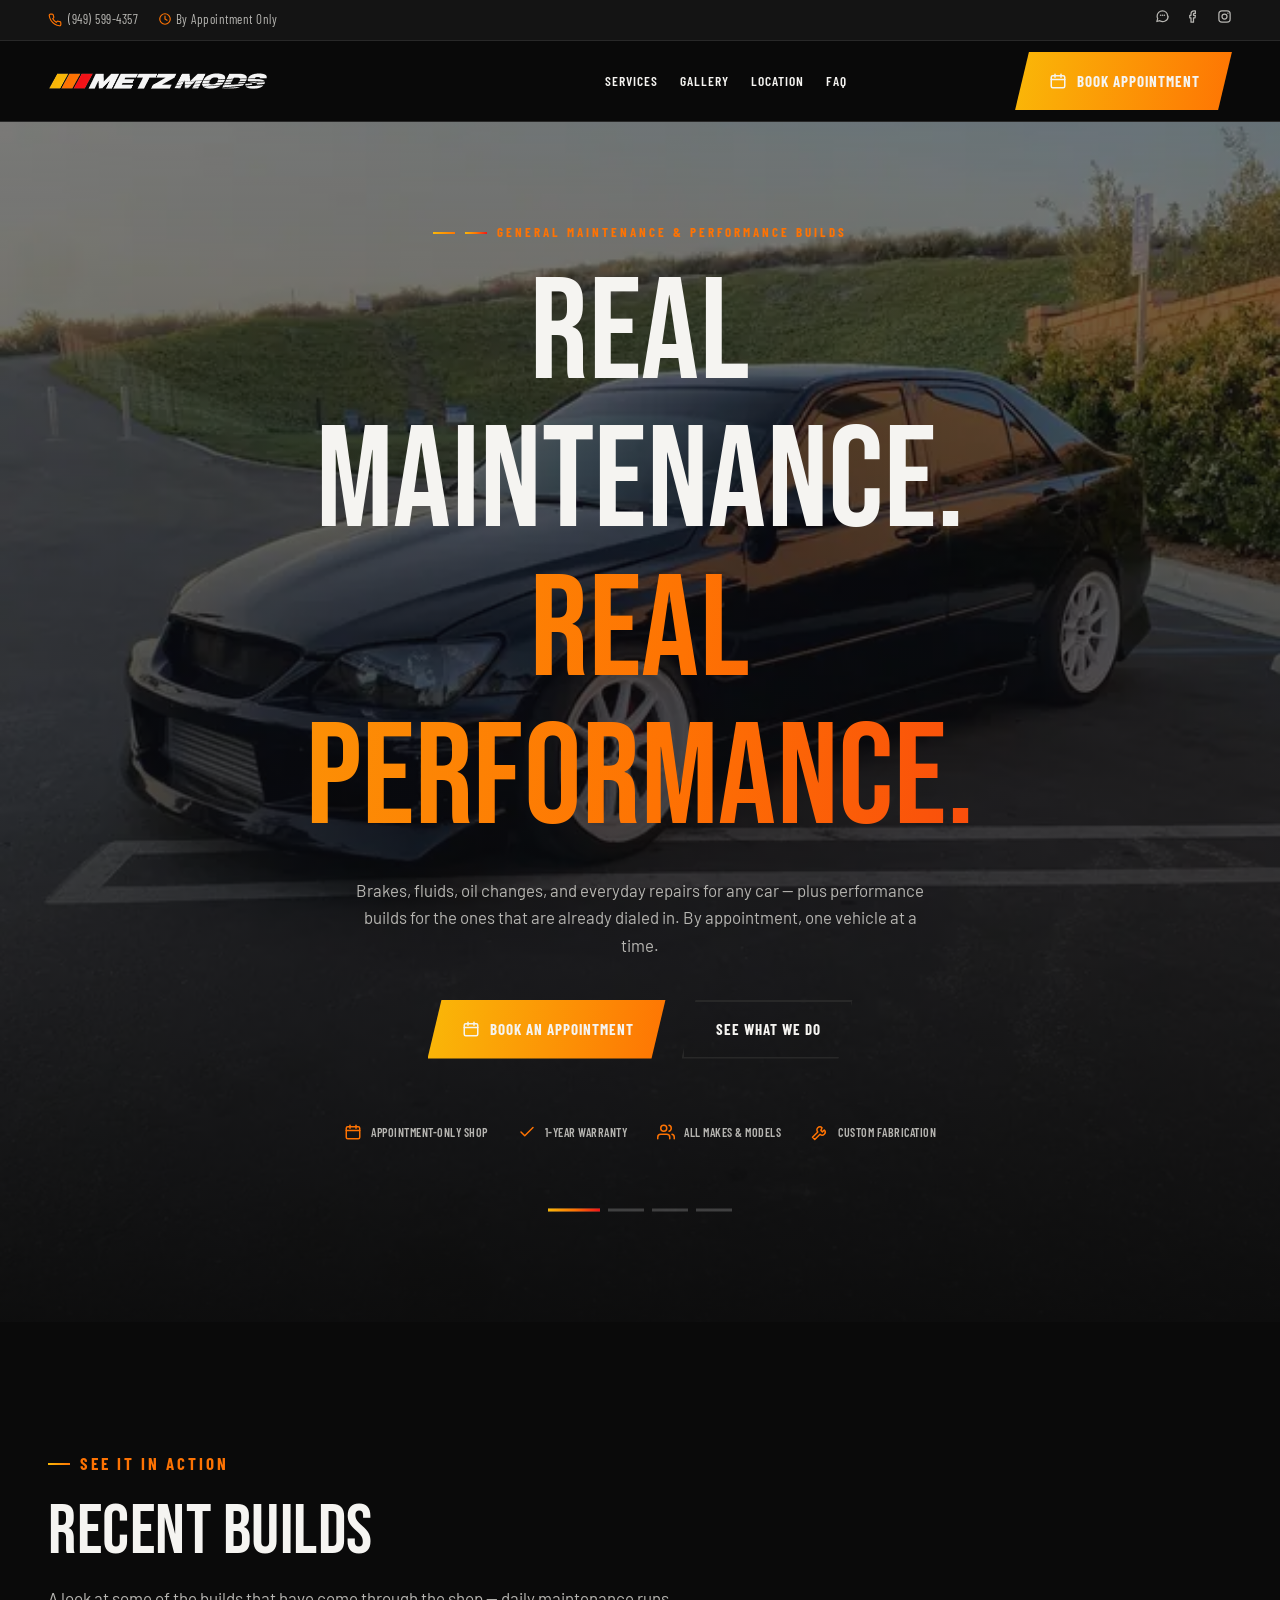
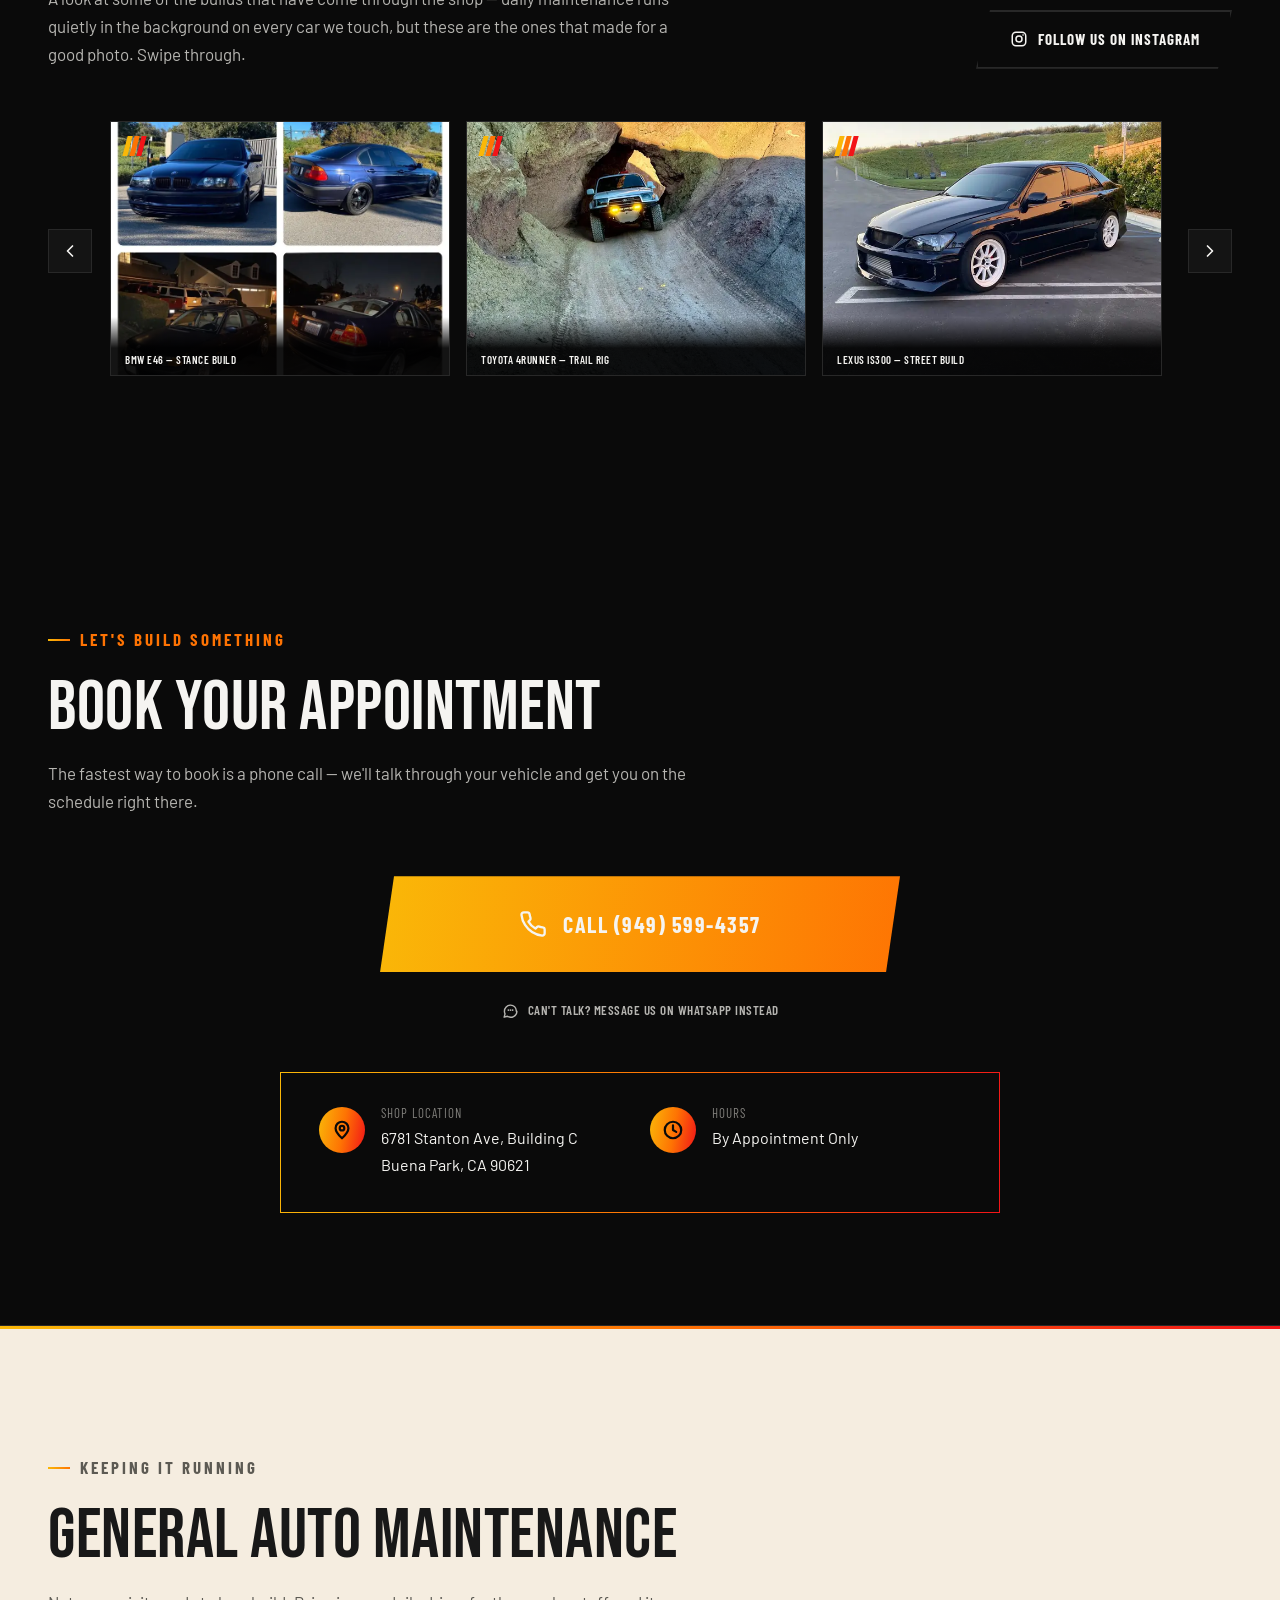
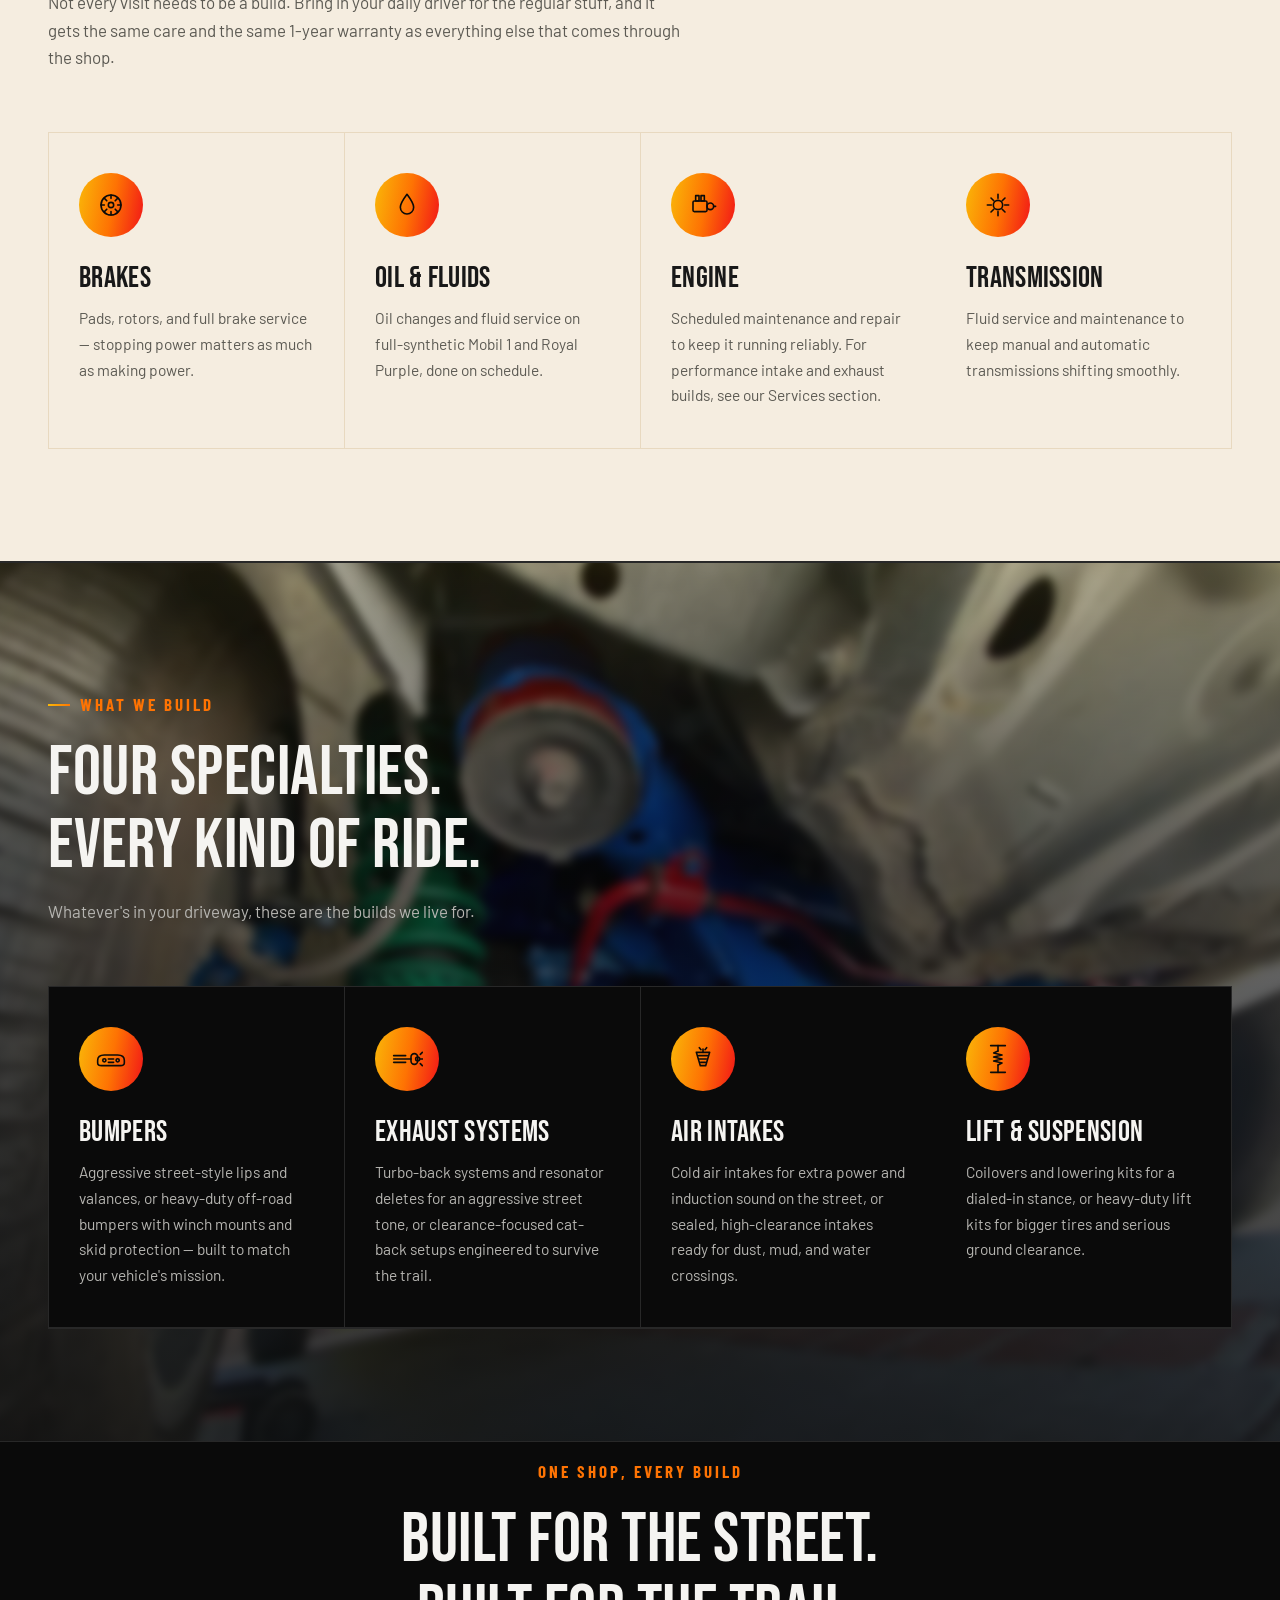
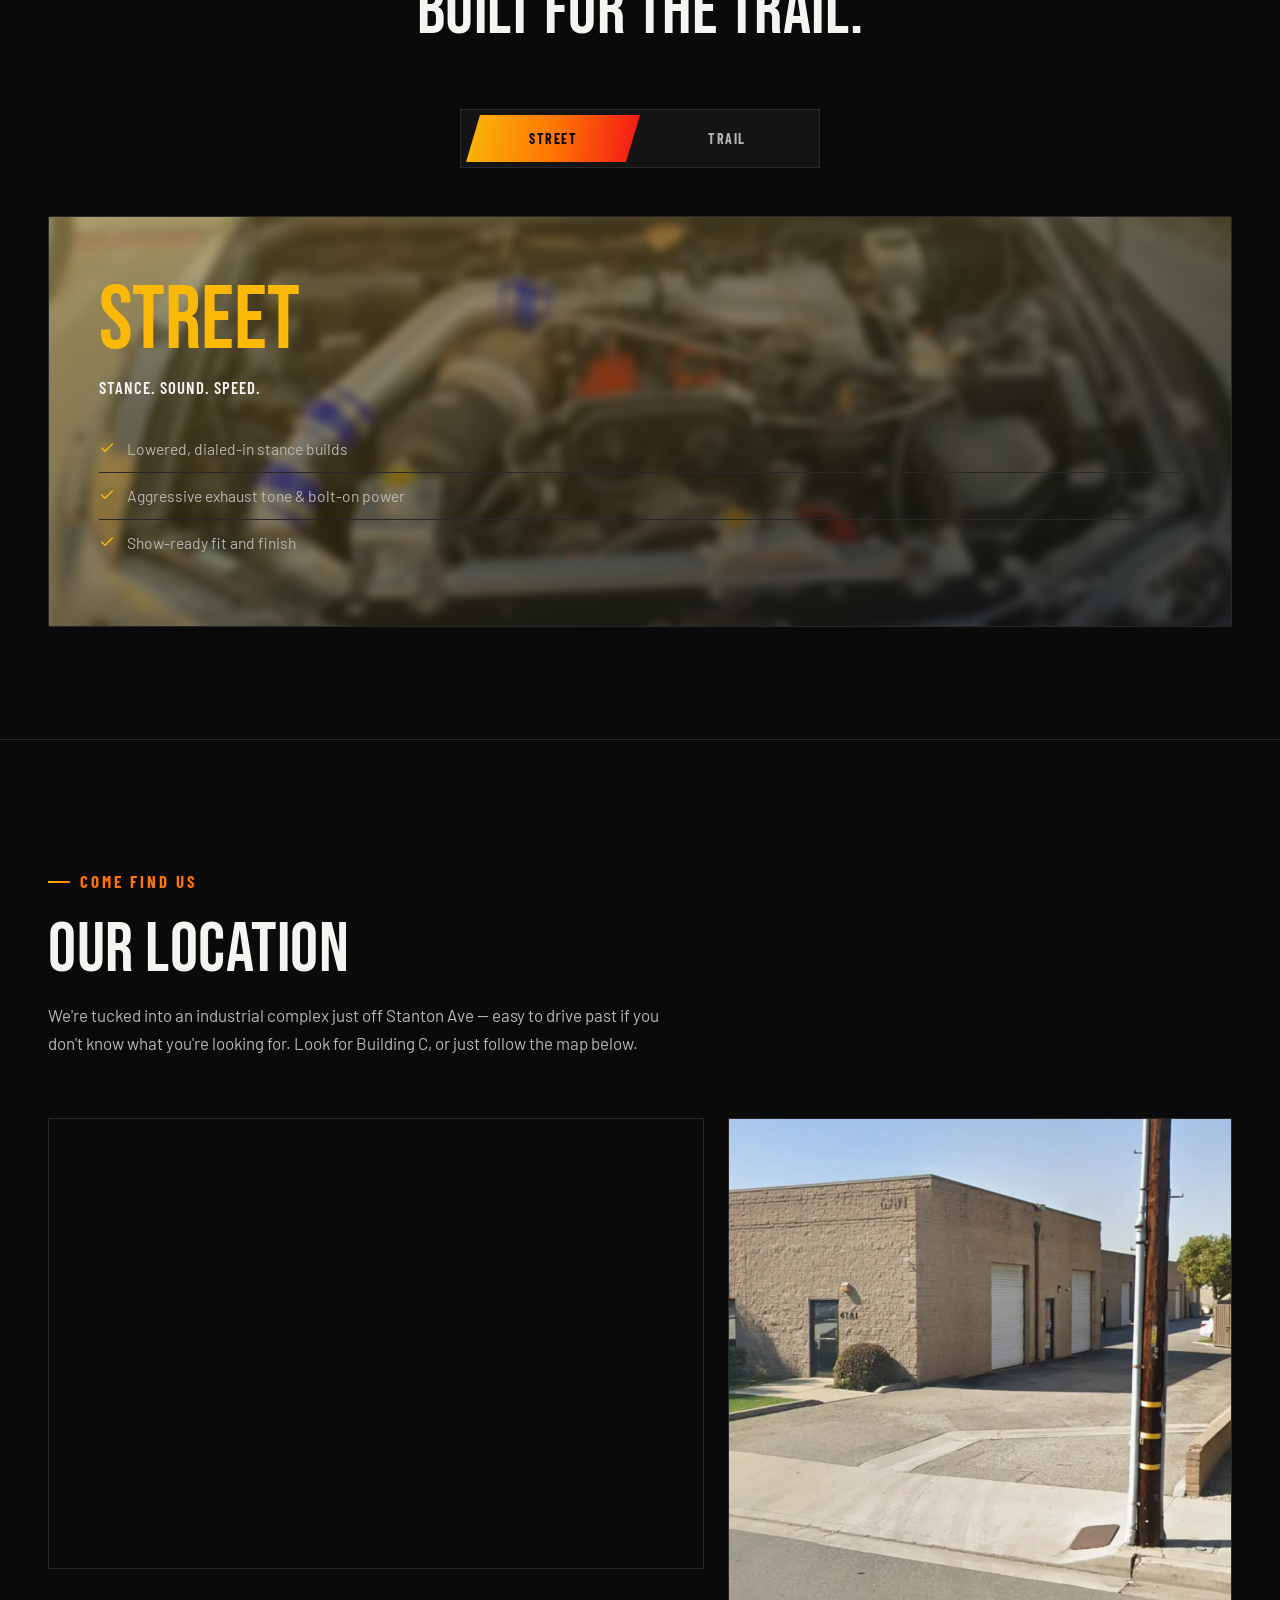
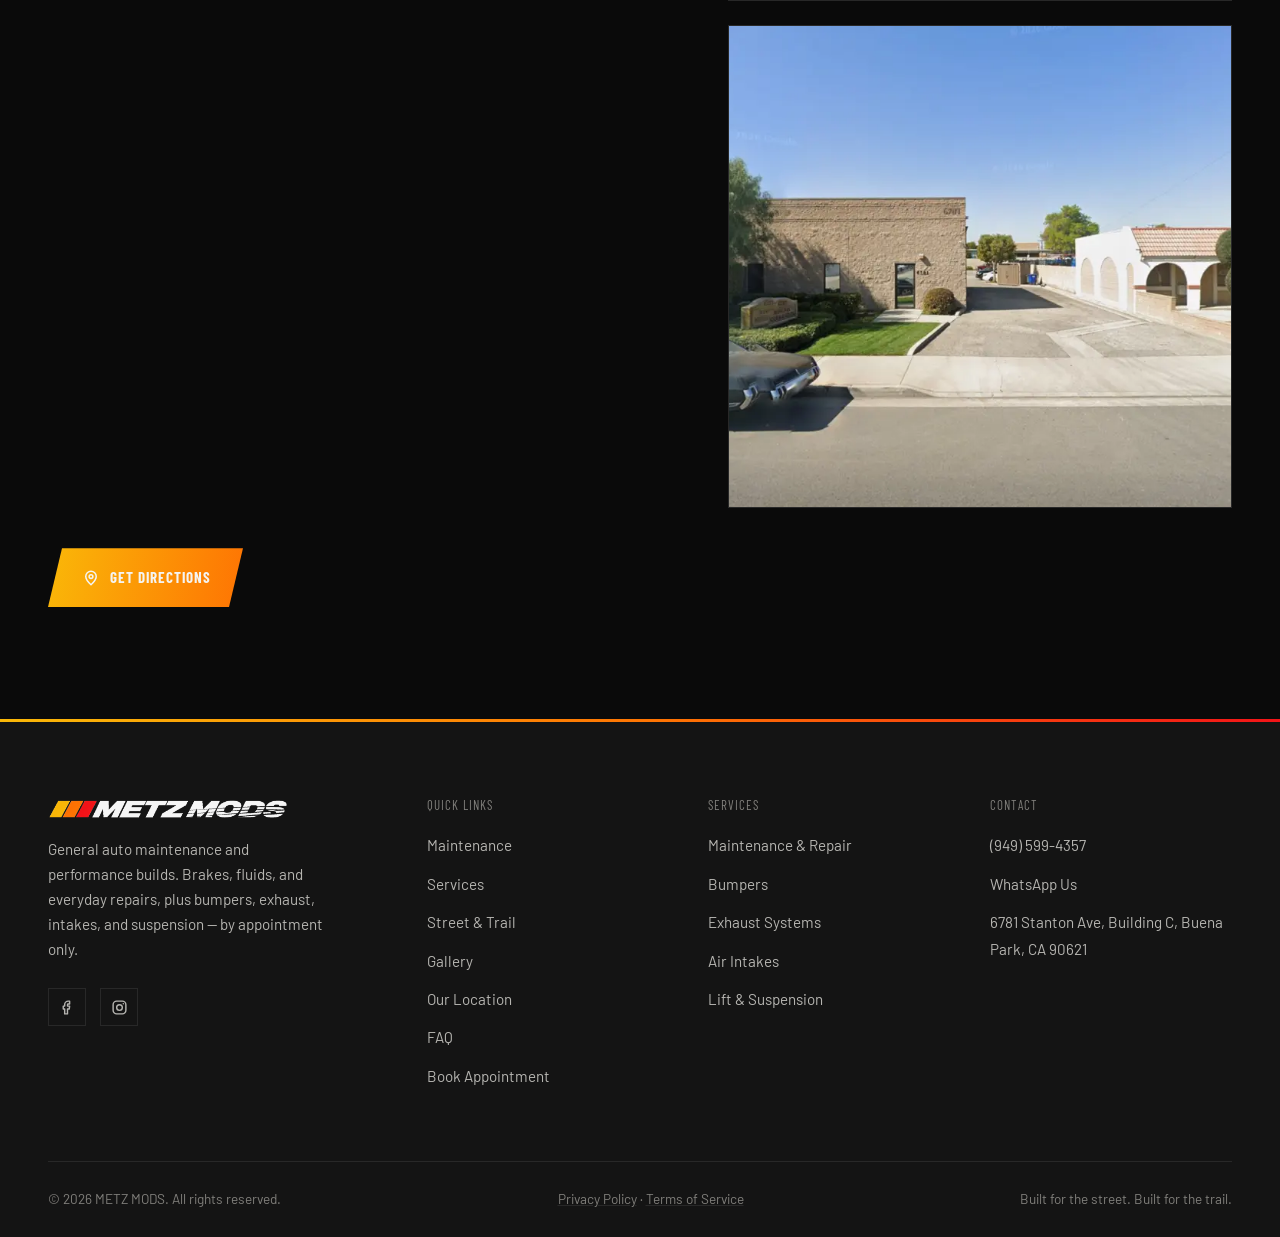
==== commit f4f9651c: "Add files via upload" ====
--- a/index.html
+++ b/index.html
@@ -1,703 +1,424 @@
-<!doctype html>
+<!DOCTYPE html>
 <html lang="en">
 <head>
 <meta charset="UTF-8">
-<meta name="viewport" content="width=device-width, initial-scale=1">
-<title>Electrician Lake Forest CA | Commercial, Industrial & Residential | AM Electrical</title>
-<meta name="description" content="AM Electrical is a licensed Lake Forest, CA electrical contractor serving commercial, industrial and residential clients across Orange County. 37 years of experience, 24-hour emergency service, CA Lic. #681767.">
-<link rel="canonical" href="https://www.amelectrical.com/">
-<meta name="robots" content="index, follow">
-<meta name="theme-color" content="#17171A">
-
-<!-- Open Graph -->
+<meta name="viewport" content="width=device-width, initial-scale=1.0">
+<title>METZ MODS | General Auto Maintenance &amp; Performance Shop</title>
+<meta name="description" content="METZ MODS is a general auto maintenance shop in Buena Park, CA — brakes, fluids, oil changes, and everyday repairs on any car, plus performance builds and off-road mods. By appointment only.">
+<meta name="theme-color" content="#0a0a0a">
+<meta property="og:title" content="METZ MODS | General Auto Maintenance & Performance Shop">
+<meta property="og:description" content="Brakes, fluids, oil changes, and everyday repairs on any car — plus performance builds and off-road mods for tuner cars and trucks. By appointment only in Buena Park, CA.">
 <meta property="og:type" content="website">
-<meta property="og:site_name" content="AM Electrical">
-<meta property="og:title" content="Electrician Lake Forest CA | Commercial, Industrial & Residential | AM Electrical">
-<meta property="og:description" content="Licensed electrical contractor in Lake Forest, CA. Commercial, industrial and residential service, maintenance and installation. 37 years experience, 24-hour emergency response, CA Lic. #681767.">
-<meta property="og:url" content="https://www.amelectrical.com/">
-<meta property="og:image" content="https://www.amelectrical.com/og-image.jpg">
+<meta property="og:url" content="https://metzmods.com/">
+<meta property="og:image" content="https://metzmods.com/og-image.png">
 <meta property="og:image:width" content="1200">
 <meta property="og:image:height" content="630">
-<meta property="og:locale" content="en_US">
-
-<!-- Twitter -->
+<meta property="og:image:alt" content="METZ MODS logo">
+<meta property="og:site_name" content="METZ MODS">
 <meta name="twitter:card" content="summary_large_image">
-<meta name="twitter:title" content="Electrician Lake Forest CA | AM Electrical">
-<meta name="twitter:description" content="Commercial, industrial and residential electrical contractor in Lake Forest, CA. 37 years experience. 24-hour emergency service. CA Lic. #681767.">
-<meta name="twitter:image" content="https://www.amelectrical.com/og-image.jpg">
-
-<!-- Icons -->
-<link rel="icon" href="favicon-32.png" sizes="32x32" type="image/png">
-<link rel="icon" href="favicon-16.png" sizes="16x16" type="image/png">
-<link rel="apple-touch-icon" href="apple-touch-icon.png">
-<link rel="manifest" href="manifest.json">
-
-<!-- Performance: preload the assets the first paint needs -->
-<link rel="preload" as="image" href="hero-lakeforest.webp" fetchpriority="high">
-<link rel="preload" as="font" type="font/woff2" href="big-shoulders-900.woff2" crossorigin>
-<link rel="preload" as="font" type="font/woff2" href="plex-sans-400.woff2" crossorigin>
-
-<link rel="stylesheet" href="styles.css">
-
+<meta name="twitter:title" content="METZ MODS | General Auto Maintenance & Performance Shop">
+<meta name="twitter:description" content="Brakes, fluids, oil changes, and everyday repairs on any car — plus performance builds and off-road mods. By appointment only in Buena Park, CA.">
+<meta name="twitter:image" content="https://metzmods.com/og-image.png">
+<link rel="canonical" href="https://metzmods.com/">
+<link rel="icon" type="image/x-icon" href="/favicon.ico">
+<link rel="icon" type="image/png" sizes="48x48" href="/favicon-48x48.png">
+<link rel="icon" type="image/png" sizes="96x96" href="/favicon-96x96.png">
+<link rel="icon" type="image/png" sizes="32x32" href="/favicon-32x32.png">
+<link rel="icon" type="image/png" sizes="16x16" href="/favicon-16x16.png">
+<link rel="apple-touch-icon" sizes="180x180" href="/apple-touch-icon.png">
+<link rel="manifest" href="/site.webmanifest">
+<link rel="preload" as="image" href="/street-lexus.webp" fetchpriority="high">
+<link rel="preconnect" href="https://fonts.googleapis.com">
+<link rel="preconnect" href="https://fonts.gstatic.com" crossorigin>
+<link href="https://fonts.googleapis.com/css2?family=Bebas+Neue&family=Barlow:ital,wght@0,400;0,500;0,600;0,700;1,600&family=Barlow+Condensed:wght@500;600;700&display=swap" rel="stylesheet">
+<link rel="stylesheet" href="styles.css?v=12">
 <script type="application/ld+json">
 {
   "@context": "https://schema.org",
-  "@type": "Electrician",
-  "name": "AM Electrical",
-  "image": "https://www.amelectrical.com/og-image.jpg",
-  "url": "https://www.amelectrical.com/",
-  "telephone": "+17149316980",
-  "email": "ampmwired@aol.com",
-  "founder": { "@type": "Person", "name": "Alex Metzger" },
+  "@type": "AutoRepair",
+  "name": "METZ MODS",
+  "image": "https://metzmods.com/og-image.png",
+  "url": "https://metzmods.com/",
+  "telephone": "+1-949-599-4357",
+  "priceRange": "$$",
   "address": {
     "@type": "PostalAddress",
-    "streetAddress": "21392 Aspenwood",
-    "addressLocality": "Lake Forest",
+    "streetAddress": "6781 Stanton Ave, Building C",
+    "addressLocality": "Buena Park",
     "addressRegion": "CA",
-    "postalCode": "92630",
+    "postalCode": "90621",
     "addressCountry": "US"
   },
-  "areaServed": [
-    { "@type": "City", "name": "Lake Forest" },
-    { "@type": "AdministrativeArea", "name": "Orange County, CA" }
+  "sameAs": [
+    "https://www.facebook.com/share/19eWcg6y8T/",
+    "https://www.instagram.com/metzmods"
   ],
-  "description": "Licensed electrical contractor serving commercial, industrial and residential clients throughout Lake Forest and Orange County, California. 37 years of experience and 24-hour emergency service.",
-  "hasCredential": {
-    "@type": "EducationalOccupationalCredential",
-    "credentialCategory": "license",
-    "identifier": "681767",
-    "recognizedBy": { "@type": "Organization", "name": "California State License Board" }
-  },
-  "makesOffer": [
-    { "@type": "Offer", "itemOffered": { "@type": "Service", "name": "Commercial Electrical Service" } },
-    { "@type": "Offer", "itemOffered": { "@type": "Service", "name": "Industrial Electrical Service" } },
-    { "@type": "Offer", "itemOffered": { "@type": "Service", "name": "Residential Electrical Service" } },
-    { "@type": "Offer", "itemOffered": { "@type": "Service", "name": "24-Hour Emergency Electrical Service" } }
-  ]
+  "description": "General auto maintenance and performance shop in Buena Park, CA. Brakes, fluids, oil changes, and everyday repairs on any car, plus bumpers, exhaust, intakes, and suspension builds for tuner cars and off-road rigs. By appointment only.",
+  "areaServed": "Buena Park, CA",
+  "hasOfferCatalog": {
+    "@type": "OfferCatalog",
+    "name": "Services",
+    "itemListElement": [
+      { "@type": "Offer", "itemOffered": { "@type": "Service", "name": "Brake Service" } },
+      { "@type": "Offer", "itemOffered": { "@type": "Service", "name": "Oil & Fluid Service" } },
+      { "@type": "Offer", "itemOffered": { "@type": "Service", "name": "Engine Maintenance" } },
+      { "@type": "Offer", "itemOffered": { "@type": "Service", "name": "Transmission Maintenance" } },
+      { "@type": "Offer", "itemOffered": { "@type": "Service", "name": "Bumpers" } },
+      { "@type": "Offer", "itemOffered": { "@type": "Service", "name": "Exhaust Systems" } },
+      { "@type": "Offer", "itemOffered": { "@type": "Service", "name": "Air Intakes" } },
+      { "@type": "Offer", "itemOffered": { "@type": "Service", "name": "Lift & Suspension" } }
+    ]
+  }
 }
 </script>
 </head>
 <body>
-<a class="skip-link" href="#main">Skip to main content</a>
-
-<!-- ============================= HEADER ============================= -->
-<header class="site-header" id="site-header">
-  <div class="site-header__inner">
-    <a href="index.html#top" class="site-header__logo" aria-label="AM Electrical — home">
-      <img class="logo-light" src="logo-full-white.png" alt="AM Electrical" width="336" height="200">
-      <img class="logo-dark" src="logo-full-black.png" alt="AM Electrical" width="336" height="200">
-    </a>
-
-    <nav class="site-header__nav" aria-label="Primary">
-      <ul id="desktop-nav" style="display:flex;gap:inherit;list-style:none;align-items:center;">
-        <li><a href="residential.html">Residential</a></li>
-        <li><a href="commercial.html">Commercial</a></li>
-        <li><a href="index.html#projects">Projects</a></li>
-        <li><a href="index.html#about">About</a></li>
-        <li><a href="bonded-insured.html">Bonded &amp; Insured</a></li>
-        <li><a href="index.html#contact">Contact</a></li>
-      </ul>
+<a href="#main" class="skip-link">Skip to content</a>
+
+<!-- Hidden SVG icon library -->
+<svg style="display:none" aria-hidden="true">
+<symbol id="i-phone" viewBox="0 0 24 24"><path d="M22 16.92v3a2 2 0 0 1-2.18 2 19.79 19.79 0 0 1-8.63-3.07 19.5 19.5 0 0 1-6-6 19.79 19.79 0 0 1-3.07-8.67A2 2 0 0 1 4.11 2h3a2 2 0 0 1 2 1.72c.13.96.36 1.9.7 2.81a2 2 0 0 1-.45 2.11L8.09 9.91a16 16 0 0 0 6 6l1.27-1.27a2 2 0 0 1 2.11-.45c.91.34 1.85.57 2.81.7A2 2 0 0 1 22 16.92z"/></symbol>
+<symbol id="i-mail" viewBox="0 0 24 24"><rect x="3" y="5" width="18" height="14" rx="2"/><path d="M3 7l9 6 9-6"/></symbol>
+<symbol id="i-pin" viewBox="0 0 24 24"><path d="M12 21s-7-6.5-7-11a7 7 0 0 1 14 0c0 4.5-7 11-7 11z"/><circle cx="12" cy="10" r="2.5"/></symbol>
+<symbol id="i-clock" viewBox="0 0 24 24"><circle cx="12" cy="12" r="9"/><path d="M12 7v5l3.5 2"/></symbol>
+<symbol id="i-check" viewBox="0 0 24 24"><path d="M20 6L9 17l-5-5"/></symbol>
+<symbol id="i-chevron" viewBox="0 0 24 24"><path d="M6 9l6 6 6-6"/></symbol>
+<symbol id="i-arrow" viewBox="0 0 24 24"><path d="M5 12h14M13 6l6 6-6 6"/></symbol>
+<symbol id="i-menu" viewBox="0 0 24 24"><path d="M3 6h18M3 12h18M3 18h18"/></symbol>
+<symbol id="i-close" viewBox="0 0 24 24"><path d="M18 6L6 18M6 6l12 12"/></symbol>
+<symbol id="i-calendar" viewBox="0 0 24 24"><rect x="3" y="5" width="18" height="16" rx="2"/><path d="M3 10h18M8 3v4M16 3v4"/></symbol>
+<symbol id="i-wrench" viewBox="0 0 24 24"><path d="M14.7 6.3a4 4 0 1 0-5.66 5.66L2 19l3 3 7.04-7.04a4 4 0 0 0 5.66-5.66l-2.5 2.5-2-2z"/></symbol>
+<symbol id="i-shield" viewBox="0 0 24 24"><path d="M12 3l8 3v6c0 5-3.5 8.5-8 9-4.5-.5-8-4-8-9V6z"/></symbol>
+<symbol id="i-tag" viewBox="0 0 24 24"><path d="M20.6 12.6L12.6 20.6a2 2 0 0 1-2.83 0l-8-8V3h9.4l8.4 8.4a2 2 0 0 1 0 2.83z"/><circle cx="7.5" cy="7.5" r="1.2"/></symbol>
+<symbol id="i-users" viewBox="0 0 24 24"><path d="M17 21v-2a4 4 0 0 0-4-4H5a4 4 0 0 0-4 4v2"/><circle cx="9" cy="7" r="4"/><path d="M23 21v-2a4 4 0 0 0-3-3.87M16 3.13a4 4 0 0 1 0 7.75"/></symbol>
+<symbol id="i-car" viewBox="0 0 24 24"><path d="M5 17h14M5 17a2 2 0 1 1-4 0M5 17V9l2-4h10l2 4v8M19 17a2 2 0 1 0 4 0M1 13h22"/></symbol>
+<symbol id="i-truck" viewBox="0 0 24 24"><path d="M3 17V7a1 1 0 0 1 1-1h9v11M3 17a2 2 0 1 0 4 0M3 17h4m6 0a2 2 0 1 0 4 0m-4 0h4m0 0h3v-5l-3-4h-3v9"/></symbol>
+<symbol id="i-whatsapp" viewBox="0 0 24 24"><path d="M21 11.5a8.38 8.38 0 0 1-4.7 7.6 8.5 8.5 0 0 1-8.6-.4L3 20l1.3-4.7a8.38 8.38 0 0 1-.9-3.8 8.5 8.5 0 0 1 8.5-8.5h.3a8.48 8.48 0 0 1 8 8v.5z"/><path d="M9 10h.01M12 10h.01M15 10h.01" stroke-width="2.5"/></symbol>
+<symbol id="i-instagram" viewBox="0 0 24 24"><rect x="3" y="3" width="18" height="18" rx="5"/><circle cx="12" cy="12" r="4"/><circle cx="17.4" cy="6.6" r="1.1" fill="currentColor" stroke="none"/></symbol>
+<symbol id="i-facebook" viewBox="0 0 24 24"><path d="M15 3h-2a5 5 0 0 0-5 5v2H6v4h2v7h4v-7h2.5l.5-4H12V8a1 1 0 0 1 1-1h2z"/></symbol>
+</svg>
+
+<!-- ============ UTILITY BAR ============ -->
+<div class="utility-bar">
+  <div class="container">
+    <div class="utility-left">
+      <a href="tel:+19495994357"><svg class="icon"><use href="#i-phone"/></svg>(949) 599-4357</a>
+      <span><svg class="icon" style="color:var(--orange);vertical-align:-2px;"><use href="#i-clock"/></svg> By Appointment Only</span>
+    </div>
+    <div class="utility-social">
+      <a href="https://wa.me/19495994357" target="_blank" rel="noopener" aria-label="WhatsApp"><svg class="icon"><use href="#i-whatsapp"/></svg></a>
+      <a href="https://www.facebook.com/share/19eWcg6y8T/" target="_blank" rel="noopener" aria-label="Facebook"><svg class="icon"><use href="#i-facebook"/></svg></a>
+      <a href="https://www.instagram.com/metzmods" target="_blank" rel="noopener" aria-label="Instagram"><svg class="icon"><use href="#i-instagram"/></svg></a>
+    </div>
+  </div>
+</div>
+
+<!-- ============ HEADER ============ -->
+<header id="site-header">
+  <div class="container">
+    <nav aria-label="Main navigation">
+      <a href="/" class="brand" aria-label="Metz Mods home, scroll to top">
+        <img src="metz-logo.webp" alt="Metz Mods" class="brand-logo">
+      </a>
+      <div class="nav-backdrop" id="navBackdrop"></div>
+      <div class="nav-links" id="navLinks">
+        <button class="nav-toggle close-menu" id="closeMenu" aria-label="Close menu"><svg class="icon"><use href="#i-close"/></svg></button>
+        <a href="/#maintenance" data-nav>Services</a>
+        <a href="/#gallery" data-nav>Gallery</a>
+        <a href="/location" data-nav>Location</a>
+        <a href="/faq" data-nav>FAQ</a>
+        <a href="/#contact" class="btn btn-primary" data-nav><svg class="icon"><use href="#i-calendar"/></svg>Book Appointment</a>
+      </div>
+      <div class="nav-cta">
+        <a href="/#contact" class="btn btn-primary"><svg class="icon"><use href="#i-calendar"/></svg>Book Appointment</a>
+        <button class="nav-toggle" id="openMenu" aria-label="Open menu" aria-expanded="false"><svg class="icon"><use href="#i-menu"/></svg></button>
+      </div>
     </nav>
-
-    <div class="site-header__actions">
-      <a class="header-phone" href="tel:+17149316980">714.931.6980</a>
-      <button class="menu-toggle" aria-expanded="false" aria-controls="mobile-menu" aria-label="Open menu">
-        <span></span><span></span><span></span>
-      </button>
-    </div>
   </div>
 </header>
 
-<!-- ============================= MOBILE MENU ============================= -->
-<div class="mobile-menu" id="mobile-menu">
-  <nav aria-label="Mobile">
-    <ul class="mobile-menu__nav" id="mobile-nav">
-      <li><a href="residential.html">Residential</a></li>
-      <li><a href="commercial.html">Commercial</a></li>
-      <li><a href="index.html#projects">Projects</a></li>
-      <li><a href="index.html#about">About</a></li>
-      <li><a href="bonded-insured.html">Bonded &amp; Insured</a></li>
-      <li><a href="index.html#contact">Contact</a></li>
-    </ul>
-  </nav>
-  <div class="mobile-menu__foot">
-    <a class="mobile-menu__call" href="tel:+17149316980">
-      714.931.6980 — 24-Hour Emergency
-    </a>
-    <a class="btn btn--primary" href="index.html#contact">Request service</a>
+<main id="main">
+
+<!-- ============ HERO ============ -->
+  <section class="hero">
+    <div class="hero-bg" aria-hidden="true">
+      <div class="hero-slide active" style="background-image:url('street-lexus.webp')"></div>
+      <div class="hero-slide" data-src="trail-4runner.webp"></div>
+      <div class="hero-slide" data-src="trail-jeep.webp"></div>
+      <div class="hero-slide" data-src="trail-frontier.webp"></div>
+      <div class="hero-gradient"></div>
+    </div>
+    <div class="container hero-inner">
+      <p class="kicker hero-anim d1" style="justify-content:center;"><span style="width:22px;height:2px;background:var(--gradient);display:inline-block;"></span> General Maintenance &amp; Performance Builds</p>
+      <h1 class="hero-anim d2"><span>Real Maintenance.</span><span class="gradient-text">Real Performance.</span></h1>
+      <p class="hero-sub hero-anim d3">Brakes, fluids, oil changes, and everyday repairs for any car — plus performance builds for the ones that are already dialed in. By appointment, one vehicle at a time.</p>
+      <div class="hero-ctas hero-anim d4">
+        <a href="/#contact" class="btn btn-primary"><svg class="icon"><use href="#i-calendar"/></svg>Book an Appointment</a>
+        <a href="/#maintenance" class="btn btn-outline">See What We Do</a>
+      </div>
+      <div class="hero-badges hero-anim d5">
+        <div class="hero-badge"><svg class="icon"><use href="#i-calendar"/></svg><span>Appointment-Only Shop</span></div>
+        <div class="hero-badge"><svg class="icon"><use href="#i-check"/></svg><span>1-Year Warranty</span></div>
+        <div class="hero-badge"><svg class="icon"><use href="#i-users"/></svg><span>All Makes &amp; Models</span></div>
+        <div class="hero-badge"><svg class="icon"><use href="#i-wrench"/></svg><span>Custom Fabrication</span></div>
+      </div>
+      <div class="hero-dots hero-anim d6" role="group" aria-label="Slide navigation">
+        <button class="hero-dot active" data-slide="0" aria-label="Slide 1 of 4" aria-current="true"></button>
+        <button class="hero-dot" data-slide="1" aria-label="Slide 2 of 4" aria-current="false"></button>
+        <button class="hero-dot" data-slide="2" aria-label="Slide 3 of 4" aria-current="false"></button>
+        <button class="hero-dot" data-slide="3" aria-label="Slide 4 of 4" aria-current="false"></button>
+      </div>
+    </div>
+  </section>
+
+  <!-- ============ BUILDS (photo gallery) ============ -->
+  <section id="gallery">
+    <div class="container">
+      <div class="builds-head reveal">
+        <div class="section-head" style="margin-bottom:0;">
+          <p class="kicker">See It In Action</p>
+          <h2>Recent Builds</h2>
+          <p>A look at some of the builds that have come through the shop — daily maintenance runs quietly in the background on every car we touch, but these are the ones that made for a good photo. Swipe through.</p>
+        </div>
+        <a href="https://www.instagram.com/metzmods" target="_blank" rel="noopener" class="btn btn-outline"><svg class="icon"><use href="#i-instagram"/></svg>Follow Us on Instagram</a>
+      </div>
+      <div class="gallery-carousel reveal">
+        <button class="gallery-nav prev" aria-label="Previous photo"><svg class="icon"><use href="#i-chevron"/></svg></button>
+        <div class="gallery-track" id="galleryTrack">
+          <div class="gallery-slide" data-lightbox-index="0" tabindex="0" role="button" aria-label="Open BMW E46 Stance Build photo"><span class="gallery-stripes" aria-hidden="true"><span></span><span></span><span></span></span><img src="street-bmw.webp" alt="BMW E46 stance build" loading="lazy" decoding="async" data-lightbox-index="0"><span class="build-caption">BMW E46 — Stance Build</span></div>
+          <div class="gallery-slide" data-lightbox-index="1" tabindex="0" role="button" aria-label="Open Toyota 4Runner Trail Rig photo"><span class="gallery-stripes" aria-hidden="true"><span></span><span></span><span></span></span><img src="trail-4runner.webp" alt="Toyota 4Runner trail rig" loading="lazy" decoding="async" data-lightbox-index="1"><span class="build-caption">Toyota 4Runner — Trail Rig</span></div>
+          <div class="gallery-slide" data-lightbox-index="2" tabindex="0" role="button" aria-label="Open Lexus IS300 Street Build photo"><span class="gallery-stripes" aria-hidden="true"><span></span><span></span><span></span></span><img src="street-lexus.webp" alt="Lexus IS300 street build" loading="lazy" decoding="async" data-lightbox-index="2"><span class="build-caption">Lexus IS300 — Street Build</span></div>
+          <div class="gallery-slide" data-lightbox-index="3" tabindex="0" role="button" aria-label="Open Jeep Cherokee Trail Ready photo"><span class="gallery-stripes" aria-hidden="true"><span></span><span></span><span></span></span><img src="trail-jeep.webp" alt="Jeep Cherokee trail ready" loading="lazy" decoding="async" data-lightbox-index="3"><span class="build-caption">Jeep Cherokee — Trail Ready</span></div>
+          <div class="gallery-slide" data-lightbox-index="4" tabindex="0" role="button" aria-label="Open Built For Boost engine photo"><span class="gallery-stripes" aria-hidden="true"><span></span><span></span><span></span></span><img src="street-engine.webp" alt="Turbo engine bay build" loading="lazy" decoding="async" data-lightbox-index="4"><span class="build-caption">Built For Boost</span></div>
+          <div class="gallery-slide" data-lightbox-index="5" tabindex="0" role="button" aria-label="Open Nissan Frontier Off-Road Build photo"><span class="gallery-stripes" aria-hidden="true"><span></span><span></span><span></span></span><img src="trail-frontier.webp" alt="Nissan Frontier off-road build" loading="lazy" decoding="async" data-lightbox-index="5"><span class="build-caption">Nissan Frontier — Off-Road Build</span></div>
+          <div class="gallery-slide" data-lightbox-index="6" tabindex="0" role="button" aria-label="Open Coilover Install photo"><span class="gallery-stripes" aria-hidden="true"><span></span><span></span><span></span></span><img src="street-coilover.webp" alt="Coilover suspension install" loading="lazy" decoding="async" data-lightbox-index="6"><span class="build-caption">Coilover Install</span></div>
+          <div class="gallery-slide" data-lightbox-index="7" tabindex="0" role="button" aria-label="Open Truck Lift Kit Install photo"><span class="gallery-stripes" aria-hidden="true"><span></span><span></span><span></span></span><img src="trail-suspension.webp" alt="Truck lift kit and level kit install" loading="lazy" decoding="async" data-lightbox-index="7"><span class="build-caption">Truck Lift Kit Installs &amp; Level Kits</span></div>
+        </div>
+        <button class="gallery-nav next" aria-label="Next photo"><svg class="icon"><use href="#i-chevron"/></svg></button>
+      </div>
+    </div>
+  </section>
+
+
+  <!-- ============ CONTACT / BOOKING ============ -->
+  <section id="contact">
+    <div class="container">
+      <div class="section-head reveal">
+        <p class="kicker">Let's Build Something</p>
+        <h2>Book Your Appointment</h2>
+        <p>The fastest way to book is a phone call — we'll talk through your vehicle and get you on the schedule right there.</p>
+      </div>
+      <div class="contact-primary reveal">
+        <a href="tel:+19495994357" class="btn btn-primary contact-call-btn">
+          <svg class="icon"><use href="#i-phone"/></svg>
+          Call (949) 599-4357
+        </a>
+        <a href="https://wa.me/19495994357?text=Hi%2C%20I%27d%20like%20to%20book%20an%20appointment%20at%20METZ%20MODS." class="contact-whatsapp-link" target="_blank" rel="noopener">
+          <svg class="icon"><use href="#i-whatsapp"/></svg>
+          Can't talk? Message us on WhatsApp instead
+        </a>
+      </div>
+      <div class="contact-info-strip reveal">
+        <div class="info-block"><div class="icon-badge"><svg><use href="#i-pin"/></svg></div><div><h4>Shop Location</h4><p><a href="https://share.google/p9b4TP9jarZmLQm4l" target="_blank" rel="noopener" style="color:inherit;">6781 Stanton Ave, Building C<br>Buena Park, CA 90621</a></p></div></div>
+        <div class="info-block"><div class="icon-badge"><svg><use href="#i-clock"/></svg></div><div><h4>Hours</h4><p>By Appointment Only</p></div></div>
+      </div>
+    </div>
+  </section>
+
+  <!-- ============ MAINTENANCE & REPAIR ============ -->
+  <section id="maintenance" style="border-top:1px solid var(--border);border-bottom:1px solid var(--border);">
+    <div class="container">
+      <div class="section-head reveal">
+        <p class="kicker">Keeping It Running</p>
+        <h2>General Auto Maintenance</h2>
+        <p>Not every visit needs to be a build. Bring in your daily driver for the regular stuff, and it gets the same care and the same 1-year warranty as everything else that comes through the shop.</p>
+      </div>
+      <div class="services-grid reveal">
+        <div class="service-card">
+          <div class="icon-badge"><svg viewBox="0 0 48 48"><circle cx="24" cy="24" r="15"/><circle cx="24" cy="24" r="4"/><line x1="24" y1="9" x2="24" y2="14"/><line x1="24" y1="34" x2="24" y2="39"/><line x1="9" y1="24" x2="14" y2="24"/><line x1="34" y1="24" x2="39" y2="24"/><path d="M14.5 14.5l3.2 3.2M30.3 30.3l3.2 3.2M14.5 33.5l3.2-3.2M30.3 17.7l3.2-3.2"/></svg></div>
+          <h3>Brakes</h3>
+          <p>Pads, rotors, and full brake service — stopping power matters as much as making power.</p>
+        </div>
+        <div class="service-card">
+          <div class="icon-badge"><svg viewBox="0 0 48 48"><path d="M24 8c6 8 10 14.5 10 19.5a10 10 0 0 1-20 0C14 22.5 18 16 24 8z"/></svg></div>
+          <h3>Oil &amp; Fluids</h3>
+          <p>Oil changes and fluid service on full-synthetic Mobil 1 and Royal Purple, done on schedule.</p>
+        </div>
+        <div class="service-card">
+          <div class="icon-badge"><svg viewBox="0 0 48 48"><rect x="9" y="18" width="21" height="16" rx="2"/><rect x="13" y="10" width="5" height="8"/><rect x="21" y="10" width="5" height="8"/><circle cx="35" cy="26" r="5"/><line x1="40" y1="26" x2="43" y2="26"/></svg></div>
+          <h3>Engine</h3>
+          <p>Scheduled maintenance and repair to keep it running reliably. For performance intake and exhaust builds, see our Services section.</p>
+        </div>
+        <div class="service-card">
+          <div class="icon-badge"><svg viewBox="0 0 48 48"><circle cx="24" cy="24" r="7"/><path d="M24 8v6M24 34v6M8 24h6M34 24h6M13.5 13.5l4.2 4.2M30.3 30.3l4.2 4.2M13.5 34.5l4.2-4.2M30.3 17.7l4.2-4.2"/></svg></div>
+          <h3>Transmission</h3>
+          <p>Fluid service and maintenance to keep manual and automatic transmissions shifting smoothly.</p>
+        </div>
+      </div>
+    </div>
+  </section>
+
+  <!-- ============ SERVICES ============ -->
+  <section id="services" class="has-bg-image" style="--bg-img:url('street-coilover.webp');border-top:1px solid var(--border);border-bottom:1px solid var(--border);">
+    <div class="container">
+      <div class="section-head reveal">
+        <p class="kicker">What We Build</p>
+        <h2>Four Specialties.<br>Every Kind Of Ride.</h2>
+        <p>Whatever's in your driveway, these are the builds we live for.</p>
+      </div>
+      <div class="services-grid reveal">
+        <div class="service-card">
+          <div class="icon-badge"><svg viewBox="0 0 48 48"><path d="M4 26c0-6 4-8 10-8h20c6 0 10 2 10 8v4c0 3-2 4-6 4H10c-4 0-6-1-6-4z"/><circle cx="14" cy="26" r="2.4"/><circle cx="34" cy="26" r="2.4"/><line x1="20" y1="24" x2="28" y2="24"/><line x1="20" y1="29" x2="28" y2="29"/></svg></div>
+          <h3>Bumpers</h3>
+          <p>Aggressive street-style lips and valances, or heavy-duty off-road bumpers with winch mounts and skid protection — built to match your vehicle's mission.</p>
+        </div>
+        <div class="service-card">
+          <div class="icon-badge"><svg viewBox="0 0 48 48"><line x1="4" y1="24" x2="30" y2="24"/><line x1="4" y1="19" x2="22" y2="19"/><line x1="4" y1="29" x2="22" y2="29"/><rect x="30" y="16" width="10" height="16" rx="5"/><circle cx="40" cy="24" r="3"/><line x1="44" y1="17" x2="47" y2="14"/><line x1="44" y1="24" x2="47.5" y2="24"/><line x1="44" y1="31" x2="47" y2="34"/></svg></div>
+          <h3>Exhaust Systems</h3>
+          <p>Turbo-back systems and resonator deletes for an aggressive street tone, or clearance-focused cat-back setups engineered to survive the trail.</p>
+        </div>
+        <div class="service-card">
+          <div class="icon-badge"><svg viewBox="0 0 48 48"><path d="M14 14h20l-6 20h-8z"/><line x1="17.5" y1="19" x2="30.5" y2="19"/><line x1="19" y1="24" x2="29" y2="24"/><line x1="20.5" y1="29" x2="27.5" y2="29"/><path d="M24 9v5"/><path d="M18.5 7l2.5 3M29.5 7L27 10"/></svg></div>
+          <h3>Air Intakes</h3>
+          <p>Cold air intakes for extra power and induction sound on the street, or sealed, high-clearance intakes ready for dust, mud, and water crossings.</p>
+        </div>
+        <div class="service-card">
+          <div class="icon-badge"><svg viewBox="0 0 48 48"><line x1="24" y1="4" x2="24" y2="12"/><path d="M24 12l-6.5 3L30 18l-12.5 3L30 24l-12.5 3L30 30l-6 3"/><line x1="24" y1="33" x2="24" y2="44"/><line x1="13" y1="4" x2="35" y2="4"/><line x1="13" y1="44" x2="35" y2="44"/></svg></div>
+          <h3>Lift &amp; Suspension</h3>
+          <p>Coilovers and lowering kits for a dialed-in stance, or heavy-duty lift kits for bigger tires and serious ground clearance.</p>
+        </div>
+      </div>
+    </div>
+  </section>
+
+  <!-- ============ STREET / TRAIL SPLIT ============ -->
+  <section id="street-trail" style="padding-top:0;">
+    <div class="container">
+      <div class="section-head center reveal" style="margin-left:auto;margin-right:auto;">
+        <p class="kicker">One Shop, Every Build</p>
+        <h2>Built For The Street.<br>Built For The Trail.</h2>
+      </div>
+      <div class="st-toggle reveal" role="tablist" aria-label="Choose Street or Trail">
+        <span class="st-toggle-indicator" aria-hidden="true"></span>
+        <button class="st-tab" role="tab" aria-selected="true" aria-controls="st-panel-street" id="st-tab-street" data-target="street">Street</button>
+        <button class="st-tab" role="tab" aria-selected="false" tabindex="-1" aria-controls="st-panel-trail" id="st-tab-trail" data-target="trail">Trail</button>
+      </div>
+      <div class="st-panels reveal">
+        <div class="st-panel street active" id="st-panel-street" role="tabpanel" aria-labelledby="st-tab-street" style="--bg-img:url('street-engine.webp');">
+          <div class="split-label">STREET</div>
+          <p class="split-tagline">Stance. Sound. Speed.</p>
+          <ul class="split-list">
+            <li style="--i:0"><svg class="icon"><use href="#i-check"/></svg>Lowered, dialed-in stance builds</li>
+            <li style="--i:1"><svg class="icon"><use href="#i-check"/></svg>Aggressive exhaust tone &amp; bolt-on power</li>
+            <li style="--i:2"><svg class="icon"><use href="#i-check"/></svg>Show-ready fit and finish</li>
+          </ul>
+        </div>
+        <div class="st-panel trail" id="st-panel-trail" role="tabpanel" aria-labelledby="st-tab-trail" aria-hidden="true" style="--bg-img:url('trail-suspension.webp');">
+          <div class="split-label">TRAIL</div>
+          <p class="split-tagline">Clearance. Capability. Confidence.</p>
+          <ul class="split-list">
+            <li style="--i:0"><svg class="icon"><use href="#i-check"/></svg>Bigger tire &amp; wheel fitment</li>
+            <li style="--i:1"><svg class="icon"><use href="#i-check"/></svg>Trail-tested protection &amp; armor</li>
+            <li style="--i:2"><svg class="icon"><use href="#i-check"/></svg>Backcountry-ready reliability</li>
+          </ul>
+        </div>
+      </div>
+    </div>
+  </section>
+
+  <!-- ============ LOCATION ============ -->
+  <section id="location" style="border-top:1px solid var(--border);">
+    <div class="container">
+      <div class="section-head reveal">
+        <p class="kicker">Come Find Us</p>
+        <h2>Our Location</h2>
+        <p>We're tucked into an industrial complex just off Stanton Ave — easy to drive past if you don't know what you're looking for. Look for Building C, or just follow the map below.</p>
+      </div>
+      <div class="location-grid reveal">
+        <div class="location-map">
+          <iframe src="https://www.google.com/maps?q=6781+Stanton+Ave+Building+C+Buena+Park+CA+90621&output=embed" width="100%" height="100%" style="border:0;" allowfullscreen loading="lazy" referrerpolicy="no-referrer-when-downgrade" title="Map showing Metz Mods location at 6781 Stanton Ave, Building C, Buena Park, CA"></iframe>
+        </div>
+        <div class="location-photos">
+          <div class="location-photo" tabindex="0" role="button" aria-label="Open photo of Building C entrance"><img src="location-corner-view.webp" alt="Metz Mods shop exterior, Building C entrance at 6781 Stanton Ave" data-caption="Building C — Main Entrance" loading="lazy" decoding="async"></div>
+          <div class="location-photo" tabindex="0" role="button" aria-label="Open photo of shop viewed from Stanton Ave"><img src="location-street-view.webp" alt="Metz Mods shop viewed from across Stanton Ave, showing driveway entrance" data-caption="Approaching from Stanton Ave" loading="lazy" decoding="async"></div>
+        </div>
+      </div>
+      <div class="location-actions reveal">
+        <a href="https://www.google.com/maps/dir/?api=1&destination=6781+Stanton+Ave+Buena+Park+CA+90621" target="_blank" rel="noopener" class="btn btn-primary"><svg class="icon"><use href="#i-pin"/></svg>Get Directions</a>
+      </div>
+    </div>
+  </section>
+
+<!-- ============ GALLERY LIGHTBOX ============ -->
+<div class="lightbox" id="lightbox" role="dialog" aria-modal="true" aria-label="Photo viewer" hidden>
+  <button class="lightbox-close" id="lightboxClose" aria-label="Close photo viewer"><svg class="icon"><use href="#i-close"/></svg></button>
+  <button class="lightbox-arrow prev" id="lightboxPrev" aria-label="Previous photo"><svg class="icon"><use href="#i-chevron"/></svg></button>
+  <div class="lightbox-stage" id="lightboxStage">
+    <img id="lightboxImg" src="" alt="">
+    <p class="lightbox-caption" id="lightboxCaption"></p>
   </div>
+  <button class="lightbox-arrow next" id="lightboxNext" aria-label="Next photo"><svg class="icon"><use href="#i-chevron"/></svg></button>
 </div>
 
-<!-- ============================= PERSISTENT EMERGENCY ACCESS ============================= -->
-<a class="edge-tab" href="tel:+17149316980" aria-label="Call now for 24-hour emergency service">
-  24-Hour Emergency
-</a>
-
-<div class="mobile-emergency-bar" id="mobile-emergency-bar">
-  <a href="tel:+17149316980" style="display:flex;align-items:center;gap:0.6rem;color:inherit;">
-    Call 24/7 — 714.931.6980
-  </a>
-</div>
-
-<main id="main">
-  <!-- ============================= HERO ============================= -->
-  <section class="hero" id="top">
-    <div class="hero__media">
-      <picture>
-        <source media="(max-width: 640px)" srcset="hero-lakeforest-mobile.webp">
-        <img src="hero-lakeforest.webp" alt="Aerial view of a park, lake and fountain in Lake Forest, California, surrounded by neighborhoods in the community AM Electrical serves" width="1920" height="1080" fetchpriority="high">
-      </picture>
-    </div>
-    <div class="hero__duotone" aria-hidden="true"></div>
-    <div class="hero__scrim" aria-hidden="true"></div>
-    <div class="hero__mask" aria-hidden="true"></div>
-
-    <div class="hero__content">
-      <div class="wrap">
-        <div class="hero__grid">
-          <div class="hero__headline">
-            <p class="eyebrow eyebrow--dark" style="margin-bottom:1.4rem;">
-              <span class="eyebrow__top">Lake Forest, California</span>
-              <span class="eyebrow__bottom">Serving Orange County &amp; Southern California</span>
-            </p>
-            <h1 class="h-display">Powering what<br>matters. Since 1989.</h1>
-            <p class="hero__lede">
-              Commercial, industrial and residential electrical work, backed by 37 years in the field,
-              24-hour emergency response, and California <a href="https://www.cslb.ca.gov/681767" target="_blank" rel="noopener" style="text-decoration:underline; text-underline-offset:2px;">Lic. #681767</a>.
-            </p>
-            <div class="hero__ctas btn-row">
-              <a class="btn btn--primary" href="#contact">Request service</a>
-              <a class="btn btn--ghost-light" href="tel:+17149316980">Call 714.931.6980</a>
-            </div>
-          </div>
-
-          <dl class="nameplate">
-            <div class="nameplate__head">Field data</div>
-            <div class="nameplate__row"><dt>License</dt><dd><a href="https://www.cslb.ca.gov/681767" target="_blank" rel="noopener">CA #681767</a></dd></div>
-            <div class="nameplate__row"><dt>Coverage</dt><dd><a href="bonded-insured.html">Bonded &amp; insured</a></dd></div>
-            <div class="nameplate__row"><dt>Response</dt><dd><a href="tel:+17149316980">24-hour emergency</a></dd></div>
-          </dl>
-        </div>
-      </div>
-    </div>
-  </section>
-
-  <!-- ============================= EMERGENCY TRANSITION ============================= -->
-  <section class="emergency-band">
-    <div class="wrap emergency-band__grid">
-      <div class="emergency-band__copy">
-        <span class="emergency-band__tag">24-Hour Emergency Service</span>
-        <h2 class="h-2" style="margin-top:0.9rem;">Available day or night.</h2>
-        <p style="margin-top:0.7rem;">
-          Electrical failures don't wait for business hours — and neither do we.
-          Call anytime for emergency response.
-        </p>
-      </div>
-      <a class="btn btn--ghost-light" href="tel:+17149316980">Call 714.931.6980</a>
-    </div>
-  </section>
-  <!-- ============================= CAPABILITIES ============================= -->
-  <section class="section-pad" aria-labelledby="capabilities-heading">
-    <div class="wrap">
-      <div class="section-head">
-        <h2 class="h-1" id="capabilities-heading">What we handle.</h2>
-        <p class="lede" style="margin-top:1rem;">
-          From single-circuit repairs to full commercial builds — organized by where the work happens.
-        </p>
-      </div>
-
-      <div class="cap-index" id="cap-index">
-
-        <div class="cap-row" id="commercial" data-open="true">
-          <button class="cap-row__trigger" id="cap-trigger-commercial" aria-expanded="true" aria-controls="cap-panel-commercial">
-            <span class="cap-row__num">01</span>
-            <span class="cap-row__name">Commercial</span>
-            <span class="cap-row__icon" aria-hidden="true"></span>
-          </button>
-          <div class="cap-row__panel" role="region" aria-labelledby="cap-trigger-commercial" id="cap-panel-commercial">
-            <div class="cap-row__panel-inner">
-              <div class="cap-row__body">
-                <p>Offices, retail and multi-tenant properties — supported with reliable electrical service, scheduled maintenance and new installation work.</p>
-                <div class="tag-row">
-                  <span class="tag">Service</span><span class="tag">Maintenance</span><span class="tag">Installation</span><span class="tag">Troubleshooting</span><span class="tag">Emergency</span>
-                </div>
-              </div>
-            </div>
-          </div>
-        </div>
-
-        <div class="cap-row" id="industrial" data-open="false">
-          <button class="cap-row__trigger" id="cap-trigger-industrial" aria-expanded="false" aria-controls="cap-panel-industrial">
-            <span class="cap-row__num">02</span>
-            <span class="cap-row__name">Industrial</span>
-            <span class="cap-row__icon" aria-hidden="true"></span>
-          </button>
-          <div class="cap-row__panel" role="region" aria-labelledby="cap-trigger-industrial" id="cap-panel-industrial">
-            <div class="cap-row__panel-inner">
-              <div class="cap-row__body">
-                <p>Industrial and manufacturing facilities — supported with reliable electrical service, scheduled maintenance and new installation work.</p>
-                <div class="tag-row">
-                  <span class="tag">Service</span><span class="tag">Maintenance</span><span class="tag">Installation</span><span class="tag">Troubleshooting</span><span class="tag">Emergency</span>
-                </div>
-              </div>
-            </div>
-          </div>
-        </div>
-
-        <div class="cap-row" id="residential-cap" data-open="false">
-          <button class="cap-row__trigger" id="cap-trigger-residential-cap" aria-expanded="false" aria-controls="cap-panel-residential-cap">
-            <span class="cap-row__num">03</span>
-            <span class="cap-row__name">Residential</span>
-            <span class="cap-row__icon" aria-hidden="true"></span>
-          </button>
-          <div class="cap-row__panel" role="region" aria-labelledby="cap-trigger-residential-cap" id="cap-panel-residential-cap">
-            <div class="cap-row__panel-inner">
-              <div class="cap-row__body">
-                <p>Homes throughout the area — supported with reliable electrical service, scheduled maintenance and new installation work, from small repairs to full builds.</p>
-                <div class="tag-row">
-                  <span class="tag">Service</span><span class="tag">Maintenance</span><span class="tag">Installation</span><span class="tag">Troubleshooting</span><span class="tag">Emergency</span>
-                </div>
-              </div>
-            </div>
-          </div>
-        </div>
-
-      </div>
-    </div>
-  </section>
-
-  <!-- ============================= 37 YEARS ============================= -->
-  <section class="section-pad bg-raised" id="about" aria-labelledby="years-heading">
-    <div class="wrap years-grid">
-      <div class="years-figure">
-        <div class="years-number">37</div>
-        <div class="years-label" id="years-heading">Years in the field</div>
-        <div class="ruler">
-          <div class="ruler__line"></div>
-          <div class="ruler__ticks" aria-hidden="true">
-            <span></span><span></span><span></span><span></span><span></span>
-            <span></span><span></span><span></span><span></span><span></span>
-          </div>
-          <div class="ruler__years"><span>1989</span><span>2026</span></div>
-        </div>
-      </div>
-      <div class="years-copy">
-        <p class="wide">
-          For 37 years, AM Electrical has powered homes, businesses and industrial facilities across
-          Orange County with electrical work built on integrity, precision and experience. We provide
-          24-hour emergency response, upfront pricing and flexible scheduling — because your time and
-          safety matter.
-        </p>
-        <p class="wide" style="margin-top:1.1rem;">
-          Fully licensed and insured, we take on every project, from the smallest repair to the largest
-          installation, with the same attention to detail that's kept clients calling back for decades.
-        </p>
-        <dl class="nameplate nameplate--light">
-          <div class="nameplate__head">Compliance</div>
-          <div class="nameplate__row"><dt>License</dt><dd><a href="https://www.cslb.ca.gov/681767" target="_blank" rel="noopener">CA Lic. #681767</a></dd></div>
-          <div class="nameplate__row"><dt>Coverage</dt><dd><a href="bonded-insured.html">Bonded &amp; insured</a></dd></div>
-          <div class="nameplate__row"><dt>Availability</dt><dd><a href="tel:+17149316980">24-hour emergency</a></dd></div>
-        </dl>
-      </div>
-    </div>
-  </section>
-  <!-- ============================= GALLERY ============================= -->
-  <section class="section-pad" id="projects" aria-labelledby="gallery-heading">
-    <div class="wrap">
-      <div class="section-head">
-        <p class="eyebrow">
-          <span class="eyebrow__top">Field work</span>
-        </p>
-        <h2 class="h-1" id="gallery-heading">Selected projects.</h2>
-        <p class="lede" style="margin-top:1rem;">
-          A running record of work across commercial and residential properties in Orange County.
-        </p>
-      </div>
-
-      <div class="gallery-grid" id="gallery-grid">
-        <!-- Populated by main.js from content.js (window.AM_CONTENT.gallery) -->
-      </div>
-    </div>
-  </section>
-
-  <!-- ============================= LIGHTBOX ============================= -->
-  <div class="lightbox" id="lightbox" role="dialog" aria-modal="true" aria-label="Project image viewer" aria-hidden="true">
-    <button class="lightbox__nav lightbox__nav--prev" aria-label="Previous image">
-      <svg width="18" height="18" viewBox="0 0 24 24" fill="none" aria-hidden="true"><path d="M15 4L7 12l8 8" stroke="currentColor" stroke-width="2" stroke-linecap="round" stroke-linejoin="round"/></svg>
-    </button>
-    <figure class="lightbox__figure">
-      <img id="lightbox-img" src="" alt="">
-      <figcaption class="lightbox__caption">
-        <strong id="lightbox-cattype"></strong> <span id="lightbox-location"></span>
-      </figcaption>
-    </figure>
-    <button class="lightbox__nav lightbox__nav--next" aria-label="Next image">
-      <svg width="18" height="18" viewBox="0 0 24 24" fill="none" aria-hidden="true"><path d="M9 4l8 8-8 8" stroke="currentColor" stroke-width="2" stroke-linecap="round" stroke-linejoin="round"/></svg>
-    </button>
-    <button class="lightbox__close" aria-label="Close image viewer">
-      <svg width="18" height="18" viewBox="0 0 24 24" fill="none" aria-hidden="true"><path d="M5 5l14 14M19 5L5 19" stroke="currentColor" stroke-width="2" stroke-linecap="round"/></svg>
-    </button>
-    <div class="lightbox__counter" id="lightbox-counter"></div>
-  </div>
-
-  <!-- ============================= COMMERCIAL + INDUSTRIAL ============================= -->
-  <section class="section-pad bg-dark" id="commercial-industrial" aria-labelledby="built-for-heading">
-    <div class="wrap">
-      <div class="built-for">
-        <div class="built-for__copy">
-          <h2 class="h-1" id="built-for-heading">Built for more<br>than houses.</h2>
-          <p class="wide">
-            Property managers, business owners, contractors and facilities teams rely on AM Electrical
-            for work that has to hold up under real use — not just pass a quick look. Every job gets the
-            same licensed, insured standard, whether it's a single office suite or a full facility.
-          </p>
-
-          <div class="rail-title">Capability index</div>
-          <div class="rail" id="industrial-rail">
-            <div class="rail__row"><span class="rail__num">01</span><span class="rail__name">Commercial</span></div>
-            <div class="rail__row"><span class="rail__num">02</span><span class="rail__name">Industrial</span></div>
-            <div class="rail__row"><span class="rail__num">03</span><span class="rail__name">Service</span></div>
-            <div class="rail__row"><span class="rail__num">04</span><span class="rail__name">Maintenance</span></div>
-            <div class="rail__row"><span class="rail__num">05</span><span class="rail__name">Installation</span></div>
-          </div>
-        </div>
-
-        <div class="built-for__media">
-          <img src="hero-panel.webp" alt="Commercial electrical panel with breaker rows, serviced by AM Electrical" width="981" height="1573" loading="lazy" decoding="async" style="object-position:75% 15%;">
-        </div>
-      </div>
-    </div>
-  </section>
-  <!-- ============================= RESIDENTIAL ============================= -->
-  <section class="section-pad" id="residential" aria-labelledby="residential-heading">
-    <div class="wrap">
-      <div class="residential-grid">
-        <div>
-          <h2 class="h-1" id="residential-heading">The same standard<br>at home.</h2>
-          <p class="lede" style="margin-top:1rem;">
-            Residential work gets the same attention to detail and professionalism as any commercial
-            or industrial job — because it should.
-          </p>
-          <ul class="index-list" id="residential-index">
-            <li><strong>Service.</strong> <span>Diagnosing and fixing electrical issues throughout the home.</span></li>
-            <li><strong>Maintenance.</strong> <span>Keeping existing wiring, fixtures and panels in safe working order.</span></li>
-            <li><strong>Installation.</strong> <span>Adding new fixtures, circuits or equipment, done to code.</span></li>
-            <li><strong>Troubleshooting.</strong> <span>Tracking down the source of an issue before it becomes bigger.</span></li>
-            <li><strong>Emergency.</strong> <span>24-hour response when something can't wait until morning.</span></li>
-          </ul>
-        </div>
-
-        <div class="photo-collage">
-          <div class="photo-collage__a">
-            <img src="gallery-recessed-lighting-full.webp" alt="Recessed lighting installed in a residential kitchen ceiling" width="576" height="1024" loading="lazy" decoding="async">
-          </div>
-          <div class="photo-collage__b">
-            <img src="gallery-ceiling-fan-full.webp" alt="Ceiling fan installed in a residential living room" width="576" height="1024" loading="lazy" decoding="async">
-          </div>
-        </div>
-      </div>
-    </div>
-  </section>
-
-  <!-- ============================= WHY AM ELECTRICAL ============================= -->
-  <section class="section-pad bg-raised" aria-labelledby="why-heading">
-    <div class="wrap">
-      <h2 class="h-1" id="why-heading">Why AM Electrical.</h2>
-      <div class="ledger" id="why-ledger">
-        <div class="ledger__row">
-          <div class="ledger__label">Experience</div>
-          <div class="ledger__copy">37 years serving homes, businesses and industrial clients across Orange County.</div>
-        </div>
-        <div class="ledger__row">
-          <div class="ledger__label">Response</div>
-          <div class="ledger__copy">24-hour emergency service — electrical problems don't keep business hours, and we don't either.</div>
-        </div>
-        <div class="ledger__row">
-          <div class="ledger__label">Pricing</div>
-          <div class="ledger__copy">Upfront pricing before work begins, so there are no surprises on the invoice.</div>
-        </div>
-        <div class="ledger__row">
-          <div class="ledger__label">Scheduling</div>
-          <div class="ledger__copy">Flexible scheduling built around your timeline, not the other way around.</div>
-        </div>
-        <div class="ledger__row">
-          <div class="ledger__label">Licensing</div>
-          <div class="ledger__copy">Fully licensed (<a href="https://www.cslb.ca.gov/681767" target="_blank" rel="noopener">CA Lic. #681767</a>), bonded and insured on every job.</div>
-        </div>
-        <div class="ledger__row">
-          <div class="ledger__label">Scope</div>
-          <div class="ledger__copy">From the smallest repair to the largest installation, handled with the same attention to detail.</div>
-        </div>
-      </div>
-    </div>
-  </section>
-  <!-- ============================= SERVICE AREA ============================= -->
-  <section class="section-pad" aria-labelledby="area-heading">
-    <div class="wrap area-grid">
-      <div>
-        <h2 class="h-1" id="area-heading">Where we work.</h2>
-        <p class="lede" style="margin-top:1rem;">
-          Based in Lake Forest, serving clients throughout Orange County and Southern California.
-          Dedicated area pages for the surrounding cities below are on the way.
-        </p>
-        <div class="area-tags" id="area-tags">
-          <span class="tag tag--primary">Lake Forest</span>
-          <span class="tag">Irvine</span>
-          <span class="tag">Mission Viejo</span>
-          <span class="tag">Laguna Hills</span>
-          <span class="tag">Laguna Niguel</span>
-          <span class="tag">Rancho Santa Margarita</span>
-          <span class="tag">Costa Mesa</span>
-          <span class="tag">Newport Beach</span>
-        </div>
-      </div>
-
-      <div>
-        <svg class="radius-diagram" viewBox="0 0 420 360" role="img" aria-labelledby="radius-title">
-          <title id="radius-title">Illustrative service radius centered on Lake Forest, California</title>
-          <circle class="ring" cx="210" cy="180" r="50"></circle>
-          <circle class="ring" cx="210" cy="180" r="105"></circle>
-          <circle class="ring" cx="210" cy="180" r="160"></circle>
-
-          <circle class="city-dot" cx="150" cy="95" r="4"></circle>
-          <text class="city-label" x="158" y="92">Irvine</text>
-
-          <circle class="city-dot" cx="270" cy="120" r="4"></circle>
-          <text class="city-label" x="278" y="117">Rancho Santa Margarita</text>
-
-          <circle class="city-dot" cx="300" cy="205" r="4"></circle>
-          <text class="city-label" x="308" y="202">Laguna Hills</text>
-
-          <circle class="city-dot" cx="285" cy="270" r="4"></circle>
-          <text class="city-label" x="293" y="267">Laguna Niguel</text>
-
-          <circle class="city-dot" cx="95" cy="235" r="4"></circle>
-          <text class="city-label" x="30" y="232">Costa Mesa</text>
-
-          <circle class="city-dot" cx="140" cy="290" r="4"></circle>
-          <text class="city-label" x="80" y="305">Newport Beach</text>
-
-          <circle class="home-dot" cx="210" cy="180" r="6"></circle>
-          <text class="home-label" x="220" y="176">Lake Forest</text>
-        </svg>
-        <p class="radius-caption">Illustrative service radius — not to scale</p>
-      </div>
-    </div>
-  </section>
-
-  <!-- ============================= 24-HOUR EMERGENCY ELECTRICIAN (LOCAL) ============================= -->
-  <section class="section-pad bg-raised" aria-labelledby="emergency-local-heading">
-    <div class="wrap">
-      <div class="section-head">
-        <h2 class="h-1" id="emergency-local-heading">24-hour emergency electrician in Lake Forest.</h2>
-        <p class="lede" style="margin-top:1rem;">Wherever the problem shows up — at home or at work — call anytime and we'll respond.</p>
-      </div>
-      <div class="emergency-split-grid">
-        <div class="emergency-split-card">
-          <span class="emergency-split-card__tag">Residential Emergency</span>
-          <h3>No power, a tripped panel, or something that just doesn't feel safe.</h3>
-          <p>Electrical emergencies at home don't wait for morning. Call anytime for 24-hour emergency response, backed by 37 years of experience and California Lic. #681767.</p>
-          <a class="btn btn--ghost-dark" href="residential.html">Residential service</a>
-        </div>
-        <div class="emergency-split-card">
-          <span class="emergency-split-card__tag">Commercial &amp; Industrial Emergency</span>
-          <h3>Downtime costs money. We answer day or night.</h3>
-          <p>Property managers, business owners and industrial facilities across Orange County call AM Electrical for 24-hour emergency response when a business can't afford to wait.</p>
-          <a class="btn btn--ghost-dark" href="commercial.html">Commercial &amp; industrial service</a>
-        </div>
-      </div>
-      <div class="btn-row" style="margin-top:1.8rem;">
-        <a class="btn btn--primary" href="tel:+17149316980">Call 714.931.6980 now</a>
-      </div>
-    </div>
-  </section>
-
-  <!-- ============================= CONTACT ============================= -->
-  <section class="section-pad bg-raised" id="contact" aria-labelledby="contact-heading">
-    <div class="wrap contact-grid">
-      <div class="contact-card">
-        <div class="contact-card__name">AM Electrical</div>
-        <div class="contact-card__owner">Alex Metzger</div>
-        <dl>
-          <div class="row">
-            <dt>Address</dt>
-            <dd>21392 Aspenwood<br>Lake Forest, CA 92630</dd>
-          </div>
-          <div class="row">
-            <dt>Phone</dt>
-            <dd><a href="tel:+17149316980">714.931.6980</a></dd>
-          </div>
-          <div class="row">
-            <dt>Email</dt>
-            <dd><a href="mailto:ampmwired@aol.com">ampmwired@aol.com</a></dd>
-          </div>
-          <div class="row">
-            <dt>License</dt>
-            <dd><a href="https://www.cslb.ca.gov/681767" target="_blank" rel="noopener" class="inline-link">CA Lic. #681767</a></dd>
-          </div>
-          <div class="row">
-            <dt>Coverage</dt>
-            <dd><a href="bonded-insured.html" class="inline-link">Bonded and insured</a></dd>
-          </div>
-          <div class="row row--emergency">
-            <dt>24-Hour Emergency</dt>
-            <dd><a href="tel:+17149316980">714.931.6980</a></dd>
-          </div>
-        </dl>
-      </div>
-
-      <div>
-        <h2 class="h-1" id="contact-heading">Request service.</h2>
-        <p class="lede" style="margin-top:0.8rem;margin-bottom:1.8rem;">
-          Tell us what's going on and we'll follow up to schedule a time — or call the number at left
-          for anything that can't wait.
-        </p>
-
-        <form id="contact-form" novalidate>
-          <div class="form-grid">
-            <div class="form-field">
-              <label for="field-name">Name <span class="req">*</span></label>
-              <input id="field-name" name="name" type="text" autocomplete="name" placeholder="Jane Smith" required>
-            </div>
-            <div class="form-field">
-              <label for="field-phone">Phone <span class="req">*</span></label>
-              <input id="field-phone" name="phone" type="tel" autocomplete="tel" placeholder="(714) 555-0100" required>
-            </div>
-            <div class="form-field form-field--full">
-              <label for="field-email">Email <span class="req">*</span></label>
-              <input id="field-email" name="email" type="email" autocomplete="email" placeholder="jane@example.com" required>
-            </div>
-            <div class="form-field">
-              <label for="field-service-type">Service type <span class="req">*</span></label>
-              <select id="field-service-type" name="serviceType" required>
-                <option value="" disabled selected>Choose one</option>
-                <option value="Emergency">Emergency</option>
-                <option value="Service">Service</option>
-                <option value="Maintenance">Maintenance</option>
-                <option value="Installation">Installation</option>
-                <option value="Other">Other</option>
-              </select>
-            </div>
-            <div class="form-field">
-              <label for="field-property-type">Property / project type <span class="req">*</span></label>
-              <select id="field-property-type" name="propertyType" required>
-                <option value="" disabled selected>Choose one</option>
-                <option value="Residential">Residential</option>
-                <option value="Commercial">Commercial</option>
-                <option value="Industrial">Industrial</option>
-              </select>
-            </div>
-            <div class="form-field form-field--full">
-              <label for="field-message">Message <span class="req">*</span></label>
-              <textarea id="field-message" name="message" placeholder="What's going on, and what property is it at?" required></textarea>
-            </div>
-          </div>
-
-          <div class="btn-row" style="margin-top:1.6rem;">
-            <button class="btn btn--primary" type="submit">Send request</button>
-            <a class="btn btn--ghost-dark" href="tel:+17149316980">Or call 714.931.6980</a>
-          </div>
-          <p class="form-note">Sending opens your email app with these details filled in, addressed to ampmwired@aol.com.</p>
-          <p class="form-status" id="form-status" role="status" aria-live="polite"></p>
-        </form>
-      </div>
-    </div>
-  </section>
 </main>
 
-<!-- ============================= PAYMENT METHODS ============================= -->
-<section class="payment-section section-pad-sm">
-  <div class="wrap">
-    <div class="section-head--split">
-      <h2 class="h-3">Ways to pay</h2>
-      <p class="lede" style="margin:0; max-width:40em;">Upfront pricing, paid however works best for you.</p>
-    </div>
-    <div class="payment-row">
-      <img src="pay-visa.svg" alt="Visa" width="60" height="38" loading="lazy">
-      <img src="pay-mastercard.svg" alt="Mastercard" width="60" height="38" loading="lazy">
-      <img src="pay-amex.svg" alt="American Express" width="60" height="38" loading="lazy">
-      <img src="pay-discover.svg" alt="Discover" width="60" height="38" loading="lazy">
-      <div class="payment-other">
-        <img src="pay-cash.svg" alt="Cash" width="60" height="38" loading="lazy">
-        <img src="pay-check.svg" alt="Check" width="60" height="38" loading="lazy">
-      </div>
-    </div>
-  </div>
-</section>
-
-<!-- ============================= FOOTER ============================= -->
-<footer class="site-footer">
-  <div class="wrap footer-top">
-    <div class="footer-brand">
-      <a href="index.html#top" class="footer-brand__logo-link" aria-label="AM Electrical — back to top">
-        <img src="logo-full-white.png" alt="AM Electrical" width="200" height="119" loading="lazy">
-      </a>
-      <p>Licensed electrical contractor serving commercial, industrial and residential clients across Lake Forest and Orange County, California.</p>
-      <div class="footer-badges">
-        <a class="tag" href="https://www.cslb.ca.gov/681767" target="_blank" rel="noopener">CA Lic. #681767</a>
-        <a class="tag" href="bonded-insured.html">Bonded &amp; insured</a>
-      </div>
-      <div class="footer-emergency">
-        <a href="tel:+17149316980">24-Hour Emergency — 714.931.6980</a>
-      </div>
-    </div>
-
-    <div class="footer-col">
-      <h3>Navigate</h3>
-      <ul>
-        <li><a href="residential.html">Residential</a></li>
-        <li><a href="commercial.html">Commercial &amp; Industrial</a></li>
-        <li><a href="property-management-electrician-lake-forest-ca.html">Property Management &amp; HOA</a></li>
-        <li><a href="index.html#projects">Projects</a></li>
-        <li><a href="index.html#about">About</a></li>
-        <li><a href="bonded-insured.html">Bonded &amp; Insured</a></li>
-        <li><a href="index.html#contact">Contact</a></li>
-      </ul>
-    </div>
-
-    <div class="footer-col">
-      <h3>Services</h3>
-      <ul>
-        <li>Service</li>
-        <li>Maintenance</li>
-        <li>Installation</li>
-        <li>Troubleshooting</li>
-        <li>Emergency</li>
-      </ul>
-    </div>
-
-    <div class="footer-col">
-      <h3>Contact</h3>
-      <ul>
-        <li><address>AM Electrical<br>21392 Aspenwood<br>Lake Forest, CA 92630</address></li>
-        <li><a href="tel:+17149316980">714.931.6980</a></li>
-        <li><a href="mailto:ampmwired@aol.com">ampmwired@aol.com</a></li>
-      </ul>
-    </div>
-  </div>
-
-  <div class="wrap footer-citations">
-    <div class="footer-citations__label">Find AM Electrical online</div>
-    <div class="footer-citations__links">
-      <a href="https://www.yelp.com" target="_blank" rel="noopener">Yelp</a>
-      <a href="https://www.mapquest.com" target="_blank" rel="noopener">MapQuest</a>
-      <a href="https://local.yahoo.com" target="_blank" rel="noopener">Yahoo Local</a>
-      <a href="https://www.yellowpages.com" target="_blank" rel="noopener">YellowPages</a>
-      <a href="https://nextdoor.com" target="_blank" rel="noopener">Nextdoor</a>
-      <a href="https://www.manta.com" target="_blank" rel="noopener">Manta</a>
-      <a href="https://www.buzzfile.com" target="_blank" rel="noopener">Buzzfile</a>
-    </div>
-  </div>
-
-  <div class="wrap footer-bottom">
-    <div>&copy; <span id="footer-year">2026</span> AM Electrical, Lake Forest, CA · <a href="https://www.cslb.ca.gov/681767" target="_blank" rel="noopener">CA Lic. #681767</a></div>
-    <div class="footer-bottom-links">
-      <a href="privacy.html">Privacy</a>
+<!-- ============ FOOTER ============ -->
+<footer>
+  <div class="container">
+    <div class="footer-top">
+      <div class="footer-brand">
+        <a href="/" class="brand" aria-label="Metz Mods home, scroll to top">
+          <img src="metz-logo.webp" alt="Metz Mods" class="brand-logo">
+        </a>
+        <p>General auto maintenance and performance builds. Brakes, fluids, and everyday repairs, plus bumpers, exhaust, intakes, and suspension — by appointment only.</p>
+        <div class="footer-social">
+          <a href="https://www.facebook.com/share/19eWcg6y8T/" target="_blank" rel="noopener" aria-label="Facebook"><svg class="icon"><use href="#i-facebook"/></svg></a>
+      <a href="https://www.instagram.com/metzmods" target="_blank" rel="noopener" aria-label="Instagram"><svg class="icon"><use href="#i-instagram"/></svg></a>
+        </div>
+      </div>
+      <div class="footer-col">
+        <h4>Quick Links</h4>
+        <nav aria-label="Footer links">
+        <ul>
+          <li><a href="/#maintenance">Maintenance</a></li>
+          <li><a href="/#services">Services</a></li>
+          <li><a href="/#street-trail">Street &amp; Trail</a></li>
+          <li><a href="/#gallery">Gallery</a></li>
+          <li><a href="/location">Our Location</a></li>
+          <li><a href="/faq">FAQ</a></li>
+          <li><a href="/#contact">Book Appointment</a></li>
+        </ul>
+        </nav>
+      </div>
+      <div class="footer-col">
+        <h4>Services</h4>
+        <ul>
+          <li><a href="/#maintenance">Maintenance &amp; Repair</a></li>
+          <li><a href="/#services">Bumpers</a></li>
+          <li><a href="/#services">Exhaust Systems</a></li>
+          <li><a href="/#services">Air Intakes</a></li>
+          <li><a href="/#services">Lift &amp; Suspension</a></li>
+        </ul>
+      </div>
+      <div class="footer-col">
+        <h4>Contact</h4>
+        <ul>
+          <li><a href="tel:+19495994357">(949) 599-4357</a></li>
+          <li><a href="https://wa.me/19495994357" target="_blank" rel="noopener">WhatsApp Us</a></li>
+          <li><a href="https://share.google/p9b4TP9jarZmLQm4l" target="_blank" rel="noopener">6781 Stanton Ave, Building C, Buena Park, CA 90621</a></li>
+        </ul>
+      </div>
+    </div>
+    <div class="footer-bottom">
+      <span>© 2026 METZ MODS. All rights reserved.</span>
+      <span class="footer-legal-links"><a href="/privacy">Privacy Policy</a> &middot; <a href="/terms">Terms of Service</a></span>
+      <span>Built for the street. Built for the trail.</span>
     </div>
   </div>
 </footer>
 
-<script src="content.js"></script>
-<script src="main.js" defer></script>
+<div class="float-book" id="floatBook"><a href="tel:+19495994357" class="btn btn-primary"><svg class="icon"><use href="#i-phone"/></svg>Call Now</a></div>
+
+<script src="script.js?v=12" defer></script>
 </body>
 </html>
--- a/styles.css
+++ b/styles.css
@@ -1,1524 +1,488 @@
-/* =================================================================
-   AM ELECTRICAL — STYLE SYSTEM
-   Design language: engineered / documentary — the visual grammar of
-   panel schedules, nameplates and technical drawings, built on a
-   warm, light base rather than a dark "electrician template" theme.
-   ================================================================= */
-
-/* ---------- Self-hosted type ---------- */
-@font-face {
-  font-family: "Big Shoulders Display";
-  src: url("big-shoulders-700.woff2") format("woff2");
-  font-weight: 700;
-  font-style: normal;
-  font-display: swap;
-}
-@font-face {
-  font-family: "Big Shoulders Display";
-  src: url("big-shoulders-800.woff2") format("woff2");
-  font-weight: 800;
-  font-style: normal;
-  font-display: swap;
-}
-@font-face {
-  font-family: "Big Shoulders Display";
-  src: url("big-shoulders-900.woff2") format("woff2");
-  font-weight: 900;
-  font-style: normal;
-  font-display: swap;
-}
-@font-face {
-  font-family: "IBM Plex Sans";
-  src: url("plex-sans-400.woff2") format("woff2");
-  font-weight: 400;
-  font-style: normal;
-  font-display: swap;
-}
-@font-face {
-  font-family: "IBM Plex Sans";
-  src: url("plex-sans-500.woff2") format("woff2");
-  font-weight: 500;
-  font-style: normal;
-  font-display: swap;
-}
-@font-face {
-  font-family: "IBM Plex Sans";
-  src: url("plex-sans-600.woff2") format("woff2");
-  font-weight: 600;
-  font-style: normal;
-  font-display: swap;
-}
-@font-face {
-  font-family: "IBM Plex Sans";
-  src: url("plex-sans-700.woff2") format("woff2");
-  font-weight: 700;
-  font-style: normal;
-  font-display: swap;
-}
-@font-face {
-  font-family: "IBM Plex Mono";
-  src: url("plex-mono-500.woff2") format("woff2");
-  font-weight: 500;
-  font-style: normal;
-  font-display: swap;
-}
-@font-face {
-  font-family: "IBM Plex Mono";
-  src: url("plex-mono-600.woff2") format("woff2");
-  font-weight: 600;
-  font-style: normal;
-  font-display: swap;
-}
-
-/* ---------- Tokens ---------- */
-:root {
-  /* Color */
-  --bg: #F5F3EE;
-  --bg-raised: #ECE7DD;
-  --bg-raised-2: #E3DDD0;
-  --ink: #17171A;
-  --ink-soft: #55524C;
-  --ink-faint: #69655F;
-  --line: rgba(23, 23, 26, 0.13);
-  --line-strong: rgba(23, 23, 26, 0.22);
-  --white: #FFFFFF;
-  --red: #D9010D;
-  --red-deep: #A5000A;
-  --red-tint: rgba(217, 1, 13, 0.08);
-  --on-dark: #F3F1EA;
-  --on-dark-soft: rgba(243, 241, 234, 0.68);
-  --on-dark-line: rgba(243, 241, 234, 0.16);
-
-  /* Type */
-  --font-display: "Big Shoulders Display", "Arial Narrow", sans-serif;
-  --font-body: "IBM Plex Sans", -apple-system, BlinkMacSystemFont, "Segoe UI", sans-serif;
-  --font-mono: "IBM Plex Mono", ui-monospace, SFMono-Regular, Menlo, monospace;
-
-  /* Layout */
-  --container: 1280px;
-  --gutter: clamp(20px, 5vw, 64px);
-  --radius-sm: 2px;
-  --header-h: 84px;
-
-  /* Motion */
-  --ease: cubic-bezier(0.22, 0.61, 0.36, 1);
-  --dur-fast: 160ms;
-  --dur-med: 320ms;
-  --dur-slow: 620ms;
-}
-
-/* ---------- Reset ---------- */
-*, *::before, *::after { box-sizing: border-box; }
-html { -webkit-text-size-adjust: 100%; scroll-behavior: smooth; }
-body, h1, h2, h3, h4, p, figure, blockquote, dl, dd { margin: 0; }
-ul, ol { margin: 0; padding: 0; list-style: none; }
-img, picture, svg { display: block; max-width: 100%; }
-button, input, select, textarea { font: inherit; color: inherit; }
-button { background: none; border: 0; cursor: pointer; padding: 0; }
-a { color: inherit; text-decoration: none; }
-table { border-collapse: collapse; }
-
-@media (prefers-reduced-motion: reduce) {
-  html { scroll-behavior: auto; }
-  *, *::before, *::after {
-    animation-duration: 0.001ms !important;
-    animation-iteration-count: 1 !important;
-    transition-duration: 0.001ms !important;
-    scroll-behavior: auto !important;
-  }
-}
-
-body {
-  background: var(--bg);
-  color: var(--ink);
-  font-family: var(--font-body);
-  font-size: 16px;
-  line-height: 1.55;
-  font-weight: 400;
-  -webkit-font-smoothing: antialiased;
-  text-rendering: optimizeLegibility;
-  overflow-x: hidden;
-}
-
-/* ---------- Type scale ---------- */
-h1, h2, h3, h4 {
-  font-family: var(--font-display);
-  font-weight: 800;
-  line-height: 0.94;
-  letter-spacing: -0.01em;
-  text-wrap: balance;
-}
-
-.h-display {
-  font-size: clamp(2.8rem, 3.2vw + 1.8rem, 6.4rem);
-  font-weight: 900;
-  text-transform: uppercase;
-}
-
-.h-1 {
-  font-size: clamp(2.2rem, 2.4vw + 1.4rem, 4.2rem);
-  text-transform: uppercase;
-}
-
-.h-2 {
-  font-size: clamp(1.6rem, 1.4vw + 1.1rem, 2.6rem);
-  text-transform: uppercase;
-}
-
-.h-3 {
-  font-size: clamp(1.2rem, 0.6vw + 1rem, 1.6rem);
-  text-transform: uppercase;
-  line-height: 1.05;
-}
-
-.lede {
-  font-size: clamp(1.05rem, 0.4vw + 1rem, 1.25rem);
-  line-height: 1.6;
-  color: var(--ink-soft);
-  max-width: 42em;
-}
-
-p { max-width: 62ch; }
-p.wide { max-width: none; }
-
-.eyebrow {
-  display: flex;
-  flex-direction: column;
-  gap: 2px;
-  margin-bottom: 1.1rem;
-}
-.eyebrow__top {
-  font-family: var(--font-mono);
-  font-size: 0.78rem;
-  font-weight: 600;
-  letter-spacing: 0.08em;
-  text-transform: uppercase;
-  color: var(--red);
-}
-.eyebrow__bottom {
-  font-size: 0.92rem;
-  color: var(--ink-faint);
-}
-.eyebrow--dark .eyebrow__bottom { color: var(--on-dark-soft); }
-
-/* ---------- Layout utilities ---------- */
-.wrap {
-  width: 100%;
-  max-width: var(--container);
-  margin-inline: auto;
-  padding-inline: var(--gutter);
-}
-
-section { position: relative; }
-
-.section-pad { padding-block: clamp(64px, 9vw, 128px); }
-.section-pad-sm { padding-block: clamp(40px, 5vw, 72px); }
-
-.bg-dark { background: var(--ink); color: var(--on-dark); }
-.bg-raised { background: var(--bg-raised); }
-
-.rule {
-  border: 0;
-  border-top: 1px solid var(--line);
-  margin: 0;
-}
-.bg-dark .rule { border-top-color: var(--on-dark-line); }
-
-.visually-hidden {
-  position: absolute !important;
-  width: 1px; height: 1px;
-  padding: 0; margin: -1px;
-  overflow: hidden;
-  clip: rect(0,0,0,0);
-  white-space: nowrap;
-  border: 0;
-}
-
-.skip-link {
-  position: absolute;
-  left: 1rem; top: -60px;
-  background: var(--ink);
-  color: var(--on-dark);
-  padding: 0.8rem 1.2rem;
-  z-index: 1000;
-  font-weight: 600;
-  transition: top var(--dur-fast) var(--ease);
-}
-.skip-link:focus { top: 1rem; }
-
-:focus-visible {
-  outline: 2px solid var(--red);
-  outline-offset: 3px;
-}
-.bg-dark :focus-visible { outline-color: var(--on-dark); }
-
-/* Clipped-corner utility — echoes the logo's angular chamfer.
-   Used sparingly: primary buttons, photo frames, the nameplate. */
-.clip-tr {
-  clip-path: polygon(0 0, calc(100% - 16px) 0, 100% 16px, 100% 100%, 0 100%);
-}
-.clip-bl {
-  clip-path: polygon(0 0, 100% 0, 100% 100%, 16px 100%, 0 calc(100% - 16px));
-}
-
-/* =================================================================
-   BUTTONS
-   ================================================================= */
-.btn {
-  display: inline-flex;
-  align-items: center;
-  gap: 0.6rem;
-  font-family: var(--font-body);
-  font-weight: 600;
-  font-size: 0.95rem;
-  text-transform: uppercase;
-  letter-spacing: 0.04em;
-  padding: 1rem 1.6rem;
-  border: 1px solid transparent;
-  transition: background var(--dur-fast) var(--ease), color var(--dur-fast) var(--ease), border-color var(--dur-fast) var(--ease), transform var(--dur-fast) var(--ease);
-  white-space: nowrap;
-}
-.btn:active { transform: translateY(1px); }
-
-.btn--primary {
-  background: var(--red);
-  color: var(--white);
-}
-.btn--primary:hover { background: var(--red-deep); }
-
-.btn--ghost-light {
-  border-color: rgba(255,255,255,0.55);
-  color: var(--white);
-}
-.btn--ghost-light:hover {
-  border-color: var(--white);
-  background: rgba(255,255,255,0.1);
-}
-
-.btn--ghost-dark {
-  border-color: var(--line-strong);
-  color: var(--ink);
-}
-.btn--ghost-dark:hover {
-  border-color: var(--ink);
-  background: rgba(23,23,26,0.04);
-}
-
-.btn--sm { padding: 0.75rem 1.2rem; font-size: 0.82rem; }
-
-.btn-row {
-  display: flex;
-  flex-wrap: wrap;
-  gap: 0.9rem;
-  align-items: center;
-}
-
-.text-link {
-  font-weight: 600;
-  border-bottom: 1px solid currentColor;
-  padding-bottom: 0.1em;
-  transition: opacity var(--dur-fast) var(--ease);
-}
-.text-link:hover { opacity: 0.7; }
-
-/* =================================================================
-   HEADER
-   ================================================================= */
-.site-header {
-  position: fixed;
-  inset: 0 0 auto 0;
-  z-index: 500;
-  height: var(--header-h);
-  display: flex;
-  align-items: center;
-  transition: background var(--dur-med) var(--ease), box-shadow var(--dur-med) var(--ease), height var(--dur-med) var(--ease);
-}
-
-.site-header__inner {
-  width: 100%;
-  max-width: var(--container);
-  margin-inline: auto;
-  padding-inline: var(--gutter);
-  display: flex;
-  align-items: center;
-  justify-content: space-between;
-  gap: 1.5rem;
-}
-
-.site-header__logo { display: flex; align-items: center; height: 34px; }
-.site-header__logo img { height: 100%; width: auto; }
-.site-header__logo .logo-dark { display: none; }
-
-.site-header__nav {
-  display: none;
-}
-
-.site-header__actions {
-  display: flex;
-  align-items: center;
-  gap: 1.4rem;
-}
-
-.header-phone {
-  display: none;
-  align-items: center;
-  gap: 0.5rem;
-  font-family: var(--font-mono);
-  font-weight: 600;
-  font-size: 0.95rem;
-  color: var(--white);
-  transition: color var(--dur-fast) var(--ease);
-}
-
-.menu-toggle {
-  display: flex;
-  flex-direction: column;
-  justify-content: center;
-  gap: 5px;
-  width: 32px;
-  height: 24px;
-  color: var(--white);
-}
-.menu-toggle span {
-  display: block;
-  height: 2px;
-  width: 100%;
-  background: currentColor;
-  transition: transform var(--dur-fast) var(--ease), opacity var(--dur-fast) var(--ease);
-}
-.menu-toggle[aria-expanded="true"] span:nth-child(1) { transform: translateY(7px) rotate(45deg); }
-.menu-toggle[aria-expanded="true"] span:nth-child(2) { opacity: 0; }
-.menu-toggle[aria-expanded="true"] span:nth-child(3) { transform: translateY(-7px) rotate(-45deg); }
-
-/* Transparent state (over hero) */
-.site-header { background: transparent; }
-.site-header .header-phone,
-.site-header .menu-toggle { color: var(--white); }
-
-/* A dedicated top vignette behind the transparent header state keeps
-   the white logo/nav/phone legible regardless of what's in the hero
-   photo beneath it — independent of the hero's own scrim. */
-.site-header::before {
-  content: "";
-  position: absolute;
-  inset: 0;
-  z-index: -1;
-  background: linear-gradient(180deg, rgba(10,10,11,0.6) 0%, rgba(10,10,11,0) 100%);
-  opacity: 1;
-  transition: opacity var(--dur-med) var(--ease);
-}
-.site-header.is-scrolled::before,
-.site-header.no-hero::before,
-.site-header.menu-open::before { opacity: 0; }
-
-/* Scrolled / solid state — also used statically (.no-hero) on pages
-   that open with a dark page-hero or no hero at all, so the header
-   never needs to render white-on-white before JS has a chance to run. */
-.site-header.is-scrolled,
-.site-header.no-hero {
-  background: rgba(245, 243, 238, 0.94);
-  backdrop-filter: saturate(140%) blur(10px);
-  box-shadow: 0 1px 0 var(--line);
-  height: 68px;
-}
-.site-header.is-scrolled .logo-light,
-.site-header.no-hero .logo-light { display: none; }
-.site-header.is-scrolled .logo-dark,
-.site-header.no-hero .logo-dark { display: block; }
-.site-header.is-scrolled .header-phone,
-.site-header.no-hero .header-phone { color: var(--ink); }
-.site-header.is-scrolled .menu-toggle,
-.site-header.no-hero .menu-toggle { color: var(--ink); }
-.site-header.is-scrolled .site-header__nav a,
-.site-header.no-hero .site-header__nav a { color: var(--ink); }
-
-/* Menu open state forces solid header for readability */
-.site-header.menu-open { background: var(--bg); box-shadow: none; }
-.site-header.menu-open .logo-light { display: none; }
-.site-header.menu-open .logo-dark { display: block; }
-.site-header.menu-open .header-phone,
-.site-header.menu-open .menu-toggle { color: var(--ink); }
-
-@media (min-width: 1040px) {
-  .site-header__nav {
-    display: flex;
-    align-items: center;
-    gap: clamp(1.2rem, 1.8vw, 2.2rem);
-    font-size: 0.92rem;
-    font-weight: 500;
-  }
-  .site-header__nav a {
-    position: relative;
-    color: var(--white);
-    padding-block: 6px;
-    transition: color var(--dur-fast) var(--ease);
-  }
-  .site-header__nav a::after {
-    content: "";
-    position: absolute;
-    left: 0; right: 100%;
-    bottom: 0;
-    height: 2px;
-    background: var(--red);
-    transition: right var(--dur-fast) var(--ease);
-  }
-  .site-header__nav a:hover::after { right: 0; }
-  .header-phone { display: flex; }
-  .menu-toggle { display: none; }
-}
-
-/* =================================================================
-   MOBILE MENU PANEL
-   ================================================================= */
-.mobile-menu {
-  position: fixed;
-  inset: 0;
-  z-index: 480;
-  background: var(--bg);
-  display: flex;
-  flex-direction: column;
-  padding: calc(var(--header-h) + 1rem) var(--gutter) 2.5rem;
-  transform: translateX(100%);
-  transition: transform var(--dur-med) var(--ease);
-  visibility: hidden;
-}
-.mobile-menu.is-open {
-  transform: translateX(0);
-  visibility: visible;
-}
-.mobile-menu__nav {
-  display: flex;
-  flex-direction: column;
-  gap: 0.4rem;
-  margin-top: 1rem;
-}
-.mobile-menu__nav a {
-  font-family: var(--font-display);
-  font-weight: 800;
-  text-transform: uppercase;
-  font-size: 2.1rem;
-  padding-block: 0.55rem;
-  border-bottom: 1px solid var(--line);
-}
-.mobile-menu__foot {
-  margin-top: auto;
-  display: flex;
-  flex-direction: column;
-  gap: 1rem;
-}
-.mobile-menu__call {
-  display: flex;
-  align-items: center;
-  gap: 0.7rem;
-  font-family: var(--font-mono);
-  font-size: 1.15rem;
-  font-weight: 600;
-  color: var(--red);
-}
-@media (min-width: 1040px) {
-  .mobile-menu { display: none; }
-}
-
-/* =================================================================
-   HERO
-   ================================================================= */
-.hero {
-  position: relative;
-  min-height: 100svh;
-  display: flex;
-  align-items: flex-end;
-  overflow: hidden;
-  background: var(--ink);
-  isolation: isolate;
-}
-
-.hero__media {
-  position: absolute;
-  inset: -10% 0 -10% 0;
-  z-index: 0;
-  will-change: transform;
-}
-.hero__media img {
-  width: 100%;
-  height: 100%;
-  object-fit: cover;
-  object-position: 54% 55%;
-  filter: saturate(1.08) contrast(1.05) brightness(0.95);
-}
-
-/* A light graphite/red wash ties the photo to the brand without
-   flattening it to grayscale — this hero is a real place, not
-   equipment, so it keeps its color. */
-.hero__duotone {
-  position: absolute;
-  inset: 0;
-  z-index: 1;
-  background:
-    linear-gradient(160deg, rgba(15,15,16,0.4) 0%, rgba(90,10,12,0.16) 45%, rgba(15,15,16,0.32) 100%);
-  mix-blend-mode: multiply;
-}
-.hero__scrim {
-  position: absolute;
-  inset: 0;
-  z-index: 2;
-  background: linear-gradient(0deg, rgba(12,12,13,0.88) 0%, rgba(12,12,13,0.32) 44%, rgba(12,12,13,0.22) 64%, rgba(12,12,13,0.3) 100%);
-}
-
-/* Signature diagonal reveal into the next section */
-.hero__mask {
-  position: absolute;
-  left: 0; right: 0; bottom: -2px;
-  height: 14vw;
-  min-height: 90px;
-  max-height: 190px;
-  z-index: 3;
-  background: var(--bg);
-  clip-path: polygon(0 100%, 100% 40%, 100% 100%);
-}
-
-.hero__content {
-  position: relative;
-  z-index: 4;
-  width: 100%;
-  padding-bottom: clamp(70px, 10vw, 130px);
-  padding-top: calc(var(--header-h) + 2rem);
-}
-
-.hero__grid {
-  display: grid;
-  grid-template-columns: 1fr;
-  gap: 2.4rem;
-  align-items: end;
-}
-
-.hero__headline {
-  color: var(--white);
-}
-.hero__headline .h-display { color: var(--white); }
-
-.hero__lede {
-  color: rgba(255,255,255,0.82);
-  margin-top: 1.2rem;
-  max-width: 40em;
-}
-
-.hero__ctas {
-  margin-top: 2rem;
-}
-
-/* Nameplate — styled like an equipment rating plate */
-.nameplate {
-  border: 1px solid rgba(255,255,255,0.28);
-  background: rgba(15,15,16,0.42);
-  backdrop-filter: blur(6px);
-  padding: 1.2rem 1.4rem;
-  min-width: 260px;
-  align-self: start;
-}
-.nameplate__head {
-  font-family: var(--font-mono);
-  font-size: 0.68rem;
-  letter-spacing: 0.12em;
-  text-transform: uppercase;
-  color: rgba(255,255,255,0.55);
-  margin-bottom: 0.7rem;
-  padding-bottom: 0.6rem;
-  border-bottom: 1px solid rgba(255,255,255,0.2);
-}
-.nameplate__row {
-  display: flex;
-  justify-content: space-between;
-  gap: 1rem;
-  font-family: var(--font-mono);
-  font-size: 0.82rem;
-  padding-block: 0.5rem;
-  border-bottom: 1px solid rgba(255,255,255,0.14);
-  color: rgba(255,255,255,0.9);
-}
-.nameplate__row:last-child { border-bottom: 0; }
-.nameplate__row dt { color: rgba(255,255,255,0.55); font-weight: 500; }
-.nameplate__row dd { font-weight: 600; text-align: right; }
-
-/* Light variant used later in the page (37-years section) */
-.nameplate--light {
-  border-color: var(--line-strong);
-  background: var(--white);
-  backdrop-filter: none;
-}
-.nameplate--light .nameplate__head { color: var(--ink-faint); border-bottom-color: var(--line); }
-.nameplate--light .nameplate__row { color: var(--ink); border-bottom-color: var(--line); }
-.nameplate--light .nameplate__row dt { color: var(--ink-faint); }
-
-@media (min-width: 900px) {
-  .hero__grid {
-    grid-template-columns: minmax(0,1fr) 300px;
-    gap: 3rem;
-  }
-}
-
-/* =================================================================
-   EMERGENCY TRANSITION BAND
-   ================================================================= */
-.emergency-band {
-  position: relative;
-  background: var(--red);
-  color: var(--white);
-  padding-block: clamp(48px, 7vw, 80px);
-  clip-path: polygon(0 0, 100% 0, 100% 100%, 0 88%);
-  margin-top: -1px;
-}
-@media (min-width: 700px) {
-  .emergency-band { clip-path: polygon(0 0, 100% 0, 100% 92%, 0 100%); }
-}
-
-.emergency-band__grid {
-  display: flex;
-  flex-direction: column;
-  gap: 1.6rem;
-  align-items: flex-start;
-}
-.emergency-band__tag {
-  font-family: var(--font-mono);
-  font-size: 0.78rem;
-  letter-spacing: 0.1em;
-  text-transform: uppercase;
-  color: var(--white);
-  border: 1px solid rgba(255,255,255,0.75);
-  padding: 0.35rem 0.7rem;
-}
-.emergency-band h2 { color: var(--white); max-width: 16ch; }
-.emergency-band p { color: rgba(255,255,255,0.96); }
-
-@media (min-width: 800px) {
-  .emergency-band__grid {
-    flex-direction: row;
-    justify-content: space-between;
-    align-items: center;
-    gap: 2rem;
-  }
-  .emergency-band__copy { max-width: 640px; }
-}
-
-.emergency-band .btn--ghost-light:hover { background: rgba(255,255,255,0.16); }
-
-/* =================================================================
-   PERSISTENT EMERGENCY ACCESS
-   ================================================================= */
-.edge-tab {
-  display: none;
-}
-@media (min-width: 1040px) {
-  .edge-tab {
-    display: flex;
-    align-items: center;
-    justify-content: center;
-    position: fixed;
-    right: 0;
-    top: 50%;
-    transform: translateY(-50%) rotate(180deg);
-    writing-mode: vertical-rl;
-    z-index: 400;
-    background: var(--red);
-    color: var(--white);
-    font-family: var(--font-mono);
-    font-weight: 600;
-    font-size: 0.78rem;
-    letter-spacing: 0.14em;
-    text-transform: uppercase;
-    padding: 1.4rem 0.65rem;
-    gap: 0.6rem;
-    transition: background var(--dur-fast) var(--ease), padding var(--dur-fast) var(--ease);
-  }
-  .edge-tab:hover { background: var(--red-deep); padding-inline: 0.85rem; }
-}
-
-.mobile-emergency-bar {
-  position: fixed;
-  left: 0; right: 0; bottom: 0;
-  z-index: 450;
-  display: flex;
-  align-items: center;
-  justify-content: center;
-  gap: 0.7rem;
-  background: var(--red);
-  color: var(--white);
-  font-family: var(--font-mono);
-  font-weight: 600;
-  font-size: 0.92rem;
-  letter-spacing: 0.03em;
-  padding: 0.95rem 1rem;
-  padding-bottom: max(0.95rem, env(safe-area-inset-bottom));
-  transform: translateY(100%);
-  transition: transform var(--dur-med) var(--ease);
-  box-shadow: 0 -4px 18px rgba(0,0,0,0.18);
-}
-.mobile-emergency-bar.is-visible { transform: translateY(0); }
-
-@media (min-width: 1040px) {
-  .mobile-emergency-bar { display: none; }
-}
-
-/* =================================================================
-   CAPABILITY INDEX (accordion)
-   ================================================================= */
-.cap-index { border-top: 1px solid var(--line); margin-top: 2.5rem; }
-
-.cap-row { border-bottom: 1px solid var(--line); }
-
-.cap-row__trigger {
-  width: 100%;
-  display: grid;
-  grid-template-columns: auto 1fr auto;
-  align-items: center;
-  gap: 1.2rem;
-  padding-block: 1.6rem;
-  text-align: left;
-}
-.cap-row__num {
-  font-family: var(--font-mono);
-  font-size: 1rem;
-  color: var(--red);
-  font-weight: 600;
-}
-.cap-row__name {
-  font-family: var(--font-display);
-  font-weight: 800;
-  text-transform: uppercase;
-  font-size: clamp(1.4rem, 1.8vw + 0.9rem, 2.4rem);
-  transition: color var(--dur-fast) var(--ease);
-}
-.cap-row__trigger:hover .cap-row__name { color: var(--red); }
-
-.cap-row__icon {
-  position: relative;
-  width: 22px; height: 22px;
-  flex-shrink: 0;
-}
-.cap-row__icon::before,
-.cap-row__icon::after {
-  content: "";
-  position: absolute;
-  background: var(--ink);
-  transition: transform var(--dur-fast) var(--ease), opacity var(--dur-fast) var(--ease);
-}
-.cap-row__icon::before { left: 0; top: 50%; width: 100%; height: 2px; transform: translateY(-50%); }
-.cap-row__icon::after { top: 0; left: 50%; height: 100%; width: 2px; transform: translateX(-50%); }
-.cap-row__trigger[aria-expanded="true"] .cap-row__icon::after { transform: translateX(-50%) rotate(90deg); opacity: 0; }
-
-.cap-row__panel {
-  display: grid;
-  grid-template-rows: 0fr;
-  transition: grid-template-rows var(--dur-med) var(--ease);
-}
-.cap-row__panel-inner { overflow: hidden; }
-.cap-row[data-open="true"] .cap-row__panel { grid-template-rows: 1fr; }
-
-.cap-row__body {
-  padding-bottom: 1.8rem;
-  padding-right: clamp(0px, 10vw, 220px);
-  display: flex;
-  flex-direction: column;
-  gap: 1rem;
-}
-.cap-row__body p { color: var(--ink-soft); }
-
-.tag-row { display: flex; flex-wrap: wrap; gap: 0.55rem; }
-.tag {
-  font-family: var(--font-mono);
-  font-size: 0.74rem;
-  letter-spacing: 0.05em;
-  text-transform: uppercase;
-  border: 1px solid var(--line-strong);
-  padding: 0.4rem 0.65rem;
-  color: var(--ink-soft);
-}
-
-/* =================================================================
-   37 YEARS SECTION
-   ================================================================= */
-.years-grid {
-  display: grid;
-  grid-template-columns: 1fr;
-  gap: 3rem;
-  align-items: center;
-}
-@media (min-width: 960px) {
-  .years-grid { grid-template-columns: 0.9fr 1.1fr; gap: 4rem; }
-}
-
-.years-figure { position: relative; }
-.years-number {
-  font-family: var(--font-display);
-  font-weight: 900;
-  font-size: clamp(7rem, 16vw, 13rem);
-  line-height: 0.82;
-  color: var(--ink);
-}
-.years-label {
-  font-family: var(--font-display);
-  font-weight: 800;
-  text-transform: uppercase;
-  font-size: clamp(1.4rem, 2vw, 2rem);
-  color: var(--red);
-  letter-spacing: 0.02em;
-  margin-top: 0.2rem;
-}
-
-.ruler {
-  margin-top: 2.2rem;
-  position: relative;
-}
-.ruler__line {
-  height: 1px;
-  background: var(--line-strong);
-  position: relative;
-}
-.ruler__ticks {
-  display: flex;
-  justify-content: space-between;
-  margin-top: 6px;
-}
-.ruler__ticks span {
-  width: 1px; height: 8px;
-  background: var(--line-strong);
-}
-.ruler__years {
-  display: flex;
-  justify-content: space-between;
-  margin-top: 6px;
-  font-family: var(--font-mono);
-  font-size: 0.78rem;
-  color: var(--ink-faint);
-}
-
-.years-copy p { color: var(--ink-soft); }
-.years-copy .nameplate { margin-top: 2rem; max-width: 340px; }
-
-/* =================================================================
-   GALLERY
-   ================================================================= */
-.gallery-grid {
-  display: grid;
-  grid-template-columns: repeat(2, 1fr);
-  gap: clamp(10px, 1.6vw, 20px);
-  margin-top: 2.5rem;
-}
-@media (min-width: 720px) {
-  .gallery-grid { grid-template-columns: repeat(4, 1fr); grid-auto-rows: 14vw; }
-  .gallery-item[data-span="tall"] { grid-row: span 2; }
-  .gallery-item[data-span="wide"] { grid-column: span 2; }
-}
-
-.gallery-item {
-  position: relative;
-  overflow: hidden;
-  background: var(--bg-raised);
-  aspect-ratio: 3 / 4;
-}
-@media (min-width: 720px) {
-  .gallery-item { aspect-ratio: auto; }
-}
-.gallery-item button {
-  display: block;
-  width: 100%; height: 100%;
-  position: relative;
-}
-.gallery-item img {
-  width: 100%; height: 100%;
-  object-fit: cover;
-  transition: transform var(--dur-slow) var(--ease);
-}
-.gallery-item button:hover img,
-.gallery-item button:focus-visible img { transform: scale(1.045); }
-
-.gallery-item__meta {
-  position: absolute;
-  left: 0; right: 0; bottom: 0;
-  padding: 0.85rem 0.9rem;
-  background: linear-gradient(0deg, rgba(15,15,16,0.82), rgba(15,15,16,0));
-  color: var(--white);
-  text-align: left;
-  opacity: 0;
-  transform: translateY(6px);
-  transition: opacity var(--dur-fast) var(--ease), transform var(--dur-fast) var(--ease);
-}
-.gallery-item button:hover .gallery-item__meta,
-.gallery-item button:focus-visible .gallery-item__meta { opacity: 1; transform: translateY(0); }
-.gallery-item__cat {
-  font-family: var(--font-mono);
-  font-size: 0.68rem;
-  letter-spacing: 0.08em;
-  text-transform: uppercase;
-  color: var(--red);
-  display: block;
-}
-.gallery-item__type { font-size: 0.85rem; font-weight: 600; }
-
-@media (hover: none) {
-  .gallery-item__meta { opacity: 1; transform: none; background: linear-gradient(0deg, rgba(15,15,16,0.75), rgba(15,15,16,0)); }
-}
-
-/* ---------- Lightbox ---------- */
-.lightbox {
-  position: fixed;
-  inset: 0;
-  z-index: 900;
-  background: rgba(10,10,10,0.96);
-  display: none;
-  align-items: center;
-  justify-content: center;
-  padding: clamp(16px, 4vw, 48px);
-}
-.lightbox.is-open { display: flex; }
-
-.lightbox__figure {
-  position: relative;
-  max-width: min(1100px, 92vw);
-  max-height: 84vh;
-  width: 100%;
-}
-.lightbox__figure img {
-  width: 100%;
-  height: 100%;
-  max-height: 84vh;
-  object-fit: contain;
-  margin-inline: auto;
-}
-.lightbox__caption {
-  margin-top: 1rem;
-  text-align: center;
-  color: var(--on-dark-soft);
-  font-size: 0.9rem;
-}
-.lightbox__caption strong { color: var(--white); font-weight: 600; }
-
-.lightbox__close,
-.lightbox__nav {
-  position: absolute;
-  color: var(--white);
-  display: flex;
-  align-items: center;
-  justify-content: center;
-  border: 1px solid rgba(255,255,255,0.3);
-  background: rgba(255,255,255,0.06);
-  transition: background var(--dur-fast) var(--ease);
-}
-.lightbox__close:hover,
-.lightbox__nav:hover { background: rgba(255,255,255,0.18); }
-
-.lightbox__close {
-  top: clamp(12px, 3vw, 28px);
-  right: clamp(12px, 3vw, 28px);
-  width: 44px; height: 44px;
-}
-.lightbox__nav { top: 50%; transform: translateY(-50%); width: 48px; height: 48px; }
-.lightbox__nav--prev { left: clamp(6px, 2vw, 20px); }
-.lightbox__nav--next { right: clamp(6px, 2vw, 20px); }
-
-.lightbox__counter {
-  position: absolute;
-  left: 50%;
-  bottom: clamp(10px, 3vw, 24px);
-  transform: translateX(-50%);
-  font-family: var(--font-mono);
-  font-size: 0.8rem;
-  color: var(--on-dark-soft);
-}
-
-@media (max-width: 640px) {
-  .lightbox__nav { width: 40px; height: 40px; }
-}
-
-/* =================================================================
-   COMMERCIAL + INDUSTRIAL (dark feature)
-   ================================================================= */
-.built-for {
-  display: grid;
-  grid-template-columns: 1fr;
-  gap: 2.5rem;
-}
-@media (min-width: 980px) {
-  .built-for { grid-template-columns: 1.05fr 0.95fr; gap: 4rem; align-items: center; }
-}
-
-.built-for__copy h2 { color: var(--white); }
-.built-for__copy p { color: var(--on-dark-soft); margin-top: 1.1rem; }
-
-.built-for__media {
-  position: relative;
-  aspect-ratio: 4 / 5;
-  overflow: hidden;
-  border: 1px solid var(--on-dark-line);
-}
-.built-for__media img {
-  width: 100%; height: 100%;
-  object-fit: cover;
-  object-position: 30% 20%;
-  filter: grayscale(1) contrast(1.12) brightness(0.85);
-}
-.built-for__media::after {
-  content: "";
-  position: absolute; inset: 0;
-  background: linear-gradient(200deg, rgba(15,15,16,0.05), rgba(15,15,16,0.55));
-}
-
-/* Circuit / capability rail */
-.rail { margin-top: 2.2rem; border-top: 1px solid var(--on-dark-line); }
-.rail__row {
-  display: flex;
-  align-items: baseline;
-  justify-content: space-between;
-  gap: 1rem;
-  padding-block: 0.85rem;
-  border-bottom: 1px solid var(--on-dark-line);
-  font-family: var(--font-mono);
-}
-.rail__row .rail__num { color: var(--red); font-size: 0.85rem; font-weight: 600; }
-.rail__row .rail__name {
-  flex: 1;
-  margin-left: 1rem;
-  font-size: 1rem;
-  color: var(--on-dark);
-  letter-spacing: 0.02em;
-  text-transform: uppercase;
-}
-
-.rail-title {
-  font-family: var(--font-mono);
-  font-size: 0.72rem;
-  letter-spacing: 0.1em;
-  text-transform: uppercase;
-  color: var(--on-dark-soft);
-  padding-bottom: 0.6rem;
-}
-
-/* =================================================================
-   RESIDENTIAL SECTION
-   ================================================================= */
-.residential-grid {
-  display: grid;
-  grid-template-columns: 1fr;
-  gap: 3rem;
-}
-@media (min-width: 980px) {
-  .residential-grid { grid-template-columns: 1fr 0.95fr; gap: 4rem; align-items: center; }
-  .residential-grid--reverse { direction: rtl; }
-  .residential-grid--reverse > * { direction: ltr; }
-}
-
-.index-list { margin-top: 1.8rem; display: flex; flex-direction: column; }
-.index-list li {
-  display: flex;
-  align-items: baseline;
-  gap: 0.9rem;
-  padding-block: 0.95rem;
-  border-bottom: 1px solid var(--line);
-}
-.index-list li::before {
-  content: "";
-  width: 11px; height: 15px;
-  flex-shrink: 0;
-  transform: translateY(-1px);
-  background-image: url("lightning-bolt-red.svg");
-  background-size: contain;
-  background-repeat: no-repeat;
-  background-position: center;
-}
-.index-list strong { font-weight: 600; }
-.index-list span { color: var(--ink-soft); }
-
-.photo-collage {
-  position: relative;
-  height: clamp(320px, 42vw, 460px);
-}
-.photo-collage__a, .photo-collage__b {
-  position: absolute;
-  overflow: hidden;
-  border: 6px solid var(--bg);
-  box-shadow: 0 18px 40px rgba(23,23,26,0.16);
-}
-.photo-collage__a img, .photo-collage__b img { width: 100%; height: 100%; object-fit: cover; }
-.photo-collage__a { width: 62%; height: 78%; left: 0; top: 0; z-index: 1; }
-.photo-collage__b { width: 52%; height: 58%; right: 0; bottom: 0; z-index: 2; }
-
-/* =================================================================
-   WHY AM ELECTRICAL — ledger / spec-sheet list
-   ================================================================= */
-.ledger { margin-top: 2.2rem; border-top: 1px solid var(--line); }
-.ledger__row {
-  display: grid;
-  grid-template-columns: 1fr;
-  gap: 0.3rem;
-  padding-block: 1.4rem;
-  border-bottom: 1px solid var(--line);
-}
-@media (min-width: 760px) {
-  .ledger__row { grid-template-columns: 220px 1fr; gap: 2rem; }
-}
-.ledger__label {
-  font-family: var(--font-display);
-  font-weight: 800;
-  text-transform: uppercase;
-  font-size: 1.15rem;
-  color: var(--ink);
-}
-.ledger__copy { color: var(--ink-soft); max-width: 56ch; }
-
-/* =================================================================
-   SERVICE AREA
-   ================================================================= */
-.area-grid {
-  display: grid;
-  grid-template-columns: 1fr;
-  gap: 3rem;
-  align-items: center;
-}
-@media (min-width: 980px) {
-  .area-grid { grid-template-columns: 1fr 1fr; gap: 4rem; }
-}
-
-.area-tags { display: flex; flex-wrap: wrap; gap: 0.6rem; margin-top: 1.6rem; }
-.area-tags .tag { background: var(--white); }
-.area-tags .tag--primary { border-color: var(--red); color: var(--red); }
-
-.radius-diagram { width: 100%; height: auto; }
-.radius-diagram .ring { fill: none; stroke: var(--line-strong); stroke-dasharray: 4 5; }
-.radius-diagram .city-dot { fill: var(--ink-faint); }
-.radius-diagram .city-label { font-family: var(--font-mono); font-size: 11px; fill: var(--ink-faint); }
-.radius-diagram .home-dot { fill: var(--red); }
-.radius-diagram .home-label { font-family: var(--font-mono); font-size: 12px; font-weight: 600; fill: var(--ink); }
-.radius-caption {
-  margin-top: 0.8rem;
-  font-family: var(--font-mono);
-  font-size: 0.75rem;
-  color: var(--ink-faint);
-  text-align: center;
-}
-
-/* =================================================================
-   CONTACT
-   ================================================================= */
-.contact-grid {
-  display: grid;
-  grid-template-columns: 1fr;
-  gap: 2.5rem;
-}
-@media (min-width: 980px) {
-  .contact-grid { grid-template-columns: 0.85fr 1.15fr; gap: 4rem; }
-}
-
-.contact-card {
-  border: 1px solid var(--line-strong);
-  padding: clamp(1.6rem, 2.5vw, 2.4rem);
-  background: var(--white);
-}
-.contact-card__name { font-family: var(--font-display); font-weight: 800; text-transform: uppercase; font-size: 1.6rem; }
-.contact-card__owner { color: var(--ink-soft); margin-top: 0.2rem; }
-.contact-card dl { margin-top: 1.6rem; display: flex; flex-direction: column; gap: 1rem; }
-.contact-card .row { display: flex; flex-direction: column; gap: 0.15rem; padding-block: 0.9rem; border-top: 1px solid var(--line); }
-.contact-card .row:first-of-type { border-top: 1px solid var(--line); }
-.contact-card dt {
-  font-family: var(--font-mono);
-  font-size: 0.7rem;
-  letter-spacing: 0.1em;
-  text-transform: uppercase;
-  color: var(--ink-faint);
-}
-.contact-card dd { font-weight: 600; font-size: 1.05rem; }
-.contact-card dd a:hover { color: var(--red); }
-.contact-card .row--emergency { background: var(--red-tint); margin-inline: -1.2rem; padding-inline: 1.2rem; border-top-color: transparent; border-bottom: 1px solid transparent; }
-.contact-card .row--emergency dt { color: var(--red); }
-.contact-card .row--emergency dd { color: var(--red-deep); font-family: var(--font-mono); }
-
-.form-grid {
-  display: grid;
-  grid-template-columns: 1fr;
-  gap: 1.2rem;
-}
-@media (min-width: 620px) {
-  .form-grid { grid-template-columns: 1fr 1fr; }
-  .form-field--full { grid-column: 1 / -1; }
-}
-
-.form-field { display: flex; flex-direction: column; gap: 0.45rem; }
-.form-field label {
-  font-family: var(--font-mono);
-  font-size: 0.74rem;
-  letter-spacing: 0.08em;
-  text-transform: uppercase;
-  color: var(--ink-soft);
-}
-.form-field label .req { color: var(--red); }
-
-.form-field input,
-.form-field select,
-.form-field textarea {
-  border: 1px solid var(--line-strong);
-  background: var(--white);
-  padding: 0.85rem 1rem;
-  font-size: 1rem;
-  color: var(--ink);
-  width: 100%;
-  transition: border-color var(--dur-fast) var(--ease);
-}
-.form-field textarea { resize: vertical; min-height: 120px; }
-.form-field input:focus,
-.form-field select:focus,
-.form-field textarea:focus { border-color: var(--ink); }
-.form-field input:invalid:not(:placeholder-shown),
-.form-field textarea:invalid:not(:placeholder-shown) { border-color: var(--red); }
-
-.form-field select { appearance: none; background-image: url("data:image/svg+xml;charset=UTF-8,%3Csvg xmlns='http://www.w3.org/2000/svg' width='14' height='9'%3E%3Cpath d='M1 1l6 6 6-6' fill='none' stroke='%2355524C' stroke-width='2'/%3E%3C/svg%3E"); background-repeat: no-repeat; background-position: right 1rem center; padding-right: 2.4rem; }
-
-.form-error {
-  font-size: 0.82rem;
-  color: var(--red-deep);
-  min-height: 1.1em;
-}
-
-.form-note {
-  font-size: 0.85rem;
-  color: var(--ink-faint);
-  margin-top: 0.9rem;
-}
-
-.form-status {
-  margin-top: 1rem;
-  padding: 0.9rem 1.1rem;
-  border: 1px solid var(--line-strong);
-  font-size: 0.92rem;
-  display: none;
-}
-.form-status.is-visible { display: block; }
-.form-status.is-success { border-color: var(--red); color: var(--ink); }
-
-/* =================================================================
-   FOOTER
-   ================================================================= */
-.site-footer {
-  background: var(--ink);
-  color: var(--on-dark);
-  padding-top: clamp(56px, 7vw, 96px);
-}
-
-.footer-top {
-  display: grid;
-  grid-template-columns: 1fr;
-  gap: 2.8rem;
-  padding-bottom: clamp(40px, 5vw, 64px);
-}
-@media (min-width: 860px) {
-  .footer-top { grid-template-columns: 1.3fr 0.8fr 0.8fr 0.9fr; gap: 2.5rem; }
-}
-
-.footer-brand img { height: 40px; width: auto; margin-bottom: 1.1rem; }
-.footer-brand p { color: var(--on-dark-soft); max-width: 34ch; }
-
-.footer-badges { display: flex; flex-wrap: wrap; gap: 0.5rem; margin-top: 1.3rem; }
-.footer-badges .tag { color: var(--on-dark-soft); border-color: var(--on-dark-line); }
-
-.footer-col h3 {
-  font-family: var(--font-mono);
-  font-size: 0.74rem;
-  letter-spacing: 0.1em;
-  text-transform: uppercase;
-  color: var(--on-dark-soft);
-  margin-bottom: 1.1rem;
-  font-weight: 600;
-}
-.footer-col ul { display: flex; flex-direction: column; gap: 0.65rem; }
-.footer-col a:hover { color: var(--red); }
-.footer-col address { font-style: normal; color: var(--on-dark-soft); line-height: 1.6; }
-
-.footer-emergency {
-  display: inline-flex;
-  align-items: center;
-  gap: 0.6rem;
-  margin-top: 1rem;
-  font-family: var(--font-mono);
-  font-weight: 600;
-  color: var(--red);
-}
-
-.footer-bottom {
-  border-top: 1px solid var(--on-dark-line);
-  padding-block: 1.6rem;
-  display: flex;
-  flex-direction: column;
-  gap: 0.8rem;
-  font-size: 0.82rem;
-  color: var(--on-dark-soft);
-}
-@media (min-width: 700px) {
-  .footer-bottom { flex-direction: row; justify-content: space-between; align-items: center; }
-}
-.footer-bottom-links { display: flex; gap: 1.4rem; }
-.footer-bottom-links a:hover { color: var(--white); }
-
-/* =================================================================
-   MISC
-   ================================================================= */
-.blueprint-grid {
-  position: absolute;
-  inset: 0;
-  z-index: 0;
-  opacity: 0.5;
-  pointer-events: none;
-  background-image:
-    linear-gradient(90deg, var(--line) 1px, transparent 1px),
-    linear-gradient(0deg, var(--line) 1px, transparent 1px);
-  background-size: 64px 64px;
-  mask-image: linear-gradient(180deg, black, transparent 92%);
-}
-
-.section-head {
-  max-width: 46em;
-}
-.section-head--split {
-  display: flex;
-  flex-wrap: wrap;
-  justify-content: space-between;
-  align-items: flex-end;
-  gap: 1.5rem;
-  max-width: none;
-}
-
-/* =================================================================
-   V2 ADDITIONS
-   ================================================================= */
-
-/* ---------- Inline links inside nameplates / ledger / tags ---------- */
-.nameplate__row dd a,
-.ledger__copy a,
-.contact-card dd a.inline-link {
-  text-decoration: underline;
-  text-decoration-color: currentColor;
-  text-underline-offset: 2px;
-  transition: opacity var(--dur-fast) var(--ease);
-}
-.nameplate__row dd a:hover,
-.ledger__copy a:hover { opacity: 0.75; }
-
-/* ---------- 24-Hour Emergency Electrician split section ---------- */
-.emergency-split-grid {
-  display: grid;
-  grid-template-columns: 1fr;
-  gap: 1.4rem;
-  margin-top: 2.2rem;
-}
-@media (min-width: 760px) {
-  .emergency-split-grid { grid-template-columns: 1fr 1fr; gap: 1.8rem; }
-}
-.emergency-split-card {
-  border: 1px solid var(--line-strong);
-  background: var(--white);
-  padding: clamp(1.5rem, 2.5vw, 2.2rem);
-  display: flex;
-  flex-direction: column;
-  gap: 0.9rem;
-}
-.emergency-split-card__tag {
-  font-family: var(--font-mono);
-  font-size: 0.72rem;
-  letter-spacing: 0.1em;
-  text-transform: uppercase;
-  color: var(--red);
-}
-.emergency-split-card h3 { font-size: clamp(1.3rem, 1.4vw + 0.9rem, 1.8rem); }
-.emergency-split-card p { color: var(--ink-soft); }
-.emergency-split-card .btn { align-self: flex-start; margin-top: 0.3rem; }
-
-/* ---------- Payment methods ---------- */
-.payment-section { border-top: 1px solid var(--line); border-bottom: 1px solid var(--line); }
-.payment-row {
-  display: flex;
-  flex-wrap: wrap;
-  align-items: center;
-  gap: 1.6rem;
-  margin-top: 1.6rem;
-}
-.payment-row img, .payment-row svg {
-  height: 38px;
-  width: auto;
-  display: block;
-}
-.payment-row .payment-other {
-  display: flex;
-  align-items: center;
-  gap: 1.6rem;
-  padding-left: 1.2rem;
-  border-left: 1px solid var(--line-strong);
-  flex-wrap: wrap;
-}
-@media (max-width: 480px) {
-  .payment-row .payment-other { border-left: none; padding-left: 0; }
-}
-
-/* ---------- Footer citations (local directory links) ---------- */
-.footer-citations {
-  border-top: 1px solid var(--on-dark-line);
-  padding-block: 1.6rem;
-}
-.footer-citations__label {
-  font-family: var(--font-mono);
-  font-size: 0.72rem;
-  letter-spacing: 0.1em;
-  text-transform: uppercase;
-  color: var(--on-dark-soft);
-  margin-bottom: 0.9rem;
-}
-.footer-citations__links {
-  display: flex;
-  flex-wrap: wrap;
-  gap: 0.5rem 1.4rem;
-}
-.footer-citations__links a { color: var(--on-dark-soft); font-size: 0.86rem; }
-.footer-citations__links a:hover { color: var(--white); }
-
-/* ---------- Footer logo as a link ---------- */
-.footer-brand__logo-link { display: inline-block; }
-.footer-brand__logo-link img { transition: opacity var(--dur-fast) var(--ease); }
-.footer-brand__logo-link:hover img { opacity: 0.85; }
-
-/* ---------- Secondary page hero (residential / commercial / bonded & insured) ---------- */
-.page-hero {
-  position: relative;
-  padding-top: calc(var(--header-h) + clamp(56px, 9vw, 96px));
-  padding-bottom: clamp(48px, 7vw, 80px);
-  background: var(--ink);
-  color: var(--on-dark);
-  overflow: hidden;
-}
-.page-hero::before {
-  content: "";
-  position: absolute;
-  inset: 0;
-  background-image:
-    linear-gradient(90deg, var(--on-dark-line) 1px, transparent 1px),
-    linear-gradient(0deg, var(--on-dark-line) 1px, transparent 1px);
-  background-size: 56px 56px;
-  opacity: 0.5;
-  mask-image: radial-gradient(ellipse at top left, black, transparent 75%);
-}
-.page-hero__inner { position: relative; z-index: 1; }
-.page-hero .breadcrumbs { margin-bottom: 1.4rem; }
-.page-hero .breadcrumbs a { color: var(--on-dark-soft); }
-.page-hero .breadcrumbs a:hover { color: var(--white); }
-.page-hero .breadcrumbs span[aria-hidden] { color: var(--on-dark-soft); margin: 0 0.4rem; }
-.page-hero h1 { color: var(--white); max-width: 18ch; }
-.page-hero .lede { color: var(--on-dark-soft); margin-top: 1.1rem; max-width: 46ch; }
-
-.breadcrumbs-light { margin-bottom: 1.2rem; font-size: 0.86rem; }
-.breadcrumbs-light a { color: var(--ink-faint); }
-.breadcrumbs-light a:hover { color: var(--red); }
-.breadcrumbs-light span[aria-hidden] { color: var(--ink-faint); margin: 0 0.4rem; }
-
-.page-cta-band {
-  background: var(--red);
-  color: var(--white);
-  padding-block: clamp(48px, 6vw, 72px);
-  text-align: center;
-}
-.page-cta-band h2 { color: var(--white); }
-.page-cta-band p { color: rgba(255,255,255,0.9); margin: 1rem auto 1.6rem; max-width: 46ch; }
-.page-cta-band .btn-row { justify-content: center; }
+/* ============ VARIABLES ============ */
+:root{
+  --black:#0a0a0a;
+  --charcoal:#141414;
+  --charcoal-2:#1b1b1b;
+  --border:#282828;
+  --white:#f5f4f1;
+  --gray:#b6b5b1;
+  --gray-dim:#807f7b;
+  --yellow:#fab808;
+  --orange:#fe7303;
+  --red:#f21418;
+  --gradient:linear-gradient(100deg,var(--yellow) 0%,var(--orange) 52%,var(--red) 100%);
+  --font-display:'Bebas Neue',sans-serif;
+  --font-label:'Barlow Condensed',sans-serif;
+  --font-body:'Barlow',sans-serif;
+  --container:1240px;
+  --cut:14px;
+
+  /* Orange alpha scale — single source of truth for all glow/shadow values */
+  --orange-a04:rgba(254,115,3,.04);
+  --orange-a12:rgba(254,115,3,.12);
+  --orange-a18:rgba(254,115,3,.18);
+  --orange-a35:rgba(254,115,3,.35);
+  --orange-a40:rgba(254,115,3,.40);
+  --orange-a50:rgba(254,115,3,.50);
+
+  /* Maintenance section palette — warm cream, all in one place */
+  --m-bg:#f5ede0;
+  --m-grid:#e8d9c0;
+  --m-hover:#eee0c8;
+  --m-border:#d5c4a0;
+  --m-ink:#181818;
+  --m-muted:#5c5a53;
+}
+
+/* ============ RESET / BASE ============ */
+*,*::before,*::after{box-sizing:border-box;margin:0;padding:0;}
+html{scroll-behavior:smooth;overflow-x:hidden;max-width:100vw;}
+@media (prefers-reduced-motion:reduce){
+  html{scroll-behavior:auto;}
+  *,*::before,*::after{animation-duration:.001ms !important;animation-iteration-count:1 !important;transition-duration:.001ms !important;scroll-behavior:auto !important;}
+}
+body{background:var(--black);color:var(--white);font-family:var(--font-body);font-size:16px;line-height:1.65;overflow-x:hidden;max-width:100vw;-webkit-font-smoothing:antialiased;}
+img{max-width:100%;display:block;}
+a{color:inherit;text-decoration:none;}
+ul{list-style:none;}
+button,input,select,textarea{font-family:inherit;font-size:inherit;color:inherit;background:none;border:none;}
+button{cursor:pointer;}
+.container{max-width:var(--container);margin:0 auto;padding:0 28px;}
+section{padding:112px 0;}
+.has-bg-image{position:relative;overflow:hidden;}
+.has-bg-image::before{content:'';position:absolute;inset:-12px;background-image:var(--bg-img);background-size:cover;background-position:center;filter:blur(5px) brightness(.68);z-index:0;}
+.has-bg-image::after{content:'';position:absolute;inset:0;background:linear-gradient(180deg, rgba(250,184,8,.08) 0%, rgba(10,10,10,.38) 30%, rgba(10,10,10,.76) 100%);z-index:0;}
+.has-bg-image > .container{position:relative;z-index:1;}
+
+@media (max-width:900px){section{padding:80px 0;}}
+@media (max-width:560px){section{padding:64px 0;} .container{padding:0 20px;}}
+:focus-visible{outline:2px solid var(--yellow);outline-offset:3px;}
+.sr-only{position:absolute;width:1px;height:1px;padding:0;margin:-1px;overflow:hidden;clip:rect(0,0,0,0);white-space:nowrap;border:0;}
+.skip-link{position:absolute;top:-100px;left:12px;background:var(--yellow);color:var(--black);padding:10px 18px;font-family:var(--font-label);font-weight:700;text-transform:uppercase;letter-spacing:1px;z-index:999;transition:top .2s;}
+.skip-link:focus{top:12px;}
+.icon{width:20px;height:20px;fill:none;stroke:currentColor;stroke-width:2;stroke-linecap:round;stroke-linejoin:round;flex-shrink:0;}
+
+/* ============ TYPE ============ */
+h1,h2,h3,h4{font-family:var(--font-display);font-weight:400;letter-spacing:.5px;line-height:1.03;text-transform:uppercase;}
+h1,h2{font-size:clamp(2.8rem,5.5vw,5rem);}
+h3{font-size:1.85rem;letter-spacing:.3px;}
+p{color:var(--gray);}
+.kicker{display:flex;align-items:center;gap:10px;font-family:var(--font-label);font-weight:700;text-transform:uppercase;letter-spacing:3px;font-size:13px;color:var(--orange);margin-bottom:18px;}
+.kicker::before{content:'';width:0;height:2px;background:var(--gradient);background-size:200% 100%;transition:width .55s cubic-bezier(.4,0,.2,1);animation:gradient-shimmer 3s ease infinite;}
+.in-view .kicker::before,.kicker.drawn::before{width:22px;}
+@keyframes gradient-shimmer{0%,100%{background-position:0% 50%;}50%{background-position:100% 50%;}}
+.section-head{max-width:640px;margin-bottom:60px;}
+.section-head p{margin-top:16px;font-size:1.06rem;}
+.section-head.center{margin-left:auto;margin-right:auto;text-align:center;}
+.section-head.center .kicker{justify-content:center;}
+.section-head.center .kicker::before{display:none;}
+
+/* ============ BUTTONS ============ */
+.btn{position:relative;display:inline-flex;align-items:center;gap:10px;padding:17px 32px 17px 34px;font-family:var(--font-label);font-weight:700;text-transform:uppercase;letter-spacing:1px;font-size:15px;clip-path:polygon(var(--cut) 0,100% 0,calc(100% - var(--cut)) 100%,0 100%);transition:transform .25s cubic-bezier(.34,1.56,.64,1),box-shadow .25s ease,background .2s ease,color .2s ease;white-space:nowrap;}
+.btn:hover{will-change:transform;}
+.btn .icon{width:18px;height:18px;}
+.btn-primary{background:var(--gradient);background-size:200% 100%;color:var(--white);}
+.btn-primary:hover{transform:translate(-4px,-4px) scale(1.04);box-shadow:6px 6px 0 0 var(--charcoal-2),6px 6px 0 1px var(--border),0 0 22px -4px var(--orange-a50);}
+.btn-primary:active{transform:translate(-1px,-1px) scale(1.01);box-shadow:2px 2px 0 0 var(--charcoal-2),2px 2px 0 1px var(--border);}
+.btn-outline{background:transparent;color:var(--white);box-shadow:inset 0 0 0 2px var(--border);}
+.btn-outline:hover{box-shadow:inset 0 0 0 2px var(--orange),0 0 14px -4px var(--orange-a35);color:var(--orange);transform:scale(1.02);}
+.btn-outline:active{transform:scale(0.98);}
+.btn-block{width:100%;justify-content:center;padding-left:32px;}
+
+/* ============ UTILITY BAR ============ */
+.utility-bar{background:var(--charcoal);border-bottom:1px solid var(--border);font-family:var(--font-label);font-size:13px;letter-spacing:.5px;}
+.utility-bar .container{display:flex;align-items:center;justify-content:space-between;height:40px;}
+.utility-left{display:flex;align-items:center;gap:20px;color:var(--gray);}
+.utility-left a{display:flex;align-items:center;gap:6px;transition:color .2s;}
+.utility-left a:hover{color:var(--yellow);}
+.utility-left .icon{width:14px;height:14px;color:var(--orange);}
+.utility-social{display:flex;align-items:center;gap:16px;}
+.utility-social a{color:var(--gray);transition:color .2s,filter .2s;}
+.utility-social a:hover{color:var(--yellow);filter:drop-shadow(0 0 6px rgba(250,184,8,.5));}
+.utility-social .icon{width:15px;height:15px;}
+@media (max-width:700px){.utility-left span:nth-child(2){display:none;}}
+@media (max-width:520px){.utility-bar{display:none;}}
+
+/* ============ HEADER / NAV ============ */
+header{position:sticky;top:0;z-index:100;background:rgba(10,10,10,.96);border-bottom:1px solid var(--border);transition:box-shadow .3s;}
+header.scrolled{box-shadow:0 10px 30px -12px rgba(0,0,0,.6);}
+header nav{display:flex;align-items:center;justify-content:space-between;gap:24px;height:80px;}
+.brand{display:flex;align-items:center;flex-shrink:0;}
+.brand-logo{width:220px;aspect-ratio:1722/141;height:auto;display:block;}
+@media (max-width:480px){.brand-logo{width:170px;}}
+.footer-brand .brand-logo{width:240px;}
+.nav-links{display:flex;align-items:center;gap:22px;font-family:var(--font-label);font-weight:600;text-transform:uppercase;letter-spacing:1px;font-size:13.5px;}
+.nav-links a:not(.btn){position:relative;padding:6px 0;color:var(--white);white-space:nowrap;}
+.nav-links a:not(.btn)::after{content:'';position:absolute;left:0;bottom:0;width:0;height:2px;background:var(--gradient);transition:width .25s ease;}
+.nav-links a:not(.btn):hover::after{width:100%;}
+.nav-links .btn{display:none;}
+.nav-cta{display:flex;align-items:center;gap:18px;flex-shrink:0;}
+.nav-toggle{display:none;width:44px;height:44px;align-items:center;justify-content:center;color:var(--white);}
+@media (max-width:900px){
+  .nav-backdrop{position:fixed;top:0;right:0;bottom:0;left:0;background:rgba(0,0,0,.72);opacity:0;pointer-events:none;transition:opacity .35s ease;z-index:101;backdrop-filter:blur(2px);-webkit-backdrop-filter:blur(2px);}
+  .nav-backdrop.show{opacity:1;pointer-events:auto;}
+  .nav-links{display:flex;position:fixed;top:0;right:0;bottom:0;width:min(78vw,320px);background:var(--charcoal);flex-direction:column;justify-content:flex-start;align-items:flex-start;gap:18px;padding:28px 24px;overflow-y:auto;-webkit-overflow-scrolling:touch;box-shadow:-20px 0 40px rgba(0,0,0,.4);transform:translateX(100%);visibility:hidden;pointer-events:none;transition:transform .35s ease,visibility 0s linear .35s;border-left:1px solid var(--border);z-index:102;}
+  .nav-links.open{transform:translateX(0);visibility:visible;pointer-events:auto;transition:transform .35s ease,visibility 0s linear 0s;}
+  .nav-links a:not(.btn){font-size:16px;}
+  .nav-links .btn{display:inline-flex;margin-top:8px;}
+  .nav-toggle{display:flex;}
+  .nav-cta .btn-primary{display:none;}
+}
+@media (min-width:901px){.nav-links .close-menu{display:none;} .nav-links{visibility:visible;pointer-events:auto;}}
+
+/* ============ HERO ============ */
+.hero{position:relative;padding:100px 0 90px;overflow:hidden;background:var(--black);}
+.hero-bg{position:absolute;top:0;bottom:0;left:50%;transform:translateX(-50%);width:100%;max-width:1500px;z-index:0;overflow:hidden;background:var(--black);}
+.hero-gradient{position:absolute;inset:0;background:linear-gradient(180deg, rgba(10,10,10,.5) 0%, rgba(10,10,10,.74) 55%, rgba(10,10,10,.96) 100%);}
+.hero-inner{position:relative;z-index:1;max-width:880px;margin:0 auto;text-align:center;}
+.hero h1{font-size:clamp(4rem,11.5vw,9rem);}
+.hero h1 span{display:block;}
+.hero-sub{max-width:580px;margin:22px auto 40px;font-size:1.05rem;color:var(--gray);}
+.hero-ctas{display:flex;flex-wrap:wrap;gap:16px;justify-content:center;margin-bottom:64px;}
+.hero-badges{display:flex;flex-wrap:wrap;justify-content:center;gap:12px 30px;}
+.hero-badge{display:flex;align-items:center;gap:9px;}
+.hero-badge .icon{width:18px;height:18px;color:var(--orange);flex-shrink:0;}
+.hero-badge span{font-family:var(--font-label);font-weight:600;text-transform:uppercase;letter-spacing:.5px;font-size:12px;color:var(--gray);white-space:nowrap;}
+.hero-slide{position:absolute;inset:0;background-size:cover;background-position:center 55%;background-repeat:no-repeat;opacity:0;transform:scale(1.04);transition:opacity 1.4s ease,transform 6s ease;}
+.hero-slide.active{opacity:1;transform:scale(1);}
+.hero-dots{display:flex;gap:8px;justify-content:center;margin-top:46px;}
+.hero-dot{position:relative;width:36px;height:44px;border-radius:0;background:transparent;border:none;cursor:pointer;padding:0;overflow:hidden;transition:width .3s ease;}
+.hero-dot:focus-visible{outline:2px solid var(--yellow);outline-offset:4px;}
+.hero-dot::before{content:'';position:absolute;left:0;right:0;top:50%;transform:translateY(-50%);height:3px;background:rgba(255,255,255,0.2);}
+.hero-dot::after{content:'';position:absolute;left:0;top:50%;transform:translateY(-50%);height:3px;width:0;background:var(--gradient);}
+.hero-dot.active{width:52px;}
+.hero-dot.active::after{animation:dot-progress 5.5s linear forwards;}
+@keyframes dot-progress{from{width:0;}to{width:100%;}}
+@media (max-width:700px){.hero{padding:64px 0 52px;} .hero-badges{gap:10px 20px;}}
+@media (max-width:420px){.hero-badges{gap:10px 16px;} .hero-badge span{font-size:11px;}}
+
+/* hero load-in animation */
+.hero-anim{opacity:0;transform:translateY(18px);animation:heroUp .7s cubic-bezier(.2,.7,.2,1) forwards;}
+@keyframes heroUp{to{opacity:1;transform:translateY(0);}}
+.hero-inner .d1{animation-delay:.05s;} .hero-inner .d2{animation-delay:.25s;} .hero-inner .d3{animation-delay:.5s;} .hero-inner .d4{animation-delay:.68s;} .hero-inner .d5{animation-delay:.85s;} .hero-inner .d6{animation-delay:1s;}
+
+/* h1 specifically: compressed scaleY release — Bebas Neue slamming into place */
+.hero-inner h1.hero-anim{
+  animation-name:heroSlam;
+  animation-duration:.55s;
+  animation-timing-function:cubic-bezier(0.16,1,0.3,1);
+  animation-fill-mode:both;
+  transform-origin:50% 0;
+}
+@keyframes heroSlam{
+  from{opacity:0;transform:translateY(-10px) scaleY(0.65);}
+  to  {opacity:1;transform:translateY(0)      scaleY(1);}
+}
+
+/* ============ SCROLL REVEAL ============ */
+.reveal{opacity:0;transform:translateY(24px);transition:opacity .6s ease,transform .6s ease;}
+.reveal.in-view{opacity:1;transform:translateY(0);}
+
+/* ============ SERVICES ============ */
+.services-grid{display:grid;grid-template-columns:repeat(4,1fr);gap:1px;background:var(--border);border:1px solid var(--border);}
+.services-grid > *{min-width:0;}
+.service-card{background:var(--black);padding:40px 30px;transition:background .3s ease,transform .3s cubic-bezier(.34,1.56,.64,1),box-shadow .3s ease;min-width:0;overflow-wrap:break-word;word-break:break-word;contain:content;}
+.service-card:hover{background:var(--charcoal);transform:translateY(-5px);box-shadow:0 20px 48px -12px rgba(0,0,0,.7),0 0 0 1px var(--border);}
+.service-card:hover .icon-badge{box-shadow:0 0 0 8px var(--orange-a12),0 0 24px -4px var(--orange-a40);}
+.icon-badge{width:64px;height:64px;border-radius:50%;background:var(--gradient);display:flex;align-items:center;justify-content:center;margin-bottom:26px;transition:box-shadow .3s ease,transform .4s cubic-bezier(.4,0,.2,1);}
+.icon-badge svg{width:32px;height:32px;color:var(--black);fill:none;stroke:currentColor;stroke-width:2.4;stroke-linecap:round;stroke-linejoin:round;}
+/* Services runs light instead of dark, for contrast/breathing room against the rest of the page */
+#maintenance{background:var(--m-bg);position:relative;}
+#maintenance::before{content:'';position:absolute;top:0;left:0;right:0;height:3px;background:var(--gradient);}
+#maintenance h2{color:var(--m-ink);}
+#maintenance .section-head p{color:var(--m-muted);}
+#maintenance .services-grid{background:var(--m-grid);border-color:var(--m-grid);}
+#maintenance .service-card{background:var(--m-bg);}
+#maintenance .service-card:hover{background:var(--m-hover);transform:translateY(-5px);box-shadow:0 20px 40px -12px rgba(0,0,0,.15),0 0 0 1px var(--m-border);}
+#maintenance .service-card h3{color:var(--m-ink);}
+#maintenance .service-card p{color:var(--m-muted);}
+.service-card h3{margin-bottom:12px;overflow-wrap:break-word;}
+.service-card p{font-size:.97rem;overflow-wrap:break-word;}
+@media (max-width:900px){.services-grid{grid-template-columns:repeat(2,1fr);}}
+@media (max-width:700px){
+  #maintenance .services-grid,#services .services-grid{display:flex;grid-template-columns:none;overflow-x:auto;scroll-snap-type:x mandatory;-webkit-overflow-scrolling:touch;scrollbar-width:none;gap:12px;background:none;border:none;padding:4px 4px 10px;}
+  #maintenance .services-grid::-webkit-scrollbar,#services .services-grid::-webkit-scrollbar{display:none;}
+  #maintenance .service-card,#services .service-card{flex:0 0 auto;width:78vw;max-width:300px;scroll-snap-align:center;border:1px solid var(--border);}
+}
+@media (max-width:560px){.services-grid{grid-template-columns:1fr;}}
+
+/* ============ STREET / TRAIL TOGGLE ============ */
+/* Street/Trail toggle button */
+.st-toggle{position:relative;display:flex;width:min(360px,100%);margin:0 auto 48px;background:var(--charcoal);border:1px solid var(--border);padding:5px;}
+.st-toggle-indicator{position:absolute;top:5px;bottom:5px;left:5px;width:calc(50% - 5px);background:var(--gradient);clip-path:polygon(var(--cut) 0,100% 0,calc(100% - var(--cut)) 100%,0 100%);transition:transform .5s cubic-bezier(.65,0,.35,1), box-shadow .5s cubic-bezier(.65,0,.35,1);box-shadow:0 4px 16px -2px var(--orange-a40);will-change:transform;}
+
+.st-toggle.trail-active .st-toggle-indicator{transform:translateX(100%);}
+.st-tab{position:relative;z-index:1;flex:1;border:none;background:transparent;padding:15px 20px;font-family:var(--font-label);font-weight:700;text-transform:uppercase;letter-spacing:1.5px;font-size:14px;color:var(--gray);cursor:pointer;transition:color .35s ease;user-select:none;}
+.st-toggle .st-tab[aria-selected="true"]{color:var(--black);}
+.st-tab:hover{color:var(--orange);}
+
+/* Panels container */
+.st-panels{position:relative;display:grid;border:1px solid var(--border);border-radius:2px;overflow:hidden;}
+
+/* Individual panels with smooth crossfade */
+.st-panel{grid-area:1/1;padding:60px 50px;position:relative;overflow:hidden;opacity:0;transition:opacity 0.5s cubic-bezier(0.4, 0, 0.2, 1);pointer-events:none;}
+.st-panel.active{opacity:1;pointer-events:auto;}
+
+/* Background image with smooth fade */
+.st-panel::before{content:'';position:absolute;inset:-12px;background-image:var(--bg-img);background-size:cover;background-position:center;filter:blur(5px) brightness(0.68);z-index:0;transition:opacity 0.5s cubic-bezier(0.4, 0, 0.2, 1);}
+
+/* Gradient overlays with smooth fade */
+.st-panel.street::after{content:'';position:absolute;inset:0;background:linear-gradient(155deg, rgba(250,184,8,0.24), rgba(10,10,10,0.68));z-index:0;transition:opacity 0.5s cubic-bezier(0.4, 0, 0.2, 1);}
+.st-panel.trail::after{content:'';position:absolute;inset:0;background:linear-gradient(155deg, rgba(10,10,10,0.68), rgba(242,20,24,0.22));z-index:0;transition:opacity 0.5s cubic-bezier(0.4, 0, 0.2, 1);}
+
+.st-panel > *{position:relative;z-index:1;}
+
+/* Title with fade in on panel active */
+.split-label{font-family:var(--font-display);font-size:clamp(3.5rem,7vw,6rem);line-height:1;margin-bottom:8px;transition:opacity 0.5s cubic-bezier(0.4, 0, 0.2, 1) 0.1s;}
+.st-panel.active .split-label{opacity:1;}
+.st-panel:not(.active) .split-label{opacity:0;}
+
+.st-panel.street .split-label{color:var(--yellow);}
+.st-panel.trail .split-label{color:var(--white);}
+.st-toggle.trail-active .st-tab[aria-selected="true"]{color:var(--white);}
+
+/* Tagline */
+.split-tagline{font-family:var(--font-label);font-weight:600;text-transform:uppercase;letter-spacing:1px;color:var(--white);margin-bottom:24px;font-size:1.05rem;transition:opacity 0.5s cubic-bezier(0.4, 0, 0.2, 1) 0.15s;}
+.st-panel.active .split-tagline{opacity:1;}
+.st-panel:not(.active) .split-tagline{opacity:0;}
+
+/* List items with staggered cascade */
+.split-list li{display:flex;gap:12px;align-items:flex-start;padding:10px 0;border-top:1px solid var(--border);color:var(--gray);font-size:0.98rem;opacity:0;transform:translateX(-8px);transition:opacity 0.35s ease, transform 0.35s ease;transition-delay:calc(var(--i, 0) * 0.08s);}
+.st-panel.active .split-list li{opacity:1;transform:translateX(0);}
+.split-list li:first-child{border-top:none;}
+.split-list .icon{width:16px;height:16px;margin-top:4px;color:var(--orange);transition:color 0.4s ease;}
+.st-panel.street .split-list .icon{color:var(--yellow);}
+.st-panel.trail .split-list .icon{color:var(--red);}
+
+@media (max-width:800px){.st-panel{padding:44px 30px;}}
+@media (max-width:480px){.st-toggle{width:100%;}.st-tab{padding:14px 14px;font-size:13px;}}
+
+/* ============ WHY US ============ */
+.why-grid{display:grid;grid-template-columns:repeat(3,1fr);gap:44px 40px;}
+.why-item{display:flex;gap:18px;}
+.why-icon{flex-shrink:0;width:52px;height:52px;border-radius:50%;background:var(--charcoal);border:2px solid var(--orange);display:flex;align-items:center;justify-content:center;}
+.why-icon .icon{width:24px;height:24px;color:var(--orange);}
+.why-item h3{font-size:1.2rem;margin-bottom:8px;letter-spacing:.2px;}
+.why-item p{font-size:.96rem;}
+@media (max-width:900px){.why-grid{grid-template-columns:repeat(2,1fr);}}
+@media (max-width:560px){.why-grid{grid-template-columns:1fr;}}
+
+/* ============ PROCESS ============ */
+.process-list{display:grid;grid-template-columns:repeat(4,1fr);gap:0;counter-reset:step;}
+.process-item{position:relative;padding:0 28px 0 0;border-left:1px solid var(--border);padding-left:28px;}
+.process-item:first-child{border-left:none;padding-left:0;}
+.process-num{font-family:var(--font-display);font-size:3.4rem;background:var(--gradient);-webkit-background-clip:text;background-clip:text;-webkit-text-fill-color:transparent;color:transparent;line-height:1;margin-bottom:18px;}
+.process-item h3{font-size:1.15rem;margin-bottom:10px;}
+.process-item p{font-size:.94rem;}
+@media (max-width:900px){.process-list{grid-template-columns:repeat(2,1fr);row-gap:44px;} .process-item:nth-child(3){border-left:none;padding-left:0;}}
+@media (max-width:560px){.process-list{grid-template-columns:1fr;row-gap:36px;} .process-item{border-left:none !important;padding-left:0 !important;border-top:1px solid var(--border);padding-top:28px;} .process-item:first-child{border-top:none;padding-top:0;}}
+
+/* ============ BUILDS (photo gallery) ============ */
+.builds-head{display:flex;flex-wrap:wrap;justify-content:space-between;align-items:flex-end;gap:24px;margin-bottom:48px;}
+.gallery-carousel{position:relative;display:flex;align-items:center;gap:14px;}
+.gallery-track{display:flex;gap:16px;overflow-x:auto;scroll-snap-type:x mandatory;-webkit-overflow-scrolling:touch;scrollbar-width:none;padding:4px 4px 10px;cursor:grab;user-select:none;}
+.gallery-track.dragging{cursor:grabbing;scroll-snap-type:none;}
+.gallery-track::-webkit-scrollbar{display:none;}
+.gallery-slide{position:relative;flex:0 0 auto;width:min(340px,78vw);aspect-ratio:4/3;scroll-snap-align:center;overflow:hidden;background:var(--charcoal);border:1px solid var(--border);transition:box-shadow .35s ease;contain:content;cursor:zoom-in;}
+.gallery-slide img{width:100%;height:100%;object-fit:cover;transition:transform .6s cubic-bezier(.4,0,.2,1);}
+.gallery-slide:hover{box-shadow:0 0 0 2px var(--orange),0 0 28px -4px var(--orange-a40);}
+.gallery-slide:hover img{transform:scale(1.08);}
+.build-caption{position:absolute;left:0;right:0;bottom:0;padding:36px 14px 12px;background:linear-gradient(to top, rgba(0,0,0,.92) 50%, transparent);font-family:var(--font-label);font-weight:600;text-transform:uppercase;letter-spacing:.5px;font-size:11px;color:var(--white);line-height:1.3;z-index:2;transform:translateY(4px);transition:transform .35s ease;display:-webkit-box;-webkit-line-clamp:2;-webkit-box-orient:vertical;overflow:hidden;}
+.gallery-stripes{position:absolute;top:14px;left:14px;z-index:2;display:flex;gap:2px;}
+.gallery-stripes span{width:5px;height:20px;transform:skewX(-15deg);}
+.gallery-stripes span:nth-child(1){background:var(--yellow);}
+.gallery-stripes span:nth-child(2){background:var(--orange);}
+.gallery-stripes span:nth-child(3){background:var(--red);}
+.gallery-slide:hover .build-caption{transform:translateY(0);}
+.gallery-nav{flex-shrink:0;width:44px;height:44px;border:1px solid var(--border);background:var(--charcoal);color:var(--white);display:flex;align-items:center;justify-content:center;cursor:pointer;transition:border-color .2s,color .2s,transform .12s ease;}
+.gallery-nav:hover{border-color:var(--orange);color:var(--orange);}
+.gallery-nav.prev:active{transform:translateX(-3px);}
+.gallery-nav.next:active{transform:translateX(3px);}
+.gallery-nav .icon{width:20px;height:20px;}
+.gallery-nav.prev .icon{transform:rotate(90deg);}
+.gallery-nav.next .icon{transform:rotate(-90deg);}
+@media (max-width:700px){.gallery-nav{display:none;}}
+
+/* ============ GALLERY LIGHTBOX ============ */
+.lightbox{position:fixed;inset:0;z-index:200;background:rgba(5,5,5,.96);display:flex;align-items:center;justify-content:center;opacity:0;transform:scale(0.94);pointer-events:none;transition:opacity .35s cubic-bezier(0.16,1,0.3,1),transform .35s cubic-bezier(0.16,1,0.3,1);}
+.lightbox.open{opacity:1;transform:scale(1);pointer-events:auto;}
+.lightbox[hidden]{display:none;}
+.lightbox-stage{position:relative;max-width:min(1100px,90vw);max-height:86vh;display:flex;flex-direction:column;align-items:center;gap:16px;}
+.lightbox-stage img{max-width:100%;max-height:78vh;width:auto;height:auto;object-fit:contain;border:1px solid var(--border);opacity:0;transform:scale(.97);transition:opacity .25s ease,transform .25s ease;}
+.lightbox-stage img.show{opacity:1;transform:scale(1);}
+.lightbox-caption{font-family:var(--font-label);font-weight:600;text-transform:uppercase;letter-spacing:.5px;font-size:13px;color:var(--gray);text-align:center;}
+.lightbox-close{position:absolute;top:20px;right:20px;width:46px;height:46px;border:1px solid var(--border);background:var(--charcoal);color:var(--white);display:flex;align-items:center;justify-content:center;cursor:pointer;z-index:2;transition:border-color .2s,color .2s;}
+.lightbox-close:hover{border-color:var(--orange);color:var(--orange);}
+.lightbox-arrow{position:absolute;top:50%;transform:translateY(-50%);width:52px;height:52px;border:1px solid var(--border);background:var(--charcoal);color:var(--white);display:flex;align-items:center;justify-content:center;cursor:pointer;transition:border-color .2s,color .2s;}
+.lightbox-arrow:hover{border-color:var(--orange);color:var(--orange);}
+.lightbox-arrow .icon{width:22px;height:22px;}
+.lightbox-arrow.prev{left:16px;}
+.lightbox-arrow.prev .icon{transform:rotate(90deg);}
+.lightbox-arrow.next{right:16px;}
+.lightbox-arrow.next .icon{transform:rotate(-90deg);}
+@media (max-width:700px){
+  .lightbox-arrow{width:44px;height:44px;}
+  .lightbox-arrow.prev{left:8px;}
+  .lightbox-arrow.next{right:8px;}
+  .lightbox-close{top:12px;right:12px;}
+}
+
+/* ============ TESTIMONIALS ============ */
+.testi-card{background:var(--black);padding:48px 36px 38px;display:flex;flex-direction:column;transition:background .25s ease,box-shadow .25s ease;position:relative;overflow:hidden;}
+.testi-card:hover{background:var(--charcoal);box-shadow:inset 0 2px 0 0 var(--orange);}
+.testi-card::before{content:'"';position:absolute;top:-18px;left:20px;font-family:var(--font-display);font-size:clamp(8rem,12vw,11rem);line-height:1;color:var(--orange-a12);pointer-events:none;user-select:none;z-index:0;}
+.testi-quote{font-size:1.05rem;color:var(--white);margin-bottom:24px;flex-grow:1;position:relative;z-index:1;overflow-wrap:break-word;display:-webkit-box;-webkit-line-clamp:6;-webkit-box-orient:vertical;overflow:hidden;}
+.testi-quote::before{display:none;}
+.testi-name{font-family:var(--font-label);font-weight:700;text-transform:uppercase;letter-spacing:.5px;font-size:13.5px;color:var(--gray);position:relative;z-index:1;}
+.testi-name span{color:var(--gray-dim);font-weight:500;text-transform:none;letter-spacing:0;}
+@media (max-width:900px){.testi-grid{grid-template-columns:1fr;}}
+
+/* ============ FAQ ============ */
+.faq-list{max-width:800px;}
+.faq-item{border-bottom:1px solid var(--border);transition:background .3s ease;}
+.faq-item.open{background:var(--orange-a04);}
+.faq-item:first-child{border-top:1px solid var(--border);}
+.faq-q{margin:0;}
+.faq-trigger{width:100%;display:flex;justify-content:space-between;align-items:center;gap:20px;padding:26px 4px;cursor:pointer;font-family:var(--font-label);font-weight:600;font-size:1.08rem;letter-spacing:.2px;text-align:left;color:var(--white);transition:color .2s ease;}
+.faq-trigger:hover{color:var(--yellow);}
+.faq-trigger[aria-expanded="true"]{color:var(--orange);}
+.faq-chevron{color:var(--orange);transition:transform .35s cubic-bezier(.4,0,.2,1);flex-shrink:0;}
+.faq-trigger[aria-expanded="true"] .faq-chevron{transform:rotate(180deg);}
+.faq-answer-wrap{display:grid;grid-template-rows:0fr;transition:grid-template-rows .4s cubic-bezier(.4,0,.2,1);}
+.faq-answer-wrap.open{grid-template-rows:1fr;}
+.faq-answer{overflow:hidden;min-height:0;}
+.faq-answer p{padding:0 4px 28px;max-width:680px;font-size:.98rem;opacity:0;transition:opacity .2s ease;}
+.faq-answer-wrap.open .faq-answer p{opacity:1;transition-delay:.22s;}
+
+/* ============ CONTACT ============ */
+.contact-primary{max-width:520px;margin:0 auto 44px;display:flex;flex-direction:column;align-items:center;gap:22px;text-align:center;}
+.contact-call-btn{font-size:22px;padding:30px 28px;width:100%;justify-content:center;gap:16px;letter-spacing:1.5px;}
+.contact-call-btn .icon{width:28px;height:28px;}
+.contact-whatsapp-link{display:inline-flex;align-items:center;gap:9px;color:var(--gray);font-family:var(--font-label);font-weight:600;text-transform:uppercase;letter-spacing:.5px;font-size:13px;padding:6px;transition:color .2s;}
+.contact-whatsapp-link:hover{color:#25D366;}
+.contact-whatsapp-link .icon{width:17px;height:17px;}
+.contact-info-strip{display:grid;grid-template-columns:1fr 1fr;gap:20px;padding:34px 38px;background:linear-gradient(var(--black),var(--black)) padding-box,var(--gradient) border-box;border:1px solid transparent;max-width:720px;margin:0 auto;}
+.info-block{display:flex;gap:16px;margin-bottom:0;min-width:0;transition:transform .2s cubic-bezier(.4,0,.2,1);}
+.info-block > div{min-width:0;}
+.info-block .icon-badge{width:46px;height:46px;flex-shrink:0;margin-bottom:0;}
+.info-block .icon-badge svg{width:22px;height:22px;}
+.info-block h4{font-family:var(--font-label);text-transform:uppercase;letter-spacing:1px;font-size:13px;color:var(--gray-dim);margin-bottom:5px;}
+.info-block p{color:var(--white);font-size:1rem;overflow-wrap:break-word;}
+@media (max-width:700px){.contact-info-strip{grid-template-columns:1fr;gap:26px;}}
+
+/* ============ LOCATION ============ */
+.location-grid{display:grid;grid-template-columns:1.3fr 1fr;gap:24px;margin-bottom:40px;}
+.location-map{position:relative;aspect-ratio:16/11;border:1px solid var(--border);overflow:hidden;}
+.location-map iframe{width:100%;height:100%;display:block;filter:grayscale(.25) contrast(1.08);}
+.location-photos{display:grid;grid-template-rows:1fr 1fr;gap:24px;}
+.location-photo{position:relative;overflow:hidden;border:1px solid var(--border);transition:box-shadow .35s ease;cursor:zoom-in;}
+.location-photo img{width:100%;height:100%;object-fit:cover;display:block;transition:transform .6s cubic-bezier(.4,0,.2,1);}
+.location-photo:hover{box-shadow:0 0 0 2px var(--orange),0 0 28px -4px var(--orange-a40);}
+.location-photo:hover img{transform:scale(1.06);}
+.location-photo:focus-visible{outline:2px solid var(--yellow);outline-offset:3px;}
+.location-actions{display:flex;gap:16px;flex-wrap:wrap;}
+@media (max-width:800px){
+  .location-grid{grid-template-columns:1fr;gap:20px;}
+  .location-map{aspect-ratio:16/10;}
+  .location-photos{grid-template-rows:none;grid-template-columns:1fr 1fr;gap:12px;}
+  .location-photo{aspect-ratio:1/1;}
+}
+@media (max-width:480px){.contact-call-btn{font-size:16px;padding:22px 18px;}}
+
+/* ============ FOOTER ============ */
+footer{background:var(--charcoal);padding:80px 0 0;position:relative;}
+footer::before{content:'';position:absolute;top:0;left:0;right:0;height:3px;background:var(--gradient);}
+.footer-top{display:grid;grid-template-columns:1.4fr 1fr 1fr 1fr;gap:40px;padding-bottom:60px;}
+.footer-brand p{margin-top:18px;max-width:280px;font-size:.95rem;}
+.footer-social{display:flex;gap:14px;margin-top:26px;}
+.footer-social a{width:38px;height:38px;border:1px solid var(--border);display:flex;align-items:center;justify-content:center;color:var(--gray);transition:color .2s,background .2s,border-color .2s;}
+.footer-social a:hover{color:var(--black);background:var(--gradient);border-color:transparent;}
+.footer-social .icon{width:17px;height:17px;}
+.footer-col h4{font-family:var(--font-label);text-transform:uppercase;letter-spacing:1px;font-size:13px;color:var(--gray-dim);margin:0 0 20px;}
+.footer-col ul li{margin-bottom:12px;}
+.footer-col a{color:var(--gray);font-size:.95rem;transition:color .2s;}
+.footer-col a:hover{color:var(--yellow);}
+.footer-bottom{border-top:1px solid var(--border);padding:26px 0;display:flex;flex-wrap:wrap;justify-content:space-between;gap:10px;font-size:.85rem;color:var(--gray-dim);}
+.footer-bottom a{color:var(--gray-dim);text-decoration:underline;text-decoration-color:var(--border);transition:color .2s;}
+.footer-bottom a:hover{color:var(--yellow);text-decoration-color:var(--yellow);}
+.footer-legal-links{order:3;width:100%;text-align:center;}
+@media (min-width:600px){.footer-legal-links{order:0;width:auto;text-align:left;}}
+
+/* ============ LEGAL PAGES ============ */
+.legal-content{max-width:760px;margin:0 auto;}
+.legal-content h2{font-size:1.7rem;margin:44px 0 16px;}
+.legal-content h2:first-child{margin-top:0;}
+.legal-content p{margin-bottom:16px;color:var(--gray);}
+.legal-content ul{margin:0 0 16px;padding-left:22px;color:var(--gray);}
+.legal-content li{margin-bottom:8px;}
+.legal-content a{color:var(--orange);text-decoration:underline;text-decoration-color:transparent;transition:text-decoration-color .2s;}
+.legal-content a:hover{text-decoration-color:var(--orange);}
+.legal-updated{color:var(--gray-dim);font-size:.9rem;margin-bottom:48px;}
+@media (max-width:800px){.footer-top{grid-template-columns:1fr 1fr;}}
+@media (max-width:520px){
+  .footer-top{grid-template-columns:1fr;gap:0;}
+  .footer-col{padding:32px 0;border-top:1px solid var(--border);}
+  .footer-brand{padding-bottom:32px;}
+}
+
+/* ============ FLOATING BOOK BUTTON ============ */
+.float-book{position:fixed;bottom:26px;right:26px;z-index:90;opacity:0;pointer-events:none;}
+.float-book.show{opacity:1;pointer-events:auto;animation:float-bounce-in .6s cubic-bezier(.34,1.56,.64,1) forwards;}
+.float-book.hide{animation:float-slide-out .3s ease forwards;}
+.float-book .btn{box-shadow:0 10px 30px -8px rgba(0,0,0,.7),0 0 0 0 transparent;}
+.float-book.show .btn{animation:float-pulse-glow 3s ease 1s infinite;}
+.menu-open .float-book{opacity:0!important;pointer-events:none!important;animation:none!important;}
+@keyframes float-bounce-in{0%{opacity:0;transform:translateY(24px) scale(.85);}60%{opacity:1;transform:translateY(-6px) scale(1.05);}80%{transform:translateY(3px) scale(.98);}100%{transform:translateY(0) scale(1);}}
+@keyframes float-slide-out{to{opacity:0;transform:translateY(12px) scale(.95);}}
+@keyframes float-pulse-glow{0%,100%{box-shadow:0 10px 30px -8px rgba(0,0,0,.7),0 0 0 0 transparent;}50%{box-shadow:0 10px 30px -8px rgba(0,0,0,.7),0 0 0 6px var(--orange-a18);}}
+@media (max-width:900px){.float-book{bottom:18px;right:18px;}}
+/* ============ SIMPLE PAGE HEADER (secondary pages) ============ */
+.page-hero{padding:76px 0 36px;text-align:center;}
+.page-hero h1{margin:0;}
+.page-hero .kicker{justify-content:center;}
+.page-hero p{max-width:580px;margin:18px auto 0;}
+
+/* ============ DELIGHT ============ */
+/* Scroll progress bar */
+#scroll-progress{position:fixed;top:0;left:0;right:0;height:3px;background:var(--gradient);transform:scaleX(0);transform-origin:left;z-index:201;pointer-events:none;will-change:transform;}
+
+/* Gradient headline shimmer — "Real Performance." catches the light */
+.gradient-text{
+  background:var(--gradient);
+  background-size:200% 100%;
+  background-position:50% 50%;
+  -webkit-background-clip:text;
+  background-clip:text;
+  -webkit-text-fill-color:transparent;
+  color:transparent;
+  will-change:background-position;
+}
+
+/* Icon badge mechanical spin on service card hover */
+.service-card:hover .icon-badge{transform:rotate(180deg);}
+
+/* Call button activation flash — confirms the conversion moment */
+@keyframes btn-activate{0%{filter:brightness(1);}25%{filter:brightness(1.75) saturate(1.2);}100%{filter:brightness(1);}}
+.btn-primary:active{animation:btn-activate .3s ease-out;}
+
+/* Contact info-blocks nudge right on hover — location is a live link */
+.info-block:hover{transform:translateX(4px);}
+.info-block:hover .icon-badge{box-shadow:0 0 0 8px var(--orange-a12),0 0 24px -4px var(--orange-a40);}
+
+/* prefers-reduced-motion: remove spatial movement, keep colour/state */
+@media(prefers-reduced-motion:reduce){
+  #scroll-progress,
+  .icon-badge,
+  .info-block{transition:none!important;}
+  .gradient-text{background-position:50% 50%!important;will-change:auto;}
+  .service-card:hover .icon-badge{transform:none;}
+  .btn-primary:active{animation:none;}
+  /* hero: no spatial movement, just fade */
+  .hero-inner h1.hero-anim{animation-name:heroUp;transform-origin:unset;}
+  /* lightbox: no scale, just fade */
+  .lightbox{transform:none!important;}
+  /* FAQ: text visible immediately, no delay */
+  .faq-answer p{opacity:1!important;transition:none!important;}
+  /* gallery nav: no directional nudge */
+  .gallery-nav.prev:active,.gallery-nav.next:active{transform:none;}
+}
